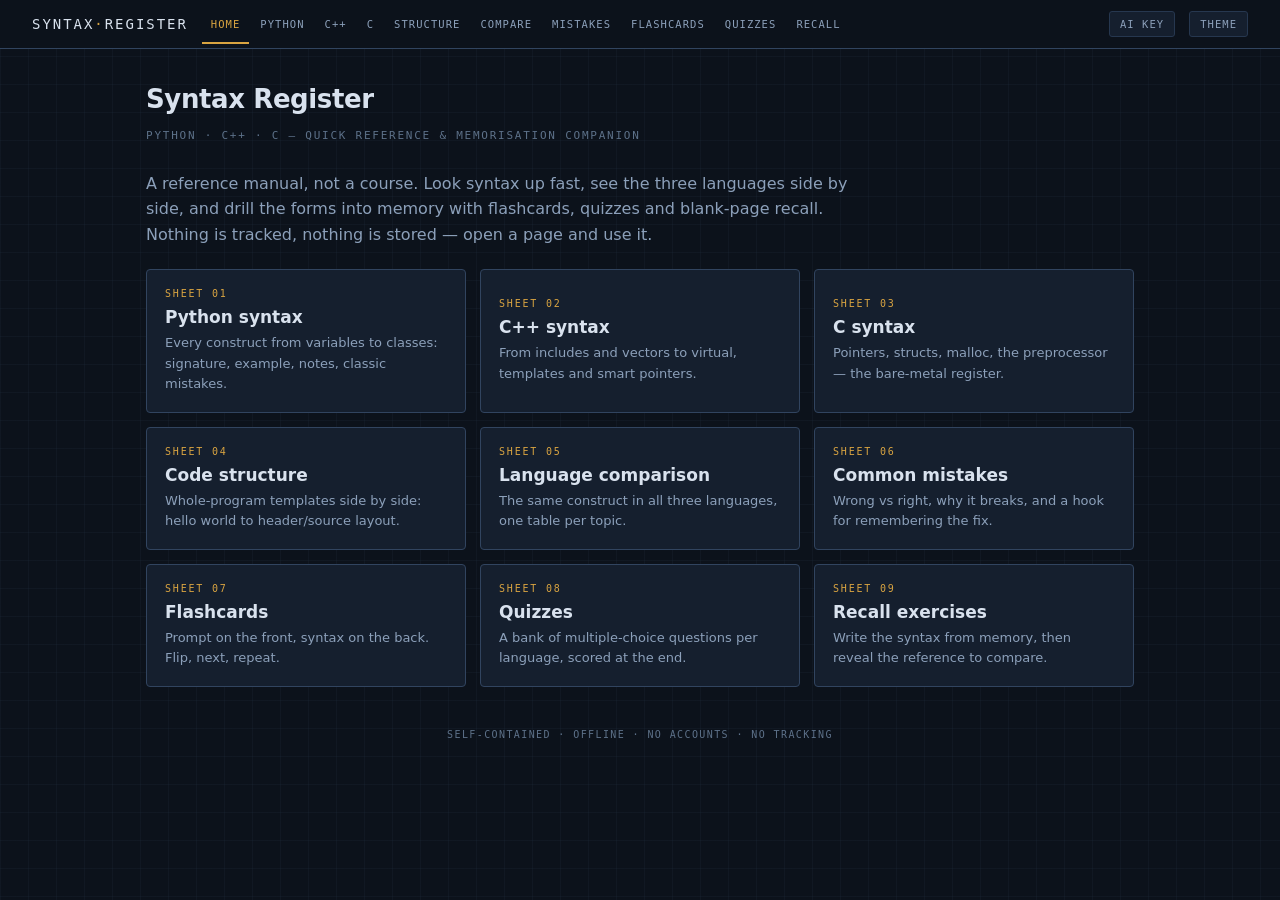
==== index.html @ 8aa9a9fd "Add files via upload" ====
<!DOCTYPE html>
<html lang="en" data-theme="dark">
<head>
<meta charset="UTF-8">
<meta name="viewport" content="width=device-width, initial-scale=1.0">
<title>SYNTAX REGISTER — Python · C++ · C Reference</title>
<style>
:root{
  --font-body: system-ui, -apple-system, "Segoe UI", Roboto, "Helvetica Neue", Arial, sans-serif;
  --font-mono: ui-monospace, "SF Mono", "Cascadia Code", "JetBrains Mono", Menlo, Consolas, monospace;
}
html[data-theme="dark"]{
  --bg:#0C121B; --panel:#151F2E; --panel2:#1A2536;
  --line:#26374F; --line2:#31445F;
  --ink:#D9E2EE; --muted:#8CA0BA; --faint:#5D7189;
  --blue:#7FB3E3; --blue-dim:#4A78A8; --ochre:#D9A441;
  --green:#7CC08A; --red:#E08A8A; --code-bg:#0A0F17;
  --kw:#7FB3E3; --str:#D9A441; --com:#5D7189; --num:#7CC08A; --fn:#C7A8E8;
  --grid: rgba(127,179,227,.04);
}
html[data-theme="light"]{
  --bg:#E9EDF1; --panel:#F5F7F9; --panel2:#EDF1F5;
  --line:#B9C7D6; --line2:#A6B7C9;
  --ink:#1D2A3B; --muted:#4E6076; --faint:#7C8DA1;
  --blue:#2E6398; --blue-dim:#5F87AD; --ochre:#A8730F;
  --green:#2F7A42; --red:#A83A3A; --code-bg:#F0F3F6;
  --kw:#2E6398; --str:#A8730F; --com:#7C8DA1; --num:#2F7A42; --fn:#6E3FA0;
  --grid: rgba(46,99,152,.055);
}
*{box-sizing:border-box; margin:0; padding:0}
body{
  font-family:var(--font-body); background:var(--bg); color:var(--ink);
  font-size:15px; line-height:1.6;
  background-image:linear-gradient(var(--grid) 1px, transparent 1px),
                   linear-gradient(90deg, var(--grid) 1px, transparent 1px);
  background-size:28px 28px;
}
@media (prefers-reduced-motion: reduce){*{animation:none!important; transition:none!important}}

/* ---- navbar ---- */
#topbar{
  position:sticky; top:0; z-index:40; background:var(--bg);
  border-bottom:1px solid var(--line2); padding:0 clamp(12px,3vw,32px);
  display:flex; align-items:center; gap:14px; flex-wrap:wrap;
}
#brand{font-family:var(--font-mono); font-size:14px; letter-spacing:.14em; padding:13px 0; color:var(--ink); white-space:nowrap}
#brand span{color:var(--ochre)}
#navlinks{display:flex; flex-wrap:wrap; gap:2px; flex:1}
#navlinks button{
  font-family:var(--font-mono); font-size:10.5px; letter-spacing:.1em;
  background:none; border:none; border-bottom:2px solid transparent;
  color:var(--muted); padding:14px 9px 12px; cursor:pointer;
}
#navlinks button:hover{color:var(--ink)}
#navlinks button.on{color:var(--ochre); border-bottom-color:var(--ochre)}
#theme-btn, #key-btn{
  font-family:var(--font-mono); font-size:10.5px; letter-spacing:.1em;
  background:var(--panel); border:1px solid var(--line); color:var(--muted);
  padding:6px 10px; border-radius:3px; cursor:pointer;
}
#theme-btn:hover, #key-btn:hover{color:var(--ink); border-color:var(--blue-dim)}
#key-btn.set{color:var(--green); border-color:var(--green)}
button:focus-visible, summary:focus-visible, textarea:focus-visible{outline:2px solid var(--ochre); outline-offset:2px}

#page{max-width:1060px; margin:0 auto; padding:30px clamp(14px,3vw,36px) 90px}

/* ---- typography ---- */
h1{font-size:26px; font-weight:750; letter-spacing:-.015em; margin-bottom:6px}
.sub{font-family:var(--font-mono); font-size:11px; letter-spacing:.16em; color:var(--faint); margin-bottom:26px}
h2.cat{font-size:13px; font-family:var(--font-mono); letter-spacing:.14em; color:var(--blue); margin:0}
p.lede{color:var(--muted); font-size:16px; max-width:70ch; margin-bottom:22px}

/* ---- collapsible category ---- */
details.cat{border:1px solid var(--line2); border-radius:4px; background:var(--panel); margin-bottom:10px}
details.cat > summary{
  list-style:none; cursor:pointer; padding:12px 16px; display:flex;
  align-items:center; gap:12px; user-select:none;
}
details.cat > summary::-webkit-details-marker{display:none}
details.cat > summary .tick{font-family:var(--font-mono); color:var(--ochre); font-size:11px; transition:transform .15s}
details.cat[open] > summary .tick{transform:rotate(90deg)}
details.cat > summary .cnt{margin-left:auto; font-family:var(--font-mono); font-size:10px; color:var(--faint); letter-spacing:.12em}
details.cat > .cat-body{border-top:1px solid var(--line2); padding:16px}

/* ---- syntax entry card ---- */
.entry{padding:14px 0}
.entry + .entry{border-top:1px dashed var(--line)}
.entry .e-name{font-weight:700; font-size:15px; margin-bottom:6px}
.entry .e-name .syn{font-family:var(--font-mono); font-size:12.5px; color:var(--ochre); font-weight:400; margin-left:10px}
.entry .e-what{color:var(--muted); font-size:13.5px; margin-bottom:10px; max-width:75ch}
.meta{font-size:12.5px; margin-top:8px; padding-left:10px; border-left:2px solid var(--line2)}
.meta b{font-family:var(--font-mono); font-size:9.5px; letter-spacing:.16em; color:var(--blue); display:inline-block; margin-right:6px}
.meta.warn b{color:var(--red)}
.meta{color:var(--muted)}

/* ---- code ---- */
.code{border:1px solid var(--line2); border-radius:4px; overflow:hidden; margin:6px 0}
.code .chead{display:flex; align-items:center; background:var(--panel2); border-bottom:1px solid var(--line2)}
.code .chead .lab{font-family:var(--font-mono); font-size:9.5px; letter-spacing:.16em; color:var(--faint); padding:6px 12px}
.code .chead .cp{margin-left:auto; background:none; border:none; color:var(--muted); font-family:var(--font-mono); font-size:10px; letter-spacing:.1em; padding:6px 10px; cursor:pointer}
.code .chead .cp:hover{color:var(--ochre)}
.code pre{background:var(--code-bg); padding:11px 14px; overflow-x:auto; font-family:var(--font-mono); font-size:12.5px; line-height:1.6; tab-size:4}
code{font-family:var(--font-mono); font-size:.9em; background:var(--code-bg); border:1px solid var(--line); padding:0 5px; border-radius:3px; color:var(--blue)}
.code pre code{background:none; border:none; padding:0; color:var(--ink)}
.tok-kw{color:var(--kw)} .tok-str{color:var(--str)} .tok-com{color:var(--com); font-style:italic}
.tok-num{color:var(--num)} .tok-fn{color:var(--fn)} .tok-pre{color:var(--ochre)}

/* ---- home cards ---- */
.homegrid{display:grid; grid-template-columns:repeat(auto-fill,minmax(240px,1fr)); gap:14px; margin-top:8px}
.homecard{
  border:1px solid var(--line2); border-radius:4px; background:var(--panel);
  padding:18px; text-align:left; cursor:pointer; font-family:var(--font-body);
  transition:border-color .15s, transform .15s;
}
.homecard:hover{border-color:var(--ochre); transform:translateY(-2px)}
.homecard .hc-k{font-family:var(--font-mono); font-size:10px; letter-spacing:.18em; color:var(--ochre); margin-bottom:8px}
.homecard .hc-t{font-size:17px; font-weight:700; color:var(--ink); margin-bottom:6px}
.homecard .hc-d{font-size:13px; color:var(--muted); line-height:1.55}

/* ---- tables ---- */
table.cmp{width:100%; border-collapse:collapse; margin-bottom:26px; font-size:13px}
table.cmp th{font-family:var(--font-mono); font-size:10px; letter-spacing:.14em; color:var(--muted); text-align:left; padding:8px 10px; border-bottom:1px solid var(--line2)}
table.cmp td{border-bottom:1px solid var(--line); padding:10px; vertical-align:top; width:33.33%}
table.cmp td pre{font-family:var(--font-mono); font-size:12px; line-height:1.55; white-space:pre-wrap; word-break:break-word}
.cmp-topic{font-family:var(--font-mono); font-size:11px; letter-spacing:.14em; color:var(--ochre); padding:14px 0 6px}

/* ---- mistakes ---- */
.mk{border:1px solid var(--line2); border-radius:4px; background:var(--panel); margin-bottom:12px; padding:14px 16px}
.mk .mk-t{font-weight:700; margin-bottom:8px}
.mk-grid{display:grid; grid-template-columns:1fr 1fr; gap:10px}
.mk .bad .lab{color:var(--red)} .mk .good .lab{color:var(--green)}
.mk .why{font-size:13px; color:var(--muted); margin-top:8px}
.mk .tip{font-size:12.5px; margin-top:6px; padding-left:10px; border-left:2px solid var(--ochre)}
.mk .tip b{font-family:var(--font-mono); font-size:9.5px; letter-spacing:.16em; color:var(--ochre)}
@media (max-width:720px){.mk-grid{grid-template-columns:1fr}}

/* ---- flashcards ---- */
.fc-wrap{max-width:640px; margin:0 auto; text-align:center}
.fc-filter{display:flex; flex-wrap:wrap; gap:6px; justify-content:center; margin-bottom:18px}
.fc-filter button{font-family:var(--font-mono); font-size:10px; letter-spacing:.1em; background:var(--panel); border:1px solid var(--line); color:var(--muted); padding:6px 10px; border-radius:99px; cursor:pointer}
.fc-filter button.on{border-color:var(--ochre); color:var(--ochre)}
.fcard{
  border:1px solid var(--line2); border-radius:6px; background:var(--panel);
  min-height:280px; padding:26px; cursor:pointer; display:flex; flex-direction:column;
  justify-content:center; align-items:center; gap:14px; position:relative;
}
.fcard .side-lab{position:absolute; top:12px; left:16px; font-family:var(--font-mono); font-size:9.5px; letter-spacing:.2em; color:var(--faint)}
.fcard .lang-lab{position:absolute; top:12px; right:16px; font-family:var(--font-mono); font-size:9.5px; letter-spacing:.2em; color:var(--ochre)}
.fcard .front-q{font-size:19px; font-weight:650; max-width:44ch}
.fcard .hint{font-family:var(--font-mono); font-size:10px; letter-spacing:.16em; color:var(--faint); position:absolute; bottom:14px}
.fcard .code{width:100%; text-align:left; cursor:auto}
.fc-nav{display:flex; gap:10px; justify-content:center; align-items:center; margin-top:16px}
.fc-nav .pos{font-family:var(--font-mono); font-size:11px; letter-spacing:.14em; color:var(--muted); min-width:80px}

/* ---- quiz / recall ---- */
.btn{font-family:var(--font-mono); font-size:11px; letter-spacing:.1em; background:var(--panel); color:var(--muted); border:1px solid var(--line); padding:8px 14px; border-radius:3px; cursor:pointer}
.btn:hover{border-color:var(--blue-dim); color:var(--ink)}
.btn.primary{background:var(--blue-dim); border-color:var(--blue-dim); color:#fff}
html[data-theme="light"] .btn.primary{background:var(--blue); border-color:var(--blue)}
.btn:disabled{opacity:.4; cursor:not-allowed}
.qz-tabs{display:flex; gap:6px; margin-bottom:20px; flex-wrap:wrap}
.qz{border:1px solid var(--line2); border-radius:4px; background:var(--panel); margin-bottom:12px; padding:14px 16px}
.qz .qz-q{font-weight:650; margin-bottom:10px}
.qz .qz-q .qn{font-family:var(--font-mono); font-size:9.5px; letter-spacing:.16em; color:var(--ochre); display:block; margin-bottom:4px}
.qz-opts{display:grid; gap:6px}
.qz-opt{text-align:left; font-family:var(--font-mono); font-size:12.5px; background:var(--panel2); border:1px solid var(--line); color:var(--muted); padding:8px 12px; border-radius:3px; cursor:pointer}
.qz-opt.sel{border-color:var(--blue); color:var(--ink)}
.qz-opt.right{border-color:var(--green); color:var(--green)}
.qz-opt.wrong{border-color:var(--red); color:var(--red)}
.qz-opt:disabled{cursor:default; opacity:1}
.qz .why{display:none; font-size:12.5px; color:var(--muted); margin-top:8px; padding-left:10px; border-left:2px solid var(--line2)}
.qz .why.show{display:block}
.score-stamp{font-family:var(--font-mono); font-size:12px; letter-spacing:.2em; border:2px solid var(--ochre); color:var(--ochre); padding:7px 14px; border-radius:2px; display:inline-block; transform:rotate(-3deg)}
.score-stamp.good{border-color:var(--green); color:var(--green)}
.rc{border:1px solid var(--line2); border-radius:4px; background:var(--panel); margin-bottom:14px; padding:16px}
.rc .rc-q{font-weight:650; margin-bottom:4px}
.rc .rc-q .qn{font-family:var(--font-mono); font-size:9.5px; letter-spacing:.16em; color:var(--ochre); margin-right:8px}
.rc textarea{
  width:100%; min-height:90px; resize:vertical; margin:10px 0;
  font-family:var(--font-mono); font-size:12.5px; line-height:1.6;
  background:var(--code-bg); color:var(--ink); border:1px solid var(--line2);
  border-radius:3px; padding:10px 12px;
}
.rc .answer{display:none; margin-top:10px}
.rc .answer.show{display:block}
.foot-note{font-family:var(--font-mono); font-size:10px; letter-spacing:.14em; color:var(--faint); margin-top:40px; text-align:center}
.ai-status{font-family:var(--font-mono); font-size:11px; letter-spacing:.08em; color:var(--ochre); border:1px dashed var(--line2); border-radius:3px; padding:8px 12px; margin:10px 0}
kbd{font-family:var(--font-mono); font-size:.85em; border:1px solid var(--line2); border-bottom-width:2px; border-radius:3px; padding:0 5px; background:var(--panel2)}
</style>
</head>
<body>
<header id="topbar">
  <div id="brand">SYNTAX<span>·</span>REGISTER</div>
  <nav id="navlinks" aria-label="Pages"></nav>
  <button id="key-btn" title="Set your Anthropic API key for the AI generate buttons">AI KEY</button>
  <button id="theme-btn">THEME</button>
</header>
<main id="page"></main>

<script>
"use strict";
const $ = (s, r=document) => r.querySelector(s);
const $$ = (s, r=document) => [...r.querySelectorAll(s)];
const esc = s => s.replace(/&/g,"&amp;").replace(/</g,"&lt;").replace(/>/g,"&gt;");

/* syntax highlighter */
const KW = {
  python:"def return if elif else for while in not and or is None True False import from as class try except finally with pass break continue lambda global nonlocal print input range len match case raise assert del yield self",
  c:"int char float double void long short unsigned signed if else for while do return break continue switch case default struct typedef sizeof const static enum union goto extern volatile register",
  cpp:"int char float double void long short unsigned signed bool if else for while do return break continue switch case default struct class public private protected new delete const static virtual override template typename namespace using try catch throw this nullptr true false auto enum union sizeof std string vector cout cin endl"
};
function hl(code, lang){
  /* Tokens are stashed in a bank and replaced by control-char
     placeholders (uppercase letters between \u0001..\u0002) that no
     later regex pass can match — fixes markup self-corruption. */
  const bank = [];
  const AZ = n => { let t=""; n++; while(n>0){ n--; t=String.fromCharCode(65+(n%26))+t; n=Math.floor(n/26); } return t; };
  const stash = (m, cls) => { bank.push('<span class="'+cls+'">'+m+'</span>'); return "\u0001"+AZ(bank.length-1)+"\u0002"; };
  let s = esc(code);
  /* protect strings, comments, preprocessor lines first */
  s = s.replace(/(&quot;|")(?:\\.|(?!\1)[^\\\n])*\1|'(?:\\.|[^'\\\n])*'/g, m => stash(m, "tok-str"));
  if(lang==="python"){
    s = s.replace(/#[^\n]*/g, m => stash(m, "tok-com"));
  } else {
    s = s.replace(/\/\/[^\n]*|\/\*[\s\S]*?\*\//g, m => stash(m, "tok-com"));
    s = s.replace(/^[ \t]*#\s*\w+[^\n]*/gm, m => stash(m, "tok-pre"));
  }
  /* mark keywords / calls / numbers with control chars only —
     no HTML exists in the string until the very end */
  const words = (KW[lang]||KW.c).split(" ").join("|");
  s = s.replace(new RegExp("\\b("+words+")\\b","g"), "\u0003$1\u0004");
  s = s.replace(/\b([a-zA-Z_]\w*)(\s*\()/g, "\u0005$1\u0004$2");
  s = s.replace(/\b(0[xX][0-9a-fA-F]+|\d+\.?\d*(?:[eE][+-]?\d+)?[fFuUlL]*)\b/g, "\u0006$1\u0004");
  s = s.replace(/\u0003/g,'<span class="tok-kw">')
       .replace(/\u0005/g,'<span class="tok-fn">')
       .replace(/\u0006/g,'<span class="tok-num">')
       .replace(/\u0004/g,'</span>');
  /* restore stashed tokens; loop handles nesting (a string inside a comment) */
  let prev;
  do {
    prev = s;
    s = s.replace(/\u0001([A-Z]+)\u0002/g, (m, az) => {
      let n = 0;
      for(const ch of az) n = n*26 + (ch.charCodeAt(0) - 64);
      return bank[n-1] !== undefined ? bank[n-1] : m;
    });
  } while(s !== prev);
  return s;
}
const LANG_NAME = {python:"PYTHON", cpp:"C++", c:"C", none:"TEXT"};
function codeBlk(lang, src, label){
  return '<div class="code"><div class="chead"><span class="lab">'+(label||LANG_NAME[lang]||"")+'</span>'+
    '<button class="cp" data-raw="'+encodeURIComponent(src)+'">COPY ⧉</button></div>'+
    '<pre><code>'+(lang==="none"?esc(src):hl(src,lang))+'</code></pre></div>';
}
</script>
<script>
"use strict";
/* ============================================================
   PYTHON SYNTAX REFERENCE
   entry: n name · s syntax signature · x explanation ·
          e example code · t note · m common mistake
   ============================================================ */
const REF = {};

REF.python = [
{cat:"Program Structure", items:[
{n:"Minimal program", s:"statements top to bottom", x:"A .py file is executed line by line — no required entry point.",
e:`print("hello")   # a complete program`,
t:"Run with: python3 file.py"},
{n:"Script entry guard", s:"if __name__ == \"__main__\":", x:"Code under the guard runs only when the file is executed directly, not when imported.",
e:`def main():
    print("run")

if __name__ == "__main__":
    main()`,
m:"Writing __name__ == \"main\" (missing underscores) — the block silently never runs."}
]},
{cat:"Comments", items:[
{n:"Line comment", s:"# text", x:"Everything after # to end of line is ignored.",
e:`total = 0  # running sum`},
{n:"Docstring", s:'"""text"""', x:"A string as the first statement of a module/function/class; used as documentation.",
e:`def area(w, h):
    """Return w x h rectangle area."""
    return w * h`,
t:"Not a comment technically — it is a real string, readable via help()."}
]},
{cat:"Variables", items:[
{n:"Assignment", s:"name = value", x:"Creates the name on first assignment; no declaration or type keyword.",
e:`count = 3
count = count + 1
price, qty = 4.5, 2     # multiple at once
a, b = b, a             # swap`,
m:"Using a name before assigning it: NameError."},
{n:"Augmented assignment", s:"x += 1", x:"Shorthand for x = x + 1. Also -= *= /= //= %= **=.",
e:`total += price * qty`,
t:"No ++ or -- in Python."}
]},
{cat:"Constants", items:[
{n:"Convention constant", s:"UPPER_SNAKE = value", x:"Python has no enforced constants; all-caps names signal 'do not reassign'.",
e:`MAX_RETRIES = 3
TAX_RATE = 0.20`,
m:"Assuming the language stops reassignment — it doesn't; only convention does."}
]},
{cat:"Data Types", items:[
{n:"Core types", s:"int float str bool None", x:"Types belong to values, not names (dynamic typing).",
e:`n = 42            # int (unlimited size)
pi = 3.14         # float
name = "Sefe"     # str
ok = True         # bool
missing = None    # absence of a value
print(type(n))    # <class 'int'>`},
{n:"Conversion", s:"int(x) float(x) str(x) bool(x)", x:"Explicit casts between types.",
e:`n = int("42")      # str -> int
s = str(3.14)      # -> "3.14"
i = int(9.99)      # 9 (truncates)`,
m:"int('3.5') raises ValueError — go via float() first."}
]},
{cat:"Strings", items:[
{n:"Literals & f-strings", s:'f"{expr}"', x:"Quotes make strings; f-strings interpolate expressions with format specs after a colon.",
e:`name = "Taff"
s = f"site {name}, depth {12.4:.1f}"
multi = """spans
lines"""`,
t:"Format specs: {x:.2f} {x:>8} {x:04d} {x:.1%}"},
{n:"Index & slice", s:"s[i]  s[a:b]  s[a:b:step]", x:"0-based indexing; slices include start, exclude stop; negatives count from the end.",
e:`s = "register"
s[0]      # 'r'
s[-1]     # 'r'
s[0:3]    # 'reg'
s[::-1]   # reversed`,
m:"s[len(s)] is IndexError — last char is s[-1]."},
{n:"Key methods", s:"s.method()", x:"Strings are immutable — every method returns a NEW string.",
e:`s.upper()  s.lower()  s.strip()
s.replace("a", "b")
s.split(",")          # -> list
",".join(items)       # list -> str
s.find("x")           # index or -1
s.startswith("re")    # bool
"eg" in s             # membership`,
m:"Calling s.upper() without capturing the result: s = s.upper()"}
]},
{cat:"Lists", items:[
{n:"Create & modify", s:"[a, b, c]", x:"Ordered, mutable sequence of anything.",
e:`xs = [3, 1, 2]
xs.append(4)        # add to end
xs.insert(0, 9)     # add at index
xs.remove(1)        # first matching VALUE
last = xs.pop()     # remove+return end
xs.sort()           # in place
xs[0] = 99          # replace
len(xs); 2 in xs`,
m:"ys = xs copies the reference, not the list — use ys = xs[:] or list(xs)."},
{n:"Comprehension", s:"[expr for x in seq if cond]", x:"Build a list from a loop in one expression.",
e:`squares = [n*n for n in range(6)]
evens = [n for n in nums if n % 2 == 0]`}
]},
{cat:"Tuples", items:[
{n:"Tuple", s:"(a, b)", x:"Ordered and immutable — a fixed record. Unpacks into names.",
e:`pt = (51.48, -3.18)
lat, lon = pt          # unpacking
one = (5,)             # 1-tuple NEEDS the comma`,
t:"Immutability makes tuples valid dict keys.",
m:"(5) is just the number 5 in brackets — (5,) is the tuple."}
]},
{cat:"Dictionaries", items:[
{n:"Dict", s:"{key: value}", x:"Key → value lookup; keys must be immutable; keeps insertion order.",
e:`d = {"PB": 12.4, "TC": 7.8}
d["SW"] = 5.5          # add / overwrite
d["PB"]                # lookup (KeyError if absent)
d.get("EL", 0.0)       # safe lookup with default
del d["TC"]
for k, v in d.items():
    print(k, v)
d.keys(); d.values(); "PB" in d`,
m:"d[key] on a missing key raises KeyError — use .get() when unsure."},
{n:"Counting idiom", s:"d[k] = d.get(k, 0) + 1", x:"The standard frequency-count pattern.",
e:`freq = {}
for w in words:
    freq[w] = freq.get(w, 0) + 1`}
]},
{cat:"Sets", items:[
{n:"Set", s:"{a, b, c}", x:"Unordered unique members; near-instant membership tests; set algebra.",
e:`s = {"PB", "TC"}
s.add("SW"); s.discard("TC")
a | b    # union
a & b    # intersection
a - b    # difference
unique = set(dupes_list)`,
m:"{} makes an empty DICT — an empty set is set()."}
]},
{cat:"Operators", items:[
{n:"Arithmetic", s:"+ - * / // % **", x:"/ is true division (float); // floors; % remainder; ** power.",
e:`17 / 5    # 3.4
17 // 5   # 3
17 % 5    # 2
2 ** 10   # 1024`},
{n:"Comparison & logic", s:"== != < <= > >=  and or not", x:"Comparisons chain; logic short-circuits.",
e:`18 <= age < 65        # chained
x == 1 or x == 2
not done
val = a if cond else b   # ternary`,
m:"if x == 1 or 2: is always true — the bare 2 is truthy."},
{n:"Identity & membership", s:"is, in", x:"is compares object identity; in tests membership.",
e:`x is None       # the idiomatic None test
"PB" in codes`,
m:"Using is for value equality — use == except with None."}
]},
{cat:"Input", items:[
{n:"input()", s:"input(prompt)", x:"Reads one line and ALWAYS returns a string.",
e:`name = input("Name: ")
age = int(input("Age: "))
h = float(input("Height: "))`,
m:"Arithmetic on raw input: '5' + 1 is TypeError; '5' * 2 is '55'."}
]},
{cat:"Output", items:[
{n:"print()", s:"print(a, b, sep=' ', end='\\n')", x:"Prints values separated by sep, ending with end.",
e:`print("x", 5)            # x 5
print("no newline", end="")
print(f"{pi:.2f}")        # formatted`}
]},
{cat:"If Statements", items:[
{n:"if / elif / else", s:"if cond:", x:"Colon then an indented block. Exactly one branch of a chain runs.",
e:`if score >= 90:
    grade = "A"
elif score >= 80:
    grade = "B"
else:
    grade = "C"`,
m:"Missing the colon, or inconsistent indentation (mixing tabs/spaces)."}
]},
{cat:"Match Statements", items:[
{n:"match / case", s:"match value: / case pattern:", x:"Structural pattern matching (3.10+); no fallthrough; _ is default.",
e:`match cmd:
    case "gym":
        open_log()
    case "sketch" | "draw":
        open_timer()
    case _:
        print("unknown")`}
]},
{cat:"Loops", items:[
{n:"for", s:"for x in iterable:", x:"Iterates items of any sequence; range() generates numbers.",
e:`for i in range(5):        # 0..4
    print(i)
for i in range(2, 11, 2): # 2,4,6,8,10
    print(i)
for i, v in enumerate(xs):
    print(i, v)`,
m:"range(1, n) stops at n-1 — the stop value is excluded."},
{n:"while / break / continue", s:"while cond:", x:"Repeats while true. break exits; continue skips to next iteration; else runs if no break.",
e:`while n > 1:
    n //= 2
for x in xs:
    if x < 0:
        continue
    if x == target:
        break
else:
    print("not found")   # no break happened`}
]},
{cat:"Functions", items:[
{n:"def / return", s:"def name(params):", x:"Defines a function; return hands back a value (None if omitted).",
e:`def area(w, h):
    return w * h

a = area(3, 4.5)`,
m:"Printing instead of returning — the caller receives None."},
{n:"Defaults & keywords", s:"def f(a, b=2)  ·  f(a, b=5)", x:"Defaults fill missing arguments; keyword args skip position.",
e:`def connect(host, port=8080, timeout=30):
    ...
connect("x.local", timeout=5)`,
m:"Mutable default (b=[]) is created ONCE and shared — use b=None."},
{n:"*args / **kwargs", s:"def f(*args, **kwargs):", x:"Collect extra positional args as a tuple, keyword args as a dict.",
e:`def total(*nums):
    return sum(nums)
total(1, 2, 3)`}
]},
{cat:"Lambda Functions", items:[
{n:"lambda", s:"lambda args: expression", x:"An unnamed single-expression function; at home as an argument.",
e:`xs.sort(key=lambda p: p[1])
sq = lambda x: x * x`,
t:"More than one expression? Write a def."}
]},
{cat:"Recursion", items:[
{n:"Self-call pattern", s:"base case + smaller call", x:"A function calling itself on a reduced input until a directly-answerable case.",
e:`def fact(n):
    if n <= 1:          # base case
        return 1
    return n * fact(n - 1)`,
m:"No base case (or no progress toward it): RecursionError."}
]},
{cat:"Classes & Objects", items:[
{n:"class / __init__ / self", s:"class Name:", x:"__init__ initialises a new object; self is the object a method was called on.",
e:`class Account:
    def __init__(self, owner, balance=0):
        self.owner = owner
        self.balance = balance

    def deposit(self, amount):
        self.balance += amount

a = Account("Sefe", 100)
a.deposit(50)
print(a.balance)`,
m:"Forgetting self in the method signature — 'takes 1 positional argument but 2 were given'."},
{n:"__repr__ / __str__", s:"def __repr__(self):", x:"Controls how the object prints — invaluable for debugging.",
e:`def __repr__(self):
    return f"Account({self.owner!r}, {self.balance})"`}
]},
{cat:"Inheritance", items:[
{n:"Subclass & super()", s:"class Sub(Base):", x:"Sub inherits everything; override methods to specialise; super() reaches the base version.",
e:`class Logged(Account):
    def __init__(self, owner):
        super().__init__(owner)
        self.history = []

    def deposit(self, amount):
        super().deposit(amount)   # extend, not replace
        self.history.append(amount)`,
m:"Skipping super().__init__() — base attributes never get created."}
]},
{cat:"Modules", items:[
{n:"import", s:"import m  ·  from m import name  ·  import m as x", x:"Bring another file's names into scope, namespaced by default.",
e:`import math
math.sqrt(2)
from math import pi, sqrt
import datetime as dt`,
m:"from m import * floods the namespace — avoid. Never name your file after a stdlib module."}
]},
{cat:"Exceptions", items:[
{n:"try / except / finally", s:"try: ... except Err:", x:"Catch specific runtime errors; else runs on success; finally always runs.",
e:`try:
    n = int(raw)
except ValueError:
    print("not a number")
else:
    use(n)
finally:
    cleanup()`,
m:"Bare except: swallows everything, including your own bugs — catch narrow."},
{n:"raise / assert", s:"raise ValueError(msg)", x:"raise signals an error to the caller; assert checks internal assumptions.",
e:`if depth <= 0:
    raise ValueError(f"bad depth: {depth}")
assert len(xs) > 0, "empty input"`}
]},
{cat:"File Handling", items:[
{n:"with open()", s:'with open(path, mode) as f:', x:"Modes: 'r' read, 'w' write (ERASES), 'a' append. with auto-closes on any exit.",
e:`with open("log.txt", "a") as f:
    f.write("entry\\n")

with open("log.txt") as f:
    for line in f:
        print(line.strip())`,
m:"Mode 'w' truncates the file the instant it opens."}
]},
{cat:"Useful Built-ins", items:[
{n:"The daily dozen", s:"len sum min max sorted range enumerate zip …", x:"Free functions that cover most everyday needs.",
e:`len(xs); sum(xs); min(xs); max(xs)
sorted(xs); sorted(xs, reverse=True)
list(zip(names, scores))
abs(-3); round(3.456, 2)
any(x > 9 for x in xs); all(...)
isinstance(x, int); type(x)`}
]},
{cat:"Keywords", items:[
{n:"Reserved words", s:"cannot be used as names", x:"Python 3 has 35 keywords.",
e:`False  None  True  and  as  assert  async  await
break  class  continue  def  del  elif  else  except
finally  for  from  global  if  import  in  is
lambda  nonlocal  not  or  pass  raise  return
try  while  with  yield`,
t:"match/case are 'soft' keywords — special only in match statements."}
]}
];
</script>
<script>
"use strict";
/* ============================================================
   C++ SYNTAX REFERENCE
   ============================================================ */
REF.cpp = [
{cat:"Program Structure", items:[
{n:"Minimal program", s:"#include → main() → return 0;", x:"Execution always starts at main; 0 reports success to the OS.",
e:`#include <iostream>

int main() {
    std::cout << "hello\\n";
    return 0;
}`,
t:"Build: g++ -Wall -Wextra -std=c++17 file.cpp -o app"}
]},
{cat:"Includes", items:[
{n:"#include", s:"#include <system>  ·  #include \"mine.h\"", x:"Pastes a header's declarations in. Angle brackets: system; quotes: your own files.",
e:`#include <iostream>   // cout, cin
#include <string>     // std::string
#include <vector>     // std::vector
#include "survey.h"   // your header`}
]},
{cat:"Namespaces", items:[
{n:"std:: and using", s:"std::name  ·  using namespace std;", x:"Standard library names live in namespace std.",
e:`std::cout << std::string("x");
using std::cout;        // import one name
using namespace std;    // import all (fine in
                        // small files, avoid in headers)`,
m:"using namespace std; inside a header pollutes every file that includes it."}
]},
{cat:"Main Function", items:[
{n:"main signatures", s:"int main()  ·  int main(int argc, char *argv[])", x:"The second form receives command-line arguments.",
e:`int main(int argc, char *argv[]) {
    if (argc > 1) std::cout << argv[1];
    return 0;
}`,
t:"argv[0] is the program name; argc counts entries."}
]},
{cat:"Variables & Constants", items:[
{n:"Declaration", s:"type name = value;", x:"Statically typed: the box's type is fixed for its lifetime. Always initialise.",
e:`int count = 0;
double price = 4.5;
auto n = 42;           // compiler deduces int`,
m:"Declared-but-uninitialised locals hold garbage."},
{n:"const / constexpr", s:"const T x = v;  ·  constexpr T x = v;", x:"const: read-only after init. constexpr: fixed at compile time.",
e:`const double TAX = 0.20;
constexpr int MAX_USERS = 100;`}
]},
{cat:"Data Types", items:[
{n:"Fundamental types", s:"int char float double bool", x:"Sized numeric types plus bool (true/false) and char (one character).",
e:`int i = -3;            // ~4 bytes
long long big = 1e18;
float f = 3.14f;       // note the f
double d = 3.141592;
char c = 'A';          // single quotes
bool ok = true;
unsigned int u = 40000;`,
m:"int/int division truncates: 7 / 2 == 3. Cast one side: (double)a / b."}
]},
{cat:"Arrays & Vectors", items:[
{n:"C-style array", s:"type name[N];", x:"Fixed size, contiguous, NO bounds checking. Indexes 0..N-1.",
e:`int a[5] = {1, 2, 3, 4, 5};
a[0] = 9;
int n = sizeof a / sizeof a[0];`,
m:"a[5] on a 5-element array is undefined behaviour — silently."},
{n:"std::vector", s:"std::vector<T> v;", x:"A growable array that manages its own memory. Prefer it.",
e:`#include <vector>
std::vector<int> v = {1, 2, 3};
v.push_back(4);        // grow
v.size(); v[0];        // unchecked
v.at(0);               // bounds-checked
for (int x : v) { }    // range-for`}
]},
{cat:"Strings", items:[
{n:"std::string", s:"std::string s = \"text\";", x:"A managed, growable text type — compare with ==, concatenate with +.",
e:`#include <string>
std::string s = "River";
s += " Taff";           // append
s.length(); s[0];
s.substr(0, 5);         // (start, LENGTH)
s.find("Taff");         // index or std::string::npos
if (s == "River Taff") { }`,
t:"substr's second argument is a length, not a stop index."}
]},
{cat:"Operators", items:[
{n:"The set", s:"+ - * / %  == != < >  && || !  ++ --  ?:", x:"C-family operators; && and || short-circuit.",
e:`n += 5;  n++;  ++n;
bool ok = (age >= 18) && hasId;
const char *v = (s >= 70) ? "pass" : "fail";
a & b; a | b; a ^ b; a << 1;   // bitwise`,
m:"= in a condition assigns: if (x = 5) is always true. -Wall warns."}
]},
{cat:"Input / Output", items:[
{n:"cout / cin / getline", s:"std::cout << x;  ·  std::cin >> x;", x:"Stream I/O. >> reads one whitespace-separated token; getline reads a full line.",
e:`#include <iostream>
#include <iomanip>
std::cout << "n=" << n << "\\n";
std::cout << std::fixed << std::setprecision(2) << pi;
std::cin >> age;
std::getline(std::cin, fullName);`,
m:"cin >> name stops at the first space — use getline for full names."}
]},
{cat:"Loops", items:[
{n:"for / range-for / while / do-while", s:"for (init; test; update)", x:"do-while tests AFTER the body — runs at least once.",
e:`for (int i = 0; i < 5; i++) { }
for (int x : v) { }          // each element
while (n > 1) { n /= 2; }
do {
    std::cin >> choice;
} while (choice != 1 && choice != 2);`,
m:"i <= n starting at 0 runs n+1 times — off by one."}
]},
{cat:"Switch Statements", items:[
{n:"switch / case / break", s:"switch (value) { case v: ... break; }", x:"Compares one integer/char/enum against exact values. Missing break falls through.",
e:`switch (grade) {
    case 'A': std::cout << "top";  break;
    case 'B': std::cout << "good"; break;
    default:  std::cout << "see tutor";
}`,
m:"Forgotten break: execution continues into the next case."}
]},
{cat:"Functions", items:[
{n:"Definition & prototypes", s:"ret name(params) { }", x:"Declare (prototype) before use, or define above the caller.",
e:`double area(double w, double h);   // prototype

int main() { area(3, 4); }

double area(double w, double h) {
    return w * h;
}`},
{n:"Defaults & overloading", s:"f(int a, int b = 2)  ·  same name, different params", x:"Defaults fill from the right; overloads are chosen by argument types.",
e:`int    biggest(int a, int b);
double biggest(double a, double b);  // overload
void connect(std::string h, int port = 8080);`,
m:"Overloads may not differ by return type alone."}
]},
{cat:"References", items:[
{n:"T& — an alias", s:"void f(T &x)  ·  void f(const T &x)", x:"A reference is another name for an existing variable. Pass by reference = the function touches the original; const& = read-only without copying.",
e:`void bump(int &n) { n++; }        // modifies caller's var
void show(const std::string &s);  // no copy, no changes

int x = 5;
bump(x);      // x == 6 — no & needed at the call`,
t:"Rule of thumb: pass big objects by const&, things to modify by &, small values by value."}
]},
{cat:"Pointers", items:[
{n:"* and &", s:"T *p = &x;  ·  *p", x:"& takes an address; * follows one. nullptr is the deliberate 'nowhere'.",
e:`int x = 42;
int *p = &x;       // p holds x's address
*p = 99;           // x is now 99
int *q = nullptr;
if (q != nullptr) { /* safe to use *q */ }`,
m:"Dereferencing nullptr or an uninitialised pointer: crash (segfault)."}
]},
{cat:"Classes & Objects", items:[
{n:"class / public / private", s:"class Name { private: ... public: ... };", x:"Members are private by default; public is the interface. Note the trailing semicolon.",
e:`class Account {
private:
    std::string owner;
    double balance;
public:
    Account(std::string o, double b = 0)
        : owner(o), balance(b) {}        // init list

    void deposit(double amt) { balance += amt; }
    double getBalance() const { return balance; }
};

Account a("Sefe", 100);
a.deposit(50);`,
m:"Forgetting the semicolon after the closing brace of a class."}
]},
{cat:"Constructors & Destructors", items:[
{n:"Ctor / dtor", s:"Name(...)  ·  ~Name()", x:"Constructor runs at creation; destructor runs automatically at scope exit (RAII).",
e:`class LogFile {
public:
    LogFile()  { /* open  */ }
    ~LogFile() { /* close — guaranteed */ }
};`,
t:"Any class meant as a base needs: virtual ~Name() {}"}
]},
{cat:"Inheritance", items:[
{n:"Derive / virtual / override", s:"class Sub : public Base", x:"virtual lets the object's REAL type choose the method; override catches signature typos.",
e:`class Shape {
public:
    virtual double area() const = 0;  // pure -> abstract
    virtual ~Shape() {}
};

class Rect : public Shape {
    double w, h;
public:
    Rect(double w_, double h_) : w(w_), h(h_) {}
    double area() const override { return w * h; }
};

Shape *s = new Rect(3, 4);
s->area();     // 12 — virtual dispatch
delete s;`,
m:"Omitting virtual: base-pointer calls run the BASE version regardless of the object."}
]},
{cat:"Templates", items:[
{n:"Function template", s:"template <typename T>", x:"Write once, works for any type that supports the operations used.",
e:`template <typename T>
T biggest(T a, T b) {
    return a > b ? a : b;
}
biggest(3, 7);        // T = int
biggest(2.5, 1.1);    // T = double`,
t:"std::vector<T> and the whole STL are templates — same machinery."}
]},
{cat:"Files", items:[
{n:"ofstream / ifstream", s:"std::ofstream out(path);", x:"File streams work exactly like cout/cin; the destructor closes them.",
e:`#include <fstream>
std::ofstream out("log.txt");        // write (truncates)
std::ofstream app("log.txt", std::ios::app);  // append
out << "entry\\n";

std::ifstream in("log.txt");
if (!in) { /* open failed */ }
std::string line;
while (std::getline(in, line)) { }`,
m:"Not checking if (!file) after opening."}
]},
{cat:"Exceptions", items:[
{n:"try / catch / throw", s:"throw std::runtime_error(msg);", x:"throw signals; catch by const reference; destructors run during unwinding.",
e:`#include <stdexcept>
double divide(double a, double b) {
    if (b == 0) throw std::runtime_error("div by 0");
    return a / b;
}
try {
    divide(1, 0);
} catch (const std::exception &e) {
    std::cout << e.what();
}`,
m:"Catching by value slices derived exception objects — catch by const&."}
]},
{cat:"Memory Management", items:[
{n:"new / delete", s:"T *p = new T;  delete p;", x:"Manual heap allocation. Every new needs exactly one delete; new[] needs delete[].",
e:`int *p = new int(42);
delete p;
int *arr = new int[100];
delete[] arr;`,
m:"Mismatch (new[] with delete) or forgetting delete: leak / undefined behaviour."},
{n:"Smart pointers", s:"std::unique_ptr / std::make_unique", x:"Owning pointer that deletes automatically at scope exit — the modern default.",
e:`#include <memory>
auto p = std::make_unique<int>(42);
auto s = std::make_unique<Rect>(3, 4);
// no delete, ever — leak impossible`,
t:"shared_ptr adds reference counting for shared ownership."}
]},
{cat:"STL Basics", items:[
{n:"Containers & algorithms", s:"vector map set + <algorithm>", x:"The standard toolbox: containers hold, algorithms operate via iterators.",
e:`#include <map>
#include <algorithm>
std::map<std::string, double> depth;
depth["PB"] = 12.4;
for (const auto &[k, v] : depth) { }

std::sort(v.begin(), v.end());
auto it = std::find(v.begin(), v.end(), 42);
if (it != v.end()) { /* found */ }
int mx = *std::max_element(v.begin(), v.end());`}
]},
{cat:"Keywords", items:[
{n:"Common reserved words", s:"cannot be used as names", x:"The everyday subset (C++ has ~90 total).",
e:`auto  bool  break  case  catch  char  class  const
constexpr  continue  default  delete  do  double  else
enum  false  float  for  if  int  long  namespace  new
nullptr  private  protected  public  return  short
sizeof  static  struct  switch  template  this  throw
true  try  typename  union  unsigned  using  virtual
void  while  override(contextual)`}
]}
];
</script>
<script>
"use strict";
/* ============================================================
   C SYNTAX REFERENCE
   ============================================================ */
REF.c = [
{cat:"Program Structure", items:[
{n:"Minimal program", s:"#include → int main(void) → return 0;", x:"Every C program starts at main and reports an exit status.",
e:`#include <stdio.h>

int main(void) {
    printf("hello\\n");
    return 0;
}`,
t:"Build: gcc -Wall -Wextra file.c -o app"}
]},
{cat:"Headers", items:[
{n:"#include", s:"#include <stdio.h>  ·  #include \"mine.h\"", x:"Angle brackets: system headers. Quotes: your project's headers.",
e:`#include <stdio.h>    // printf scanf fopen
#include <stdlib.h>   // malloc free rand
#include <string.h>   // strlen strcmp strcpy
#include <stdbool.h>  // bool true false
#include <math.h>     // sqrt pow (link: -lm)`}
]},
{cat:"Main Function", items:[
{n:"main signatures", s:"int main(void)  ·  int main(int argc, char *argv[])", x:"void = takes nothing; the long form receives command-line arguments.",
e:`int main(int argc, char *argv[]) {
    if (argc > 1) printf("%s\\n", argv[1]);
    return 0;
}`}
]},
{cat:"Variables & Constants", items:[
{n:"Declaration", s:"type name = value;", x:"Declare with a type; ALWAYS initialise — uninitialised locals hold garbage.",
e:`int count = 0;
double price = 4.5;
int a = 1, b = 2;      // several at once`,
m:"Reading an uninitialised variable is undefined behaviour."},
{n:"const / #define", s:"const int X = 5;  ·  #define X 5", x:"const is a typed read-only variable; #define is textual substitution by the preprocessor.",
e:`const int MAX_USERS = 100;
#define TAX_RATE 0.20
#define PI 3.14159`,
t:"Prefer const; #define has no type and no scope."}
]},
{cat:"Primitive Types", items:[
{n:"The set", s:"int char float double + modifiers", x:"Modifiers: short, long, unsigned, signed. bool needs <stdbool.h>.",
e:`int i = -3;
unsigned int u = 40000u;
long long big = 123456789012345LL;
float f = 3.14f;
double d = 3.141592653589793;
char c = 'A';            // really a small int (65)
bool ok = true;          // <stdbool.h>
sizeof(int)              // bytes, typically 4`,
m:"7 / 2 is 3 — int division truncates. (double)a / b fixes it."}
]},
{cat:"Arrays", items:[
{n:"Fixed arrays", s:"type name[N];", x:"Contiguous, fixed size, unchecked. Valid indexes 0..N-1.",
e:`int a[5] = {1, 2, 3, 4, 5};
int zeros[10] = {0};       // all zero
a[0] = 9;
int n = sizeof a / sizeof a[0];
int grid[3][4];            // 2-D: grid[row][col]`,
m:"a[5] on int a[5] is out of bounds — C will not stop you."}
]},
{cat:"Strings", items:[
{n:"char arrays + string.h", s:"char s[] = \"text\";", x:"A C string is a char array ending in a hidden '\\0'. Compare with strcmp, never ==.",
e:`char s[] = "Taff";        // 5 bytes incl \\0
char buf[32];
strlen(s)                  // 4
strcpy(buf, s);            // copy (must fit!)
strcat(buf, "!");          // append (must fit!)
strcmp(a, b) == 0          // equal contents
snprintf(buf, sizeof buf, "%s #%d", s, 1);  // safe build`,
m:"== compares addresses, not letters. And buffers don't grow — overflow is silent."}
]},
{cat:"Operators", items:[
{n:"The set", s:"+ - * / %  == !=  && || !  ++ --  ?:  & | ^ << >>", x:"Same family as C++; 0 is false, anything else true.",
e:`n += 5;  n++;  ++n;
if (age >= 18 && has_id) { }
int v = (s >= 70) ? 1 : 0;
x & y; x | y; x << 1;     // bitwise`,
m:"if (x = 5) assigns and is always true — compile with -Wall."}
]},
{cat:"Input / Output", items:[
{n:"printf", s:"printf(format, values...)", x:"%d int · %f double · %c char · %s string · %p pointer · %zu size_t · %% literal.",
e:`printf("%s is %d\\n", name, age);
printf("%.2f\\n", pi);       // 2 decimals
printf("|%5d|%-8s|\\n", n, s); // width / left-align`,
m:"Wrong specifier for the type prints garbage (%d with a double)."},
{n:"scanf / fgets", s:"scanf(\"%d\", &x)", x:"scanf needs the ADDRESS of the target. fgets is the safe way to read a line.",
e:`int age;
scanf("%d", &age);           // & is required!
char name[50];
scanf("%49s", name);         // one word, capped
fgets(line, sizeof line, stdin);  // whole line`,
m:"Forgetting & on numeric scanf targets: crash or corruption."}
]},
{cat:"Loops", items:[
{n:"for / while / do-while", s:"for (init; test; update)", x:"do-while runs the body before testing — at least once.",
e:`for (int i = 0; i < 5; i++) { }
while (n > 1) { n /= 2; }
do {
    scanf("%d", &choice);
} while (choice < 1 || choice > 3);
break;      // exit loop
continue;   // next iteration`}
]},
{cat:"Switch Statements", items:[
{n:"switch", s:"switch (v) { case x: ... break; }", x:"Integer/char equality dispatch; break stops fallthrough; default catches the rest.",
e:`switch (op) {
    case '+': r = a + b; break;
    case '-': r = a - b; break;
    default:  printf("unknown\\n");
}`,
m:"Missing break silently runs the next case too."}
]},
{cat:"Functions", items:[
{n:"Define & prototype", s:"ret name(typed params)", x:"Arguments are COPIED (pass by value). Prototype above, define anywhere.",
e:`double area(double w, double h);   // prototype

int main(void) {
    printf("%.1f\\n", area(3, 4));
    return 0;
}

double area(double w, double h) {
    return w * h;
}`,
m:"Expecting a function to modify its int argument — it got a copy. Pass a pointer."},
{n:"Output via pointer", s:"void f(T *out)", x:"C's way of 'returning' more than one value.",
e:`void min_max(const int *v, int n,
             int *lo, int *hi) {
    *lo = *hi = v[0];
    for (int i = 1; i < n; i++) {
        if (v[i] < *lo) *lo = v[i];
        if (v[i] > *hi) *hi = v[i];
    }
}
/* call: min_max(a, 6, &lo, &hi); */`}
]},
{cat:"Structures", items:[
{n:"struct / typedef", s:"typedef struct { ... } Name;", x:"Group related fields into one type; access with . (or -> through a pointer).",
e:`typedef struct {
    char code[8];
    double depth;
    int flagged;
} Point;

Point p = {"PB", 12.4, 1};
p.depth = 9.9;

void show(const Point *pt) {
    printf("%s %.1f\\n", pt->code, pt->depth);
}   /* -> is shorthand for (*pt).field */`,
m:"Using . through a pointer (or -> on a value) — match the accessor to what you hold."}
]},
{cat:"Enums", items:[
{n:"enum", s:"typedef enum { A, B, C } Name;", x:"Named integer constants — self-documenting states, perfect with switch.",
e:`typedef enum { OK, FLAGGED, RESOLVED } Status;
Status s = FLAGGED;      // FLAGGED == 1
switch (s) {
    case OK:       ...; break;
    case FLAGGED:  ...; break;
    case RESOLVED: ...; break;
}`}
]},
{cat:"Unions", items:[
{n:"union", s:"union { int i; float f; };", x:"All members share the SAME memory — one value at a time; reading the wrong member misinterprets bytes.",
e:`typedef union {
    int i;
    float f;
    char bytes[4];
} Value;

Value v;
v.i = 65;      // now only .i is meaningful`,
t:"Niche but appears in embedded and protocol code; usually paired with a 'which member' tag field."}
]},
{cat:"Pointers", items:[
{n:"& and *", s:"T *p = &x;  ·  *p", x:"& takes an address; * follows it. Initialise every pointer; check NULL before use.",
e:`int x = 42;
int *p = &x;
*p = 99;              // x is now 99
int *q = NULL;
if (q != NULL) { }    // guard before *q

int a[4] = {10,20,30,40};
int *pa = a;          // arrays decay to pointers
*(pa + 2)             // 30 — same as a[2]
pa++;                 // advances one INT, not one byte`,
m:"Returning &local from a function — the memory dies at return (dangling pointer)."}
]},
{cat:"Dynamic Memory", items:[
{n:"malloc / calloc / realloc / free", s:"T *p = malloc(n * sizeof(T));", x:"Heap allocation. Check for NULL; free exactly once; null the pointer after.",
e:`int *buf = malloc(n * sizeof(int));
if (buf == NULL) return 1;      // can fail!

int *z = calloc(n, sizeof(int)); // zeroed
buf = realloc(buf, 2*n*sizeof(int)); // grow

free(buf);
buf = NULL;    // habit: no dangling pointer`,
m:"The three sins: leak (never free), use-after-free, double free."}
]},
{cat:"File Handling", items:[
{n:"fopen / fprintf / fgets / fclose", s:"FILE *f = fopen(path, mode);", x:"Modes: \"r\" \"w\" (erases!) \"a\". fopen returns NULL on failure — check it.",
e:`FILE *f = fopen("log.txt", "a");
if (f == NULL) { return 1; }
fprintf(f, "entry %d\\n", 1);
fclose(f);

FILE *in = fopen("log.txt", "r");
char line[256];
while (fgets(line, sizeof line, in) != NULL) {
    printf("%s", line);
}
fclose(in);`,
m:"Forgetting fclose: buffered writes may never reach the disk."}
]},
{cat:"Preprocessor & Macros", items:[
{n:"Directives", s:"#include #define #ifdef #ifndef", x:"Text-level transforms that run before compilation. Include guards prevent double inclusion.",
e:`/* mine.h */
#ifndef MINE_H
#define MINE_H
int is_flagged(const char *code);
#endif

#ifdef DEBUG
    printf("dbg: %d\\n", x);
#endif`},
{n:"Function-like macros", s:"#define SQ(x) ((x) * (x))", x:"Textual substitution with parameters — parenthesise EVERYTHING.",
e:`#define SQ(x) ((x) * (x))
#define MAX(a,b) ((a) > (b) ? (a) : (b))
SQ(3 + 1)   // ((3+1)*(3+1)) = 16 — only
            // because of the parentheses`,
m:"#define SQ(x) x*x makes SQ(3+1) into 3+1*3+1 = 7. Also: no semicolon after a #define."}
]},
{cat:"Keywords", items:[
{n:"All 32 (C89) + notables", s:"cannot be used as names", x:"C's keyword list is famously small.",
e:`auto  break  case  char  const  continue  default  do
double  else  enum  extern  float  for  goto  if
int  long  register  return  short  signed  sizeof
static  struct  switch  typedef  union  unsigned
void  volatile  while
/* C99+: inline restrict _Bool  ·  <stdbool.h>: bool */`}
]}
];
</script>
<script>
"use strict";
/* ============================================================
   CODE STRUCTURE TEMPLATES  (side by side where possible)
   ============================================================ */
const STRUCTURES = [
{t:"Hello World", d:"The smallest complete program in each language.",
py:`print("Hello, world")`,
cpp:`#include <iostream>

int main() {
    std::cout << "Hello, world\\n";
    return 0;
}`,
c:`#include <stdio.h>

int main(void) {
    printf("Hello, world\\n");
    return 0;
}`},

{t:"Basic Program", d:"Input → compute → output. The skeleton of most small tools.",
py:`# input
qty = int(input("Qty: "))
price = float(input("Price: "))

# compute
total = qty * price

# output
print(f"Total: {total:.2f}")`,
cpp:`#include <iostream>

int main() {
    int qty;
    double price;
    std::cin >> qty >> price;

    double total = qty * price;

    std::cout << "Total: " << total << "\\n";
    return 0;
}`,
c:`#include <stdio.h>

int main(void) {
    int qty;
    double price;
    scanf("%d %lf", &qty, &price);

    double total = qty * price;

    printf("Total: %.2f\\n", total);
    return 0;
}`},

{t:"Program with Functions", d:"Logic in functions, a thin main that orchestrates.",
py:`def area(w, h):
    return w * h

def report(w, h):
    print(f"{w} x {h} = {area(w, h)}")

def main():
    report(3, 4)
    report(5, 2)

if __name__ == "__main__":
    main()`,
cpp:`#include <iostream>

double area(double w, double h) {
    return w * h;
}

void report(double w, double h) {
    std::cout << w << " x " << h
              << " = " << area(w, h) << "\\n";
}

int main() {
    report(3, 4);
    report(5, 2);
    return 0;
}`,
c:`#include <stdio.h>

double area(double w, double h);
void report(double w, double h);

int main(void) {
    report(3, 4);
    report(5, 2);
    return 0;
}

double area(double w, double h) {
    return w * h;
}

void report(double w, double h) {
    printf("%.0f x %.0f = %.0f\\n",
           w, h, area(w, h));
}`},

{t:"Menu Program", d:"The loop-until-quit menu — the shell of countless small tools.",
py:`def main():
    while True:
        print("1) add  2) list  q) quit")
        choice = input("> ").strip()
        if choice == "1":
            add()
        elif choice == "2":
            show()
        elif choice == "q":
            break
        else:
            print("unknown option")

if __name__ == "__main__":
    main()`,
cpp:`#include <iostream>
#include <string>

int main() {
    std::string choice;
    while (true) {
        std::cout << "1) add 2) list q) quit\\n> ";
        std::cin >> choice;
        if (choice == "1")      add();
        else if (choice == "2") show();
        else if (choice == "q") break;
        else std::cout << "unknown\\n";
    }
    return 0;
}`,
c:`#include <stdio.h>

int main(void) {
    char choice;
    do {
        printf("1) add 2) list q) quit\\n> ");
        scanf(" %c", &choice);   /* note the
                        leading space: skips
                        leftover newline */
        switch (choice) {
            case '1': add();  break;
            case '2': show(); break;
            case 'q': break;
            default: printf("unknown\\n");
        }
    } while (choice != 'q');
    return 0;
}`},

{t:"Class Structure (C++ vs Python)", d:"The canonical class shape: private state, constructor, methods.",
py:`class Account:
    def __init__(self, owner, balance=0.0):
        self.owner = owner
        self._balance = balance   # _ = internal

    def deposit(self, amount):
        if amount > 0:
            self._balance += amount

    @property
    def balance(self):
        return self._balance`,
cpp:`class Account {
private:
    std::string owner;
    double balance;

public:
    Account(std::string o, double b = 0.0)
        : owner(o), balance(b) {}

    void deposit(double amount) {
        if (amount > 0) balance += amount;
    }

    double getBalance() const {
        return balance;
    }
};   // <- semicolon!`,
c:`/* C: struct + functions */
typedef struct {
    char owner[32];
    double balance;
} Account;

void deposit(Account *a,
             double amount) {
    if (amount > 0)
        a->balance += amount;
}`},

{t:"Header File Layout (C/C++)", d:"The .h declares WHAT exists. Include guard mandatory.",
c:`/* survey.h */
#ifndef SURVEY_H
#define SURVEY_H

/* constants */
#define MAX_POINTS 500

/* types */
typedef struct {
    char code[8];
    double depth;
} Point;

/* function declarations only */
int  is_flagged(const char *code);
void print_point(const Point *p);

#endif /* SURVEY_H */`},

{t:"Source File Layout (C/C++)", d:"The .c/.cpp defines HOW. Includes its own header first.",
c:`/* survey.c */
#include "survey.h"
#include <stdio.h>
#include <string.h>

/* file-private helper: static = hidden */
static int match(const char *a, const char *b) {
    return strcmp(a, b) == 0;
}

int is_flagged(const char *code) {
    const char *flags[] = {"PB","CCWW","TC","SW"};
    for (int i = 0; i < 4; i++)
        if (match(code, flags[i])) return 1;
    return 0;
}

void print_point(const Point *p) {
    printf("%s %.1f\\n", p->code, p->depth);
}

/* build: gcc main.c survey.c -o app */`},

{t:"Basic Project Layout", d:"How small multi-file projects are conventionally arranged.",
py:`project/
  main.py          # entry point, thin
  survey_tools.py  # one module per concern
  stats.py
  data/
    survey.csv
  tests/
    test_stats.py`,
c:`project/
  Makefile
  include/
    survey.h       # public interface
  src/
    main.c
    survey.c       # implementation
  data/
    survey.csv

# Makefile core:
# app: src/main.c src/survey.c
#     gcc -Wall -Iinclude $^ -o $@`}
];

/* ============================================================
   LANGUAGE COMPARISON TABLES
   ============================================================ */
const COMPARE = [
{t:"Hello World",
py:`print("hello")`, cpp:`std::cout << "hello\\n";`, c:`printf("hello\\n");`},
{t:"Comments",
py:`# line comment
"""docstring"""`, cpp:`// line comment
/* block comment */`, c:`/* block comment */
// line (C99+)`},
{t:"Variables",
py:`x = 5          # dynamic
name = "Sefe"`, cpp:`int x = 5;     // static
std::string name = "Sefe";`, c:`int x = 5;
char name[] = "Sefe";`},
{t:"Constants",
py:`MAX_USERS = 100   # convention`, cpp:`const int MAX_USERS = 100;
constexpr double PI = 3.14159;`, c:`const int MAX_USERS = 100;
#define PI 3.14159`},
{t:"Input",
py:`n = int(input("n: "))`, cpp:`std::cin >> n;
std::getline(std::cin, line);`, c:`scanf("%d", &n);
fgets(line, sizeof line, stdin);`},
{t:"Output",
py:`print(f"n={n} pi={pi:.2f}")`, cpp:`std::cout << "n=" << n << "\\n";`, c:`printf("n=%d pi=%.2f\\n", n, pi);`},
{t:"If Statement",
py:`if x > 5:
    big()
elif x > 0:
    small()
else:
    none()`, cpp:`if (x > 5) {
    big();
} else if (x > 0) {
    small();
} else {
    none();
}`, c:`if (x > 5) {
    big();
} else if (x > 0) {
    small();
} else {
    none();
}`},
{t:"For Loop",
py:`for i in range(5):
    print(i)`, cpp:`for (int i = 0; i < 5; i++) {
    std::cout << i;
}`, c:`for (int i = 0; i < 5; i++) {
    printf("%d", i);
}`},
{t:"While Loop",
py:`while n > 1:
    n //= 2`, cpp:`while (n > 1) {
    n /= 2;
}`, c:`while (n > 1) {
    n /= 2;
}`},
{t:"Function",
py:`def area(w, h):
    return w * h`, cpp:`double area(double w, double h) {
    return w * h;
}`, c:`double area(double w, double h) {
    return w * h;
}`},
{t:"Array / List",
py:`xs = [1, 2, 3]
xs.append(4)
xs[0]`, cpp:`std::vector<int> xs = {1,2,3};
xs.push_back(4);
xs[0];`, c:`int xs[4] = {1, 2, 3};
xs[0];
/* fixed size — no append */`},
{t:"String Operations",
py:`s = "ab" + "cd"
len(s)
s == "abcd"`, cpp:`std::string s = "ab" + std::string("cd");
s.length();
s == "abcd";`, c:`strcat(buf, "cd");  /* must fit */
strlen(buf);
strcmp(a, b) == 0`},
{t:"Class",
py:`class A:
    def __init__(self, x):
        self.x = x`, cpp:`class A {
    int x;
public:
    A(int x_) : x(x_) {}
};`, c:`/* struct + functions */
typedef struct { int x; } A;`},
{t:"File: write",
py:`with open("f.txt", "w") as f:
    f.write("hi\\n")`, cpp:`std::ofstream f("f.txt");
f << "hi\\n";`, c:`FILE *f = fopen("f.txt", "w");
fprintf(f, "hi\\n");
fclose(f);`},
{t:"File: read lines",
py:`with open("f.txt") as f:
    for line in f:
        use(line)`, cpp:`std::ifstream f("f.txt");
std::string line;
while (std::getline(f, line)) { }`, c:`char line[256];
while (fgets(line, sizeof line, f))
    { }`},
{t:"Error Handling",
py:`try:
    risky()
except ValueError as e:
    handle(e)`, cpp:`try {
    risky();
} catch (const std::exception &e) {
    handle(e);
}`, c:`/* return codes */
if (do_thing() != 0) {
    handle();
}`}
];

/* ============================================================
   COMMON MISTAKES
   ============================================================ */
const MISTAKES = {
python:[
{t:"Assignment instead of comparison", wrong:`if x = 5:`, right:`if x == 5:`,
why:"= assigns, == compares. Python at least makes this a SyntaxError in conditions.",
tip:"Read == as 'is equal to'. One = gives, two == asks."},
{t:"Missing colon", wrong:`if x > 5
    print("big")`, right:`if x > 5:
    print("big")`,
why:"Every block opener (if, for, while, def, class, try) ends with a colon.",
tip:"Colon = 'a block follows'. If the next line indents, the line above needs :"},
{t:"Forgetting the string result", wrong:`s.upper()
print(s)      # still lowercase`, right:`s = s.upper()
print(s)`,
why:"Strings are immutable — methods return a NEW string.",
tip:"String methods are vending machines: nothing happens unless you take the item."},
{t:"input() arithmetic", wrong:`age = input("Age: ")
next_year = age + 1   # TypeError`, right:`age = int(input("Age: "))
next_year = age + 1`,
why:"input() always returns a string, even when the user types digits.",
tip:"Wrap every numeric input immediately: int(input(...)) or float(input(...))."},
{t:"Mutable default argument", wrong:`def add(item, box=[]):
    box.append(item)`, right:`def add(item, box=None):
    if box is None:
        box = []
    box.append(item)`,
why:"The default list is created once at definition time and shared across all calls.",
tip:"Defaults must be immutable: numbers, strings, None. See a [] or {} default? Alarm."},
{t:"x == 1 or 2", wrong:`if x == 1 or 2:`, right:`if x == 1 or x == 2:
# or:
if x in (1, 2):`,
why:"It parses as (x == 1) or (2), and the bare 2 is always truthy.",
tip:"Each side of or must be a complete question."},
{t:"Copying a list with =", wrong:`ys = xs
ys.append(9)   # xs changed too!`, right:`ys = xs[:]        # or list(xs)
ys.append(9)`,
why:"Assignment copies the reference; both names tag the same list object.",
tip:"= moves a name tag. [:] builds a new list."}
],
cpp:[
{t:"Missing semicolon after class", wrong:`class A {
    int x;
}     // error appears LATER`, right:`class A {
    int x;
};    // <- required`,
why:"A class definition is a declaration and needs a terminating semicolon.",
tip:"Brace closes the class, semicolon closes the statement. Always both."},
{t:"Integer division surprise", wrong:`double half = 7 / 2;   // 3.0`, right:`double half = 7.0 / 2;      // 3.5
double h2 = (double)a / b;`,
why:"int / int is computed as int BEFORE the assignment; the fraction is already gone.",
tip:"Division only keeps decimals if at least one side has them at divide time."},
{t:"Assignment in condition", wrong:`if (x = 5) { }   // always true`, right:`if (x == 5) { }`,
why:"= stores 5 into x; the expression's value 5 is truthy.",
tip:"Compile with -Wall — it flags this. Some write if (5 == x) so a typo won't compile."},
{t:"Forgetting virtual", wrong:`class Base {
    void area();     // not virtual
};
Base *p = new Rect;
p->area();  // runs Base::area!`, right:`class Base {
public:
    virtual void area();
    virtual ~Base() {}
};`,
why:"Without virtual, the pointer's type — not the object's — chooses the method.",
tip:"Designing for inheritance? virtual on overridables + a virtual destructor, always."},
{t:"new[] with delete", wrong:`int *a = new int[100];
delete a;      // undefined`, right:`int *a = new int[100];
delete[] a;
// better: std::vector<int> a(100);`,
why:"Array allocation and scalar deallocation don't match; behaviour is undefined.",
tip:"Brackets pair with brackets — or skip the issue entirely with vector/unique_ptr."},
{t:"cin >> for full names", wrong:`std::string name;
std::cin >> name;   // "Sefe Jones" -> "Sefe"`, right:`std::getline(std::cin, name);`,
why:">> stops at the first whitespace.",
tip:">> = one word. getline = one line."}
],
c:[
{t:"scanf without &", wrong:`int age;
scanf("%d", age);   // crash`, right:`int age;
scanf("%d", &age);`,
why:"scanf must know WHERE to store the value — it needs the address.",
tip:"scanf writes into your variable, so hand it the address: & for every number."},
{t:"Comparing strings with ==", wrong:`if (a == b) { }   // addresses!`, right:`if (strcmp(a, b) == 0) { }`,
why:"Array names decay to pointers; == asks 'same location?', not 'same letters?'.",
tip:"C strings get functions, not operators: strcmp, strcpy, strcat, strlen."},
{t:"Uninitialised variable", wrong:`int total;
total += 5;   // garbage + 5`, right:`int total = 0;
total += 5;`,
why:"Locals start with whatever bytes were already in that memory.",
tip:"Type name = value; — make = value part of the muscle memory."},
{t:"Missing break in switch", wrong:`switch (c) {
    case 'a': one();
    case 'b': two();   // runs for 'a' too!
}`, right:`switch (c) {
    case 'a': one(); break;
    case 'b': two(); break;
}`,
why:"Cases fall through by default; execution continues into the next case.",
tip:"Write case → code → break as one unbreakable unit."},
{t:"Buffer too small", wrong:`char s[4];
strcpy(s, "Taff");   // 5 bytes into 4!`, right:`char s[5];           // room for \\0
strcpy(s, "Taff");
// safer:
snprintf(s, sizeof s, "%s", "Taff");`,
why:"\"Taff\" is 5 bytes including the hidden terminator; the overflow corrupts a neighbour.",
tip:"Buffer size = longest string + 1. Prefer snprintf/size-capped calls everywhere."},
{t:"Freeing twice / using after free", wrong:`free(p);
printf("%d", *p);  // use-after-free
free(p);           // double free`, right:`free(p);
p = NULL;          // *NULL crashes loudly
                   // free(NULL) is a no-op`,
why:"Freed memory may be reused instantly; touching it corrupts whatever moved in.",
tip:"free then NULL, every time — it converts silent corruption into an honest crash."},
{t:"Macro without parentheses", wrong:`#define SQ(x) x * x
SQ(3 + 1)   // 3+1*3+1 = 7`, right:`#define SQ(x) ((x) * (x))
SQ(3 + 1)   // 16`,
why:"Macros are text substitution — precedence applies to the expanded text.",
tip:"Parenthesise every parameter AND the whole body. No exceptions."}
]
};
</script>
<script>
"use strict";
/* ============================================================
   FLASHCARDS  {g:group, l:lang, f:front, a:answer code}
   ============================================================ */
const CARDS = [
{g:"Variables", l:"python", f:"Assign 5 to x, then swap x and y in one line.", a:`x = 5
x, y = y, x`},
{g:"Variables", l:"cpp", f:"Declare an initialised int and a const double.", a:`int count = 0;
const double TAX = 0.20;`},
{g:"Variables", l:"c", f:"Declare and initialise an int, a double, and a char.", a:`int n = 0;
double d = 3.14;
char c = 'A';`},
{g:"Loops", l:"python", f:"Write a for loop printing 0 to 4.", a:`for i in range(5):
    print(i)`},
{g:"Loops", l:"python", f:"Write a while loop halving n until it reaches 1.", a:`while n > 1:
    n //= 2`},
{g:"Loops", l:"cpp", f:"Write a for loop printing 0 to 4.", a:`for (int i = 0; i < 5; i++) {
    std::cout << i << "\\n";
}`},
{g:"Loops", l:"cpp", f:"Write a range-based for over vector v.", a:`for (int x : v) {
    std::cout << x;
}`},
{g:"Loops", l:"c", f:"Write a do-while that re-prompts until choice is 1 or 2.", a:`do {
    scanf("%d", &choice);
} while (choice != 1 && choice != 2);`},
{g:"Functions", l:"python", f:"Define area(w, h) returning w × h.", a:`def area(w, h):
    return w * h`},
{g:"Functions", l:"cpp", f:"Define area(double, double) and its prototype.", a:`double area(double w, double h);   // prototype

double area(double w, double h) {
    return w * h;
}`},
{g:"Functions", l:"c", f:"Write a function that modifies the caller's int (via pointer).", a:`void bump(int *n) {
    (*n)++;
}
/* call: bump(&x); */`},
{g:"Functions", l:"python", f:"Define connect(host, port=8080) with a default.", a:`def connect(host, port=8080):
    ...`},
{g:"Classes", l:"python", f:"Write a class Point with an __init__ storing x and y.", a:`class Point:
    def __init__(self, x, y):
        self.x = x
        self.y = y`},
{g:"Classes", l:"cpp", f:"Write class Point: private x/y, constructor with init list.", a:`class Point {
    double x, y;
public:
    Point(double x_, double y_)
        : x(x_), y(y_) {}
};`},
{g:"Classes", l:"python", f:"Subclass Base and extend its greet() with super().", a:`class Sub(Base):
    def greet(self):
        base_msg = super().greet()
        return base_msg + "!"`},
{g:"Classes", l:"cpp", f:"Override a virtual method area() in class Rect : Shape.", a:`class Rect : public Shape {
public:
    double area() const override {
        return w * h;
    }
};`},
{g:"Arrays", l:"c", f:"Declare an int array of 5 elements, all zero.", a:`int a[5] = {0};`},
{g:"Arrays", l:"cpp", f:"Create a vector {1,2,3} and append 4.", a:`std::vector<int> v = {1, 2, 3};
v.push_back(4);`},
{g:"Arrays", l:"python", f:"Build the list of squares of 0–5 with a comprehension.", a:`squares = [n * n for n in range(6)]`},
{g:"Arrays", l:"python", f:"Write a dictionary mapping 'PB' to 12.4 and 'TC' to 7.8, then safe-lookup 'EL' with default 0.", a:`d = {"PB": 12.4, "TC": 7.8}
d.get("EL", 0)`},
{g:"Pointers", l:"c", f:"Declare a pointer to int x, then set x to 99 through it.", a:`int *p = &x;
*p = 99;`},
{g:"Pointers", l:"c", f:"Allocate an array of n ints on the heap, check, free.", a:`int *buf = malloc(n * sizeof(int));
if (buf == NULL) return 1;
/* ... */
free(buf);
buf = NULL;`},
{g:"Pointers", l:"cpp", f:"Create a self-freeing heap int with a smart pointer.", a:`auto p = std::make_unique<int>(42);`},
{g:"File Handling", l:"python", f:"Append one line to log.txt (auto-closing).", a:`with open("log.txt", "a") as f:
    f.write("entry\\n")`},
{g:"File Handling", l:"c", f:"Open data.txt for reading, check for failure, close.", a:`FILE *f = fopen("data.txt", "r");
if (f == NULL) return 1;
/* ... */
fclose(f);`},
{g:"File Handling", l:"cpp", f:"Read a file line by line with getline.", a:`std::ifstream in("data.txt");
std::string line;
while (std::getline(in, line)) {
    // use line
}`},
{g:"Operators", l:"python", f:"Integer division and remainder of 17 by 5.", a:`17 // 5    # 3
17 % 5     # 2`},
{g:"Operators", l:"cpp", f:"Write the ternary: verdict is \"pass\" if s >= 70 else \"fail\".", a:`const char *verdict =
    (s >= 70) ? "pass" : "fail";`},
{g:"Operators", l:"c", f:"Guard a division so it never divides by zero (short-circuit).", a:`if (count != 0 && total / count > 5) {
    /* safe: && skipped the division
       when count was 0 */
}`},
{g:"Input/Output", l:"python", f:"Read an int from the user and print it padded to width 5.", a:`n = int(input("n: "))
print(f"{n:>5}")`},
{g:"Input/Output", l:"c", f:"Read an int with scanf and print a double to 2 dp.", a:`scanf("%d", &n);
printf("%.2f\\n", d);`},
{g:"Input/Output", l:"cpp", f:"Print pi to 2 decimal places with iomanip.", a:`std::cout << std::fixed
          << std::setprecision(2)
          << pi << "\\n";`},
{g:"Keywords", l:"python", f:"Which keywords open these blocks: function, class, error-handler?", a:`def   class   try / except`},
{g:"Keywords", l:"c", f:"Which keyword: (1) groups fields, (2) names integer constants, (3) hides a function inside its file?", a:`struct    enum    static`},
{g:"Keywords", l:"cpp", f:"Which keywords: enable overriding, mark the override, and make a class abstract?", a:`virtual   override   = 0 (pure virtual)`}
];

/* ============================================================
   QUIZZES  — MCQs per language
   ============================================================ */
const QUIZZES = {
python:[
{q:"Which keyword creates a function?", a:["func","def","function","fn"], c:1, why:"def name(params): — followed by an indented block."},
{q:"Which symbol begins a comment?", a:["//","/*","#","--"], c:2, why:"# comments to end of line. // is C-family."},
{q:"Which loop repeats while a condition is true?", a:["for","while","loop","repeat"], c:1, why:"while cond: — for is for iterating sequences."},
{q:"range(3) produces…", a:["1,2,3","0,1,2","0,1,2,3","3"], c:1, why:"Starts at 0, excludes the stop value."},
{q:"input() returns…", a:["int if digits typed","Always a string","float","Depends"], c:1, why:"Everything arrives as text; convert with int()/float()."},
{q:"Which creates a class?", a:["class","struct","object","new"], c:0, why:"class Name: — instantiate with Name(args)."},
{q:"An empty set is written…", a:["{}","set()","[]","()"], c:1, why:"{} is an empty DICT; set() is the only empty-set literal."},
{q:"Which is the floor-division operator?", a:["/","//","%","div"], c:1, why:"17 // 5 == 3. Single / always gives a float."},
{q:"How do you catch a conversion error?", a:["catch ValueError:","except ValueError:","rescue:","on error:"], c:1, why:"try: ... except ValueError: — Python's keyword is except."},
{q:"s[1:4] of \"register\" is…", a:["egi","egis","reg","gis"], c:0, why:"Indexes 1,2,3 — start included, stop excluded."}
],
cpp:[
{q:"Which header provides std::cout?", a:["<stdio.h>","<iostream>","<output>","<console>"], c:1, why:"iostream declares cout/cin; stdio.h is C's printf."},
{q:"Which symbol begins a line comment?", a:["#","//","/*","--"], c:1, why:"// to end of line; /* */ for blocks; # is the preprocessor."},
{q:"A class's members are ______ by default.", a:["public","protected","private","global"], c:2, why:"class defaults private; struct defaults public."},
{q:"Which loop always runs at least once?", a:["for","while","do-while","range-for"], c:2, why:"do { } while (cond); tests after the body."},
{q:"7 / 2 evaluates to…", a:["3.5","3","4","error"], c:1, why:"int/int is integer division — the fraction is discarded."},
{q:"Which keyword enables runtime polymorphism?", a:["template","virtual","override","static"], c:1, why:"virtual makes the object's real type choose the method."},
{q:"The safe modern way to own heap memory is…", a:["new/delete","malloc/free","std::unique_ptr","globals"], c:2, why:"Smart pointers free automatically at scope exit."},
{q:"new int[100] must be released with…", a:["delete","delete[]","free","nothing"], c:1, why:"Array new pairs with array delete."},
{q:"Reading a full line of input uses…", a:["cin >> s","std::getline(std::cin, s)","scanf","cin.line()"], c:1, why:">> stops at whitespace; getline takes the whole line."},
{q:"What ends a class definition?", a:["}","};","end","; alone"], c:1, why:"Closing brace plus a semicolon — forgetting it causes confusing errors below."}
],
c:[
{q:"Which header declares printf?", a:["<stdlib.h>","<iostream>","<stdio.h>","<print.h>"], c:2, why:"stdio.h = standard input/output."},
{q:"scanf(\"%d\", ___) needs what for an int x?", a:["x","&x","*x","(int)x"], c:1, why:"scanf writes into your variable — it needs the address."},
{q:"Which loop tests its condition AFTER the body?", a:["for","while","do-while","switch"], c:2, why:"do-while: at least one execution guaranteed."},
{q:"Two C strings are equal when…", a:["a == b","strcmp(a,b) == 0","strcmp(a,b) == 1","a.equals(b)"], c:1, why:"== compares addresses; strcmp returns 0 on matching contents."},
{q:"What ends every C string in memory?", a:["\\n","EOF","'\\0'","a space"], c:2, why:"The null terminator marks the end; strlen counts up to it."},
{q:"malloc returns what on failure?", a:["0 the int","NULL","-1","it never fails"], c:1, why:"Always check: if (p == NULL) before using the memory."},
{q:"Which keyword groups named fields into one type?", a:["class","enum","struct","union"], c:2, why:"struct — C's record type; access fields with . or ->."},
{q:"p->depth is shorthand for…", a:["p.depth","(*p).depth","&p.depth","*p.depth"], c:1, why:"Arrow = dereference then access, for struct pointers."},
{q:"Opening a file with mode \"w\"…", a:["appends","erases existing contents","reads only","fails if it exists"], c:1, why:"Write mode truncates on open — use \"a\" to append."},
{q:"A missing break in a switch case…", a:["is a compile error","exits the switch","falls through to the next case","runs default"], c:2, why:"Fallthrough is legal and silent — the classic switch bug."}
]
};

/* ============================================================
   RECALL EXERCISES  {q prompt, l lang, a answer}
   ============================================================ */
const RECALL = [
{l:"python", q:"Write a Python function that returns the larger of a and b.", a:`def bigger(a, b):
    return a if a > b else b`},
{l:"cpp", q:"Write a C++ for loop that prints 1 to 10.", a:`for (int i = 1; i <= 10; i++) {
    std::cout << i << "\\n";
}`},
{l:"c", q:"Declare an integer array of 8 elements in C, initialised to zero.", a:`int a[8] = {0};`},
{l:"python", q:"Write a Python dictionary of two site codes and their depths, then print each pair.", a:`depths = {"PB": 12.4, "TC": 7.8}
for code, d in depths.items():
    print(code, d)`},
{l:"cpp", q:"Create a class Timer in C++ with a private int seconds and a constructor.", a:`class Timer {
private:
    int seconds;
public:
    Timer(int s) : seconds(s) {}
};`},
{l:"c", q:"Write the full skeleton of a C program (headers, main, return).", a:`#include <stdio.h>

int main(void) {
    /* code */
    return 0;
}`},
{l:"python", q:"Read an integer from the user safely: keep re-asking on invalid input.", a:`while True:
    try:
        n = int(input("n: "))
        break
    except ValueError:
        print("not a number")`},
{l:"c", q:"Define a struct Point with double x, y — typedef'd — and create one.", a:`typedef struct {
    double x, y;
} Point;

Point p = {3.0, 4.0};`},
{l:"cpp", q:"Declare a vector of ints, add three values, print them with a range-for.", a:`std::vector<int> v;
v.push_back(1);
v.push_back(2);
v.push_back(3);
for (int x : v) std::cout << x << "\\n";`},
{l:"python", q:"Write a class Dog with a constructor taking name, and a bark() method returning \"<name> says woof\".", a:`class Dog:
    def __init__(self, name):
        self.name = name

    def bark(self):
        return f"{self.name} says woof"`},
{l:"c", q:"Allocate space for 20 doubles on the heap, check the allocation, then free it.", a:`double *buf = malloc(20 * sizeof(double));
if (buf == NULL) return 1;
/* ... */
free(buf);
buf = NULL;`},
{l:"cpp", q:"Write a function template biggest(a, b) that works for any comparable type.", a:`template <typename T>
T biggest(T a, T b) {
    return a > b ? a : b;
}`},
{l:"python", q:"Open notes.txt and print each line without its trailing newline.", a:`with open("notes.txt") as f:
    for line in f:
        print(line.strip())`},
{l:"c", q:"Write a swap function for two ints using pointers, plus an example call.", a:`void swap(int *a, int *b) {
    int t = *a;
    *a = *b;
    *b = t;
}
/* swap(&x, &y); */`},
{l:"cpp", q:"Throw a runtime_error when b is zero in divide(a, b); show the catch.", a:`double divide(double a, double b) {
    if (b == 0)
        throw std::runtime_error("div by 0");
    return a / b;
}

try { divide(1, 0); }
catch (const std::exception &e) {
    std::cout << e.what();
}`},
{l:"python", q:"Build a list of the even numbers 0–20 with one comprehension.", a:`evens = [n for n in range(21) if n % 2 == 0]`},
{l:"c", q:"Write an include guard for header survey.h.", a:`#ifndef SURVEY_H
#define SURVEY_H

/* declarations */

#endif`},
{l:"cpp", q:"Derive Circle from abstract Shape and override double area() const.", a:`class Circle : public Shape {
    double r;
public:
    Circle(double r_) : r(r_) {}
    double area() const override {
        return 3.14159 * r * r;
    }
};`}
];
</script>
<script>
"use strict";
/* ============================================================
   EXPANSION PACK — extra compare rows, mistakes, flashcards,
   quiz questions and recall exercises. Pure data additions.
   ============================================================ */

/* ---- more comparison rows ---- */
COMPARE.push(
{t:"Ternary / conditional",
py:`label = "even" if n % 2 == 0 else "odd"`,
cpp:`const char *label =
    (n % 2 == 0) ? "even" : "odd";`,
c:`const char *label =
    (n % 2 == 0) ? "even" : "odd";`},
{t:"Switch / match",
py:`match cmd:
    case "add":  add()
    case "list": show()
    case _:      other()`,
cpp:`switch (cmd) {
    case 'a': add();  break;
    case 'l': show(); break;
    default:  other();
}`,
c:`switch (cmd) {
    case 'a': add();  break;
    case 'l': show(); break;
    default:  other();
}`},
{t:"Dictionary / map",
py:`d = {"PB": 12.4}
d["TC"] = 7.8
d.get("EL", 0.0)`,
cpp:`std::map<std::string, double> d;
d["PB"] = 12.4;
d.count("EL")   // 0 or 1`,
c:`/* none built in — build your
   own with structs + search,
   or use a library */`},
{t:"Set / uniqueness",
py:`s = {"PB", "TC"}
s.add("SW")
"PB" in s`,
cpp:`std::set<std::string> s;
s.insert("SW");
s.count("PB")`,
c:`/* none built in — typically a
   sorted array or hash table
   you write yourself */`},
{t:"Type conversion",
py:`n = int("42")
f = float(7)      # 7.0
i = int(9.99)     # 9`,
cpp:`int n = std::stoi("42");
double f = 7;             // implicit
int i = static_cast<int>(9.99);`,
c:`int n = atoi("42");
double f = 7;      /* implicit */
int i = (int)9.99; /* cast: 9  */`},
{t:"Dynamic memory",
py:`xs = [0] * n
# heap-managed automatically;
# freed by garbage collection`,
cpp:`auto p = std::make_unique<int[]>(n);
// or: std::vector<int> v(n);
// freed automatically (RAII)`,
c:`int *p = malloc(n * sizeof(int));
if (p == NULL) return 1;
/* ... */
free(p);`},
{t:"Boolean & truthiness",
py:`ok = True
if xs:        # non-empty = truthy
if n:         # non-zero = truthy
if s is None:`,
cpp:`bool ok = true;
if (!v.empty()) { }
if (n != 0) { }
if (p == nullptr) { }`,
c:`#include <stdbool.h>
bool ok = true;
if (n) { }      /* nonzero = true */
if (p == NULL) { }`},
{t:"String formatting",
py:`f"{name}: {pi:.2f} ({n:>4})"`,
cpp:`std::cout << std::fixed
  << std::setprecision(2) << pi;
// C++20: std::format("{:.2f}", pi)`,
c:`printf("%s: %.2f (%4d)\\n",
       name, pi, n);
snprintf(buf, sizeof buf, "%.2f", pi);`},
{t:"Iterating a collection",
py:`for x in xs:
    use(x)
for i, x in enumerate(xs):
    use(i, x)`,
cpp:`for (int x : v) use(x);
for (size_t i = 0; i < v.size(); i++)
    use(i, v[i]);`,
c:`for (int i = 0; i < n; i++)
    use(i, a[i]);`},
{t:"Swap two values",
py:`a, b = b, a`,
cpp:`std::swap(a, b);   // <utility>`,
c:`int t = a;
a = b;
b = t;`}
);

/* ---- more mistakes ---- */
MISTAKES.python.push(
{t:"Modifying a list while looping over it", wrong:`for x in xs:
    if x < 0:
        xs.remove(x)   # skips items!`, right:`for x in xs[:]:        # loop a copy
    if x < 0:
        xs.remove(x)
# better: xs = [x for x in xs if x >= 0]`,
why:"Removing shifts every later element left; the loop's index marches on and skips the neighbour of each removed item.",
tip:"Never change the length of the thing you're iterating. Copy it, or build a new list."},
{t:"is instead of ==", wrong:`if name is "Sefe":`, right:`if name == "Sefe":
# 'is' only for None:
if x is None:`,
why:"is compares object identity (same memory), not contents — it works by accident sometimes, then breaks.",
tip:"== asks 'equal value?'. is asks 'same object?'. The only everyday is: is None."},
{t:"Shadowing a built-in", wrong:`list = [1, 2, 3]
...
xs = list("abc")   # TypeError!`, right:`items = [1, 2, 3]
xs = list("abc")   # works`,
why:"Naming a variable list/str/dict/sum/max hides the built-in for the rest of the file.",
tip:"If your editor colours a name like a keyword/builtin, pick a different name."},
{t:"Forgetting () on a method call", wrong:`if s.isdigit:      # always True!
    n = int(s)`, right:`if s.isdigit():
    n = int(s)`,
why:"Without parentheses you test the method OBJECT itself, which is always truthy — the check never fails.",
tip:"A condition ending in a bare method name is a red flag: did you mean to call it?"}
);
MISTAKES.cpp.push(
{t:"Semicolon after if", wrong:`if (x > 5);        // <- empty body!
{
    big();          // ALWAYS runs
}`, right:`if (x > 5) {
    big();
}`,
why:"The semicolon IS the if's body (an empty statement); the brace block after is unconditional.",
tip:"if/for/while lines never end in ; — the body comes next."},
{t:"Returning a reference to a local", wrong:`const std::string& make() {
    std::string s = "hi";
    return s;      // s dies here
}`, right:`std::string make() {
    return "hi";   // return by VALUE
}`,
why:"The local is destroyed at return; the caller receives a reference to freed memory.",
tip:"References must outlive their users. Locals never outlive the function — return values instead."},
{t:"vector[] out of range", wrong:`std::vector<int> v = {1, 2, 3};
int x = v[10];   // undefined, no error`, right:`int x = v.at(10);   // throws
// or guard:
if (i < v.size()) x = v[i];`,
why:"operator[] does no bounds checking — like a raw array, it reads whatever lies past the end.",
tip:"While learning: .at() everywhere. Its exception points at the bug; [] hides it."},
{t:"Adding two string literals", wrong:`auto s = "River" + "Taff";  // error:
                // pointer + pointer`, right:`std::string s =
    std::string("River") + "Taff";
// or: std::string s = "River"; s += "Taff";`,
why:"Bare literals are const char* — C++ has no + for two pointers. One side must already be a std::string.",
tip:"Make the LEFT operand a std::string and the chain works from there."},
{t:"Forgetting std:: (or the header)", wrong:`cout << "hi";     // 'cout' not declared`, right:`#include <iostream>
std::cout << "hi";`,
why:"Standard names live in namespace std and appear only when their header is included.",
tip:"'not declared in this scope' for a standard name = missing include or missing std::."}
);
MISTAKES.c.push(
{t:"Semicolon after a loop", wrong:`while (n > 0);   // <- the loop body!
{
    n--;          // never reached
}`, right:`while (n > 0) {
    n--;
}`,
why:"The lone semicolon is an empty body — the loop spins forever doing nothing.",
tip:"Same rule as if: control lines never end in ; — open the brace instead."},
{t:"Modifying a string literal", wrong:`char *s = "Taff";
s[0] = 'B';       // crash (read-only)`, right:`char s[] = "Taff";   // YOUR copy,
s[0] = 'B';          // on the stack`,
why:"A pointer to a literal aims at read-only memory; char s[] copies the text into a writable array.",
tip:"Will I edit it? char s[] = ... . Just reading? const char *s = ... ."},
{t:"printf with user data as the format", wrong:`printf(user_input);   // format-string
                       // vulnerability`, right:`printf("%s", user_input);`,
why:"If the input contains %s or %n, printf interprets it — leaking or corrupting memory (a classic exploit).",
tip:"The first argument to printf is ALWAYS your own literal format string."},
{t:"scanf %s with no width", wrong:`char name[10];
scanf("%s", name);   // types 40 chars?
                     // buffer overflow`, right:`char name[10];
scanf("%9s", name);  // size-1 cap
// or: fgets(name, sizeof name, stdin);`,
why:"Unbounded %s writes however much the user types — straight past the end of the buffer.",
tip:"Every scanf %s gets a width = buffer size − 1. Or skip it: fgets."}
);

/* ---- more flashcards ---- */
CARDS.push(
{g:"Strings", l:"python", f:"Reverse a string s with a slice.", a:`s[::-1]`},
{g:"Strings", l:"python", f:"Split 'PB,TC,SW' into a list, then join it back with ' | '.", a:`codes = "PB,TC,SW".split(",")
line = " | ".join(codes)`},
{g:"Strings", l:"cpp", f:"Take the first 5 characters of std::string s, and find \"Taff\" in it.", a:`s.substr(0, 5)      // (start, LENGTH)
s.find("Taff")      // index or npos`},
{g:"Strings", l:"c", f:"Get the length of C string s and test it equals \"Taff\".", a:`strlen(s)
strcmp(s, "Taff") == 0`},
{g:"Strings", l:"c", f:"Build \"PB #3\" into buf safely (size-capped).", a:`snprintf(buf, sizeof buf,
         "%s #%d", "PB", 3);`},
{g:"Dicts & Sets", l:"python", f:"Loop over dict d printing every key and value.", a:`for k, v in d.items():
    print(k, v)`},
{g:"Dicts & Sets", l:"python", f:"Union, intersection and difference of sets a and b.", a:`a | b    # union
a & b    # intersection
a - b    # difference`},
{g:"Dicts & Sets", l:"cpp", f:"Declare a map from string to double and insert one pair.", a:`std::map<std::string, double> d;
d["PB"] = 12.4;`},
{g:"Memory", l:"c", f:"Grow heap buffer buf to hold 2n ints (safely).", a:`int *bigger =
    realloc(buf, 2 * n * sizeof(int));
if (bigger == NULL) { /* handle */ }
else buf = bigger;`},
{g:"Memory", l:"c", f:"Allocate n ints already zeroed.", a:`int *p = calloc(n, sizeof(int));`},
{g:"Memory", l:"cpp", f:"Heap-allocate an array of 100 ints and free it — raw form, then the better form.", a:`int *a = new int[100];
delete[] a;
// better:
std::vector<int> v(100);`},
{g:"Structs & Enums", l:"c", f:"Define a typedef'd struct Point (double x, y) and make one.", a:`typedef struct {
    double x, y;
} Point;

Point p = {3.0, 4.0};`},
{g:"Structs & Enums", l:"c", f:"Define enum Status with OK, FLAGGED, RESOLVED.", a:`typedef enum {
    OK, FLAGGED, RESOLVED
} Status;`},
{g:"Exceptions", l:"python", f:"Raise a ValueError when depth <= 0, with a message.", a:`if depth <= 0:
    raise ValueError(
        f"bad depth: {depth}")`},
{g:"Exceptions", l:"cpp", f:"Throw a runtime_error and catch it printing the message.", a:`throw std::runtime_error("boom");

try { risky(); }
catch (const std::exception &e) {
    std::cout << e.what();
}`},
{g:"Exceptions", l:"python", f:"Wrap int(raw) so junk input prints 'not a number' but valid input is used.", a:`try:
    n = int(raw)
except ValueError:
    print("not a number")
else:
    use(n)`},
{g:"Recursion", l:"python", f:"Write recursive factorial(n).", a:`def factorial(n):
    if n <= 1:
        return 1
    return n * factorial(n - 1)`},
{g:"Recursion", l:"c", f:"Write recursive int factorial(int n).", a:`int factorial(int n) {
    if (n <= 1) return 1;
    return n * factorial(n - 1);
}`},
{g:"STL", l:"cpp", f:"Sort vector v ascending, then find 42 in it.", a:`std::sort(v.begin(), v.end());
auto it = std::find(v.begin(),
                    v.end(), 42);
if (it != v.end()) { /* found */ }`},
{g:"STL", l:"cpp", f:"Loop over a map printing key and value (structured bindings).", a:`for (const auto &[k, v] : d) {
    std::cout << k << " " << v << "\\n";
}`},
{g:"Preprocessor", l:"c", f:"Write the include guard for header taff.h.", a:`#ifndef TAFF_H
#define TAFF_H

/* declarations */

#endif`},
{g:"Preprocessor", l:"c", f:"Write a safe MAX(a,b) macro.", a:`#define MAX(a, b) \\
    ((a) > (b) ? (a) : (b))`},
{g:"Classes", l:"python", f:"Call the base class constructor from subclass Sub(Base).", a:`class Sub(Base):
    def __init__(self, x):
        super().__init__(x)`},
{g:"Classes", l:"cpp", f:"Write the destructor a polymorphic base class must have.", a:`virtual ~Base() {}`},
{g:"Functions", l:"python", f:"Collect any number of positional args and sum them.", a:`def total(*nums):
    return sum(nums)`},
{g:"Loops", l:"python", f:"Loop over xs with both index and value.", a:`for i, x in enumerate(xs):
    print(i, x)`},
{g:"Loops", l:"c", f:"Count down from 10 to 1 with a for loop.", a:`for (int i = 10; i >= 1; i--) {
    printf("%d\\n", i);
}`},
{g:"File Handling", l:"c", f:"Write a formatted line into an already-open FILE *f.", a:`fprintf(f, "%s %.1f\\n", code, depth);`},
{g:"Input/Output", l:"python", f:"Print three values separated by ' | ' with no trailing newline.", a:`print(a, b, c, sep=" | ", end="")`},
{g:"Operators", l:"python", f:"Test whether n is divisible by both 3 and 5.", a:`if n % 15 == 0:
# or: if n % 3 == 0 and n % 5 == 0:`}
);

/* ---- more quiz questions ---- */
QUIZZES.python.push(
{q:"An empty dictionary is written…", a:["set()","{}","[]","dict[]"], c:1, why:"{} is a dict. (An empty SET is set() — the reverse trap of the earlier question.)"},
{q:"f\"{3.14159:.2f}\" produces…", a:["3.14159","3.14","3,14","0.03"], c:1, why:"The :.2f spec means fixed-point, two decimal places."},
{q:"Which keyword skips to the NEXT loop iteration?", a:["break","pass","continue","next"], c:2, why:"continue jumps to the loop's next test; break exits entirely; pass does nothing."},
{q:"xs[-1] is…", a:["An error","The last element","The first element","All but the first"], c:1, why:"Negative indexes count from the end: -1 last, -2 second-to-last."},
{q:"Which creates an anonymous function?", a:["def","func","lambda","anon"], c:2, why:"lambda args: expression — one expression, no name required."},
{q:"\"a,b\".split(\",\") returns…", a:["\"ab\"","('a','b')","['a', 'b']","{'a','b'}"], c:2, why:"split returns a LIST of the pieces."},
{q:"xs.append(4) returns…", a:["The new list","4","None — it modifies xs in place","The new length"], c:2, why:"Mutating list methods return None; ys = xs.append(4) is a classic trap."},
{q:"Which imports just sqrt from math?", a:["import math.sqrt","from math import sqrt","include math.sqrt","using math::sqrt"], c:1, why:"from module import name brings one name in directly."}
);
QUIZZES.cpp.push(
{q:"Which container grows automatically as you add items?", a:["int[]","std::array","std::vector","enum"], c:2, why:"vector manages its own heap buffer; push_back grows it on demand."},
{q:"Access a member through a POINTER to an object with…", a:[".","->","::","=>"], c:1, why:"p->x is shorthand for (*p).x; the dot is for objects, not pointers."},
{q:"Which keyword lets the compiler deduce a variable's type?", a:["var","let","auto","typename"], c:2, why:"auto n = 42; — the type comes from the initialiser."},
{q:"The best way to pass a large object read-only is…", a:["By value","By pointer","By const reference","As a global"], c:2, why:"const T& avoids the copy and forbids modification — the default for big parameters."},
{q:"std::vector lives in which header?", a:["<vector>","<containers>","<stl>","<array>"], c:0, why:"One header per container: <vector>, <map>, <set>…"},
{q:"nullptr is…", a:["The integer 0","A typed null-pointer constant","A macro","Only for C"], c:1, why:"Introduced in C++11 to replace 0/NULL with a real pointer type — safer overload resolution."},
{q:"Name(int x_) : x(x_) {} — the part after the colon is…", a:["Inheritance","The member initialiser list","A label","A default argument"], c:1, why:"The init list constructs members directly, before the constructor body runs."},
{q:"if (x > 5); { big(); } — what happens?", a:["big() runs only when x > 5","Compile error","big() ALWAYS runs — the ; was the if's body","Nothing runs"], c:2, why:"The stray semicolon is an empty statement owned by the if; the block after is unconditional."}
);
QUIZZES.c.push(
{q:"The safe standard way to read a whole line is…", a:["gets(buf)","scanf(\"%s\", buf)","fgets(buf, sizeof buf, stdin)","readline(buf)"], c:2, why:"fgets is size-capped. gets is so unsafe it was removed from the C standard."},
{q:"sizeof a / sizeof a[0] on an array gives…", a:["Total bytes","The element count","Always 8","The last index"], c:1, why:"Whole-array bytes divided by one element's bytes = number of elements."},
{q:"Which operator yields a variable's address?", a:["*","&","->","@"], c:1, why:"&x is the address; *p follows one. The two halves of every pointer sentence."},
{q:"Which call RESIZES an existing heap block?", a:["malloc","calloc","realloc","resize"], c:2, why:"realloc(ptr, new_size) — check its return before overwriting your pointer."},
{q:"printf prints a double with…", a:["%d","%f","%s","%lf only"], c:1, why:"%f (or %.2f etc.) in printf. (%lf matters for scanf, where the target's size counts.)"},
{q:"static on a file-level function means…", a:["It persists between calls","It is visible only inside its own .c file","It is faster","It cannot use locals"], c:1, why:"Internal linkage: the name is hidden from the linker — C's version of 'private'."},
{q:"char *s = \"Taff\"; s[0] = 'B'; is…", a:["Fine","Undefined — literals are read-only","A compile error","Slow but legal"], c:1, why:"The pointer aims at read-only memory. char s[] = \"Taff\" makes a writable copy."},
{q:"The #ifndef / #define / #endif pattern in a header is called…", a:["A macro trio","An include guard","A pragma","Conditional linking"], c:1, why:"It prevents the header's contents being pasted twice into one translation unit."}
);

/* ---- more recall exercises ---- */
RECALL.push(
{l:"python", q:"Sort a list of (name, weight) tuples by weight, heaviest first.", a:`lifts.sort(key=lambda t: t[1],
           reverse=True)`},
{l:"python", q:"Count word frequencies in a string 'text' into dict freq.", a:`freq = {}
for w in text.split():
    freq[w] = freq.get(w, 0) + 1`},
{l:"python", q:"Keep asking for an int until conversion succeeds (try/except in a loop).", a:`while True:
    try:
        n = int(input("n: "))
        break
    except ValueError:
        print("not a number")`},
{l:"python", q:"Subclass Lift(Exercise), call the base constructor, and override volume().", a:`class Lift(Exercise):
    def __init__(self, name, sets, reps, kg):
        super().__init__(name)
        self.sets, self.reps, self.kg = sets, reps, kg

    def volume(self):
        return self.sets * self.reps * self.kg`},
{l:"cpp", q:"Write a switch on char grade printing for 'A', 'B', and a default.", a:`switch (grade) {
    case 'A': std::cout << "top\\n";  break;
    case 'B': std::cout << "good\\n"; break;
    default:  std::cout << "other\\n";
}`},
{l:"cpp", q:"Create a Rect(3, 4) on the heap that frees itself (smart pointer).", a:`auto r = std::make_unique<Rect>(3, 4);`},
{l:"cpp", q:"Declare a map<string,double>, insert PB→12.4, loop printing pairs.", a:`std::map<std::string, double> d;
d["PB"] = 12.4;
for (const auto &[k, v] : d) {
    std::cout << k << " " << v << "\\n";
}`},
{l:"cpp", q:"Wrap risky() in try/catch and print the exception's message.", a:`try {
    risky();
} catch (const std::exception &e) {
    std::cout << e.what() << "\\n";
}`},
{l:"c", q:"Define enum Status (OK, FLAGGED, RESOLVED) and switch over a Status s.", a:`typedef enum { OK, FLAGGED, RESOLVED } Status;

switch (s) {
    case OK:       break;
    case FLAGGED:  break;
    case RESOLVED: break;
}`},
{l:"c", q:"Read a line with fgets and strip its trailing newline.", a:`char line[256];
fgets(line, sizeof line, stdin);
line[strcspn(line, "\\n")] = '\\0';`},
{l:"c", q:"Write a safe function-like macro MAX(a, b).", a:`#define MAX(a, b) \\
    ((a) > (b) ? (a) : (b))`},
{l:"c", q:"Declare a 3×4 int grid and print it with nested loops.", a:`int g[3][4] = {0};
for (int r = 0; r < 3; r++) {
    for (int c = 0; c < 4; c++) {
        printf("%3d", g[r][c]);
    }
    printf("\\n");
}`}
);
</script>

<script>
"use strict";
/* ============================================================
   AI EXPANSION — "generate new" buttons on Flashcards, Quizzes
   and Recall. Calls Claude to produce items not already in the
   banks. Additions are session-only (reload discards them),
   consistent with the no-storage design.
   NOTE: works when this page is open inside Claude (the keyless
   API is provided there). Opened as a plain offline file, the
   button fails gracefully with a message.
   ============================================================ */
let aiBusy = false;
const aiMsg = {cards:"", quiz:"", recall:""};

const aiNorm = s => String(s).toLowerCase().replace(/\s+/g, " ").trim();

function getApiKey(){
  try{ return localStorage.getItem("register.apikey") || ""; }catch(e){ return ""; }
}
async function callClaude(prompt){
  /* Inside Claude the API is keyless. Everywhere else (GitHub Pages,
     local file) a personal Anthropic API key set via the AI KEY
     button is sent with the browser-access headers. */
  const headers = {"Content-Type": "application/json"};
  const key = getApiKey();
  if(key){
    headers["x-api-key"] = key;
    headers["anthropic-version"] = "2023-06-01";
    headers["anthropic-dangerous-direct-browser-access"] = "true";
  }
  const res = await fetch("https://api.anthropic.com/v1/messages", {
    method: "POST",
    headers: headers,
    body: JSON.stringify({
      model: "claude-sonnet-4-6",
      max_tokens: 1000,
      messages: [{role: "user", content: prompt}]
    })
  });
  if(!res.ok) throw new Error("HTTP " + res.status);
  const data = await res.json();
  const text = (data.content || []).filter(b => b.type === "text").map(b => b.text).join("\n");
  const clean = text.replace(/```json|```/g, "").trim();
  const a = clean.indexOf("["), b = clean.lastIndexOf("]");
  if(a < 0 || b < 0) throw new Error("no JSON in reply");
  return JSON.parse(clean.slice(a, b + 1));
}

const LANG_OK = {python:1, cpp:1, c:1};

async function aiGenerate(kind, btn){
  if(aiBusy) return;
  aiBusy = true;
  btn.disabled = true;
  btn.textContent = "GENERATING…";
  try{
    let added = 0;

    if(kind === "cards"){
      const groups = [...new Set(CARDS.map(c => c.g))];
      const existing = CARDS.map(c => c.f);
      const items = await callClaude(
        "You are adding flashcards to a syntax-memorisation reference for Python, C++ and C.\n" +
        "Respond with ONLY a JSON array — no prose, no markdown fences.\n" +
        "Each item: {\"g\": group name, \"l\": \"python\" or \"cpp\" or \"c\", \"f\": a short 'write the syntax for X' style prompt, \"a\": the answer as plain code with \\n newlines}.\n" +
        "Choose groups from: " + JSON.stringify(groups) + "\n" +
        "Generate exactly 6 NEW cards about syntax constructs NOT covered by any of these existing prompts:\n" +
        JSON.stringify(existing));
      const seen = new Set(CARDS.map(c => aiNorm(c.f)));
      for(const it of items){
        if(!it || !it.g || !LANG_OK[it.l] || !it.f || !it.a) continue;
        if(seen.has(aiNorm(it.f))) continue;
        seen.add(aiNorm(it.f));
        CARDS.push({g:String(it.g), l:it.l, f:String(it.f), a:String(it.a), fresh:true});
        added++;
      }
      if(added){
        const deck = fcState.group === "All" ? CARDS : CARDS.filter(c => c.g === fcState.group);
        fcState.i = Math.max(0, deck.length - 1);
        fcState.back = false;
      }
      aiMsg.cards = added
        ? "✚ " + added + " new cards added and queued at the end of the deck — this session only (reload discards)"
        : "The model returned nothing usable — try again.";
    }

    if(kind === "quiz"){
      const lang = qzState.lang;
      const existing = QUIZZES[lang].map(q => q.q);
      const items = await callClaude(
        "You are adding multiple-choice questions to a " + LANG_NAME[lang] + " syntax quiz for beginners memorising syntax.\n" +
        "Respond with ONLY a JSON array — no prose, no markdown fences.\n" +
        "Each item: {\"q\": the question, \"a\": array of exactly 4 short answer options, \"c\": index 0-3 of the correct option, \"why\": one-sentence explanation of the correct answer}.\n" +
        "Questions must be about " + LANG_NAME[lang] + " syntax/behaviour only, factually correct, with exactly one right option.\n" +
        "Generate exactly 6 NEW questions covering ground NOT in this existing list:\n" +
        JSON.stringify(existing));
      const seen = new Set(QUIZZES[lang].map(q => aiNorm(q.q)));
      for(const it of items){
        if(!it || !it.q || !Array.isArray(it.a) || it.a.length !== 4) continue;
        const c = Number(it.c);
        if(!(c >= 0 && c <= 3) || !it.why) continue;
        if(seen.has(aiNorm(it.q))) continue;
        seen.add(aiNorm(it.q));
        QUIZZES[lang].push({q:String(it.q), a:it.a.map(String), c:c, why:String(it.why), fresh:true});
        added++;
      }
      if(added) qzState = {lang:lang, answers:{}, submitted:false};   // fresh sheet incl. new questions
      aiMsg.quiz = added
        ? "✚ " + added + " new " + LANG_NAME[lang] + " questions added (answers cleared to include them) — this session only"
        : "The model returned nothing usable — try again.";
    }

    if(kind === "recall"){
      const existing = RECALL.map(r => r.q);
      const items = await callClaude(
        "You are adding recall exercises to a syntax-memorisation site for Python, C++ and C.\n" +
        "Respond with ONLY a JSON array — no prose, no markdown fences.\n" +
        "Each item: {\"l\": \"python\" or \"cpp\" or \"c\", \"q\": a 'write this from memory' prompt for one small syntax construct, \"a\": the reference answer as plain code with \\n newlines}.\n" +
        "Generate exactly 4 NEW exercises about constructs NOT covered by any of these existing prompts:\n" +
        JSON.stringify(existing));
      const seen = new Set(RECALL.map(r => aiNorm(r.q)));
      for(const it of items){
        if(!it || !LANG_OK[it.l] || !it.q || !it.a) continue;
        if(seen.has(aiNorm(it.q))) continue;
        seen.add(aiNorm(it.q));
        RECALL.push({l:it.l, q:String(it.q), a:String(it.a), fresh:true});
        added++;
      }
      aiMsg.recall = added
        ? "✚ " + added + " new exercises appended at the bottom — this session only (reload discards)"
        : "The model returned nothing usable — try again.";
    }
  }catch(e){
    aiMsg[kind] = "GENERATION FAILED (" + e.message + ") — " +
      (getApiKey()
        ? "check your API key (AI KEY button, top right), your connection, and your Anthropic account credit."
        : "outside Claude this needs your own Anthropic API key: click AI KEY in the top bar to set one (stored only in this browser).");
  }finally{
    aiBusy = false;
    render();
  }
}

function aiStatusHTML(kind){
  return aiMsg[kind] ? '<div class="ai-status">' + esc(aiMsg[kind]) + '</div>' : "";
}
</script>

<script>
"use strict";
/* ============================================================
   PAGE ENGINE — simple hash router, no storage of any kind
   (theme preference is the single exception, cosmetic only)
   ============================================================ */
const PAGES = [
["home","HOME"],["python","PYTHON"],["cpp","C++"],["c","C"],
["structure","STRUCTURE"],["compare","COMPARE"],["mistakes","MISTAKES"],
["flashcards","FLASHCARDS"],["quizzes","QUIZZES"],["recall","RECALL"]
];

/* per-page session state (resets on reload — by design) */
let fcState = {i:0, back:false, group:"All"};
let qzState = {lang:"python", answers:{}, submitted:false};
let currentPage = "home";

/* ---------- shared renderers ---------- */
function entryHTML(it, lang){
  let h = '<div class="entry"><div class="e-name">' + it.n + (it.s ? '<span class="syn">' + esc(it.s) + '</span>' : '') + '</div>';
  h += '<div class="e-what">' + it.x + '</div>';
  if(it.e) h += codeBlk(lang, it.e, "EXAMPLE");
  if(it.t) h += '<div class="meta"><b>NOTE</b>' + it.t + '</div>';
  if(it.m) h += '<div class="meta warn"><b>COMMON MISTAKE</b>' + it.m + '</div>';
  h += '</div>';
  return h;
}

function refPage(lang, title){
  let h = '<h1>' + title + ' syntax</h1><div class="sub">REFERENCE REGISTER — ' + REF[lang].reduce((n,c)=>n+c.items.length,0) + ' ENTRIES · CLICK A CATEGORY TO OPEN</div>';
  h += '<p style="margin-bottom:14px"><button class="btn" id="open-all">OPEN ALL</button> <button class="btn" id="close-all">CLOSE ALL</button></p>';
  REF[lang].forEach(cat => {
    h += '<details class="cat"><summary><span class="tick">▸</span><h2 class="cat">' + cat.cat.toUpperCase() + '</h2><span class="cnt">' + cat.items.length + '</span></summary><div class="cat-body">';
    cat.items.forEach(it => { h += entryHTML(it, lang); });
    h += '</div></details>';
  });
  return h;
}

/* ---------- pages ---------- */
function pageHome(){
  const cards = [
    ["python","01","Python syntax","Every construct from variables to classes: signature, example, notes, classic mistakes."],
    ["cpp","02","C++ syntax","From includes and vectors to virtual, templates and smart pointers."],
    ["c","03","C syntax","Pointers, structs, malloc, the preprocessor — the bare-metal register."],
    ["structure","04","Code structure","Whole-program templates side by side: hello world to header/source layout."],
    ["compare","05","Language comparison","The same construct in all three languages, one table per topic."],
    ["mistakes","06","Common mistakes","Wrong vs right, why it breaks, and a hook for remembering the fix."],
    ["fc","07","Flashcards","Prompt on the front, syntax on the back. Flip, next, repeat."],
    ["quizzes","08","Quizzes","A bank of multiple-choice questions per language, scored at the end."],
    ["recall","09","Recall exercises","Write the syntax from memory, then reveal the reference to compare."]
  ];
  const target = {fc:"flashcards"};
  let h = '<h1>Syntax Register</h1><div class="sub">PYTHON · C++ · C — QUICK REFERENCE &amp; MEMORISATION COMPANION</div>';
  h += '<p class="lede">A reference manual, not a course. Look syntax up fast, see the three languages side by side, and drill the forms into memory with flashcards, quizzes and blank-page recall. Nothing is tracked, nothing is stored — open a page and use it.</p>';
  h += '<div class="homegrid">';
  cards.forEach(([id, k, t, d]) => {
    h += '<button class="homecard" data-goto="' + (target[id]||id) + '"><div class="hc-k">SHEET ' + k + '</div><div class="hc-t">' + t + '</div><div class="hc-d">' + d + '</div></button>';
  });
  h += '</div>';
  h += '<div class="foot-note">SELF-CONTAINED · OFFLINE · NO ACCOUNTS · NO TRACKING</div>';
  return h;
}

function pageStructure(){
  let h = '<h1>Code structure</h1><div class="sub">WHOLE-PROGRAM TEMPLATES — SIDE BY SIDE WHERE THE LANGUAGES ALLOW</div>';
  STRUCTURES.forEach(st => {
    h += '<details class="cat" open><summary><span class="tick">▸</span><h2 class="cat">' + st.t.toUpperCase() + '</h2></summary><div class="cat-body">';
    h += '<p class="e-what">' + st.d + '</p>';
    if(st.py) h += codeBlk("python", st.py);
    if(st.cpp) h += codeBlk("cpp", st.cpp);
    if(st.c) h += codeBlk("c", st.c, st.py||st.cpp ? "C" : "C / C++");
    h += '</div></details>';
  });
  return h;
}

function pageCompare(){
  let h = '<h1>Language comparison</h1><div class="sub">ONE CONSTRUCT PER ROW — PYTHON · C++ · C</div>';
  h += '<table class="cmp"><tr><th>PYTHON</th><th>C++</th><th>C</th></tr>';
  COMPARE.forEach(row => {
    h += '<tr><td colspan="3" class="cmp-topic">' + row.t.toUpperCase() + '</td></tr>';
    h += '<tr>';
    ["py","cpp","c"].forEach(k => {
      const lang = k === "py" ? "python" : k;
      h += '<td><pre>' + hl(row[k], lang) + '</pre></td>';
    });
    h += '</tr>';
  });
  h += '</table>';
  return h;
}

function pageMistakes(){
  let h = '<h1>Common mistakes</h1><div class="sub">WRONG → RIGHT → WHY → A HOOK TO REMEMBER IT BY</div>';
  [["python","PYTHON"],["cpp","C++"],["c","C"]].forEach(([lang, name]) => {
    h += '<details class="cat"' + (lang === "python" ? " open" : "") + '><summary><span class="tick">▸</span><h2 class="cat">' + name + '</h2><span class="cnt">' + MISTAKES[lang].length + '</span></summary><div class="cat-body">';
    MISTAKES[lang].forEach(mk => {
      h += '<div class="mk"><div class="mk-t">' + mk.t + '</div><div class="mk-grid">';
      h += '<div class="bad">' + codeBlk(lang, mk.wrong, "✗ WRONG").replace('class="lab"','class="lab" style="color:var(--red)"') + '</div>';
      h += '<div class="good">' + codeBlk(lang, mk.right, "✓ RIGHT").replace('class="lab"','class="lab" style="color:var(--green)"') + '</div>';
      h += '</div><div class="why">' + mk.why + '</div>';
      h += '<div class="tip"><b>REMEMBER</b> ' + mk.tip + '</div></div>';
    });
    h += '</div></details>';
  });
  return h;
}

function pageFlashcards(){
  const groups = ["All", ...new Set(CARDS.map(c => c.g))];
  const deck = fcState.group === "All" ? CARDS : CARDS.filter(c => c.g === fcState.group);
  if(fcState.i >= deck.length) fcState.i = 0;
  const card = deck[fcState.i];

  let h = '<h1>Flashcards</h1><div class="sub">FRONT: THE PROMPT · BACK: THE SYNTAX · CLICK THE CARD (OR <b>SPACE</b>) TO FLIP</div>';
  h += '<div class="fc-wrap"><div class="fc-filter">';
  groups.forEach(g => {
    h += '<button class="' + (fcState.group === g ? "on" : "") + '" data-fcgroup="' + g + '">' + g.toUpperCase() + '</button>';
  });
  h += '</div>';

  h += '<div class="fcard" id="fcard" tabindex="0" role="button" aria-label="Flip card">';
  h += '<span class="side-lab">' + (fcState.back ? "BACK — ANSWER" : "FRONT — PROMPT") + '</span>';
  h += '<span class="lang-lab">' + LANG_NAME[card.l] + ' · ' + card.g.toUpperCase() + (card.fresh ? ' · NEW' : '') + '</span>';
  if(fcState.back){
    h += codeBlk(card.l, card.a);
  } else {
    h += '<div class="front-q">' + card.f + '</div>';
  }
  h += '<span class="hint">CLICK TO ' + (fcState.back ? "SEE THE PROMPT" : "REVEAL") + '</span></div>';

  h += '<div class="fc-nav">';
  h += '<button class="btn" id="fc-prev">← PREV</button>';
  h += '<span class="pos">' + (fcState.i + 1) + ' / ' + deck.length + '</span>';
  h += '<button class="btn" id="fc-shuffle">SHUFFLE</button>';
  h += '<button class="btn primary" id="fc-next">NEXT →</button>';
  h += '</div>';
  h += '<div class="fc-nav"><button class="btn" id="ai-cards">✚ AI: GENERATE 6 NEW CARDS</button></div>';
  h += aiStatusHTML("cards");
  h += '</div>';
  return h;
}

function pageQuizzes(){
  const qs = QUIZZES[qzState.lang];
  let h = '<h1>Quizzes</h1><div class="sub">' + qs.length + ' QUESTIONS PER LANGUAGE — SCORE SHOWN AT THE END · NOTHING IS SAVED</div>';
  h += '<div class="qz-tabs">';
  [["python","PYTHON"],["cpp","C++"],["c","C"]].forEach(([l, name]) => {
    h += '<button class="btn' + (qzState.lang === l ? " primary" : "") + '" data-qzlang="' + l + '">' + name + '</button>';
  });
  h += '<button class="btn" id="ai-quiz" style="margin-left:auto">✚ AI: GENERATE 6 NEW QUESTIONS</button>';
  h += '</div>';
  h += aiStatusHTML("quiz");

  qs.forEach((q, qi) => {
    h += '<div class="qz"><div class="qz-q"><span class="qn">Q' + String(qi+1).padStart(2,"0") + (q.fresh ? " · NEW" : "") + '</span>' + esc(q.q) + '</div><div class="qz-opts">';
    q.a.forEach((opt, oi) => {
      let cls = "qz-opt";
      if(qzState.submitted){
        if(oi === q.c) cls += " right";
        else if(qzState.answers[qi] === oi) cls += " wrong";
      } else if(qzState.answers[qi] === oi) cls += " sel";
      h += '<button class="' + cls + '" data-q="' + qi + '" data-o="' + oi + '" ' + (qzState.submitted ? "disabled" : "") + '>' + esc(opt) + '</button>';
    });
    h += '</div><div class="why' + (qzState.submitted ? " show" : "") + '">' + q.why + '</div></div>';
  });

  h += '<div style="display:flex; gap:14px; align-items:center; margin-top:8px">';
  if(!qzState.submitted){
    h += '<button class="btn primary" id="qz-submit">SUBMIT — SHOW SCORE &amp; ANSWERS</button>';
  } else {
    const score = qs.reduce((n, q, i) => n + (qzState.answers[i] === q.c ? 1 : 0), 0);
    h += '<span class="score-stamp' + (score >= Math.ceil(qs.length * 0.8) ? " good" : "") + '">SCORE ' + score + ' / ' + qs.length + '</span>';
    h += '<button class="btn" id="qz-retry">TRY AGAIN</button>';
  }
  h += '</div>';
  return h;
}

function pageRecall(){
  let h = '<h1>Recall exercises</h1><div class="sub">WRITE IT FROM MEMORY FIRST — THEN REVEAL AND COMPARE LINE BY LINE</div>';
  h += '<p class="lede">The scratchpad is just for your attempt; it isn\u2019t checked or saved. The comparison is the exercise: where your version differs, that\u2019s the detail to drill.</p>';
  h += '<p style="margin-bottom:14px"><button class="btn" id="ai-recall">✚ AI: GENERATE 4 NEW EXERCISES</button></p>';
  h += aiStatusHTML("recall");
  RECALL.forEach((r, i) => {
    h += '<div class="rc"><div class="rc-q"><span class="qn">R' + String(i+1).padStart(2,"0") + ' · ' + LANG_NAME[r.l] + (r.fresh ? " · NEW" : "") + '</span>' + esc(r.q) + '</div>';
    h += '<textarea placeholder="Type your attempt here…" spellcheck="false"></textarea>';
    h += '<button class="btn" data-reveal="' + i + '">REVEAL REFERENCE</button>';
    h += '<div class="answer" id="ans-' + i + '">' + codeBlk(r.l, r.a, "REFERENCE") + '</div></div>';
  });
  return h;
}

/* ---------- router & events ---------- */
function renderNavbar(){
  $("#navlinks").innerHTML = PAGES.map(([id, name]) =>
    '<button class="' + (currentPage === id ? "on" : "") + '" data-page="' + id + '">' + name + '</button>'
  ).join("");
  $$("#navlinks button").forEach(b => b.addEventListener("click", () => nav(b.dataset.page)));
}

function nav(page){
  currentPage = page;
  if(location.hash !== "#" + page) location.hash = page;  // real history entry
  render();
  window.scrollTo({top:0});
}

function render(){
  renderNavbar();
  const pg = $("#page");
  const map = {
    home:pageHome,
    python:() => refPage("python","Python"),
    cpp:() => refPage("cpp","C++"),
    c:() => refPage("c","C"),
    structure:pageStructure, compare:pageCompare, mistakes:pageMistakes,
    flashcards:pageFlashcards, quizzes:pageQuizzes, recall:pageRecall
  };
  pg.innerHTML = (map[currentPage] || pageHome)();
  bind(pg);
}

function bind(pg){
  $$(".cp", pg).forEach(b => b.addEventListener("click", () => {
    const raw = decodeURIComponent(b.dataset.raw);
    const done = ok => { b.textContent = ok ? "COPIED ✓" : "COPY FAILED"; setTimeout(() => b.textContent = "COPY ⧉", 1400); };
    if(navigator.clipboard && navigator.clipboard.writeText){
      navigator.clipboard.writeText(raw).then(() => done(true), () => done(false));
    } else {
      const ta = document.createElement("textarea");
      ta.value = raw; document.body.appendChild(ta); ta.select();
      let ok = false; try{ ok = document.execCommand("copy"); }catch(e){}
      document.body.removeChild(ta); done(ok);
    }
  }));

  $$("[data-goto]", pg).forEach(b => b.addEventListener("click", () => nav(b.dataset.goto)));

  const oa = $("#open-all", pg), ca = $("#close-all", pg);
  if(oa) oa.addEventListener("click", () => $$("details.cat", pg).forEach(d => d.open = true));
  if(ca) ca.addEventListener("click", () => $$("details.cat", pg).forEach(d => d.open = false));

  /* flashcards */
  const fc = $("#fcard", pg);
  if(fc){
    const deckLen = (fcState.group === "All" ? CARDS : CARDS.filter(c => c.g === fcState.group)).length;
    const flip = () => { fcState.back = !fcState.back; render(); };
    fc.addEventListener("click", e => { if(!e.target.closest(".cp")) flip(); });
    fc.addEventListener("keydown", e => { if(e.key === " " || e.key === "Enter"){ e.preventDefault(); flip(); } });
    $("#fc-next", pg).addEventListener("click", () => { fcState.i = (fcState.i + 1) % deckLen; fcState.back = false; render(); });
    $("#fc-prev", pg).addEventListener("click", () => { fcState.i = (fcState.i - 1 + deckLen) % deckLen; fcState.back = false; render(); });
    $("#fc-shuffle", pg).addEventListener("click", () => { fcState.i = Math.floor(Math.random() * deckLen); fcState.back = false; render(); });
    $$("[data-fcgroup]", pg).forEach(b => b.addEventListener("click", () => {
      fcState = {i:0, back:false, group:b.dataset.fcgroup}; render();
    }));
  }

  /* quizzes */
  $$("[data-qzlang]", pg).forEach(b => b.addEventListener("click", () => {
    qzState = {lang:b.dataset.qzlang, answers:{}, submitted:false}; render();
  }));
  $$(".qz-opt", pg).forEach(b => b.addEventListener("click", () => {
    if(qzState.submitted) return;
    qzState.answers[+b.dataset.q] = +b.dataset.o; render();
  }));
  const sub = $("#qz-submit", pg);
  if(sub) sub.addEventListener("click", () => {
    const qs = QUIZZES[qzState.lang];
    if(Object.keys(qzState.answers).length < qs.length){
      sub.textContent = "ANSWER ALL " + qs.length + " FIRST";
      setTimeout(() => sub.textContent = "SUBMIT — SHOW SCORE & ANSWERS", 1600);
      return;
    }
    qzState.submitted = true; render();
  });
  const rty = $("#qz-retry", pg);
  if(rty) rty.addEventListener("click", () => { qzState = {lang:qzState.lang, answers:{}, submitted:false}; render(); });

  /* AI generation */
  [["#ai-cards","cards"],["#ai-quiz","quiz"],["#ai-recall","recall"]].forEach(([sel, kind]) => {
    const b = $(sel, pg);
    if(b) b.addEventListener("click", () => aiGenerate(kind, b));
  });

  /* recall */
  $$("[data-reveal]", pg).forEach(b => b.addEventListener("click", () => {
    const ans = $("#ans-" + b.dataset.reveal, pg);
    const showing = ans.classList.toggle("show");
    b.textContent = showing ? "HIDE REFERENCE" : "REVEAL REFERENCE";
  }));
}

/* ---------- theme + boot ---------- */
function refreshKeyBtn(){
  const b = $("#key-btn");
  b.classList.toggle("set", !!getApiKey());
  b.textContent = getApiKey() ? "AI KEY ✓" : "AI KEY";
}
$("#key-btn").addEventListener("click", () => {
  const cur = getApiKey();
  const v = prompt(
    "Anthropic API key for the AI generate buttons (sk-ant-...).\n" +
    "Stored ONLY in this browser's localStorage — never sent anywhere except api.anthropic.com.\n" +
    "Leave empty and press OK to clear." + (cur ? "\n\nA key is currently set." : ""),
    "");
  if(v === null) return;                      // cancelled
  try{
    if(v.trim() === "") localStorage.removeItem("register.apikey");
    else localStorage.setItem("register.apikey", v.trim());
  }catch(e){}
  refreshKeyBtn();
});
refreshKeyBtn();

$("#theme-btn").addEventListener("click", () => {
  const t = document.documentElement.dataset.theme === "dark" ? "light" : "dark";
  document.documentElement.dataset.theme = t;
  try{ localStorage.setItem("register.theme", t); }catch(e){}
});
try{
  const t = localStorage.getItem("register.theme");
  if(t) document.documentElement.dataset.theme = t;
}catch(e){}

const start = location.hash.replace("#","");
if(PAGES.some(([id]) => id === start)) currentPage = start;
window.addEventListener("hashchange", () => {
  const p = location.hash.replace("#","");
  if(p !== currentPage && PAGES.some(([id]) => id === p)){ currentPage = p; render(); window.scrollTo({top:0}); }
});
render();
</script>
</body>
</html>
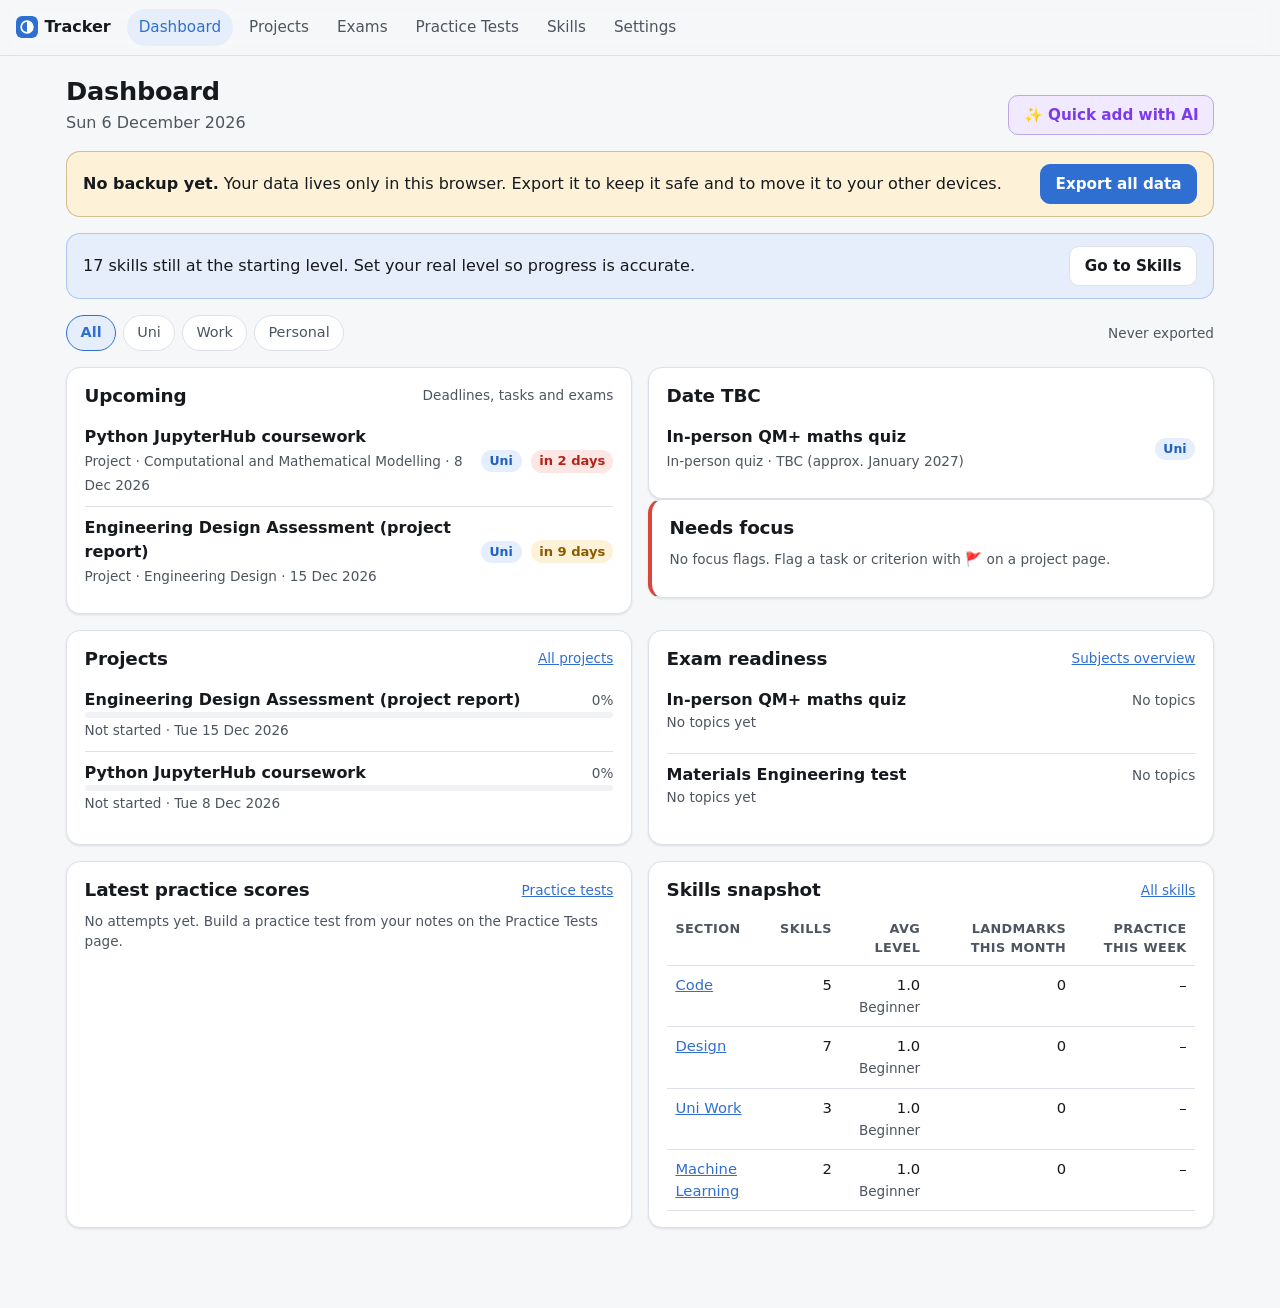
==== commit dbe79b25: "Add app shell, styles and hash router Static index.html with nav, light/dark design tokens, card com" ====
--- a/index.html
+++ b/index.html
@@ -1,2709 +1,45 @@
-<!DOCTYPE html>
-<html lang="en" data-theme="dark">
+<!doctype html>
+<html lang="en-GB">
 <head>
-<meta charset="UTF-8">
-<meta name="viewport" content="width=device-width, initial-scale=1.0">
-<title>SYNTAX REGISTER — Python · C++ · C Reference</title>
-<style>
-:root{
-  --font-body: system-ui, -apple-system, "Segoe UI", Roboto, "Helvetica Neue", Arial, sans-serif;
-  --font-mono: ui-monospace, "SF Mono", "Cascadia Code", "JetBrains Mono", Menlo, Consolas, monospace;
-}
-html[data-theme="dark"]{
-  --bg:#0C121B; --panel:#151F2E; --panel2:#1A2536;
-  --line:#26374F; --line2:#31445F;
-  --ink:#D9E2EE; --muted:#8CA0BA; --faint:#5D7189;
-  --blue:#7FB3E3; --blue-dim:#4A78A8; --ochre:#D9A441;
-  --green:#7CC08A; --red:#E08A8A; --code-bg:#0A0F17;
-  --kw:#7FB3E3; --str:#D9A441; --com:#5D7189; --num:#7CC08A; --fn:#C7A8E8;
-  --grid: rgba(127,179,227,.04);
-}
-html[data-theme="light"]{
-  --bg:#E9EDF1; --panel:#F5F7F9; --panel2:#EDF1F5;
-  --line:#B9C7D6; --line2:#A6B7C9;
-  --ink:#1D2A3B; --muted:#4E6076; --faint:#7C8DA1;
-  --blue:#2E6398; --blue-dim:#5F87AD; --ochre:#A8730F;
-  --green:#2F7A42; --red:#A83A3A; --code-bg:#F0F3F6;
-  --kw:#2E6398; --str:#A8730F; --com:#7C8DA1; --num:#2F7A42; --fn:#6E3FA0;
-  --grid: rgba(46,99,152,.055);
-}
-*{box-sizing:border-box; margin:0; padding:0}
-body{
-  font-family:var(--font-body); background:var(--bg); color:var(--ink);
-  font-size:15px; line-height:1.6;
-  background-image:linear-gradient(var(--grid) 1px, transparent 1px),
-                   linear-gradient(90deg, var(--grid) 1px, transparent 1px);
-  background-size:28px 28px;
-}
-@media (prefers-reduced-motion: reduce){*{animation:none!important; transition:none!important}}
-
-/* ---- navbar ---- */
-#topbar{
-  position:sticky; top:0; z-index:40; background:var(--bg);
-  border-bottom:1px solid var(--line2); padding:0 clamp(12px,3vw,32px);
-  display:flex; align-items:center; gap:14px; flex-wrap:wrap;
-}
-#brand{font-family:var(--font-mono); font-size:14px; letter-spacing:.14em; padding:13px 0; color:var(--ink); white-space:nowrap}
-#brand span{color:var(--ochre)}
-#navlinks{display:flex; flex-wrap:wrap; gap:2px; flex:1}
-#navlinks button{
-  font-family:var(--font-mono); font-size:10.5px; letter-spacing:.1em;
-  background:none; border:none; border-bottom:2px solid transparent;
-  color:var(--muted); padding:14px 9px 12px; cursor:pointer;
-}
-#navlinks button:hover{color:var(--ink)}
-#navlinks button.on{color:var(--ochre); border-bottom-color:var(--ochre)}
-#theme-btn, #key-btn{
-  font-family:var(--font-mono); font-size:10.5px; letter-spacing:.1em;
-  background:var(--panel); border:1px solid var(--line); color:var(--muted);
-  padding:6px 10px; border-radius:3px; cursor:pointer;
-}
-#theme-btn:hover, #key-btn:hover{color:var(--ink); border-color:var(--blue-dim)}
-#key-btn.set{color:var(--green); border-color:var(--green)}
-button:focus-visible, summary:focus-visible, textarea:focus-visible{outline:2px solid var(--ochre); outline-offset:2px}
-
-#page{max-width:1060px; margin:0 auto; padding:30px clamp(14px,3vw,36px) 90px}
-
-/* ---- typography ---- */
-h1{font-size:26px; font-weight:750; letter-spacing:-.015em; margin-bottom:6px}
-.sub{font-family:var(--font-mono); font-size:11px; letter-spacing:.16em; color:var(--faint); margin-bottom:26px}
-h2.cat{font-size:13px; font-family:var(--font-mono); letter-spacing:.14em; color:var(--blue); margin:0}
-p.lede{color:var(--muted); font-size:16px; max-width:70ch; margin-bottom:22px}
-
-/* ---- collapsible category ---- */
-details.cat{border:1px solid var(--line2); border-radius:4px; background:var(--panel); margin-bottom:10px}
-details.cat > summary{
-  list-style:none; cursor:pointer; padding:12px 16px; display:flex;
-  align-items:center; gap:12px; user-select:none;
-}
-details.cat > summary::-webkit-details-marker{display:none}
-details.cat > summary .tick{font-family:var(--font-mono); color:var(--ochre); font-size:11px; transition:transform .15s}
-details.cat[open] > summary .tick{transform:rotate(90deg)}
-details.cat > summary .cnt{margin-left:auto; font-family:var(--font-mono); font-size:10px; color:var(--faint); letter-spacing:.12em}
-details.cat > .cat-body{border-top:1px solid var(--line2); padding:16px}
-
-/* ---- syntax entry card ---- */
-.entry{padding:14px 0}
-.entry + .entry{border-top:1px dashed var(--line)}
-.entry .e-name{font-weight:700; font-size:15px; margin-bottom:6px}
-.entry .e-name .syn{font-family:var(--font-mono); font-size:12.5px; color:var(--ochre); font-weight:400; margin-left:10px}
-.entry .e-what{color:var(--muted); font-size:13.5px; margin-bottom:10px; max-width:75ch}
-.meta{font-size:12.5px; margin-top:8px; padding-left:10px; border-left:2px solid var(--line2)}
-.meta b{font-family:var(--font-mono); font-size:9.5px; letter-spacing:.16em; color:var(--blue); display:inline-block; margin-right:6px}
-.meta.warn b{color:var(--red)}
-.meta{color:var(--muted)}
-
-/* ---- code ---- */
-.code{border:1px solid var(--line2); border-radius:4px; overflow:hidden; margin:6px 0}
-.code .chead{display:flex; align-items:center; background:var(--panel2); border-bottom:1px solid var(--line2)}
-.code .chead .lab{font-family:var(--font-mono); font-size:9.5px; letter-spacing:.16em; color:var(--faint); padding:6px 12px}
-.code .chead .cp{margin-left:auto; background:none; border:none; color:var(--muted); font-family:var(--font-mono); font-size:10px; letter-spacing:.1em; padding:6px 10px; cursor:pointer}
-.code .chead .cp:hover{color:var(--ochre)}
-.code pre{background:var(--code-bg); padding:11px 14px; overflow-x:auto; font-family:var(--font-mono); font-size:12.5px; line-height:1.6; tab-size:4}
-code{font-family:var(--font-mono); font-size:.9em; background:var(--code-bg); border:1px solid var(--line); padding:0 5px; border-radius:3px; color:var(--blue)}
-.code pre code{background:none; border:none; padding:0; color:var(--ink)}
-.tok-kw{color:var(--kw)} .tok-str{color:var(--str)} .tok-com{color:var(--com); font-style:italic}
-.tok-num{color:var(--num)} .tok-fn{color:var(--fn)} .tok-pre{color:var(--ochre)}
-
-/* ---- home cards ---- */
-.homegrid{display:grid; grid-template-columns:repeat(auto-fill,minmax(240px,1fr)); gap:14px; margin-top:8px}
-.homecard{
-  border:1px solid var(--line2); border-radius:4px; background:var(--panel);
-  padding:18px; text-align:left; cursor:pointer; font-family:var(--font-body);
-  transition:border-color .15s, transform .15s;
-}
-.homecard:hover{border-color:var(--ochre); transform:translateY(-2px)}
-.homecard .hc-k{font-family:var(--font-mono); font-size:10px; letter-spacing:.18em; color:var(--ochre); margin-bottom:8px}
-.homecard .hc-t{font-size:17px; font-weight:700; color:var(--ink); margin-bottom:6px}
-.homecard .hc-d{font-size:13px; color:var(--muted); line-height:1.55}
-
-/* ---- tables ---- */
-table.cmp{width:100%; border-collapse:collapse; margin-bottom:26px; font-size:13px}
-table.cmp th{font-family:var(--font-mono); font-size:10px; letter-spacing:.14em; color:var(--muted); text-align:left; padding:8px 10px; border-bottom:1px solid var(--line2)}
-table.cmp td{border-bottom:1px solid var(--line); padding:10px; vertical-align:top; width:33.33%}
-table.cmp td pre{font-family:var(--font-mono); font-size:12px; line-height:1.55; white-space:pre-wrap; word-break:break-word}
-.cmp-topic{font-family:var(--font-mono); font-size:11px; letter-spacing:.14em; color:var(--ochre); padding:14px 0 6px}
-
-/* ---- mistakes ---- */
-.mk{border:1px solid var(--line2); border-radius:4px; background:var(--panel); margin-bottom:12px; padding:14px 16px}
-.mk .mk-t{font-weight:700; margin-bottom:8px}
-.mk-grid{display:grid; grid-template-columns:1fr 1fr; gap:10px}
-.mk .bad .lab{color:var(--red)} .mk .good .lab{color:var(--green)}
-.mk .why{font-size:13px; color:var(--muted); margin-top:8px}
-.mk .tip{font-size:12.5px; margin-top:6px; padding-left:10px; border-left:2px solid var(--ochre)}
-.mk .tip b{font-family:var(--font-mono); font-size:9.5px; letter-spacing:.16em; color:var(--ochre)}
-@media (max-width:720px){.mk-grid{grid-template-columns:1fr}}
-
-/* ---- flashcards ---- */
-.fc-wrap{max-width:640px; margin:0 auto; text-align:center}
-.fc-filter{display:flex; flex-wrap:wrap; gap:6px; justify-content:center; margin-bottom:18px}
-.fc-filter button{font-family:var(--font-mono); font-size:10px; letter-spacing:.1em; background:var(--panel); border:1px solid var(--line); color:var(--muted); padding:6px 10px; border-radius:99px; cursor:pointer}
-.fc-filter button.on{border-color:var(--ochre); color:var(--ochre)}
-.fcard{
-  border:1px solid var(--line2); border-radius:6px; background:var(--panel);
-  min-height:280px; padding:26px; cursor:pointer; display:flex; flex-direction:column;
-  justify-content:center; align-items:center; gap:14px; position:relative;
-}
-.fcard .side-lab{position:absolute; top:12px; left:16px; font-family:var(--font-mono); font-size:9.5px; letter-spacing:.2em; color:var(--faint)}
-.fcard .lang-lab{position:absolute; top:12px; right:16px; font-family:var(--font-mono); font-size:9.5px; letter-spacing:.2em; color:var(--ochre)}
-.fcard .front-q{font-size:19px; font-weight:650; max-width:44ch}
-.fcard .hint{font-family:var(--font-mono); font-size:10px; letter-spacing:.16em; color:var(--faint); position:absolute; bottom:14px}
-.fcard .code{width:100%; text-align:left; cursor:auto}
-.fc-nav{display:flex; gap:10px; justify-content:center; align-items:center; margin-top:16px}
-.fc-nav .pos{font-family:var(--font-mono); font-size:11px; letter-spacing:.14em; color:var(--muted); min-width:80px}
-
-/* ---- quiz / recall ---- */
-.btn{font-family:var(--font-mono); font-size:11px; letter-spacing:.1em; background:var(--panel); color:var(--muted); border:1px solid var(--line); padding:8px 14px; border-radius:3px; cursor:pointer}
-.btn:hover{border-color:var(--blue-dim); color:var(--ink)}
-.btn.primary{background:var(--blue-dim); border-color:var(--blue-dim); color:#fff}
-html[data-theme="light"] .btn.primary{background:var(--blue); border-color:var(--blue)}
-.btn:disabled{opacity:.4; cursor:not-allowed}
-.qz-tabs{display:flex; gap:6px; margin-bottom:20px; flex-wrap:wrap}
-.qz{border:1px solid var(--line2); border-radius:4px; background:var(--panel); margin-bottom:12px; padding:14px 16px}
-.qz .qz-q{font-weight:650; margin-bottom:10px}
-.qz .qz-q .qn{font-family:var(--font-mono); font-size:9.5px; letter-spacing:.16em; color:var(--ochre); display:block; margin-bottom:4px}
-.qz-opts{display:grid; gap:6px}
-.qz-opt{text-align:left; font-family:var(--font-mono); font-size:12.5px; background:var(--panel2); border:1px solid var(--line); color:var(--muted); padding:8px 12px; border-radius:3px; cursor:pointer}
-.qz-opt.sel{border-color:var(--blue); color:var(--ink)}
-.qz-opt.right{border-color:var(--green); color:var(--green)}
-.qz-opt.wrong{border-color:var(--red); color:var(--red)}
-.qz-opt:disabled{cursor:default; opacity:1}
-.qz .why{display:none; font-size:12.5px; color:var(--muted); margin-top:8px; padding-left:10px; border-left:2px solid var(--line2)}
-.qz .why.show{display:block}
-.score-stamp{font-family:var(--font-mono); font-size:12px; letter-spacing:.2em; border:2px solid var(--ochre); color:var(--ochre); padding:7px 14px; border-radius:2px; display:inline-block; transform:rotate(-3deg)}
-.score-stamp.good{border-color:var(--green); color:var(--green)}
-.rc{border:1px solid var(--line2); border-radius:4px; background:var(--panel); margin-bottom:14px; padding:16px}
-.rc .rc-q{font-weight:650; margin-bottom:4px}
-.rc .rc-q .qn{font-family:var(--font-mono); font-size:9.5px; letter-spacing:.16em; color:var(--ochre); margin-right:8px}
-.rc textarea{
-  width:100%; min-height:90px; resize:vertical; margin:10px 0;
-  font-family:var(--font-mono); font-size:12.5px; line-height:1.6;
-  background:var(--code-bg); color:var(--ink); border:1px solid var(--line2);
-  border-radius:3px; padding:10px 12px;
-}
-.rc .answer{display:none; margin-top:10px}
-.rc .answer.show{display:block}
-.foot-note{font-family:var(--font-mono); font-size:10px; letter-spacing:.14em; color:var(--faint); margin-top:40px; text-align:center}
-.ai-status{font-family:var(--font-mono); font-size:11px; letter-spacing:.08em; color:var(--ochre); border:1px dashed var(--line2); border-radius:3px; padding:8px 12px; margin:10px 0}
-kbd{font-family:var(--font-mono); font-size:.85em; border:1px solid var(--line2); border-bottom-width:2px; border-radius:3px; padding:0 5px; background:var(--panel2)}
-</style>
+  <meta charset="utf-8">
+  <meta name="viewport" content="width=device-width, initial-scale=1, viewport-fit=cover">
+  <title>Tracker</title>
+  <meta name="description" content="Personal tracker for projects, exams, practice tests and skills.">
+  <meta name="theme-color" content="#f6f7f9" media="(prefers-color-scheme: light)">
+  <meta name="theme-color" content="#14161a" media="(prefers-color-scheme: dark)">
+  <meta name="apple-mobile-web-app-capable" content="yes">
+  <meta name="apple-mobile-web-app-title" content="Tracker">
+  <link rel="icon" href="icon.svg" type="image/svg+xml">
+  <link rel="apple-touch-icon" href="icon.svg">
+  <link rel="manifest" href="manifest.webmanifest">
+  <link rel="stylesheet" href="css/base.css">
+  <link rel="stylesheet" href="css/components.css">
+  <script>
+    // Apply the saved theme before first paint to avoid a flash.
+    try {
+      const t = JSON.parse(localStorage.getItem('tracker-theme') || '"system"');
+      if (t === 'light' || t === 'dark') document.documentElement.dataset.theme = t;
+    } catch (e) {}
+  </script>
 </head>
 <body>
-<header id="topbar">
-  <div id="brand">SYNTAX<span>·</span>REGISTER</div>
-  <nav id="navlinks" aria-label="Pages"></nav>
-  <button id="key-btn" title="Set your Anthropic API key for the AI generate buttons">AI KEY</button>
-  <button id="theme-btn">THEME</button>
-</header>
-<main id="page"></main>
-
-<script>
-"use strict";
-const $ = (s, r=document) => r.querySelector(s);
-const $$ = (s, r=document) => [...r.querySelectorAll(s)];
-const esc = s => s.replace(/&/g,"&amp;").replace(/</g,"&lt;").replace(/>/g,"&gt;");
-
-/* syntax highlighter */
-const KW = {
-  python:"def return if elif else for while in not and or is None True False import from as class try except finally with pass break continue lambda global nonlocal print input range len match case raise assert del yield self",
-  c:"int char float double void long short unsigned signed if else for while do return break continue switch case default struct typedef sizeof const static enum union goto extern volatile register",
-  cpp:"int char float double void long short unsigned signed bool if else for while do return break continue switch case default struct class public private protected new delete const static virtual override template typename namespace using try catch throw this nullptr true false auto enum union sizeof std string vector cout cin endl"
-};
-function hl(code, lang){
-  /* Tokens are stashed in a bank and replaced by control-char
-     placeholders (uppercase letters between \u0001..\u0002) that no
-     later regex pass can match — fixes markup self-corruption. */
-  const bank = [];
-  const AZ = n => { let t=""; n++; while(n>0){ n--; t=String.fromCharCode(65+(n%26))+t; n=Math.floor(n/26); } return t; };
-  const stash = (m, cls) => { bank.push('<span class="'+cls+'">'+m+'</span>'); return "\u0001"+AZ(bank.length-1)+"\u0002"; };
-  let s = esc(code);
-  /* protect strings, comments, preprocessor lines first */
-  s = s.replace(/(&quot;|")(?:\\.|(?!\1)[^\\\n])*\1|'(?:\\.|[^'\\\n])*'/g, m => stash(m, "tok-str"));
-  if(lang==="python"){
-    s = s.replace(/#[^\n]*/g, m => stash(m, "tok-com"));
-  } else {
-    s = s.replace(/\/\/[^\n]*|\/\*[\s\S]*?\*\//g, m => stash(m, "tok-com"));
-    s = s.replace(/^[ \t]*#\s*\w+[^\n]*/gm, m => stash(m, "tok-pre"));
-  }
-  /* mark keywords / calls / numbers with control chars only —
-     no HTML exists in the string until the very end */
-  const words = (KW[lang]||KW.c).split(" ").join("|");
-  s = s.replace(new RegExp("\\b("+words+")\\b","g"), "\u0003$1\u0004");
-  s = s.replace(/\b([a-zA-Z_]\w*)(\s*\()/g, "\u0005$1\u0004$2");
-  s = s.replace(/\b(0[xX][0-9a-fA-F]+|\d+\.?\d*(?:[eE][+-]?\d+)?[fFuUlL]*)\b/g, "\u0006$1\u0004");
-  s = s.replace(/\u0003/g,'<span class="tok-kw">')
-       .replace(/\u0005/g,'<span class="tok-fn">')
-       .replace(/\u0006/g,'<span class="tok-num">')
-       .replace(/\u0004/g,'</span>');
-  /* restore stashed tokens; loop handles nesting (a string inside a comment) */
-  let prev;
-  do {
-    prev = s;
-    s = s.replace(/\u0001([A-Z]+)\u0002/g, (m, az) => {
-      let n = 0;
-      for(const ch of az) n = n*26 + (ch.charCodeAt(0) - 64);
-      return bank[n-1] !== undefined ? bank[n-1] : m;
-    });
-  } while(s !== prev);
-  return s;
-}
-const LANG_NAME = {python:"PYTHON", cpp:"C++", c:"C", none:"TEXT"};
-function codeBlk(lang, src, label){
-  return '<div class="code"><div class="chead"><span class="lab">'+(label||LANG_NAME[lang]||"")+'</span>'+
-    '<button class="cp" data-raw="'+encodeURIComponent(src)+'">COPY ⧉</button></div>'+
-    '<pre><code>'+(lang==="none"?esc(src):hl(src,lang))+'</code></pre></div>';
-}
-</script>
-<script>
-"use strict";
-/* ============================================================
-   PYTHON SYNTAX REFERENCE
-   entry: n name · s syntax signature · x explanation ·
-          e example code · t note · m common mistake
-   ============================================================ */
-const REF = {};
-
-REF.python = [
-{cat:"Program Structure", items:[
-{n:"Minimal program", s:"statements top to bottom", x:"A .py file is executed line by line — no required entry point.",
-e:`print("hello")   # a complete program`,
-t:"Run with: python3 file.py"},
-{n:"Script entry guard", s:"if __name__ == \"__main__\":", x:"Code under the guard runs only when the file is executed directly, not when imported.",
-e:`def main():
-    print("run")
-
-if __name__ == "__main__":
-    main()`,
-m:"Writing __name__ == \"main\" (missing underscores) — the block silently never runs."}
-]},
-{cat:"Comments", items:[
-{n:"Line comment", s:"# text", x:"Everything after # to end of line is ignored.",
-e:`total = 0  # running sum`},
-{n:"Docstring", s:'"""text"""', x:"A string as the first statement of a module/function/class; used as documentation.",
-e:`def area(w, h):
-    """Return w x h rectangle area."""
-    return w * h`,
-t:"Not a comment technically — it is a real string, readable via help()."}
-]},
-{cat:"Variables", items:[
-{n:"Assignment", s:"name = value", x:"Creates the name on first assignment; no declaration or type keyword.",
-e:`count = 3
-count = count + 1
-price, qty = 4.5, 2     # multiple at once
-a, b = b, a             # swap`,
-m:"Using a name before assigning it: NameError."},
-{n:"Augmented assignment", s:"x += 1", x:"Shorthand for x = x + 1. Also -= *= /= //= %= **=.",
-e:`total += price * qty`,
-t:"No ++ or -- in Python."}
-]},
-{cat:"Constants", items:[
-{n:"Convention constant", s:"UPPER_SNAKE = value", x:"Python has no enforced constants; all-caps names signal 'do not reassign'.",
-e:`MAX_RETRIES = 3
-TAX_RATE = 0.20`,
-m:"Assuming the language stops reassignment — it doesn't; only convention does."}
-]},
-{cat:"Data Types", items:[
-{n:"Core types", s:"int float str bool None", x:"Types belong to values, not names (dynamic typing).",
-e:`n = 42            # int (unlimited size)
-pi = 3.14         # float
-name = "Sefe"     # str
-ok = True         # bool
-missing = None    # absence of a value
-print(type(n))    # <class 'int'>`},
-{n:"Conversion", s:"int(x) float(x) str(x) bool(x)", x:"Explicit casts between types.",
-e:`n = int("42")      # str -> int
-s = str(3.14)      # -> "3.14"
-i = int(9.99)      # 9 (truncates)`,
-m:"int('3.5') raises ValueError — go via float() first."}
-]},
-{cat:"Strings", items:[
-{n:"Literals & f-strings", s:'f"{expr}"', x:"Quotes make strings; f-strings interpolate expressions with format specs after a colon.",
-e:`name = "Taff"
-s = f"site {name}, depth {12.4:.1f}"
-multi = """spans
-lines"""`,
-t:"Format specs: {x:.2f} {x:>8} {x:04d} {x:.1%}"},
-{n:"Index & slice", s:"s[i]  s[a:b]  s[a:b:step]", x:"0-based indexing; slices include start, exclude stop; negatives count from the end.",
-e:`s = "register"
-s[0]      # 'r'
-s[-1]     # 'r'
-s[0:3]    # 'reg'
-s[::-1]   # reversed`,
-m:"s[len(s)] is IndexError — last char is s[-1]."},
-{n:"Key methods", s:"s.method()", x:"Strings are immutable — every method returns a NEW string.",
-e:`s.upper()  s.lower()  s.strip()
-s.replace("a", "b")
-s.split(",")          # -> list
-",".join(items)       # list -> str
-s.find("x")           # index or -1
-s.startswith("re")    # bool
-"eg" in s             # membership`,
-m:"Calling s.upper() without capturing the result: s = s.upper()"}
-]},
-{cat:"Lists", items:[
-{n:"Create & modify", s:"[a, b, c]", x:"Ordered, mutable sequence of anything.",
-e:`xs = [3, 1, 2]
-xs.append(4)        # add to end
-xs.insert(0, 9)     # add at index
-xs.remove(1)        # first matching VALUE
-last = xs.pop()     # remove+return end
-xs.sort()           # in place
-xs[0] = 99          # replace
-len(xs); 2 in xs`,
-m:"ys = xs copies the reference, not the list — use ys = xs[:] or list(xs)."},
-{n:"Comprehension", s:"[expr for x in seq if cond]", x:"Build a list from a loop in one expression.",
-e:`squares = [n*n for n in range(6)]
-evens = [n for n in nums if n % 2 == 0]`}
-]},
-{cat:"Tuples", items:[
-{n:"Tuple", s:"(a, b)", x:"Ordered and immutable — a fixed record. Unpacks into names.",
-e:`pt = (51.48, -3.18)
-lat, lon = pt          # unpacking
-one = (5,)             # 1-tuple NEEDS the comma`,
-t:"Immutability makes tuples valid dict keys.",
-m:"(5) is just the number 5 in brackets — (5,) is the tuple."}
-]},
-{cat:"Dictionaries", items:[
-{n:"Dict", s:"{key: value}", x:"Key → value lookup; keys must be immutable; keeps insertion order.",
-e:`d = {"PB": 12.4, "TC": 7.8}
-d["SW"] = 5.5          # add / overwrite
-d["PB"]                # lookup (KeyError if absent)
-d.get("EL", 0.0)       # safe lookup with default
-del d["TC"]
-for k, v in d.items():
-    print(k, v)
-d.keys(); d.values(); "PB" in d`,
-m:"d[key] on a missing key raises KeyError — use .get() when unsure."},
-{n:"Counting idiom", s:"d[k] = d.get(k, 0) + 1", x:"The standard frequency-count pattern.",
-e:`freq = {}
-for w in words:
-    freq[w] = freq.get(w, 0) + 1`}
-]},
-{cat:"Sets", items:[
-{n:"Set", s:"{a, b, c}", x:"Unordered unique members; near-instant membership tests; set algebra.",
-e:`s = {"PB", "TC"}
-s.add("SW"); s.discard("TC")
-a | b    # union
-a & b    # intersection
-a - b    # difference
-unique = set(dupes_list)`,
-m:"{} makes an empty DICT — an empty set is set()."}
-]},
-{cat:"Operators", items:[
-{n:"Arithmetic", s:"+ - * / // % **", x:"/ is true division (float); // floors; % remainder; ** power.",
-e:`17 / 5    # 3.4
-17 // 5   # 3
-17 % 5    # 2
-2 ** 10   # 1024`},
-{n:"Comparison & logic", s:"== != < <= > >=  and or not", x:"Comparisons chain; logic short-circuits.",
-e:`18 <= age < 65        # chained
-x == 1 or x == 2
-not done
-val = a if cond else b   # ternary`,
-m:"if x == 1 or 2: is always true — the bare 2 is truthy."},
-{n:"Identity & membership", s:"is, in", x:"is compares object identity; in tests membership.",
-e:`x is None       # the idiomatic None test
-"PB" in codes`,
-m:"Using is for value equality — use == except with None."}
-]},
-{cat:"Input", items:[
-{n:"input()", s:"input(prompt)", x:"Reads one line and ALWAYS returns a string.",
-e:`name = input("Name: ")
-age = int(input("Age: "))
-h = float(input("Height: "))`,
-m:"Arithmetic on raw input: '5' + 1 is TypeError; '5' * 2 is '55'."}
-]},
-{cat:"Output", items:[
-{n:"print()", s:"print(a, b, sep=' ', end='\\n')", x:"Prints values separated by sep, ending with end.",
-e:`print("x", 5)            # x 5
-print("no newline", end="")
-print(f"{pi:.2f}")        # formatted`}
-]},
-{cat:"If Statements", items:[
-{n:"if / elif / else", s:"if cond:", x:"Colon then an indented block. Exactly one branch of a chain runs.",
-e:`if score >= 90:
-    grade = "A"
-elif score >= 80:
-    grade = "B"
-else:
-    grade = "C"`,
-m:"Missing the colon, or inconsistent indentation (mixing tabs/spaces)."}
-]},
-{cat:"Match Statements", items:[
-{n:"match / case", s:"match value: / case pattern:", x:"Structural pattern matching (3.10+); no fallthrough; _ is default.",
-e:`match cmd:
-    case "gym":
-        open_log()
-    case "sketch" | "draw":
-        open_timer()
-    case _:
-        print("unknown")`}
-]},
-{cat:"Loops", items:[
-{n:"for", s:"for x in iterable:", x:"Iterates items of any sequence; range() generates numbers.",
-e:`for i in range(5):        # 0..4
-    print(i)
-for i in range(2, 11, 2): # 2,4,6,8,10
-    print(i)
-for i, v in enumerate(xs):
-    print(i, v)`,
-m:"range(1, n) stops at n-1 — the stop value is excluded."},
-{n:"while / break / continue", s:"while cond:", x:"Repeats while true. break exits; continue skips to next iteration; else runs if no break.",
-e:`while n > 1:
-    n //= 2
-for x in xs:
-    if x < 0:
-        continue
-    if x == target:
-        break
-else:
-    print("not found")   # no break happened`}
-]},
-{cat:"Functions", items:[
-{n:"def / return", s:"def name(params):", x:"Defines a function; return hands back a value (None if omitted).",
-e:`def area(w, h):
-    return w * h
-
-a = area(3, 4.5)`,
-m:"Printing instead of returning — the caller receives None."},
-{n:"Defaults & keywords", s:"def f(a, b=2)  ·  f(a, b=5)", x:"Defaults fill missing arguments; keyword args skip position.",
-e:`def connect(host, port=8080, timeout=30):
-    ...
-connect("x.local", timeout=5)`,
-m:"Mutable default (b=[]) is created ONCE and shared — use b=None."},
-{n:"*args / **kwargs", s:"def f(*args, **kwargs):", x:"Collect extra positional args as a tuple, keyword args as a dict.",
-e:`def total(*nums):
-    return sum(nums)
-total(1, 2, 3)`}
-]},
-{cat:"Lambda Functions", items:[
-{n:"lambda", s:"lambda args: expression", x:"An unnamed single-expression function; at home as an argument.",
-e:`xs.sort(key=lambda p: p[1])
-sq = lambda x: x * x`,
-t:"More than one expression? Write a def."}
-]},
-{cat:"Recursion", items:[
-{n:"Self-call pattern", s:"base case + smaller call", x:"A function calling itself on a reduced input until a directly-answerable case.",
-e:`def fact(n):
-    if n <= 1:          # base case
-        return 1
-    return n * fact(n - 1)`,
-m:"No base case (or no progress toward it): RecursionError."}
-]},
-{cat:"Classes & Objects", items:[
-{n:"class / __init__ / self", s:"class Name:", x:"__init__ initialises a new object; self is the object a method was called on.",
-e:`class Account:
-    def __init__(self, owner, balance=0):
-        self.owner = owner
-        self.balance = balance
-
-    def deposit(self, amount):
-        self.balance += amount
-
-a = Account("Sefe", 100)
-a.deposit(50)
-print(a.balance)`,
-m:"Forgetting self in the method signature — 'takes 1 positional argument but 2 were given'."},
-{n:"__repr__ / __str__", s:"def __repr__(self):", x:"Controls how the object prints — invaluable for debugging.",
-e:`def __repr__(self):
-    return f"Account({self.owner!r}, {self.balance})"`}
-]},
-{cat:"Inheritance", items:[
-{n:"Subclass & super()", s:"class Sub(Base):", x:"Sub inherits everything; override methods to specialise; super() reaches the base version.",
-e:`class Logged(Account):
-    def __init__(self, owner):
-        super().__init__(owner)
-        self.history = []
-
-    def deposit(self, amount):
-        super().deposit(amount)   # extend, not replace
-        self.history.append(amount)`,
-m:"Skipping super().__init__() — base attributes never get created."}
-]},
-{cat:"Modules", items:[
-{n:"import", s:"import m  ·  from m import name  ·  import m as x", x:"Bring another file's names into scope, namespaced by default.",
-e:`import math
-math.sqrt(2)
-from math import pi, sqrt
-import datetime as dt`,
-m:"from m import * floods the namespace — avoid. Never name your file after a stdlib module."}
-]},
-{cat:"Exceptions", items:[
-{n:"try / except / finally", s:"try: ... except Err:", x:"Catch specific runtime errors; else runs on success; finally always runs.",
-e:`try:
-    n = int(raw)
-except ValueError:
-    print("not a number")
-else:
-    use(n)
-finally:
-    cleanup()`,
-m:"Bare except: swallows everything, including your own bugs — catch narrow."},
-{n:"raise / assert", s:"raise ValueError(msg)", x:"raise signals an error to the caller; assert checks internal assumptions.",
-e:`if depth <= 0:
-    raise ValueError(f"bad depth: {depth}")
-assert len(xs) > 0, "empty input"`}
-]},
-{cat:"File Handling", items:[
-{n:"with open()", s:'with open(path, mode) as f:', x:"Modes: 'r' read, 'w' write (ERASES), 'a' append. with auto-closes on any exit.",
-e:`with open("log.txt", "a") as f:
-    f.write("entry\\n")
-
-with open("log.txt") as f:
-    for line in f:
-        print(line.strip())`,
-m:"Mode 'w' truncates the file the instant it opens."}
-]},
-{cat:"Useful Built-ins", items:[
-{n:"The daily dozen", s:"len sum min max sorted range enumerate zip …", x:"Free functions that cover most everyday needs.",
-e:`len(xs); sum(xs); min(xs); max(xs)
-sorted(xs); sorted(xs, reverse=True)
-list(zip(names, scores))
-abs(-3); round(3.456, 2)
-any(x > 9 for x in xs); all(...)
-isinstance(x, int); type(x)`}
-]},
-{cat:"Keywords", items:[
-{n:"Reserved words", s:"cannot be used as names", x:"Python 3 has 35 keywords.",
-e:`False  None  True  and  as  assert  async  await
-break  class  continue  def  del  elif  else  except
-finally  for  from  global  if  import  in  is
-lambda  nonlocal  not  or  pass  raise  return
-try  while  with  yield`,
-t:"match/case are 'soft' keywords — special only in match statements."}
-]}
-];
-</script>
-<script>
-"use strict";
-/* ============================================================
-   C++ SYNTAX REFERENCE
-   ============================================================ */
-REF.cpp = [
-{cat:"Program Structure", items:[
-{n:"Minimal program", s:"#include → main() → return 0;", x:"Execution always starts at main; 0 reports success to the OS.",
-e:`#include <iostream>
-
-int main() {
-    std::cout << "hello\\n";
-    return 0;
-}`,
-t:"Build: g++ -Wall -Wextra -std=c++17 file.cpp -o app"}
-]},
-{cat:"Includes", items:[
-{n:"#include", s:"#include <system>  ·  #include \"mine.h\"", x:"Pastes a header's declarations in. Angle brackets: system; quotes: your own files.",
-e:`#include <iostream>   // cout, cin
-#include <string>     // std::string
-#include <vector>     // std::vector
-#include "survey.h"   // your header`}
-]},
-{cat:"Namespaces", items:[
-{n:"std:: and using", s:"std::name  ·  using namespace std;", x:"Standard library names live in namespace std.",
-e:`std::cout << std::string("x");
-using std::cout;        // import one name
-using namespace std;    // import all (fine in
-                        // small files, avoid in headers)`,
-m:"using namespace std; inside a header pollutes every file that includes it."}
-]},
-{cat:"Main Function", items:[
-{n:"main signatures", s:"int main()  ·  int main(int argc, char *argv[])", x:"The second form receives command-line arguments.",
-e:`int main(int argc, char *argv[]) {
-    if (argc > 1) std::cout << argv[1];
-    return 0;
-}`,
-t:"argv[0] is the program name; argc counts entries."}
-]},
-{cat:"Variables & Constants", items:[
-{n:"Declaration", s:"type name = value;", x:"Statically typed: the box's type is fixed for its lifetime. Always initialise.",
-e:`int count = 0;
-double price = 4.5;
-auto n = 42;           // compiler deduces int`,
-m:"Declared-but-uninitialised locals hold garbage."},
-{n:"const / constexpr", s:"const T x = v;  ·  constexpr T x = v;", x:"const: read-only after init. constexpr: fixed at compile time.",
-e:`const double TAX = 0.20;
-constexpr int MAX_USERS = 100;`}
-]},
-{cat:"Data Types", items:[
-{n:"Fundamental types", s:"int char float double bool", x:"Sized numeric types plus bool (true/false) and char (one character).",
-e:`int i = -3;            // ~4 bytes
-long long big = 1e18;
-float f = 3.14f;       // note the f
-double d = 3.141592;
-char c = 'A';          // single quotes
-bool ok = true;
-unsigned int u = 40000;`,
-m:"int/int division truncates: 7 / 2 == 3. Cast one side: (double)a / b."}
-]},
-{cat:"Arrays & Vectors", items:[
-{n:"C-style array", s:"type name[N];", x:"Fixed size, contiguous, NO bounds checking. Indexes 0..N-1.",
-e:`int a[5] = {1, 2, 3, 4, 5};
-a[0] = 9;
-int n = sizeof a / sizeof a[0];`,
-m:"a[5] on a 5-element array is undefined behaviour — silently."},
-{n:"std::vector", s:"std::vector<T> v;", x:"A growable array that manages its own memory. Prefer it.",
-e:`#include <vector>
-std::vector<int> v = {1, 2, 3};
-v.push_back(4);        // grow
-v.size(); v[0];        // unchecked
-v.at(0);               // bounds-checked
-for (int x : v) { }    // range-for`}
-]},
-{cat:"Strings", items:[
-{n:"std::string", s:"std::string s = \"text\";", x:"A managed, growable text type — compare with ==, concatenate with +.",
-e:`#include <string>
-std::string s = "River";
-s += " Taff";           // append
-s.length(); s[0];
-s.substr(0, 5);         // (start, LENGTH)
-s.find("Taff");         // index or std::string::npos
-if (s == "River Taff") { }`,
-t:"substr's second argument is a length, not a stop index."}
-]},
-{cat:"Operators", items:[
-{n:"The set", s:"+ - * / %  == != < >  && || !  ++ --  ?:", x:"C-family operators; && and || short-circuit.",
-e:`n += 5;  n++;  ++n;
-bool ok = (age >= 18) && hasId;
-const char *v = (s >= 70) ? "pass" : "fail";
-a & b; a | b; a ^ b; a << 1;   // bitwise`,
-m:"= in a condition assigns: if (x = 5) is always true. -Wall warns."}
-]},
-{cat:"Input / Output", items:[
-{n:"cout / cin / getline", s:"std::cout << x;  ·  std::cin >> x;", x:"Stream I/O. >> reads one whitespace-separated token; getline reads a full line.",
-e:`#include <iostream>
-#include <iomanip>
-std::cout << "n=" << n << "\\n";
-std::cout << std::fixed << std::setprecision(2) << pi;
-std::cin >> age;
-std::getline(std::cin, fullName);`,
-m:"cin >> name stops at the first space — use getline for full names."}
-]},
-{cat:"Loops", items:[
-{n:"for / range-for / while / do-while", s:"for (init; test; update)", x:"do-while tests AFTER the body — runs at least once.",
-e:`for (int i = 0; i < 5; i++) { }
-for (int x : v) { }          // each element
-while (n > 1) { n /= 2; }
-do {
-    std::cin >> choice;
-} while (choice != 1 && choice != 2);`,
-m:"i <= n starting at 0 runs n+1 times — off by one."}
-]},
-{cat:"Switch Statements", items:[
-{n:"switch / case / break", s:"switch (value) { case v: ... break; }", x:"Compares one integer/char/enum against exact values. Missing break falls through.",
-e:`switch (grade) {
-    case 'A': std::cout << "top";  break;
-    case 'B': std::cout << "good"; break;
-    default:  std::cout << "see tutor";
-}`,
-m:"Forgotten break: execution continues into the next case."}
-]},
-{cat:"Functions", items:[
-{n:"Definition & prototypes", s:"ret name(params) { }", x:"Declare (prototype) before use, or define above the caller.",
-e:`double area(double w, double h);   // prototype
-
-int main() { area(3, 4); }
-
-double area(double w, double h) {
-    return w * h;
-}`},
-{n:"Defaults & overloading", s:"f(int a, int b = 2)  ·  same name, different params", x:"Defaults fill from the right; overloads are chosen by argument types.",
-e:`int    biggest(int a, int b);
-double biggest(double a, double b);  // overload
-void connect(std::string h, int port = 8080);`,
-m:"Overloads may not differ by return type alone."}
-]},
-{cat:"References", items:[
-{n:"T& — an alias", s:"void f(T &x)  ·  void f(const T &x)", x:"A reference is another name for an existing variable. Pass by reference = the function touches the original; const& = read-only without copying.",
-e:`void bump(int &n) { n++; }        // modifies caller's var
-void show(const std::string &s);  // no copy, no changes
-
-int x = 5;
-bump(x);      // x == 6 — no & needed at the call`,
-t:"Rule of thumb: pass big objects by const&, things to modify by &, small values by value."}
-]},
-{cat:"Pointers", items:[
-{n:"* and &", s:"T *p = &x;  ·  *p", x:"& takes an address; * follows one. nullptr is the deliberate 'nowhere'.",
-e:`int x = 42;
-int *p = &x;       // p holds x's address
-*p = 99;           // x is now 99
-int *q = nullptr;
-if (q != nullptr) { /* safe to use *q */ }`,
-m:"Dereferencing nullptr or an uninitialised pointer: crash (segfault)."}
-]},
-{cat:"Classes & Objects", items:[
-{n:"class / public / private", s:"class Name { private: ... public: ... };", x:"Members are private by default; public is the interface. Note the trailing semicolon.",
-e:`class Account {
-private:
-    std::string owner;
-    double balance;
-public:
-    Account(std::string o, double b = 0)
-        : owner(o), balance(b) {}        // init list
-
-    void deposit(double amt) { balance += amt; }
-    double getBalance() const { return balance; }
-};
-
-Account a("Sefe", 100);
-a.deposit(50);`,
-m:"Forgetting the semicolon after the closing brace of a class."}
-]},
-{cat:"Constructors & Destructors", items:[
-{n:"Ctor / dtor", s:"Name(...)  ·  ~Name()", x:"Constructor runs at creation; destructor runs automatically at scope exit (RAII).",
-e:`class LogFile {
-public:
-    LogFile()  { /* open  */ }
-    ~LogFile() { /* close — guaranteed */ }
-};`,
-t:"Any class meant as a base needs: virtual ~Name() {}"}
-]},
-{cat:"Inheritance", items:[
-{n:"Derive / virtual / override", s:"class Sub : public Base", x:"virtual lets the object's REAL type choose the method; override catches signature typos.",
-e:`class Shape {
-public:
-    virtual double area() const = 0;  // pure -> abstract
-    virtual ~Shape() {}
-};
-
-class Rect : public Shape {
-    double w, h;
-public:
-    Rect(double w_, double h_) : w(w_), h(h_) {}
-    double area() const override { return w * h; }
-};
-
-Shape *s = new Rect(3, 4);
-s->area();     // 12 — virtual dispatch
-delete s;`,
-m:"Omitting virtual: base-pointer calls run the BASE version regardless of the object."}
-]},
-{cat:"Templates", items:[
-{n:"Function template", s:"template <typename T>", x:"Write once, works for any type that supports the operations used.",
-e:`template <typename T>
-T biggest(T a, T b) {
-    return a > b ? a : b;
-}
-biggest(3, 7);        // T = int
-biggest(2.5, 1.1);    // T = double`,
-t:"std::vector<T> and the whole STL are templates — same machinery."}
-]},
-{cat:"Files", items:[
-{n:"ofstream / ifstream", s:"std::ofstream out(path);", x:"File streams work exactly like cout/cin; the destructor closes them.",
-e:`#include <fstream>
-std::ofstream out("log.txt");        // write (truncates)
-std::ofstream app("log.txt", std::ios::app);  // append
-out << "entry\\n";
-
-std::ifstream in("log.txt");
-if (!in) { /* open failed */ }
-std::string line;
-while (std::getline(in, line)) { }`,
-m:"Not checking if (!file) after opening."}
-]},
-{cat:"Exceptions", items:[
-{n:"try / catch / throw", s:"throw std::runtime_error(msg);", x:"throw signals; catch by const reference; destructors run during unwinding.",
-e:`#include <stdexcept>
-double divide(double a, double b) {
-    if (b == 0) throw std::runtime_error("div by 0");
-    return a / b;
-}
-try {
-    divide(1, 0);
-} catch (const std::exception &e) {
-    std::cout << e.what();
-}`,
-m:"Catching by value slices derived exception objects — catch by const&."}
-]},
-{cat:"Memory Management", items:[
-{n:"new / delete", s:"T *p = new T;  delete p;", x:"Manual heap allocation. Every new needs exactly one delete; new[] needs delete[].",
-e:`int *p = new int(42);
-delete p;
-int *arr = new int[100];
-delete[] arr;`,
-m:"Mismatch (new[] with delete) or forgetting delete: leak / undefined behaviour."},
-{n:"Smart pointers", s:"std::unique_ptr / std::make_unique", x:"Owning pointer that deletes automatically at scope exit — the modern default.",
-e:`#include <memory>
-auto p = std::make_unique<int>(42);
-auto s = std::make_unique<Rect>(3, 4);
-// no delete, ever — leak impossible`,
-t:"shared_ptr adds reference counting for shared ownership."}
-]},
-{cat:"STL Basics", items:[
-{n:"Containers & algorithms", s:"vector map set + <algorithm>", x:"The standard toolbox: containers hold, algorithms operate via iterators.",
-e:`#include <map>
-#include <algorithm>
-std::map<std::string, double> depth;
-depth["PB"] = 12.4;
-for (const auto &[k, v] : depth) { }
-
-std::sort(v.begin(), v.end());
-auto it = std::find(v.begin(), v.end(), 42);
-if (it != v.end()) { /* found */ }
-int mx = *std::max_element(v.begin(), v.end());`}
-]},
-{cat:"Keywords", items:[
-{n:"Common reserved words", s:"cannot be used as names", x:"The everyday subset (C++ has ~90 total).",
-e:`auto  bool  break  case  catch  char  class  const
-constexpr  continue  default  delete  do  double  else
-enum  false  float  for  if  int  long  namespace  new
-nullptr  private  protected  public  return  short
-sizeof  static  struct  switch  template  this  throw
-true  try  typename  union  unsigned  using  virtual
-void  while  override(contextual)`}
-]}
-];
-</script>
-<script>
-"use strict";
-/* ============================================================
-   C SYNTAX REFERENCE
-   ============================================================ */
-REF.c = [
-{cat:"Program Structure", items:[
-{n:"Minimal program", s:"#include → int main(void) → return 0;", x:"Every C program starts at main and reports an exit status.",
-e:`#include <stdio.h>
-
-int main(void) {
-    printf("hello\\n");
-    return 0;
-}`,
-t:"Build: gcc -Wall -Wextra file.c -o app"}
-]},
-{cat:"Headers", items:[
-{n:"#include", s:"#include <stdio.h>  ·  #include \"mine.h\"", x:"Angle brackets: system headers. Quotes: your project's headers.",
-e:`#include <stdio.h>    // printf scanf fopen
-#include <stdlib.h>   // malloc free rand
-#include <string.h>   // strlen strcmp strcpy
-#include <stdbool.h>  // bool true false
-#include <math.h>     // sqrt pow (link: -lm)`}
-]},
-{cat:"Main Function", items:[
-{n:"main signatures", s:"int main(void)  ·  int main(int argc, char *argv[])", x:"void = takes nothing; the long form receives command-line arguments.",
-e:`int main(int argc, char *argv[]) {
-    if (argc > 1) printf("%s\\n", argv[1]);
-    return 0;
-}`}
-]},
-{cat:"Variables & Constants", items:[
-{n:"Declaration", s:"type name = value;", x:"Declare with a type; ALWAYS initialise — uninitialised locals hold garbage.",
-e:`int count = 0;
-double price = 4.5;
-int a = 1, b = 2;      // several at once`,
-m:"Reading an uninitialised variable is undefined behaviour."},
-{n:"const / #define", s:"const int X = 5;  ·  #define X 5", x:"const is a typed read-only variable; #define is textual substitution by the preprocessor.",
-e:`const int MAX_USERS = 100;
-#define TAX_RATE 0.20
-#define PI 3.14159`,
-t:"Prefer const; #define has no type and no scope."}
-]},
-{cat:"Primitive Types", items:[
-{n:"The set", s:"int char float double + modifiers", x:"Modifiers: short, long, unsigned, signed. bool needs <stdbool.h>.",
-e:`int i = -3;
-unsigned int u = 40000u;
-long long big = 123456789012345LL;
-float f = 3.14f;
-double d = 3.141592653589793;
-char c = 'A';            // really a small int (65)
-bool ok = true;          // <stdbool.h>
-sizeof(int)              // bytes, typically 4`,
-m:"7 / 2 is 3 — int division truncates. (double)a / b fixes it."}
-]},
-{cat:"Arrays", items:[
-{n:"Fixed arrays", s:"type name[N];", x:"Contiguous, fixed size, unchecked. Valid indexes 0..N-1.",
-e:`int a[5] = {1, 2, 3, 4, 5};
-int zeros[10] = {0};       // all zero
-a[0] = 9;
-int n = sizeof a / sizeof a[0];
-int grid[3][4];            // 2-D: grid[row][col]`,
-m:"a[5] on int a[5] is out of bounds — C will not stop you."}
-]},
-{cat:"Strings", items:[
-{n:"char arrays + string.h", s:"char s[] = \"text\";", x:"A C string is a char array ending in a hidden '\\0'. Compare with strcmp, never ==.",
-e:`char s[] = "Taff";        // 5 bytes incl \\0
-char buf[32];
-strlen(s)                  // 4
-strcpy(buf, s);            // copy (must fit!)
-strcat(buf, "!");          // append (must fit!)
-strcmp(a, b) == 0          // equal contents
-snprintf(buf, sizeof buf, "%s #%d", s, 1);  // safe build`,
-m:"== compares addresses, not letters. And buffers don't grow — overflow is silent."}
-]},
-{cat:"Operators", items:[
-{n:"The set", s:"+ - * / %  == !=  && || !  ++ --  ?:  & | ^ << >>", x:"Same family as C++; 0 is false, anything else true.",
-e:`n += 5;  n++;  ++n;
-if (age >= 18 && has_id) { }
-int v = (s >= 70) ? 1 : 0;
-x & y; x | y; x << 1;     // bitwise`,
-m:"if (x = 5) assigns and is always true — compile with -Wall."}
-]},
-{cat:"Input / Output", items:[
-{n:"printf", s:"printf(format, values...)", x:"%d int · %f double · %c char · %s string · %p pointer · %zu size_t · %% literal.",
-e:`printf("%s is %d\\n", name, age);
-printf("%.2f\\n", pi);       // 2 decimals
-printf("|%5d|%-8s|\\n", n, s); // width / left-align`,
-m:"Wrong specifier for the type prints garbage (%d with a double)."},
-{n:"scanf / fgets", s:"scanf(\"%d\", &x)", x:"scanf needs the ADDRESS of the target. fgets is the safe way to read a line.",
-e:`int age;
-scanf("%d", &age);           // & is required!
-char name[50];
-scanf("%49s", name);         // one word, capped
-fgets(line, sizeof line, stdin);  // whole line`,
-m:"Forgetting & on numeric scanf targets: crash or corruption."}
-]},
-{cat:"Loops", items:[
-{n:"for / while / do-while", s:"for (init; test; update)", x:"do-while runs the body before testing — at least once.",
-e:`for (int i = 0; i < 5; i++) { }
-while (n > 1) { n /= 2; }
-do {
-    scanf("%d", &choice);
-} while (choice < 1 || choice > 3);
-break;      // exit loop
-continue;   // next iteration`}
-]},
-{cat:"Switch Statements", items:[
-{n:"switch", s:"switch (v) { case x: ... break; }", x:"Integer/char equality dispatch; break stops fallthrough; default catches the rest.",
-e:`switch (op) {
-    case '+': r = a + b; break;
-    case '-': r = a - b; break;
-    default:  printf("unknown\\n");
-}`,
-m:"Missing break silently runs the next case too."}
-]},
-{cat:"Functions", items:[
-{n:"Define & prototype", s:"ret name(typed params)", x:"Arguments are COPIED (pass by value). Prototype above, define anywhere.",
-e:`double area(double w, double h);   // prototype
-
-int main(void) {
-    printf("%.1f\\n", area(3, 4));
-    return 0;
-}
-
-double area(double w, double h) {
-    return w * h;
-}`,
-m:"Expecting a function to modify its int argument — it got a copy. Pass a pointer."},
-{n:"Output via pointer", s:"void f(T *out)", x:"C's way of 'returning' more than one value.",
-e:`void min_max(const int *v, int n,
-             int *lo, int *hi) {
-    *lo = *hi = v[0];
-    for (int i = 1; i < n; i++) {
-        if (v[i] < *lo) *lo = v[i];
-        if (v[i] > *hi) *hi = v[i];
-    }
-}
-/* call: min_max(a, 6, &lo, &hi); */`}
-]},
-{cat:"Structures", items:[
-{n:"struct / typedef", s:"typedef struct { ... } Name;", x:"Group related fields into one type; access with . (or -> through a pointer).",
-e:`typedef struct {
-    char code[8];
-    double depth;
-    int flagged;
-} Point;
-
-Point p = {"PB", 12.4, 1};
-p.depth = 9.9;
-
-void show(const Point *pt) {
-    printf("%s %.1f\\n", pt->code, pt->depth);
-}   /* -> is shorthand for (*pt).field */`,
-m:"Using . through a pointer (or -> on a value) — match the accessor to what you hold."}
-]},
-{cat:"Enums", items:[
-{n:"enum", s:"typedef enum { A, B, C } Name;", x:"Named integer constants — self-documenting states, perfect with switch.",
-e:`typedef enum { OK, FLAGGED, RESOLVED } Status;
-Status s = FLAGGED;      // FLAGGED == 1
-switch (s) {
-    case OK:       ...; break;
-    case FLAGGED:  ...; break;
-    case RESOLVED: ...; break;
-}`}
-]},
-{cat:"Unions", items:[
-{n:"union", s:"union { int i; float f; };", x:"All members share the SAME memory — one value at a time; reading the wrong member misinterprets bytes.",
-e:`typedef union {
-    int i;
-    float f;
-    char bytes[4];
-} Value;
-
-Value v;
-v.i = 65;      // now only .i is meaningful`,
-t:"Niche but appears in embedded and protocol code; usually paired with a 'which member' tag field."}
-]},
-{cat:"Pointers", items:[
-{n:"& and *", s:"T *p = &x;  ·  *p", x:"& takes an address; * follows it. Initialise every pointer; check NULL before use.",
-e:`int x = 42;
-int *p = &x;
-*p = 99;              // x is now 99
-int *q = NULL;
-if (q != NULL) { }    // guard before *q
-
-int a[4] = {10,20,30,40};
-int *pa = a;          // arrays decay to pointers
-*(pa + 2)             // 30 — same as a[2]
-pa++;                 // advances one INT, not one byte`,
-m:"Returning &local from a function — the memory dies at return (dangling pointer)."}
-]},
-{cat:"Dynamic Memory", items:[
-{n:"malloc / calloc / realloc / free", s:"T *p = malloc(n * sizeof(T));", x:"Heap allocation. Check for NULL; free exactly once; null the pointer after.",
-e:`int *buf = malloc(n * sizeof(int));
-if (buf == NULL) return 1;      // can fail!
-
-int *z = calloc(n, sizeof(int)); // zeroed
-buf = realloc(buf, 2*n*sizeof(int)); // grow
-
-free(buf);
-buf = NULL;    // habit: no dangling pointer`,
-m:"The three sins: leak (never free), use-after-free, double free."}
-]},
-{cat:"File Handling", items:[
-{n:"fopen / fprintf / fgets / fclose", s:"FILE *f = fopen(path, mode);", x:"Modes: \"r\" \"w\" (erases!) \"a\". fopen returns NULL on failure — check it.",
-e:`FILE *f = fopen("log.txt", "a");
-if (f == NULL) { return 1; }
-fprintf(f, "entry %d\\n", 1);
-fclose(f);
-
-FILE *in = fopen("log.txt", "r");
-char line[256];
-while (fgets(line, sizeof line, in) != NULL) {
-    printf("%s", line);
-}
-fclose(in);`,
-m:"Forgetting fclose: buffered writes may never reach the disk."}
-]},
-{cat:"Preprocessor & Macros", items:[
-{n:"Directives", s:"#include #define #ifdef #ifndef", x:"Text-level transforms that run before compilation. Include guards prevent double inclusion.",
-e:`/* mine.h */
-#ifndef MINE_H
-#define MINE_H
-int is_flagged(const char *code);
-#endif
-
-#ifdef DEBUG
-    printf("dbg: %d\\n", x);
-#endif`},
-{n:"Function-like macros", s:"#define SQ(x) ((x) * (x))", x:"Textual substitution with parameters — parenthesise EVERYTHING.",
-e:`#define SQ(x) ((x) * (x))
-#define MAX(a,b) ((a) > (b) ? (a) : (b))
-SQ(3 + 1)   // ((3+1)*(3+1)) = 16 — only
-            // because of the parentheses`,
-m:"#define SQ(x) x*x makes SQ(3+1) into 3+1*3+1 = 7. Also: no semicolon after a #define."}
-]},
-{cat:"Keywords", items:[
-{n:"All 32 (C89) + notables", s:"cannot be used as names", x:"C's keyword list is famously small.",
-e:`auto  break  case  char  const  continue  default  do
-double  else  enum  extern  float  for  goto  if
-int  long  register  return  short  signed  sizeof
-static  struct  switch  typedef  union  unsigned
-void  volatile  while
-/* C99+: inline restrict _Bool  ·  <stdbool.h>: bool */`}
-]}
-];
-</script>
-<script>
-"use strict";
-/* ============================================================
-   CODE STRUCTURE TEMPLATES  (side by side where possible)
-   ============================================================ */
-const STRUCTURES = [
-{t:"Hello World", d:"The smallest complete program in each language.",
-py:`print("Hello, world")`,
-cpp:`#include <iostream>
-
-int main() {
-    std::cout << "Hello, world\\n";
-    return 0;
-}`,
-c:`#include <stdio.h>
-
-int main(void) {
-    printf("Hello, world\\n");
-    return 0;
-}`},
-
-{t:"Basic Program", d:"Input → compute → output. The skeleton of most small tools.",
-py:`# input
-qty = int(input("Qty: "))
-price = float(input("Price: "))
-
-# compute
-total = qty * price
-
-# output
-print(f"Total: {total:.2f}")`,
-cpp:`#include <iostream>
-
-int main() {
-    int qty;
-    double price;
-    std::cin >> qty >> price;
-
-    double total = qty * price;
-
-    std::cout << "Total: " << total << "\\n";
-    return 0;
-}`,
-c:`#include <stdio.h>
-
-int main(void) {
-    int qty;
-    double price;
-    scanf("%d %lf", &qty, &price);
-
-    double total = qty * price;
-
-    printf("Total: %.2f\\n", total);
-    return 0;
-}`},
-
-{t:"Program with Functions", d:"Logic in functions, a thin main that orchestrates.",
-py:`def area(w, h):
-    return w * h
-
-def report(w, h):
-    print(f"{w} x {h} = {area(w, h)}")
-
-def main():
-    report(3, 4)
-    report(5, 2)
-
-if __name__ == "__main__":
-    main()`,
-cpp:`#include <iostream>
-
-double area(double w, double h) {
-    return w * h;
-}
-
-void report(double w, double h) {
-    std::cout << w << " x " << h
-              << " = " << area(w, h) << "\\n";
-}
-
-int main() {
-    report(3, 4);
-    report(5, 2);
-    return 0;
-}`,
-c:`#include <stdio.h>
-
-double area(double w, double h);
-void report(double w, double h);
-
-int main(void) {
-    report(3, 4);
-    report(5, 2);
-    return 0;
-}
-
-double area(double w, double h) {
-    return w * h;
-}
-
-void report(double w, double h) {
-    printf("%.0f x %.0f = %.0f\\n",
-           w, h, area(w, h));
-}`},
-
-{t:"Menu Program", d:"The loop-until-quit menu — the shell of countless small tools.",
-py:`def main():
-    while True:
-        print("1) add  2) list  q) quit")
-        choice = input("> ").strip()
-        if choice == "1":
-            add()
-        elif choice == "2":
-            show()
-        elif choice == "q":
-            break
-        else:
-            print("unknown option")
-
-if __name__ == "__main__":
-    main()`,
-cpp:`#include <iostream>
-#include <string>
-
-int main() {
-    std::string choice;
-    while (true) {
-        std::cout << "1) add 2) list q) quit\\n> ";
-        std::cin >> choice;
-        if (choice == "1")      add();
-        else if (choice == "2") show();
-        else if (choice == "q") break;
-        else std::cout << "unknown\\n";
-    }
-    return 0;
-}`,
-c:`#include <stdio.h>
-
-int main(void) {
-    char choice;
-    do {
-        printf("1) add 2) list q) quit\\n> ");
-        scanf(" %c", &choice);   /* note the
-                        leading space: skips
-                        leftover newline */
-        switch (choice) {
-            case '1': add();  break;
-            case '2': show(); break;
-            case 'q': break;
-            default: printf("unknown\\n");
-        }
-    } while (choice != 'q');
-    return 0;
-}`},
-
-{t:"Class Structure (C++ vs Python)", d:"The canonical class shape: private state, constructor, methods.",
-py:`class Account:
-    def __init__(self, owner, balance=0.0):
-        self.owner = owner
-        self._balance = balance   # _ = internal
-
-    def deposit(self, amount):
-        if amount > 0:
-            self._balance += amount
-
-    @property
-    def balance(self):
-        return self._balance`,
-cpp:`class Account {
-private:
-    std::string owner;
-    double balance;
-
-public:
-    Account(std::string o, double b = 0.0)
-        : owner(o), balance(b) {}
-
-    void deposit(double amount) {
-        if (amount > 0) balance += amount;
-    }
-
-    double getBalance() const {
-        return balance;
-    }
-};   // <- semicolon!`,
-c:`/* C: struct + functions */
-typedef struct {
-    char owner[32];
-    double balance;
-} Account;
-
-void deposit(Account *a,
-             double amount) {
-    if (amount > 0)
-        a->balance += amount;
-}`},
-
-{t:"Header File Layout (C/C++)", d:"The .h declares WHAT exists. Include guard mandatory.",
-c:`/* survey.h */
-#ifndef SURVEY_H
-#define SURVEY_H
-
-/* constants */
-#define MAX_POINTS 500
-
-/* types */
-typedef struct {
-    char code[8];
-    double depth;
-} Point;
-
-/* function declarations only */
-int  is_flagged(const char *code);
-void print_point(const Point *p);
-
-#endif /* SURVEY_H */`},
-
-{t:"Source File Layout (C/C++)", d:"The .c/.cpp defines HOW. Includes its own header first.",
-c:`/* survey.c */
-#include "survey.h"
-#include <stdio.h>
-#include <string.h>
-
-/* file-private helper: static = hidden */
-static int match(const char *a, const char *b) {
-    return strcmp(a, b) == 0;
-}
-
-int is_flagged(const char *code) {
-    const char *flags[] = {"PB","CCWW","TC","SW"};
-    for (int i = 0; i < 4; i++)
-        if (match(code, flags[i])) return 1;
-    return 0;
-}
-
-void print_point(const Point *p) {
-    printf("%s %.1f\\n", p->code, p->depth);
-}
-
-/* build: gcc main.c survey.c -o app */`},
-
-{t:"Basic Project Layout", d:"How small multi-file projects are conventionally arranged.",
-py:`project/
-  main.py          # entry point, thin
-  survey_tools.py  # one module per concern
-  stats.py
-  data/
-    survey.csv
-  tests/
-    test_stats.py`,
-c:`project/
-  Makefile
-  include/
-    survey.h       # public interface
-  src/
-    main.c
-    survey.c       # implementation
-  data/
-    survey.csv
-
-# Makefile core:
-# app: src/main.c src/survey.c
-#     gcc -Wall -Iinclude $^ -o $@`}
-];
-
-/* ============================================================
-   LANGUAGE COMPARISON TABLES
-   ============================================================ */
-const COMPARE = [
-{t:"Hello World",
-py:`print("hello")`, cpp:`std::cout << "hello\\n";`, c:`printf("hello\\n");`},
-{t:"Comments",
-py:`# line comment
-"""docstring"""`, cpp:`// line comment
-/* block comment */`, c:`/* block comment */
-// line (C99+)`},
-{t:"Variables",
-py:`x = 5          # dynamic
-name = "Sefe"`, cpp:`int x = 5;     // static
-std::string name = "Sefe";`, c:`int x = 5;
-char name[] = "Sefe";`},
-{t:"Constants",
-py:`MAX_USERS = 100   # convention`, cpp:`const int MAX_USERS = 100;
-constexpr double PI = 3.14159;`, c:`const int MAX_USERS = 100;
-#define PI 3.14159`},
-{t:"Input",
-py:`n = int(input("n: "))`, cpp:`std::cin >> n;
-std::getline(std::cin, line);`, c:`scanf("%d", &n);
-fgets(line, sizeof line, stdin);`},
-{t:"Output",
-py:`print(f"n={n} pi={pi:.2f}")`, cpp:`std::cout << "n=" << n << "\\n";`, c:`printf("n=%d pi=%.2f\\n", n, pi);`},
-{t:"If Statement",
-py:`if x > 5:
-    big()
-elif x > 0:
-    small()
-else:
-    none()`, cpp:`if (x > 5) {
-    big();
-} else if (x > 0) {
-    small();
-} else {
-    none();
-}`, c:`if (x > 5) {
-    big();
-} else if (x > 0) {
-    small();
-} else {
-    none();
-}`},
-{t:"For Loop",
-py:`for i in range(5):
-    print(i)`, cpp:`for (int i = 0; i < 5; i++) {
-    std::cout << i;
-}`, c:`for (int i = 0; i < 5; i++) {
-    printf("%d", i);
-}`},
-{t:"While Loop",
-py:`while n > 1:
-    n //= 2`, cpp:`while (n > 1) {
-    n /= 2;
-}`, c:`while (n > 1) {
-    n /= 2;
-}`},
-{t:"Function",
-py:`def area(w, h):
-    return w * h`, cpp:`double area(double w, double h) {
-    return w * h;
-}`, c:`double area(double w, double h) {
-    return w * h;
-}`},
-{t:"Array / List",
-py:`xs = [1, 2, 3]
-xs.append(4)
-xs[0]`, cpp:`std::vector<int> xs = {1,2,3};
-xs.push_back(4);
-xs[0];`, c:`int xs[4] = {1, 2, 3};
-xs[0];
-/* fixed size — no append */`},
-{t:"String Operations",
-py:`s = "ab" + "cd"
-len(s)
-s == "abcd"`, cpp:`std::string s = "ab" + std::string("cd");
-s.length();
-s == "abcd";`, c:`strcat(buf, "cd");  /* must fit */
-strlen(buf);
-strcmp(a, b) == 0`},
-{t:"Class",
-py:`class A:
-    def __init__(self, x):
-        self.x = x`, cpp:`class A {
-    int x;
-public:
-    A(int x_) : x(x_) {}
-};`, c:`/* struct + functions */
-typedef struct { int x; } A;`},
-{t:"File: write",
-py:`with open("f.txt", "w") as f:
-    f.write("hi\\n")`, cpp:`std::ofstream f("f.txt");
-f << "hi\\n";`, c:`FILE *f = fopen("f.txt", "w");
-fprintf(f, "hi\\n");
-fclose(f);`},
-{t:"File: read lines",
-py:`with open("f.txt") as f:
-    for line in f:
-        use(line)`, cpp:`std::ifstream f("f.txt");
-std::string line;
-while (std::getline(f, line)) { }`, c:`char line[256];
-while (fgets(line, sizeof line, f))
-    { }`},
-{t:"Error Handling",
-py:`try:
-    risky()
-except ValueError as e:
-    handle(e)`, cpp:`try {
-    risky();
-} catch (const std::exception &e) {
-    handle(e);
-}`, c:`/* return codes */
-if (do_thing() != 0) {
-    handle();
-}`}
-];
-
-/* ============================================================
-   COMMON MISTAKES
-   ============================================================ */
-const MISTAKES = {
-python:[
-{t:"Assignment instead of comparison", wrong:`if x = 5:`, right:`if x == 5:`,
-why:"= assigns, == compares. Python at least makes this a SyntaxError in conditions.",
-tip:"Read == as 'is equal to'. One = gives, two == asks."},
-{t:"Missing colon", wrong:`if x > 5
-    print("big")`, right:`if x > 5:
-    print("big")`,
-why:"Every block opener (if, for, while, def, class, try) ends with a colon.",
-tip:"Colon = 'a block follows'. If the next line indents, the line above needs :"},
-{t:"Forgetting the string result", wrong:`s.upper()
-print(s)      # still lowercase`, right:`s = s.upper()
-print(s)`,
-why:"Strings are immutable — methods return a NEW string.",
-tip:"String methods are vending machines: nothing happens unless you take the item."},
-{t:"input() arithmetic", wrong:`age = input("Age: ")
-next_year = age + 1   # TypeError`, right:`age = int(input("Age: "))
-next_year = age + 1`,
-why:"input() always returns a string, even when the user types digits.",
-tip:"Wrap every numeric input immediately: int(input(...)) or float(input(...))."},
-{t:"Mutable default argument", wrong:`def add(item, box=[]):
-    box.append(item)`, right:`def add(item, box=None):
-    if box is None:
-        box = []
-    box.append(item)`,
-why:"The default list is created once at definition time and shared across all calls.",
-tip:"Defaults must be immutable: numbers, strings, None. See a [] or {} default? Alarm."},
-{t:"x == 1 or 2", wrong:`if x == 1 or 2:`, right:`if x == 1 or x == 2:
-# or:
-if x in (1, 2):`,
-why:"It parses as (x == 1) or (2), and the bare 2 is always truthy.",
-tip:"Each side of or must be a complete question."},
-{t:"Copying a list with =", wrong:`ys = xs
-ys.append(9)   # xs changed too!`, right:`ys = xs[:]        # or list(xs)
-ys.append(9)`,
-why:"Assignment copies the reference; both names tag the same list object.",
-tip:"= moves a name tag. [:] builds a new list."}
-],
-cpp:[
-{t:"Missing semicolon after class", wrong:`class A {
-    int x;
-}     // error appears LATER`, right:`class A {
-    int x;
-};    // <- required`,
-why:"A class definition is a declaration and needs a terminating semicolon.",
-tip:"Brace closes the class, semicolon closes the statement. Always both."},
-{t:"Integer division surprise", wrong:`double half = 7 / 2;   // 3.0`, right:`double half = 7.0 / 2;      // 3.5
-double h2 = (double)a / b;`,
-why:"int / int is computed as int BEFORE the assignment; the fraction is already gone.",
-tip:"Division only keeps decimals if at least one side has them at divide time."},
-{t:"Assignment in condition", wrong:`if (x = 5) { }   // always true`, right:`if (x == 5) { }`,
-why:"= stores 5 into x; the expression's value 5 is truthy.",
-tip:"Compile with -Wall — it flags this. Some write if (5 == x) so a typo won't compile."},
-{t:"Forgetting virtual", wrong:`class Base {
-    void area();     // not virtual
-};
-Base *p = new Rect;
-p->area();  // runs Base::area!`, right:`class Base {
-public:
-    virtual void area();
-    virtual ~Base() {}
-};`,
-why:"Without virtual, the pointer's type — not the object's — chooses the method.",
-tip:"Designing for inheritance? virtual on overridables + a virtual destructor, always."},
-{t:"new[] with delete", wrong:`int *a = new int[100];
-delete a;      // undefined`, right:`int *a = new int[100];
-delete[] a;
-// better: std::vector<int> a(100);`,
-why:"Array allocation and scalar deallocation don't match; behaviour is undefined.",
-tip:"Brackets pair with brackets — or skip the issue entirely with vector/unique_ptr."},
-{t:"cin >> for full names", wrong:`std::string name;
-std::cin >> name;   // "Sefe Jones" -> "Sefe"`, right:`std::getline(std::cin, name);`,
-why:">> stops at the first whitespace.",
-tip:">> = one word. getline = one line."}
-],
-c:[
-{t:"scanf without &", wrong:`int age;
-scanf("%d", age);   // crash`, right:`int age;
-scanf("%d", &age);`,
-why:"scanf must know WHERE to store the value — it needs the address.",
-tip:"scanf writes into your variable, so hand it the address: & for every number."},
-{t:"Comparing strings with ==", wrong:`if (a == b) { }   // addresses!`, right:`if (strcmp(a, b) == 0) { }`,
-why:"Array names decay to pointers; == asks 'same location?', not 'same letters?'.",
-tip:"C strings get functions, not operators: strcmp, strcpy, strcat, strlen."},
-{t:"Uninitialised variable", wrong:`int total;
-total += 5;   // garbage + 5`, right:`int total = 0;
-total += 5;`,
-why:"Locals start with whatever bytes were already in that memory.",
-tip:"Type name = value; — make = value part of the muscle memory."},
-{t:"Missing break in switch", wrong:`switch (c) {
-    case 'a': one();
-    case 'b': two();   // runs for 'a' too!
-}`, right:`switch (c) {
-    case 'a': one(); break;
-    case 'b': two(); break;
-}`,
-why:"Cases fall through by default; execution continues into the next case.",
-tip:"Write case → code → break as one unbreakable unit."},
-{t:"Buffer too small", wrong:`char s[4];
-strcpy(s, "Taff");   // 5 bytes into 4!`, right:`char s[5];           // room for \\0
-strcpy(s, "Taff");
-// safer:
-snprintf(s, sizeof s, "%s", "Taff");`,
-why:"\"Taff\" is 5 bytes including the hidden terminator; the overflow corrupts a neighbour.",
-tip:"Buffer size = longest string + 1. Prefer snprintf/size-capped calls everywhere."},
-{t:"Freeing twice / using after free", wrong:`free(p);
-printf("%d", *p);  // use-after-free
-free(p);           // double free`, right:`free(p);
-p = NULL;          // *NULL crashes loudly
-                   // free(NULL) is a no-op`,
-why:"Freed memory may be reused instantly; touching it corrupts whatever moved in.",
-tip:"free then NULL, every time — it converts silent corruption into an honest crash."},
-{t:"Macro without parentheses", wrong:`#define SQ(x) x * x
-SQ(3 + 1)   // 3+1*3+1 = 7`, right:`#define SQ(x) ((x) * (x))
-SQ(3 + 1)   // 16`,
-why:"Macros are text substitution — precedence applies to the expanded text.",
-tip:"Parenthesise every parameter AND the whole body. No exceptions."}
-]
-};
-</script>
-<script>
-"use strict";
-/* ============================================================
-   FLASHCARDS  {g:group, l:lang, f:front, a:answer code}
-   ============================================================ */
-const CARDS = [
-{g:"Variables", l:"python", f:"Assign 5 to x, then swap x and y in one line.", a:`x = 5
-x, y = y, x`},
-{g:"Variables", l:"cpp", f:"Declare an initialised int and a const double.", a:`int count = 0;
-const double TAX = 0.20;`},
-{g:"Variables", l:"c", f:"Declare and initialise an int, a double, and a char.", a:`int n = 0;
-double d = 3.14;
-char c = 'A';`},
-{g:"Loops", l:"python", f:"Write a for loop printing 0 to 4.", a:`for i in range(5):
-    print(i)`},
-{g:"Loops", l:"python", f:"Write a while loop halving n until it reaches 1.", a:`while n > 1:
-    n //= 2`},
-{g:"Loops", l:"cpp", f:"Write a for loop printing 0 to 4.", a:`for (int i = 0; i < 5; i++) {
-    std::cout << i << "\\n";
-}`},
-{g:"Loops", l:"cpp", f:"Write a range-based for over vector v.", a:`for (int x : v) {
-    std::cout << x;
-}`},
-{g:"Loops", l:"c", f:"Write a do-while that re-prompts until choice is 1 or 2.", a:`do {
-    scanf("%d", &choice);
-} while (choice != 1 && choice != 2);`},
-{g:"Functions", l:"python", f:"Define area(w, h) returning w × h.", a:`def area(w, h):
-    return w * h`},
-{g:"Functions", l:"cpp", f:"Define area(double, double) and its prototype.", a:`double area(double w, double h);   // prototype
-
-double area(double w, double h) {
-    return w * h;
-}`},
-{g:"Functions", l:"c", f:"Write a function that modifies the caller's int (via pointer).", a:`void bump(int *n) {
-    (*n)++;
-}
-/* call: bump(&x); */`},
-{g:"Functions", l:"python", f:"Define connect(host, port=8080) with a default.", a:`def connect(host, port=8080):
-    ...`},
-{g:"Classes", l:"python", f:"Write a class Point with an __init__ storing x and y.", a:`class Point:
-    def __init__(self, x, y):
-        self.x = x
-        self.y = y`},
-{g:"Classes", l:"cpp", f:"Write class Point: private x/y, constructor with init list.", a:`class Point {
-    double x, y;
-public:
-    Point(double x_, double y_)
-        : x(x_), y(y_) {}
-};`},
-{g:"Classes", l:"python", f:"Subclass Base and extend its greet() with super().", a:`class Sub(Base):
-    def greet(self):
-        base_msg = super().greet()
-        return base_msg + "!"`},
-{g:"Classes", l:"cpp", f:"Override a virtual method area() in class Rect : Shape.", a:`class Rect : public Shape {
-public:
-    double area() const override {
-        return w * h;
-    }
-};`},
-{g:"Arrays", l:"c", f:"Declare an int array of 5 elements, all zero.", a:`int a[5] = {0};`},
-{g:"Arrays", l:"cpp", f:"Create a vector {1,2,3} and append 4.", a:`std::vector<int> v = {1, 2, 3};
-v.push_back(4);`},
-{g:"Arrays", l:"python", f:"Build the list of squares of 0–5 with a comprehension.", a:`squares = [n * n for n in range(6)]`},
-{g:"Arrays", l:"python", f:"Write a dictionary mapping 'PB' to 12.4 and 'TC' to 7.8, then safe-lookup 'EL' with default 0.", a:`d = {"PB": 12.4, "TC": 7.8}
-d.get("EL", 0)`},
-{g:"Pointers", l:"c", f:"Declare a pointer to int x, then set x to 99 through it.", a:`int *p = &x;
-*p = 99;`},
-{g:"Pointers", l:"c", f:"Allocate an array of n ints on the heap, check, free.", a:`int *buf = malloc(n * sizeof(int));
-if (buf == NULL) return 1;
-/* ... */
-free(buf);
-buf = NULL;`},
-{g:"Pointers", l:"cpp", f:"Create a self-freeing heap int with a smart pointer.", a:`auto p = std::make_unique<int>(42);`},
-{g:"File Handling", l:"python", f:"Append one line to log.txt (auto-closing).", a:`with open("log.txt", "a") as f:
-    f.write("entry\\n")`},
-{g:"File Handling", l:"c", f:"Open data.txt for reading, check for failure, close.", a:`FILE *f = fopen("data.txt", "r");
-if (f == NULL) return 1;
-/* ... */
-fclose(f);`},
-{g:"File Handling", l:"cpp", f:"Read a file line by line with getline.", a:`std::ifstream in("data.txt");
-std::string line;
-while (std::getline(in, line)) {
-    // use line
-}`},
-{g:"Operators", l:"python", f:"Integer division and remainder of 17 by 5.", a:`17 // 5    # 3
-17 % 5     # 2`},
-{g:"Operators", l:"cpp", f:"Write the ternary: verdict is \"pass\" if s >= 70 else \"fail\".", a:`const char *verdict =
-    (s >= 70) ? "pass" : "fail";`},
-{g:"Operators", l:"c", f:"Guard a division so it never divides by zero (short-circuit).", a:`if (count != 0 && total / count > 5) {
-    /* safe: && skipped the division
-       when count was 0 */
-}`},
-{g:"Input/Output", l:"python", f:"Read an int from the user and print it padded to width 5.", a:`n = int(input("n: "))
-print(f"{n:>5}")`},
-{g:"Input/Output", l:"c", f:"Read an int with scanf and print a double to 2 dp.", a:`scanf("%d", &n);
-printf("%.2f\\n", d);`},
-{g:"Input/Output", l:"cpp", f:"Print pi to 2 decimal places with iomanip.", a:`std::cout << std::fixed
-          << std::setprecision(2)
-          << pi << "\\n";`},
-{g:"Keywords", l:"python", f:"Which keywords open these blocks: function, class, error-handler?", a:`def   class   try / except`},
-{g:"Keywords", l:"c", f:"Which keyword: (1) groups fields, (2) names integer constants, (3) hides a function inside its file?", a:`struct    enum    static`},
-{g:"Keywords", l:"cpp", f:"Which keywords: enable overriding, mark the override, and make a class abstract?", a:`virtual   override   = 0 (pure virtual)`}
-];
-
-/* ============================================================
-   QUIZZES  — MCQs per language
-   ============================================================ */
-const QUIZZES = {
-python:[
-{q:"Which keyword creates a function?", a:["func","def","function","fn"], c:1, why:"def name(params): — followed by an indented block."},
-{q:"Which symbol begins a comment?", a:["//","/*","#","--"], c:2, why:"# comments to end of line. // is C-family."},
-{q:"Which loop repeats while a condition is true?", a:["for","while","loop","repeat"], c:1, why:"while cond: — for is for iterating sequences."},
-{q:"range(3) produces…", a:["1,2,3","0,1,2","0,1,2,3","3"], c:1, why:"Starts at 0, excludes the stop value."},
-{q:"input() returns…", a:["int if digits typed","Always a string","float","Depends"], c:1, why:"Everything arrives as text; convert with int()/float()."},
-{q:"Which creates a class?", a:["class","struct","object","new"], c:0, why:"class Name: — instantiate with Name(args)."},
-{q:"An empty set is written…", a:["{}","set()","[]","()"], c:1, why:"{} is an empty DICT; set() is the only empty-set literal."},
-{q:"Which is the floor-division operator?", a:["/","//","%","div"], c:1, why:"17 // 5 == 3. Single / always gives a float."},
-{q:"How do you catch a conversion error?", a:["catch ValueError:","except ValueError:","rescue:","on error:"], c:1, why:"try: ... except ValueError: — Python's keyword is except."},
-{q:"s[1:4] of \"register\" is…", a:["egi","egis","reg","gis"], c:0, why:"Indexes 1,2,3 — start included, stop excluded."}
-],
-cpp:[
-{q:"Which header provides std::cout?", a:["<stdio.h>","<iostream>","<output>","<console>"], c:1, why:"iostream declares cout/cin; stdio.h is C's printf."},
-{q:"Which symbol begins a line comment?", a:["#","//","/*","--"], c:1, why:"// to end of line; /* */ for blocks; # is the preprocessor."},
-{q:"A class's members are ______ by default.", a:["public","protected","private","global"], c:2, why:"class defaults private; struct defaults public."},
-{q:"Which loop always runs at least once?", a:["for","while","do-while","range-for"], c:2, why:"do { } while (cond); tests after the body."},
-{q:"7 / 2 evaluates to…", a:["3.5","3","4","error"], c:1, why:"int/int is integer division — the fraction is discarded."},
-{q:"Which keyword enables runtime polymorphism?", a:["template","virtual","override","static"], c:1, why:"virtual makes the object's real type choose the method."},
-{q:"The safe modern way to own heap memory is…", a:["new/delete","malloc/free","std::unique_ptr","globals"], c:2, why:"Smart pointers free automatically at scope exit."},
-{q:"new int[100] must be released with…", a:["delete","delete[]","free","nothing"], c:1, why:"Array new pairs with array delete."},
-{q:"Reading a full line of input uses…", a:["cin >> s","std::getline(std::cin, s)","scanf","cin.line()"], c:1, why:">> stops at whitespace; getline takes the whole line."},
-{q:"What ends a class definition?", a:["}","};","end","; alone"], c:1, why:"Closing brace plus a semicolon — forgetting it causes confusing errors below."}
-],
-c:[
-{q:"Which header declares printf?", a:["<stdlib.h>","<iostream>","<stdio.h>","<print.h>"], c:2, why:"stdio.h = standard input/output."},
-{q:"scanf(\"%d\", ___) needs what for an int x?", a:["x","&x","*x","(int)x"], c:1, why:"scanf writes into your variable — it needs the address."},
-{q:"Which loop tests its condition AFTER the body?", a:["for","while","do-while","switch"], c:2, why:"do-while: at least one execution guaranteed."},
-{q:"Two C strings are equal when…", a:["a == b","strcmp(a,b) == 0","strcmp(a,b) == 1","a.equals(b)"], c:1, why:"== compares addresses; strcmp returns 0 on matching contents."},
-{q:"What ends every C string in memory?", a:["\\n","EOF","'\\0'","a space"], c:2, why:"The null terminator marks the end; strlen counts up to it."},
-{q:"malloc returns what on failure?", a:["0 the int","NULL","-1","it never fails"], c:1, why:"Always check: if (p == NULL) before using the memory."},
-{q:"Which keyword groups named fields into one type?", a:["class","enum","struct","union"], c:2, why:"struct — C's record type; access fields with . or ->."},
-{q:"p->depth is shorthand for…", a:["p.depth","(*p).depth","&p.depth","*p.depth"], c:1, why:"Arrow = dereference then access, for struct pointers."},
-{q:"Opening a file with mode \"w\"…", a:["appends","erases existing contents","reads only","fails if it exists"], c:1, why:"Write mode truncates on open — use \"a\" to append."},
-{q:"A missing break in a switch case…", a:["is a compile error","exits the switch","falls through to the next case","runs default"], c:2, why:"Fallthrough is legal and silent — the classic switch bug."}
-]
-};
-
-/* ============================================================
-   RECALL EXERCISES  {q prompt, l lang, a answer}
-   ============================================================ */
-const RECALL = [
-{l:"python", q:"Write a Python function that returns the larger of a and b.", a:`def bigger(a, b):
-    return a if a > b else b`},
-{l:"cpp", q:"Write a C++ for loop that prints 1 to 10.", a:`for (int i = 1; i <= 10; i++) {
-    std::cout << i << "\\n";
-}`},
-{l:"c", q:"Declare an integer array of 8 elements in C, initialised to zero.", a:`int a[8] = {0};`},
-{l:"python", q:"Write a Python dictionary of two site codes and their depths, then print each pair.", a:`depths = {"PB": 12.4, "TC": 7.8}
-for code, d in depths.items():
-    print(code, d)`},
-{l:"cpp", q:"Create a class Timer in C++ with a private int seconds and a constructor.", a:`class Timer {
-private:
-    int seconds;
-public:
-    Timer(int s) : seconds(s) {}
-};`},
-{l:"c", q:"Write the full skeleton of a C program (headers, main, return).", a:`#include <stdio.h>
-
-int main(void) {
-    /* code */
-    return 0;
-}`},
-{l:"python", q:"Read an integer from the user safely: keep re-asking on invalid input.", a:`while True:
-    try:
-        n = int(input("n: "))
-        break
-    except ValueError:
-        print("not a number")`},
-{l:"c", q:"Define a struct Point with double x, y — typedef'd — and create one.", a:`typedef struct {
-    double x, y;
-} Point;
-
-Point p = {3.0, 4.0};`},
-{l:"cpp", q:"Declare a vector of ints, add three values, print them with a range-for.", a:`std::vector<int> v;
-v.push_back(1);
-v.push_back(2);
-v.push_back(3);
-for (int x : v) std::cout << x << "\\n";`},
-{l:"python", q:"Write a class Dog with a constructor taking name, and a bark() method returning \"<name> says woof\".", a:`class Dog:
-    def __init__(self, name):
-        self.name = name
-
-    def bark(self):
-        return f"{self.name} says woof"`},
-{l:"c", q:"Allocate space for 20 doubles on the heap, check the allocation, then free it.", a:`double *buf = malloc(20 * sizeof(double));
-if (buf == NULL) return 1;
-/* ... */
-free(buf);
-buf = NULL;`},
-{l:"cpp", q:"Write a function template biggest(a, b) that works for any comparable type.", a:`template <typename T>
-T biggest(T a, T b) {
-    return a > b ? a : b;
-}`},
-{l:"python", q:"Open notes.txt and print each line without its trailing newline.", a:`with open("notes.txt") as f:
-    for line in f:
-        print(line.strip())`},
-{l:"c", q:"Write a swap function for two ints using pointers, plus an example call.", a:`void swap(int *a, int *b) {
-    int t = *a;
-    *a = *b;
-    *b = t;
-}
-/* swap(&x, &y); */`},
-{l:"cpp", q:"Throw a runtime_error when b is zero in divide(a, b); show the catch.", a:`double divide(double a, double b) {
-    if (b == 0)
-        throw std::runtime_error("div by 0");
-    return a / b;
-}
-
-try { divide(1, 0); }
-catch (const std::exception &e) {
-    std::cout << e.what();
-}`},
-{l:"python", q:"Build a list of the even numbers 0–20 with one comprehension.", a:`evens = [n for n in range(21) if n % 2 == 0]`},
-{l:"c", q:"Write an include guard for header survey.h.", a:`#ifndef SURVEY_H
-#define SURVEY_H
-
-/* declarations */
-
-#endif`},
-{l:"cpp", q:"Derive Circle from abstract Shape and override double area() const.", a:`class Circle : public Shape {
-    double r;
-public:
-    Circle(double r_) : r(r_) {}
-    double area() const override {
-        return 3.14159 * r * r;
-    }
-};`}
-];
-</script>
-<script>
-"use strict";
-/* ============================================================
-   EXPANSION PACK — extra compare rows, mistakes, flashcards,
-   quiz questions and recall exercises. Pure data additions.
-   ============================================================ */
-
-/* ---- more comparison rows ---- */
-COMPARE.push(
-{t:"Ternary / conditional",
-py:`label = "even" if n % 2 == 0 else "odd"`,
-cpp:`const char *label =
-    (n % 2 == 0) ? "even" : "odd";`,
-c:`const char *label =
-    (n % 2 == 0) ? "even" : "odd";`},
-{t:"Switch / match",
-py:`match cmd:
-    case "add":  add()
-    case "list": show()
-    case _:      other()`,
-cpp:`switch (cmd) {
-    case 'a': add();  break;
-    case 'l': show(); break;
-    default:  other();
-}`,
-c:`switch (cmd) {
-    case 'a': add();  break;
-    case 'l': show(); break;
-    default:  other();
-}`},
-{t:"Dictionary / map",
-py:`d = {"PB": 12.4}
-d["TC"] = 7.8
-d.get("EL", 0.0)`,
-cpp:`std::map<std::string, double> d;
-d["PB"] = 12.4;
-d.count("EL")   // 0 or 1`,
-c:`/* none built in — build your
-   own with structs + search,
-   or use a library */`},
-{t:"Set / uniqueness",
-py:`s = {"PB", "TC"}
-s.add("SW")
-"PB" in s`,
-cpp:`std::set<std::string> s;
-s.insert("SW");
-s.count("PB")`,
-c:`/* none built in — typically a
-   sorted array or hash table
-   you write yourself */`},
-{t:"Type conversion",
-py:`n = int("42")
-f = float(7)      # 7.0
-i = int(9.99)     # 9`,
-cpp:`int n = std::stoi("42");
-double f = 7;             // implicit
-int i = static_cast<int>(9.99);`,
-c:`int n = atoi("42");
-double f = 7;      /* implicit */
-int i = (int)9.99; /* cast: 9  */`},
-{t:"Dynamic memory",
-py:`xs = [0] * n
-# heap-managed automatically;
-# freed by garbage collection`,
-cpp:`auto p = std::make_unique<int[]>(n);
-// or: std::vector<int> v(n);
-// freed automatically (RAII)`,
-c:`int *p = malloc(n * sizeof(int));
-if (p == NULL) return 1;
-/* ... */
-free(p);`},
-{t:"Boolean & truthiness",
-py:`ok = True
-if xs:        # non-empty = truthy
-if n:         # non-zero = truthy
-if s is None:`,
-cpp:`bool ok = true;
-if (!v.empty()) { }
-if (n != 0) { }
-if (p == nullptr) { }`,
-c:`#include <stdbool.h>
-bool ok = true;
-if (n) { }      /* nonzero = true */
-if (p == NULL) { }`},
-{t:"String formatting",
-py:`f"{name}: {pi:.2f} ({n:>4})"`,
-cpp:`std::cout << std::fixed
-  << std::setprecision(2) << pi;
-// C++20: std::format("{:.2f}", pi)`,
-c:`printf("%s: %.2f (%4d)\\n",
-       name, pi, n);
-snprintf(buf, sizeof buf, "%.2f", pi);`},
-{t:"Iterating a collection",
-py:`for x in xs:
-    use(x)
-for i, x in enumerate(xs):
-    use(i, x)`,
-cpp:`for (int x : v) use(x);
-for (size_t i = 0; i < v.size(); i++)
-    use(i, v[i]);`,
-c:`for (int i = 0; i < n; i++)
-    use(i, a[i]);`},
-{t:"Swap two values",
-py:`a, b = b, a`,
-cpp:`std::swap(a, b);   // <utility>`,
-c:`int t = a;
-a = b;
-b = t;`}
-);
-
-/* ---- more mistakes ---- */
-MISTAKES.python.push(
-{t:"Modifying a list while looping over it", wrong:`for x in xs:
-    if x < 0:
-        xs.remove(x)   # skips items!`, right:`for x in xs[:]:        # loop a copy
-    if x < 0:
-        xs.remove(x)
-# better: xs = [x for x in xs if x >= 0]`,
-why:"Removing shifts every later element left; the loop's index marches on and skips the neighbour of each removed item.",
-tip:"Never change the length of the thing you're iterating. Copy it, or build a new list."},
-{t:"is instead of ==", wrong:`if name is "Sefe":`, right:`if name == "Sefe":
-# 'is' only for None:
-if x is None:`,
-why:"is compares object identity (same memory), not contents — it works by accident sometimes, then breaks.",
-tip:"== asks 'equal value?'. is asks 'same object?'. The only everyday is: is None."},
-{t:"Shadowing a built-in", wrong:`list = [1, 2, 3]
-...
-xs = list("abc")   # TypeError!`, right:`items = [1, 2, 3]
-xs = list("abc")   # works`,
-why:"Naming a variable list/str/dict/sum/max hides the built-in for the rest of the file.",
-tip:"If your editor colours a name like a keyword/builtin, pick a different name."},
-{t:"Forgetting () on a method call", wrong:`if s.isdigit:      # always True!
-    n = int(s)`, right:`if s.isdigit():
-    n = int(s)`,
-why:"Without parentheses you test the method OBJECT itself, which is always truthy — the check never fails.",
-tip:"A condition ending in a bare method name is a red flag: did you mean to call it?"}
-);
-MISTAKES.cpp.push(
-{t:"Semicolon after if", wrong:`if (x > 5);        // <- empty body!
-{
-    big();          // ALWAYS runs
-}`, right:`if (x > 5) {
-    big();
-}`,
-why:"The semicolon IS the if's body (an empty statement); the brace block after is unconditional.",
-tip:"if/for/while lines never end in ; — the body comes next."},
-{t:"Returning a reference to a local", wrong:`const std::string& make() {
-    std::string s = "hi";
-    return s;      // s dies here
-}`, right:`std::string make() {
-    return "hi";   // return by VALUE
-}`,
-why:"The local is destroyed at return; the caller receives a reference to freed memory.",
-tip:"References must outlive their users. Locals never outlive the function — return values instead."},
-{t:"vector[] out of range", wrong:`std::vector<int> v = {1, 2, 3};
-int x = v[10];   // undefined, no error`, right:`int x = v.at(10);   // throws
-// or guard:
-if (i < v.size()) x = v[i];`,
-why:"operator[] does no bounds checking — like a raw array, it reads whatever lies past the end.",
-tip:"While learning: .at() everywhere. Its exception points at the bug; [] hides it."},
-{t:"Adding two string literals", wrong:`auto s = "River" + "Taff";  // error:
-                // pointer + pointer`, right:`std::string s =
-    std::string("River") + "Taff";
-// or: std::string s = "River"; s += "Taff";`,
-why:"Bare literals are const char* — C++ has no + for two pointers. One side must already be a std::string.",
-tip:"Make the LEFT operand a std::string and the chain works from there."},
-{t:"Forgetting std:: (or the header)", wrong:`cout << "hi";     // 'cout' not declared`, right:`#include <iostream>
-std::cout << "hi";`,
-why:"Standard names live in namespace std and appear only when their header is included.",
-tip:"'not declared in this scope' for a standard name = missing include or missing std::."}
-);
-MISTAKES.c.push(
-{t:"Semicolon after a loop", wrong:`while (n > 0);   // <- the loop body!
-{
-    n--;          // never reached
-}`, right:`while (n > 0) {
-    n--;
-}`,
-why:"The lone semicolon is an empty body — the loop spins forever doing nothing.",
-tip:"Same rule as if: control lines never end in ; — open the brace instead."},
-{t:"Modifying a string literal", wrong:`char *s = "Taff";
-s[0] = 'B';       // crash (read-only)`, right:`char s[] = "Taff";   // YOUR copy,
-s[0] = 'B';          // on the stack`,
-why:"A pointer to a literal aims at read-only memory; char s[] copies the text into a writable array.",
-tip:"Will I edit it? char s[] = ... . Just reading? const char *s = ... ."},
-{t:"printf with user data as the format", wrong:`printf(user_input);   // format-string
-                       // vulnerability`, right:`printf("%s", user_input);`,
-why:"If the input contains %s or %n, printf interprets it — leaking or corrupting memory (a classic exploit).",
-tip:"The first argument to printf is ALWAYS your own literal format string."},
-{t:"scanf %s with no width", wrong:`char name[10];
-scanf("%s", name);   // types 40 chars?
-                     // buffer overflow`, right:`char name[10];
-scanf("%9s", name);  // size-1 cap
-// or: fgets(name, sizeof name, stdin);`,
-why:"Unbounded %s writes however much the user types — straight past the end of the buffer.",
-tip:"Every scanf %s gets a width = buffer size − 1. Or skip it: fgets."}
-);
-
-/* ---- more flashcards ---- */
-CARDS.push(
-{g:"Strings", l:"python", f:"Reverse a string s with a slice.", a:`s[::-1]`},
-{g:"Strings", l:"python", f:"Split 'PB,TC,SW' into a list, then join it back with ' | '.", a:`codes = "PB,TC,SW".split(",")
-line = " | ".join(codes)`},
-{g:"Strings", l:"cpp", f:"Take the first 5 characters of std::string s, and find \"Taff\" in it.", a:`s.substr(0, 5)      // (start, LENGTH)
-s.find("Taff")      // index or npos`},
-{g:"Strings", l:"c", f:"Get the length of C string s and test it equals \"Taff\".", a:`strlen(s)
-strcmp(s, "Taff") == 0`},
-{g:"Strings", l:"c", f:"Build \"PB #3\" into buf safely (size-capped).", a:`snprintf(buf, sizeof buf,
-         "%s #%d", "PB", 3);`},
-{g:"Dicts & Sets", l:"python", f:"Loop over dict d printing every key and value.", a:`for k, v in d.items():
-    print(k, v)`},
-{g:"Dicts & Sets", l:"python", f:"Union, intersection and difference of sets a and b.", a:`a | b    # union
-a & b    # intersection
-a - b    # difference`},
-{g:"Dicts & Sets", l:"cpp", f:"Declare a map from string to double and insert one pair.", a:`std::map<std::string, double> d;
-d["PB"] = 12.4;`},
-{g:"Memory", l:"c", f:"Grow heap buffer buf to hold 2n ints (safely).", a:`int *bigger =
-    realloc(buf, 2 * n * sizeof(int));
-if (bigger == NULL) { /* handle */ }
-else buf = bigger;`},
-{g:"Memory", l:"c", f:"Allocate n ints already zeroed.", a:`int *p = calloc(n, sizeof(int));`},
-{g:"Memory", l:"cpp", f:"Heap-allocate an array of 100 ints and free it — raw form, then the better form.", a:`int *a = new int[100];
-delete[] a;
-// better:
-std::vector<int> v(100);`},
-{g:"Structs & Enums", l:"c", f:"Define a typedef'd struct Point (double x, y) and make one.", a:`typedef struct {
-    double x, y;
-} Point;
-
-Point p = {3.0, 4.0};`},
-{g:"Structs & Enums", l:"c", f:"Define enum Status with OK, FLAGGED, RESOLVED.", a:`typedef enum {
-    OK, FLAGGED, RESOLVED
-} Status;`},
-{g:"Exceptions", l:"python", f:"Raise a ValueError when depth <= 0, with a message.", a:`if depth <= 0:
-    raise ValueError(
-        f"bad depth: {depth}")`},
-{g:"Exceptions", l:"cpp", f:"Throw a runtime_error and catch it printing the message.", a:`throw std::runtime_error("boom");
-
-try { risky(); }
-catch (const std::exception &e) {
-    std::cout << e.what();
-}`},
-{g:"Exceptions", l:"python", f:"Wrap int(raw) so junk input prints 'not a number' but valid input is used.", a:`try:
-    n = int(raw)
-except ValueError:
-    print("not a number")
-else:
-    use(n)`},
-{g:"Recursion", l:"python", f:"Write recursive factorial(n).", a:`def factorial(n):
-    if n <= 1:
-        return 1
-    return n * factorial(n - 1)`},
-{g:"Recursion", l:"c", f:"Write recursive int factorial(int n).", a:`int factorial(int n) {
-    if (n <= 1) return 1;
-    return n * factorial(n - 1);
-}`},
-{g:"STL", l:"cpp", f:"Sort vector v ascending, then find 42 in it.", a:`std::sort(v.begin(), v.end());
-auto it = std::find(v.begin(),
-                    v.end(), 42);
-if (it != v.end()) { /* found */ }`},
-{g:"STL", l:"cpp", f:"Loop over a map printing key and value (structured bindings).", a:`for (const auto &[k, v] : d) {
-    std::cout << k << " " << v << "\\n";
-}`},
-{g:"Preprocessor", l:"c", f:"Write the include guard for header taff.h.", a:`#ifndef TAFF_H
-#define TAFF_H
-
-/* declarations */
-
-#endif`},
-{g:"Preprocessor", l:"c", f:"Write a safe MAX(a,b) macro.", a:`#define MAX(a, b) \\
-    ((a) > (b) ? (a) : (b))`},
-{g:"Classes", l:"python", f:"Call the base class constructor from subclass Sub(Base).", a:`class Sub(Base):
-    def __init__(self, x):
-        super().__init__(x)`},
-{g:"Classes", l:"cpp", f:"Write the destructor a polymorphic base class must have.", a:`virtual ~Base() {}`},
-{g:"Functions", l:"python", f:"Collect any number of positional args and sum them.", a:`def total(*nums):
-    return sum(nums)`},
-{g:"Loops", l:"python", f:"Loop over xs with both index and value.", a:`for i, x in enumerate(xs):
-    print(i, x)`},
-{g:"Loops", l:"c", f:"Count down from 10 to 1 with a for loop.", a:`for (int i = 10; i >= 1; i--) {
-    printf("%d\\n", i);
-}`},
-{g:"File Handling", l:"c", f:"Write a formatted line into an already-open FILE *f.", a:`fprintf(f, "%s %.1f\\n", code, depth);`},
-{g:"Input/Output", l:"python", f:"Print three values separated by ' | ' with no trailing newline.", a:`print(a, b, c, sep=" | ", end="")`},
-{g:"Operators", l:"python", f:"Test whether n is divisible by both 3 and 5.", a:`if n % 15 == 0:
-# or: if n % 3 == 0 and n % 5 == 0:`}
-);
-
-/* ---- more quiz questions ---- */
-QUIZZES.python.push(
-{q:"An empty dictionary is written…", a:["set()","{}","[]","dict[]"], c:1, why:"{} is a dict. (An empty SET is set() — the reverse trap of the earlier question.)"},
-{q:"f\"{3.14159:.2f}\" produces…", a:["3.14159","3.14","3,14","0.03"], c:1, why:"The :.2f spec means fixed-point, two decimal places."},
-{q:"Which keyword skips to the NEXT loop iteration?", a:["break","pass","continue","next"], c:2, why:"continue jumps to the loop's next test; break exits entirely; pass does nothing."},
-{q:"xs[-1] is…", a:["An error","The last element","The first element","All but the first"], c:1, why:"Negative indexes count from the end: -1 last, -2 second-to-last."},
-{q:"Which creates an anonymous function?", a:["def","func","lambda","anon"], c:2, why:"lambda args: expression — one expression, no name required."},
-{q:"\"a,b\".split(\",\") returns…", a:["\"ab\"","('a','b')","['a', 'b']","{'a','b'}"], c:2, why:"split returns a LIST of the pieces."},
-{q:"xs.append(4) returns…", a:["The new list","4","None — it modifies xs in place","The new length"], c:2, why:"Mutating list methods return None; ys = xs.append(4) is a classic trap."},
-{q:"Which imports just sqrt from math?", a:["import math.sqrt","from math import sqrt","include math.sqrt","using math::sqrt"], c:1, why:"from module import name brings one name in directly."}
-);
-QUIZZES.cpp.push(
-{q:"Which container grows automatically as you add items?", a:["int[]","std::array","std::vector","enum"], c:2, why:"vector manages its own heap buffer; push_back grows it on demand."},
-{q:"Access a member through a POINTER to an object with…", a:[".","->","::","=>"], c:1, why:"p->x is shorthand for (*p).x; the dot is for objects, not pointers."},
-{q:"Which keyword lets the compiler deduce a variable's type?", a:["var","let","auto","typename"], c:2, why:"auto n = 42; — the type comes from the initialiser."},
-{q:"The best way to pass a large object read-only is…", a:["By value","By pointer","By const reference","As a global"], c:2, why:"const T& avoids the copy and forbids modification — the default for big parameters."},
-{q:"std::vector lives in which header?", a:["<vector>","<containers>","<stl>","<array>"], c:0, why:"One header per container: <vector>, <map>, <set>…"},
-{q:"nullptr is…", a:["The integer 0","A typed null-pointer constant","A macro","Only for C"], c:1, why:"Introduced in C++11 to replace 0/NULL with a real pointer type — safer overload resolution."},
-{q:"Name(int x_) : x(x_) {} — the part after the colon is…", a:["Inheritance","The member initialiser list","A label","A default argument"], c:1, why:"The init list constructs members directly, before the constructor body runs."},
-{q:"if (x > 5); { big(); } — what happens?", a:["big() runs only when x > 5","Compile error","big() ALWAYS runs — the ; was the if's body","Nothing runs"], c:2, why:"The stray semicolon is an empty statement owned by the if; the block after is unconditional."}
-);
-QUIZZES.c.push(
-{q:"The safe standard way to read a whole line is…", a:["gets(buf)","scanf(\"%s\", buf)","fgets(buf, sizeof buf, stdin)","readline(buf)"], c:2, why:"fgets is size-capped. gets is so unsafe it was removed from the C standard."},
-{q:"sizeof a / sizeof a[0] on an array gives…", a:["Total bytes","The element count","Always 8","The last index"], c:1, why:"Whole-array bytes divided by one element's bytes = number of elements."},
-{q:"Which operator yields a variable's address?", a:["*","&","->","@"], c:1, why:"&x is the address; *p follows one. The two halves of every pointer sentence."},
-{q:"Which call RESIZES an existing heap block?", a:["malloc","calloc","realloc","resize"], c:2, why:"realloc(ptr, new_size) — check its return before overwriting your pointer."},
-{q:"printf prints a double with…", a:["%d","%f","%s","%lf only"], c:1, why:"%f (or %.2f etc.) in printf. (%lf matters for scanf, where the target's size counts.)"},
-{q:"static on a file-level function means…", a:["It persists between calls","It is visible only inside its own .c file","It is faster","It cannot use locals"], c:1, why:"Internal linkage: the name is hidden from the linker — C's version of 'private'."},
-{q:"char *s = \"Taff\"; s[0] = 'B'; is…", a:["Fine","Undefined — literals are read-only","A compile error","Slow but legal"], c:1, why:"The pointer aims at read-only memory. char s[] = \"Taff\" makes a writable copy."},
-{q:"The #ifndef / #define / #endif pattern in a header is called…", a:["A macro trio","An include guard","A pragma","Conditional linking"], c:1, why:"It prevents the header's contents being pasted twice into one translation unit."}
-);
-
-/* ---- more recall exercises ---- */
-RECALL.push(
-{l:"python", q:"Sort a list of (name, weight) tuples by weight, heaviest first.", a:`lifts.sort(key=lambda t: t[1],
-           reverse=True)`},
-{l:"python", q:"Count word frequencies in a string 'text' into dict freq.", a:`freq = {}
-for w in text.split():
-    freq[w] = freq.get(w, 0) + 1`},
-{l:"python", q:"Keep asking for an int until conversion succeeds (try/except in a loop).", a:`while True:
-    try:
-        n = int(input("n: "))
-        break
-    except ValueError:
-        print("not a number")`},
-{l:"python", q:"Subclass Lift(Exercise), call the base constructor, and override volume().", a:`class Lift(Exercise):
-    def __init__(self, name, sets, reps, kg):
-        super().__init__(name)
-        self.sets, self.reps, self.kg = sets, reps, kg
-
-    def volume(self):
-        return self.sets * self.reps * self.kg`},
-{l:"cpp", q:"Write a switch on char grade printing for 'A', 'B', and a default.", a:`switch (grade) {
-    case 'A': std::cout << "top\\n";  break;
-    case 'B': std::cout << "good\\n"; break;
-    default:  std::cout << "other\\n";
-}`},
-{l:"cpp", q:"Create a Rect(3, 4) on the heap that frees itself (smart pointer).", a:`auto r = std::make_unique<Rect>(3, 4);`},
-{l:"cpp", q:"Declare a map<string,double>, insert PB→12.4, loop printing pairs.", a:`std::map<std::string, double> d;
-d["PB"] = 12.4;
-for (const auto &[k, v] : d) {
-    std::cout << k << " " << v << "\\n";
-}`},
-{l:"cpp", q:"Wrap risky() in try/catch and print the exception's message.", a:`try {
-    risky();
-} catch (const std::exception &e) {
-    std::cout << e.what() << "\\n";
-}`},
-{l:"c", q:"Define enum Status (OK, FLAGGED, RESOLVED) and switch over a Status s.", a:`typedef enum { OK, FLAGGED, RESOLVED } Status;
-
-switch (s) {
-    case OK:       break;
-    case FLAGGED:  break;
-    case RESOLVED: break;
-}`},
-{l:"c", q:"Read a line with fgets and strip its trailing newline.", a:`char line[256];
-fgets(line, sizeof line, stdin);
-line[strcspn(line, "\\n")] = '\\0';`},
-{l:"c", q:"Write a safe function-like macro MAX(a, b).", a:`#define MAX(a, b) \\
-    ((a) > (b) ? (a) : (b))`},
-{l:"c", q:"Declare a 3×4 int grid and print it with nested loops.", a:`int g[3][4] = {0};
-for (int r = 0; r < 3; r++) {
-    for (int c = 0; c < 4; c++) {
-        printf("%3d", g[r][c]);
-    }
-    printf("\\n");
-}`}
-);
-</script>
-
-<script>
-"use strict";
-/* ============================================================
-   AI EXPANSION — "generate new" buttons on Flashcards, Quizzes
-   and Recall. Calls Claude to produce items not already in the
-   banks. Additions are session-only (reload discards them),
-   consistent with the no-storage design.
-   NOTE: works when this page is open inside Claude (the keyless
-   API is provided there). Opened as a plain offline file, the
-   button fails gracefully with a message.
-   ============================================================ */
-let aiBusy = false;
-const aiMsg = {cards:"", quiz:"", recall:""};
-
-const aiNorm = s => String(s).toLowerCase().replace(/\s+/g, " ").trim();
-
-function getApiKey(){
-  try{ return localStorage.getItem("register.apikey") || ""; }catch(e){ return ""; }
-}
-async function callClaude(prompt){
-  /* Inside Claude the API is keyless. Everywhere else (GitHub Pages,
-     local file) a personal Anthropic API key set via the AI KEY
-     button is sent with the browser-access headers. */
-  const headers = {"Content-Type": "application/json"};
-  const key = getApiKey();
-  if(key){
-    headers["x-api-key"] = key;
-    headers["anthropic-version"] = "2023-06-01";
-    headers["anthropic-dangerous-direct-browser-access"] = "true";
-  }
-  const res = await fetch("https://api.anthropic.com/v1/messages", {
-    method: "POST",
-    headers: headers,
-    body: JSON.stringify({
-      model: "claude-sonnet-4-6",
-      max_tokens: 1000,
-      messages: [{role: "user", content: prompt}]
-    })
-  });
-  if(!res.ok) throw new Error("HTTP " + res.status);
-  const data = await res.json();
-  const text = (data.content || []).filter(b => b.type === "text").map(b => b.text).join("\n");
-  const clean = text.replace(/```json|```/g, "").trim();
-  const a = clean.indexOf("["), b = clean.lastIndexOf("]");
-  if(a < 0 || b < 0) throw new Error("no JSON in reply");
-  return JSON.parse(clean.slice(a, b + 1));
-}
-
-const LANG_OK = {python:1, cpp:1, c:1};
-
-async function aiGenerate(kind, btn){
-  if(aiBusy) return;
-  aiBusy = true;
-  btn.disabled = true;
-  btn.textContent = "GENERATING…";
-  try{
-    let added = 0;
-
-    if(kind === "cards"){
-      const groups = [...new Set(CARDS.map(c => c.g))];
-      const existing = CARDS.map(c => c.f);
-      const items = await callClaude(
-        "You are adding flashcards to a syntax-memorisation reference for Python, C++ and C.\n" +
-        "Respond with ONLY a JSON array — no prose, no markdown fences.\n" +
-        "Each item: {\"g\": group name, \"l\": \"python\" or \"cpp\" or \"c\", \"f\": a short 'write the syntax for X' style prompt, \"a\": the answer as plain code with \\n newlines}.\n" +
-        "Choose groups from: " + JSON.stringify(groups) + "\n" +
-        "Generate exactly 6 NEW cards about syntax constructs NOT covered by any of these existing prompts:\n" +
-        JSON.stringify(existing));
-      const seen = new Set(CARDS.map(c => aiNorm(c.f)));
-      for(const it of items){
-        if(!it || !it.g || !LANG_OK[it.l] || !it.f || !it.a) continue;
-        if(seen.has(aiNorm(it.f))) continue;
-        seen.add(aiNorm(it.f));
-        CARDS.push({g:String(it.g), l:it.l, f:String(it.f), a:String(it.a), fresh:true});
-        added++;
-      }
-      if(added){
-        const deck = fcState.group === "All" ? CARDS : CARDS.filter(c => c.g === fcState.group);
-        fcState.i = Math.max(0, deck.length - 1);
-        fcState.back = false;
-      }
-      aiMsg.cards = added
-        ? "✚ " + added + " new cards added and queued at the end of the deck — this session only (reload discards)"
-        : "The model returned nothing usable — try again.";
-    }
-
-    if(kind === "quiz"){
-      const lang = qzState.lang;
-      const existing = QUIZZES[lang].map(q => q.q);
-      const items = await callClaude(
-        "You are adding multiple-choice questions to a " + LANG_NAME[lang] + " syntax quiz for beginners memorising syntax.\n" +
-        "Respond with ONLY a JSON array — no prose, no markdown fences.\n" +
-        "Each item: {\"q\": the question, \"a\": array of exactly 4 short answer options, \"c\": index 0-3 of the correct option, \"why\": one-sentence explanation of the correct answer}.\n" +
-        "Questions must be about " + LANG_NAME[lang] + " syntax/behaviour only, factually correct, with exactly one right option.\n" +
-        "Generate exactly 6 NEW questions covering ground NOT in this existing list:\n" +
-        JSON.stringify(existing));
-      const seen = new Set(QUIZZES[lang].map(q => aiNorm(q.q)));
-      for(const it of items){
-        if(!it || !it.q || !Array.isArray(it.a) || it.a.length !== 4) continue;
-        const c = Number(it.c);
-        if(!(c >= 0 && c <= 3) || !it.why) continue;
-        if(seen.has(aiNorm(it.q))) continue;
-        seen.add(aiNorm(it.q));
-        QUIZZES[lang].push({q:String(it.q), a:it.a.map(String), c:c, why:String(it.why), fresh:true});
-        added++;
-      }
-      if(added) qzState = {lang:lang, answers:{}, submitted:false};   // fresh sheet incl. new questions
-      aiMsg.quiz = added
-        ? "✚ " + added + " new " + LANG_NAME[lang] + " questions added (answers cleared to include them) — this session only"
-        : "The model returned nothing usable — try again.";
-    }
-
-    if(kind === "recall"){
-      const existing = RECALL.map(r => r.q);
-      const items = await callClaude(
-        "You are adding recall exercises to a syntax-memorisation site for Python, C++ and C.\n" +
-        "Respond with ONLY a JSON array — no prose, no markdown fences.\n" +
-        "Each item: {\"l\": \"python\" or \"cpp\" or \"c\", \"q\": a 'write this from memory' prompt for one small syntax construct, \"a\": the reference answer as plain code with \\n newlines}.\n" +
-        "Generate exactly 4 NEW exercises about constructs NOT covered by any of these existing prompts:\n" +
-        JSON.stringify(existing));
-      const seen = new Set(RECALL.map(r => aiNorm(r.q)));
-      for(const it of items){
-        if(!it || !LANG_OK[it.l] || !it.q || !it.a) continue;
-        if(seen.has(aiNorm(it.q))) continue;
-        seen.add(aiNorm(it.q));
-        RECALL.push({l:it.l, q:String(it.q), a:String(it.a), fresh:true});
-        added++;
-      }
-      aiMsg.recall = added
-        ? "✚ " + added + " new exercises appended at the bottom — this session only (reload discards)"
-        : "The model returned nothing usable — try again.";
-    }
-  }catch(e){
-    aiMsg[kind] = "GENERATION FAILED (" + e.message + ") — " +
-      (getApiKey()
-        ? "check your API key (AI KEY button, top right), your connection, and your Anthropic account credit."
-        : "outside Claude this needs your own Anthropic API key: click AI KEY in the top bar to set one (stored only in this browser).");
-  }finally{
-    aiBusy = false;
-    render();
-  }
-}
-
-function aiStatusHTML(kind){
-  return aiMsg[kind] ? '<div class="ai-status">' + esc(aiMsg[kind]) + '</div>' : "";
-}
-</script>
-
-<script>
-"use strict";
-/* ============================================================
-   PAGE ENGINE — simple hash router, no storage of any kind
-   (theme preference is the single exception, cosmetic only)
-   ============================================================ */
-const PAGES = [
-["home","HOME"],["python","PYTHON"],["cpp","C++"],["c","C"],
-["structure","STRUCTURE"],["compare","COMPARE"],["mistakes","MISTAKES"],
-["flashcards","FLASHCARDS"],["quizzes","QUIZZES"],["recall","RECALL"]
-];
-
-/* per-page session state (resets on reload — by design) */
-let fcState = {i:0, back:false, group:"All"};
-let qzState = {lang:"python", answers:{}, submitted:false};
-let currentPage = "home";
-
-/* ---------- shared renderers ---------- */
-function entryHTML(it, lang){
-  let h = '<div class="entry"><div class="e-name">' + it.n + (it.s ? '<span class="syn">' + esc(it.s) + '</span>' : '') + '</div>';
-  h += '<div class="e-what">' + it.x + '</div>';
-  if(it.e) h += codeBlk(lang, it.e, "EXAMPLE");
-  if(it.t) h += '<div class="meta"><b>NOTE</b>' + it.t + '</div>';
-  if(it.m) h += '<div class="meta warn"><b>COMMON MISTAKE</b>' + it.m + '</div>';
-  h += '</div>';
-  return h;
-}
-
-function refPage(lang, title){
-  let h = '<h1>' + title + ' syntax</h1><div class="sub">REFERENCE REGISTER — ' + REF[lang].reduce((n,c)=>n+c.items.length,0) + ' ENTRIES · CLICK A CATEGORY TO OPEN</div>';
-  h += '<p style="margin-bottom:14px"><button class="btn" id="open-all">OPEN ALL</button> <button class="btn" id="close-all">CLOSE ALL</button></p>';
-  REF[lang].forEach(cat => {
-    h += '<details class="cat"><summary><span class="tick">▸</span><h2 class="cat">' + cat.cat.toUpperCase() + '</h2><span class="cnt">' + cat.items.length + '</span></summary><div class="cat-body">';
-    cat.items.forEach(it => { h += entryHTML(it, lang); });
-    h += '</div></details>';
-  });
-  return h;
-}
-
-/* ---------- pages ---------- */
-function pageHome(){
-  const cards = [
-    ["python","01","Python syntax","Every construct from variables to classes: signature, example, notes, classic mistakes."],
-    ["cpp","02","C++ syntax","From includes and vectors to virtual, templates and smart pointers."],
-    ["c","03","C syntax","Pointers, structs, malloc, the preprocessor — the bare-metal register."],
-    ["structure","04","Code structure","Whole-program templates side by side: hello world to header/source layout."],
-    ["compare","05","Language comparison","The same construct in all three languages, one table per topic."],
-    ["mistakes","06","Common mistakes","Wrong vs right, why it breaks, and a hook for remembering the fix."],
-    ["fc","07","Flashcards","Prompt on the front, syntax on the back. Flip, next, repeat."],
-    ["quizzes","08","Quizzes","A bank of multiple-choice questions per language, scored at the end."],
-    ["recall","09","Recall exercises","Write the syntax from memory, then reveal the reference to compare."]
-  ];
-  const target = {fc:"flashcards"};
-  let h = '<h1>Syntax Register</h1><div class="sub">PYTHON · C++ · C — QUICK REFERENCE &amp; MEMORISATION COMPANION</div>';
-  h += '<p class="lede">A reference manual, not a course. Look syntax up fast, see the three languages side by side, and drill the forms into memory with flashcards, quizzes and blank-page recall. Nothing is tracked, nothing is stored — open a page and use it.</p>';
-  h += '<div class="homegrid">';
-  cards.forEach(([id, k, t, d]) => {
-    h += '<button class="homecard" data-goto="' + (target[id]||id) + '"><div class="hc-k">SHEET ' + k + '</div><div class="hc-t">' + t + '</div><div class="hc-d">' + d + '</div></button>';
-  });
-  h += '</div>';
-  h += '<div class="foot-note">SELF-CONTAINED · OFFLINE · NO ACCOUNTS · NO TRACKING</div>';
-  return h;
-}
-
-function pageStructure(){
-  let h = '<h1>Code structure</h1><div class="sub">WHOLE-PROGRAM TEMPLATES — SIDE BY SIDE WHERE THE LANGUAGES ALLOW</div>';
-  STRUCTURES.forEach(st => {
-    h += '<details class="cat" open><summary><span class="tick">▸</span><h2 class="cat">' + st.t.toUpperCase() + '</h2></summary><div class="cat-body">';
-    h += '<p class="e-what">' + st.d + '</p>';
-    if(st.py) h += codeBlk("python", st.py);
-    if(st.cpp) h += codeBlk("cpp", st.cpp);
-    if(st.c) h += codeBlk("c", st.c, st.py||st.cpp ? "C" : "C / C++");
-    h += '</div></details>';
-  });
-  return h;
-}
-
-function pageCompare(){
-  let h = '<h1>Language comparison</h1><div class="sub">ONE CONSTRUCT PER ROW — PYTHON · C++ · C</div>';
-  h += '<table class="cmp"><tr><th>PYTHON</th><th>C++</th><th>C</th></tr>';
-  COMPARE.forEach(row => {
-    h += '<tr><td colspan="3" class="cmp-topic">' + row.t.toUpperCase() + '</td></tr>';
-    h += '<tr>';
-    ["py","cpp","c"].forEach(k => {
-      const lang = k === "py" ? "python" : k;
-      h += '<td><pre>' + hl(row[k], lang) + '</pre></td>';
-    });
-    h += '</tr>';
-  });
-  h += '</table>';
-  return h;
-}
-
-function pageMistakes(){
-  let h = '<h1>Common mistakes</h1><div class="sub">WRONG → RIGHT → WHY → A HOOK TO REMEMBER IT BY</div>';
-  [["python","PYTHON"],["cpp","C++"],["c","C"]].forEach(([lang, name]) => {
-    h += '<details class="cat"' + (lang === "python" ? " open" : "") + '><summary><span class="tick">▸</span><h2 class="cat">' + name + '</h2><span class="cnt">' + MISTAKES[lang].length + '</span></summary><div class="cat-body">';
-    MISTAKES[lang].forEach(mk => {
-      h += '<div class="mk"><div class="mk-t">' + mk.t + '</div><div class="mk-grid">';
-      h += '<div class="bad">' + codeBlk(lang, mk.wrong, "✗ WRONG").replace('class="lab"','class="lab" style="color:var(--red)"') + '</div>';
-      h += '<div class="good">' + codeBlk(lang, mk.right, "✓ RIGHT").replace('class="lab"','class="lab" style="color:var(--green)"') + '</div>';
-      h += '</div><div class="why">' + mk.why + '</div>';
-      h += '<div class="tip"><b>REMEMBER</b> ' + mk.tip + '</div></div>';
-    });
-    h += '</div></details>';
-  });
-  return h;
-}
-
-function pageFlashcards(){
-  const groups = ["All", ...new Set(CARDS.map(c => c.g))];
-  const deck = fcState.group === "All" ? CARDS : CARDS.filter(c => c.g === fcState.group);
-  if(fcState.i >= deck.length) fcState.i = 0;
-  const card = deck[fcState.i];
-
-  let h = '<h1>Flashcards</h1><div class="sub">FRONT: THE PROMPT · BACK: THE SYNTAX · CLICK THE CARD (OR <b>SPACE</b>) TO FLIP</div>';
-  h += '<div class="fc-wrap"><div class="fc-filter">';
-  groups.forEach(g => {
-    h += '<button class="' + (fcState.group === g ? "on" : "") + '" data-fcgroup="' + g + '">' + g.toUpperCase() + '</button>';
-  });
-  h += '</div>';
-
-  h += '<div class="fcard" id="fcard" tabindex="0" role="button" aria-label="Flip card">';
-  h += '<span class="side-lab">' + (fcState.back ? "BACK — ANSWER" : "FRONT — PROMPT") + '</span>';
-  h += '<span class="lang-lab">' + LANG_NAME[card.l] + ' · ' + card.g.toUpperCase() + (card.fresh ? ' · NEW' : '') + '</span>';
-  if(fcState.back){
-    h += codeBlk(card.l, card.a);
-  } else {
-    h += '<div class="front-q">' + card.f + '</div>';
-  }
-  h += '<span class="hint">CLICK TO ' + (fcState.back ? "SEE THE PROMPT" : "REVEAL") + '</span></div>';
-
-  h += '<div class="fc-nav">';
-  h += '<button class="btn" id="fc-prev">← PREV</button>';
-  h += '<span class="pos">' + (fcState.i + 1) + ' / ' + deck.length + '</span>';
-  h += '<button class="btn" id="fc-shuffle">SHUFFLE</button>';
-  h += '<button class="btn primary" id="fc-next">NEXT →</button>';
-  h += '</div>';
-  h += '<div class="fc-nav"><button class="btn" id="ai-cards">✚ AI: GENERATE 6 NEW CARDS</button></div>';
-  h += aiStatusHTML("cards");
-  h += '</div>';
-  return h;
-}
-
-function pageQuizzes(){
-  const qs = QUIZZES[qzState.lang];
-  let h = '<h1>Quizzes</h1><div class="sub">' + qs.length + ' QUESTIONS PER LANGUAGE — SCORE SHOWN AT THE END · NOTHING IS SAVED</div>';
-  h += '<div class="qz-tabs">';
-  [["python","PYTHON"],["cpp","C++"],["c","C"]].forEach(([l, name]) => {
-    h += '<button class="btn' + (qzState.lang === l ? " primary" : "") + '" data-qzlang="' + l + '">' + name + '</button>';
-  });
-  h += '<button class="btn" id="ai-quiz" style="margin-left:auto">✚ AI: GENERATE 6 NEW QUESTIONS</button>';
-  h += '</div>';
-  h += aiStatusHTML("quiz");
-
-  qs.forEach((q, qi) => {
-    h += '<div class="qz"><div class="qz-q"><span class="qn">Q' + String(qi+1).padStart(2,"0") + (q.fresh ? " · NEW" : "") + '</span>' + esc(q.q) + '</div><div class="qz-opts">';
-    q.a.forEach((opt, oi) => {
-      let cls = "qz-opt";
-      if(qzState.submitted){
-        if(oi === q.c) cls += " right";
-        else if(qzState.answers[qi] === oi) cls += " wrong";
-      } else if(qzState.answers[qi] === oi) cls += " sel";
-      h += '<button class="' + cls + '" data-q="' + qi + '" data-o="' + oi + '" ' + (qzState.submitted ? "disabled" : "") + '>' + esc(opt) + '</button>';
-    });
-    h += '</div><div class="why' + (qzState.submitted ? " show" : "") + '">' + q.why + '</div></div>';
-  });
-
-  h += '<div style="display:flex; gap:14px; align-items:center; margin-top:8px">';
-  if(!qzState.submitted){
-    h += '<button class="btn primary" id="qz-submit">SUBMIT — SHOW SCORE &amp; ANSWERS</button>';
-  } else {
-    const score = qs.reduce((n, q, i) => n + (qzState.answers[i] === q.c ? 1 : 0), 0);
-    h += '<span class="score-stamp' + (score >= Math.ceil(qs.length * 0.8) ? " good" : "") + '">SCORE ' + score + ' / ' + qs.length + '</span>';
-    h += '<button class="btn" id="qz-retry">TRY AGAIN</button>';
-  }
-  h += '</div>';
-  return h;
-}
-
-function pageRecall(){
-  let h = '<h1>Recall exercises</h1><div class="sub">WRITE IT FROM MEMORY FIRST — THEN REVEAL AND COMPARE LINE BY LINE</div>';
-  h += '<p class="lede">The scratchpad is just for your attempt; it isn\u2019t checked or saved. The comparison is the exercise: where your version differs, that\u2019s the detail to drill.</p>';
-  h += '<p style="margin-bottom:14px"><button class="btn" id="ai-recall">✚ AI: GENERATE 4 NEW EXERCISES</button></p>';
-  h += aiStatusHTML("recall");
-  RECALL.forEach((r, i) => {
-    h += '<div class="rc"><div class="rc-q"><span class="qn">R' + String(i+1).padStart(2,"0") + ' · ' + LANG_NAME[r.l] + (r.fresh ? " · NEW" : "") + '</span>' + esc(r.q) + '</div>';
-    h += '<textarea placeholder="Type your attempt here…" spellcheck="false"></textarea>';
-    h += '<button class="btn" data-reveal="' + i + '">REVEAL REFERENCE</button>';
-    h += '<div class="answer" id="ans-' + i + '">' + codeBlk(r.l, r.a, "REFERENCE") + '</div></div>';
-  });
-  return h;
-}
-
-/* ---------- router & events ---------- */
-function renderNavbar(){
-  $("#navlinks").innerHTML = PAGES.map(([id, name]) =>
-    '<button class="' + (currentPage === id ? "on" : "") + '" data-page="' + id + '">' + name + '</button>'
-  ).join("");
-  $$("#navlinks button").forEach(b => b.addEventListener("click", () => nav(b.dataset.page)));
-}
-
-function nav(page){
-  currentPage = page;
-  if(location.hash !== "#" + page) location.hash = page;  // real history entry
-  render();
-  window.scrollTo({top:0});
-}
-
-function render(){
-  renderNavbar();
-  const pg = $("#page");
-  const map = {
-    home:pageHome,
-    python:() => refPage("python","Python"),
-    cpp:() => refPage("cpp","C++"),
-    c:() => refPage("c","C"),
-    structure:pageStructure, compare:pageCompare, mistakes:pageMistakes,
-    flashcards:pageFlashcards, quizzes:pageQuizzes, recall:pageRecall
-  };
-  pg.innerHTML = (map[currentPage] || pageHome)();
-  bind(pg);
-}
-
-function bind(pg){
-  $$(".cp", pg).forEach(b => b.addEventListener("click", () => {
-    const raw = decodeURIComponent(b.dataset.raw);
-    const done = ok => { b.textContent = ok ? "COPIED ✓" : "COPY FAILED"; setTimeout(() => b.textContent = "COPY ⧉", 1400); };
-    if(navigator.clipboard && navigator.clipboard.writeText){
-      navigator.clipboard.writeText(raw).then(() => done(true), () => done(false));
-    } else {
-      const ta = document.createElement("textarea");
-      ta.value = raw; document.body.appendChild(ta); ta.select();
-      let ok = false; try{ ok = document.execCommand("copy"); }catch(e){}
-      document.body.removeChild(ta); done(ok);
-    }
-  }));
-
-  $$("[data-goto]", pg).forEach(b => b.addEventListener("click", () => nav(b.dataset.goto)));
-
-  const oa = $("#open-all", pg), ca = $("#close-all", pg);
-  if(oa) oa.addEventListener("click", () => $$("details.cat", pg).forEach(d => d.open = true));
-  if(ca) ca.addEventListener("click", () => $$("details.cat", pg).forEach(d => d.open = false));
-
-  /* flashcards */
-  const fc = $("#fcard", pg);
-  if(fc){
-    const deckLen = (fcState.group === "All" ? CARDS : CARDS.filter(c => c.g === fcState.group)).length;
-    const flip = () => { fcState.back = !fcState.back; render(); };
-    fc.addEventListener("click", e => { if(!e.target.closest(".cp")) flip(); });
-    fc.addEventListener("keydown", e => { if(e.key === " " || e.key === "Enter"){ e.preventDefault(); flip(); } });
-    $("#fc-next", pg).addEventListener("click", () => { fcState.i = (fcState.i + 1) % deckLen; fcState.back = false; render(); });
-    $("#fc-prev", pg).addEventListener("click", () => { fcState.i = (fcState.i - 1 + deckLen) % deckLen; fcState.back = false; render(); });
-    $("#fc-shuffle", pg).addEventListener("click", () => { fcState.i = Math.floor(Math.random() * deckLen); fcState.back = false; render(); });
-    $$("[data-fcgroup]", pg).forEach(b => b.addEventListener("click", () => {
-      fcState = {i:0, back:false, group:b.dataset.fcgroup}; render();
-    }));
-  }
-
-  /* quizzes */
-  $$("[data-qzlang]", pg).forEach(b => b.addEventListener("click", () => {
-    qzState = {lang:b.dataset.qzlang, answers:{}, submitted:false}; render();
-  }));
-  $$(".qz-opt", pg).forEach(b => b.addEventListener("click", () => {
-    if(qzState.submitted) return;
-    qzState.answers[+b.dataset.q] = +b.dataset.o; render();
-  }));
-  const sub = $("#qz-submit", pg);
-  if(sub) sub.addEventListener("click", () => {
-    const qs = QUIZZES[qzState.lang];
-    if(Object.keys(qzState.answers).length < qs.length){
-      sub.textContent = "ANSWER ALL " + qs.length + " FIRST";
-      setTimeout(() => sub.textContent = "SUBMIT — SHOW SCORE & ANSWERS", 1600);
-      return;
-    }
-    qzState.submitted = true; render();
-  });
-  const rty = $("#qz-retry", pg);
-  if(rty) rty.addEventListener("click", () => { qzState = {lang:qzState.lang, answers:{}, submitted:false}; render(); });
-
-  /* AI generation */
-  [["#ai-cards","cards"],["#ai-quiz","quiz"],["#ai-recall","recall"]].forEach(([sel, kind]) => {
-    const b = $(sel, pg);
-    if(b) b.addEventListener("click", () => aiGenerate(kind, b));
-  });
-
-  /* recall */
-  $$("[data-reveal]", pg).forEach(b => b.addEventListener("click", () => {
-    const ans = $("#ans-" + b.dataset.reveal, pg);
-    const showing = ans.classList.toggle("show");
-    b.textContent = showing ? "HIDE REFERENCE" : "REVEAL REFERENCE";
-  }));
-}
-
-/* ---------- theme + boot ---------- */
-function refreshKeyBtn(){
-  const b = $("#key-btn");
-  b.classList.toggle("set", !!getApiKey());
-  b.textContent = getApiKey() ? "AI KEY ✓" : "AI KEY";
-}
-$("#key-btn").addEventListener("click", () => {
-  const cur = getApiKey();
-  const v = prompt(
-    "Anthropic API key for the AI generate buttons (sk-ant-...).\n" +
-    "Stored ONLY in this browser's localStorage — never sent anywhere except api.anthropic.com.\n" +
-    "Leave empty and press OK to clear." + (cur ? "\n\nA key is currently set." : ""),
-    "");
-  if(v === null) return;                      // cancelled
-  try{
-    if(v.trim() === "") localStorage.removeItem("register.apikey");
-    else localStorage.setItem("register.apikey", v.trim());
-  }catch(e){}
-  refreshKeyBtn();
-});
-refreshKeyBtn();
-
-$("#theme-btn").addEventListener("click", () => {
-  const t = document.documentElement.dataset.theme === "dark" ? "light" : "dark";
-  document.documentElement.dataset.theme = t;
-  try{ localStorage.setItem("register.theme", t); }catch(e){}
-});
-try{
-  const t = localStorage.getItem("register.theme");
-  if(t) document.documentElement.dataset.theme = t;
-}catch(e){}
-
-const start = location.hash.replace("#","");
-if(PAGES.some(([id]) => id === start)) currentPage = start;
-window.addEventListener("hashchange", () => {
-  const p = location.hash.replace("#","");
-  if(p !== currentPage && PAGES.some(([id]) => id === p)){ currentPage = p; render(); window.scrollTo({top:0}); }
-});
-render();
-</script>
+  <a class="skip" href="#app">Skip to content</a>
+  <header class="topbar no-print">
+    <a class="brand" href="#/" aria-label="Tracker home"><img class="brand-mark" src="icon.svg" alt="" width="22" height="22"> Tracker</a>
+    <nav aria-label="Main">
+      <ul class="nav">
+        <li><a data-nav href="#/">Dashboard</a></li>
+        <li><a data-nav href="#/projects">Projects</a></li>
+        <li><a data-nav href="#/exams" data-also="/subjects">Exams</a></li>
+        <li><a data-nav href="#/tests" data-also="/attempts">Practice Tests</a></li>
+        <li><a data-nav href="#/skills">Skills</a></li>
+        <li><a data-nav href="#/settings">Settings</a></li>
+      </ul>
+    </nav>
+  </header>
+  <main id="app" tabindex="-1"><p class="loading">Loading…</p></main>
+  <div id="toasts" class="toasts no-print" aria-live="polite"></div>
+  <noscript><p class="card">This tracker needs JavaScript turned on.</p></noscript>
+  <script type="module" src="js/app.js"></script>
 </body>
 </html>
--- a/css/base.css
+++ b/css/base.css
@@ -0,0 +1,133 @@
+/* Design tokens, light/dark themes, typography and page layout. */
+
+:root {
+  color-scheme: light;
+  --font: system-ui, -apple-system, "Segoe UI", Roboto, "Helvetica Neue", Arial, sans-serif;
+  --mono: ui-monospace, SFMono-Regular, Menlo, Consolas, monospace;
+
+  --bg: #f6f7f9;
+  --surface: #ffffff;
+  --surface-2: #f0f2f5;
+  --line: #dde1e7;
+  --grid: #eceef2;
+  --text: #16191d;
+  --text-2: #4d5560;
+  --text-3: #6b7380;
+  --accent: #2f6fd1;
+  --accent-ink: #ffffff;
+  --accent-soft: #e6eefb;
+  --focus: #1b5fc7;
+
+  /* status: green / amber / red (always paired with a label) */
+  --green: #1d7a46;  --green-bg: #e3f4ea;  --green-fill: #2e9b5c;
+  --amber: #8a5a00;  --amber-bg: #fdf1d8;  --amber-fill: #e0a21a;
+  --red:   #b42318;  --red-bg:   #fde7e5;  --red-fill:   #d9473b;
+
+  /* category tags */
+  --uni: #1f5fbf;      --uni-bg: #e5eefc;
+  --work: #6a3fc0;     --work-bg: #efe8fb;
+  --personal: #0c7a6b; --personal-bg: #def3ef;
+
+  --ai: #7c3aed; --ai-bg: #f1eafe;
+
+  /* chart categorical series */
+  --series-1: #2a78d6; --series-2: #eb6834; --series-3: #1baf7a; --series-4: #eda100;
+  --series-5: #e87ba4; --series-6: #008300; --series-7: #6250d6; --series-8: #e34948;
+
+  --radius: 14px;
+  --radius-sm: 9px;
+  --shadow: 0 1px 2px rgba(16, 24, 40, .05), 0 1px 3px rgba(16, 24, 40, .06);
+}
+
+@media (prefers-color-scheme: dark) {
+  :root:not([data-theme="light"]) {
+    color-scheme: dark;
+    --bg: #14161a; --surface: #1c1f24; --surface-2: #252930; --line: #343a43; --grid: #2a2f37;
+    --text: #eef0f3; --text-2: #b9c0ca; --text-3: #8e96a2;
+    --accent: #5b95ea; --accent-ink: #0b1220; --accent-soft: #1f2d45; --focus: #8ab4ff;
+    --green: #6fd39b; --green-bg: #173326; --green-fill: #3fb874;
+    --amber: #f2c25c; --amber-bg: #3a2e12; --amber-fill: #d9a22e;
+    --red: #ff8f85;   --red-bg: #42201d;   --red-fill: #e2645a;
+    --uni: #8fb6f5; --uni-bg: #1d2b44; --work: #c3a8f5; --work-bg: #2c2242; --personal: #6fd6c4; --personal-bg: #163632;
+    --ai: #c4a5ff; --ai-bg: #2c2145;
+    --series-1: #3987e5; --series-2: #d95926; --series-3: #199e70; --series-4: #c98500;
+    --series-5: #d55181; --series-6: #008300; --series-7: #9085e9; --series-8: #e66767;
+    --shadow: 0 1px 2px rgba(0, 0, 0, .4);
+  }
+}
+:root[data-theme="dark"] {
+  color-scheme: dark;
+  --bg: #14161a; --surface: #1c1f24; --surface-2: #252930; --line: #343a43; --grid: #2a2f37;
+  --text: #eef0f3; --text-2: #b9c0ca; --text-3: #8e96a2;
+  --accent: #5b95ea; --accent-ink: #0b1220; --accent-soft: #1f2d45; --focus: #8ab4ff;
+  --green: #6fd39b; --green-bg: #173326; --green-fill: #3fb874;
+  --amber: #f2c25c; --amber-bg: #3a2e12; --amber-fill: #d9a22e;
+  --red: #ff8f85;   --red-bg: #42201d;   --red-fill: #e2645a;
+  --uni: #8fb6f5; --uni-bg: #1d2b44; --work: #c3a8f5; --work-bg: #2c2242; --personal: #6fd6c4; --personal-bg: #163632;
+  --ai: #c4a5ff; --ai-bg: #2c2145;
+  --series-1: #3987e5; --series-2: #d95926; --series-3: #199e70; --series-4: #c98500;
+  --series-5: #d55181; --series-6: #008300; --series-7: #9085e9; --series-8: #e66767;
+  --shadow: 0 1px 2px rgba(0, 0, 0, .4);
+}
+
+*, *::before, *::after { box-sizing: border-box; }
+html { -webkit-text-size-adjust: 100%; }
+body {
+  margin: 0;
+  background: var(--bg);
+  color: var(--text);
+  font: 16px/1.5 var(--font);
+  -webkit-font-smoothing: antialiased;
+  overflow-x: hidden;
+}
+h1, h2, h3 { line-height: 1.25; margin: 0 0 .5rem; letter-spacing: -.01em; }
+h1 { font-size: 1.6rem; }
+h2 { font-size: 1.15rem; }
+h3 { font-size: 1rem; }
+p { margin: 0 0 .75rem; }
+a { color: var(--accent); }
+a:hover { text-decoration-thickness: 2px; }
+small, .small { font-size: .85rem; }
+.muted { color: var(--text-2); }
+.faint { color: var(--text-3); }
+.mono { font-family: var(--mono); font-size: .85rem; }
+.pre { white-space: pre-wrap; }
+[hidden] { display: none !important; }
+:focus-visible { outline: 3px solid var(--focus); outline-offset: 2px; border-radius: 4px; }
+h1:focus { outline: none; }
+
+.skip { position: absolute; left: -999px; top: 0; background: var(--surface); padding: .5rem 1rem; z-index: 100; }
+.skip:focus { left: .5rem; top: .5rem; }
+
+/* ---------- top bar ---------- */
+.topbar {
+  position: sticky; top: 0; z-index: 20;
+  display: flex; align-items: center; gap: 1rem;
+  padding: .55rem max(1rem, env(safe-area-inset-left));
+  padding-top: max(.55rem, env(safe-area-inset-top));
+  background: color-mix(in srgb, var(--bg) 88%, transparent);
+  backdrop-filter: saturate(1.4) blur(10px);
+  -webkit-backdrop-filter: saturate(1.4) blur(10px);
+  border-bottom: 1px solid var(--line);
+}
+.brand { font-weight: 700; color: var(--text); text-decoration: none; display: flex; align-items: center; gap: .4rem; white-space: nowrap; }
+.brand-mark { display: block; border-radius: 6px; }
+.nav { display: flex; gap: .25rem; list-style: none; margin: 0; padding: 0; overflow-x: auto; scrollbar-width: none; }
+.nav::-webkit-scrollbar { display: none; }
+.nav a {
+  display: block; padding: .45rem .75rem; border-radius: 999px;
+  color: var(--text-2); text-decoration: none; font-weight: 500; white-space: nowrap; font-size: .95rem;
+}
+.nav a:hover { background: var(--surface-2); color: var(--text); }
+.nav a[aria-current="page"] { background: var(--accent-soft); color: var(--accent); }
+
+main { max-width: 1180px; margin: 0 auto; padding: 1.25rem 1rem 5rem; outline: none; }
+.loading { color: var(--text-2); }
+
+@media (max-width: 760px) {
+  .topbar { flex-direction: column; align-items: stretch; gap: .35rem; padding-bottom: .4rem; }
+  .brand { font-size: .95rem; }
+  .nav a { padding: .4rem .65rem; font-size: .9rem; }
+  main { padding: 1rem 1rem 5rem; }
+  h1 { font-size: 1.35rem; }
+}
--- a/css/components.css
+++ b/css/components.css
@@ -0,0 +1,239 @@
+/* Cards, buttons, forms, tags, progress, modals, tables, print. */
+
+.page-head { display: flex; justify-content: space-between; align-items: flex-end; gap: 1rem; flex-wrap: wrap; margin-bottom: 1rem; }
+.page-head h1 { margin: 0; }
+.page-head p { margin: .2rem 0 0; }
+.page-actions { display: flex; gap: .5rem; flex-wrap: wrap; }
+.crumbs { font-size: .9rem; margin-bottom: .35rem; }
+.crumbs a { color: var(--text-2); text-decoration: none; }
+.crumbs a:hover { color: var(--accent); }
+
+.card { background: var(--surface); border: 1px solid var(--line); border-radius: var(--radius); padding: 1rem 1.1rem; box-shadow: var(--shadow); min-width: 0; }
+.card + .card { margin-top: 1rem; }
+.card-head { display: flex; justify-content: space-between; align-items: center; gap: .5rem; flex-wrap: wrap; margin-bottom: .6rem; }
+.card-head h2 { margin: 0; }
+.grid { display: grid; gap: 1rem; grid-template-columns: repeat(auto-fill, minmax(min(100%, 300px), 1fr)); }
+.grid-2 { display: grid; gap: 1rem; grid-template-columns: repeat(2, minmax(0, 1fr)); }
+.grid-3 { display: grid; gap: 1rem; grid-template-columns: repeat(3, minmax(0, 1fr)); }
+.stack > * + * { margin-top: 1rem; }
+.grid .card + .card, .grid-2 .card + .card, .grid-3 .card + .card { margin-top: 0; }
+@media (max-width: 860px) { .grid-2, .grid-3 { grid-template-columns: minmax(0, 1fr); } }
+
+.row { display: flex; align-items: center; gap: .5rem; }
+.row-wrap { display: flex; align-items: center; gap: .5rem .9rem; flex-wrap: wrap; }
+.spread { display: flex; justify-content: space-between; align-items: center; gap: .5rem; }
+.grow { flex: 1; min-width: 0; }
+.mt { margin-top: 1rem; }
+
+/* ---------- buttons ---------- */
+.btn {
+  display: inline-flex; align-items: center; justify-content: center; gap: .35rem;
+  min-height: 40px; padding: .45rem .9rem;
+  border: 1px solid var(--line); border-radius: 10px;
+  background: var(--surface); color: var(--text);
+  font: inherit; font-weight: 550; font-size: .95rem; line-height: 1.2;
+  cursor: pointer; text-decoration: none; white-space: nowrap;
+}
+.btn:hover { background: var(--surface-2); }
+.btn:disabled { opacity: .55; cursor: not-allowed; }
+.btn-primary { background: var(--accent); border-color: var(--accent); color: var(--accent-ink); }
+.btn-primary:hover { background: color-mix(in srgb, var(--accent) 88%, black); }
+.btn-danger { color: var(--red); border-color: color-mix(in srgb, var(--red) 40%, var(--line)); }
+.btn-danger:hover { background: var(--red-bg); }
+.btn-ai { color: var(--ai); border-color: color-mix(in srgb, var(--ai) 35%, var(--line)); background: var(--ai-bg); }
+.btn-ai:hover { background: color-mix(in srgb, var(--ai-bg) 70%, var(--ai)); }
+.btn-small { min-height: 32px; padding: .25rem .6rem; font-size: .85rem; border-radius: 8px; }
+.btn-link { border-color: transparent; background: transparent; color: var(--accent); }
+.icon-btn {
+  display: inline-grid; place-items: center; width: 36px; height: 36px; flex: none;
+  border: 1px solid transparent; border-radius: 8px; background: transparent; color: var(--text-2); cursor: pointer; font-size: 1rem;
+}
+.icon-btn:hover { background: var(--surface-2); color: var(--text); }
+.icon-btn[aria-pressed="true"] { color: var(--red); background: var(--red-bg); }
+.icon-btn.danger:hover { color: var(--red); background: var(--red-bg); }
+
+/* ---------- chips / tags ---------- */
+.chips { display: flex; gap: .4rem; flex-wrap: wrap; }
+.chip { border: 1px solid var(--line); background: var(--surface); color: var(--text-2); border-radius: 999px; padding: .35rem .85rem; font: inherit; font-size: .9rem; cursor: pointer; min-height: 36px; }
+.chip[aria-pressed="true"] { background: var(--accent-soft); color: var(--accent); border-color: var(--accent); font-weight: 600; }
+.chip-uni[aria-pressed="true"] { background: var(--uni-bg); color: var(--uni); border-color: var(--uni); }
+.chip-work[aria-pressed="true"] { background: var(--work-bg); color: var(--work); border-color: var(--work); }
+.chip-personal[aria-pressed="true"] { background: var(--personal-bg); color: var(--personal); border-color: var(--personal); }
+.tag { display: inline-block; padding: .1rem .55rem; border-radius: 999px; font-size: .78rem; font-weight: 600; background: var(--surface-2); color: var(--text-2); white-space: nowrap; vertical-align: middle; }
+.tag-uni { background: var(--uni-bg); color: var(--uni); }
+.tag-work { background: var(--work-bg); color: var(--work); }
+.tag-personal { background: var(--personal-bg); color: var(--personal); }
+.tag-green { background: var(--green-bg); color: var(--green); }
+.tag-amber { background: var(--amber-bg); color: var(--amber); }
+.tag-red { background: var(--red-bg); color: var(--red); }
+.tag-none { background: var(--surface-2); color: var(--text-2); }
+.tags { display: flex; gap: .35rem; flex-wrap: wrap; align-items: center; }
+
+.dot { display: inline-block; width: .65rem; height: .65rem; border-radius: 50%; margin-right: .3rem; vertical-align: baseline; }
+.dot-green { background: var(--green-fill); } .dot-amber { background: var(--amber-fill); } .dot-red { background: var(--red-fill); }
+
+/* ---------- progress & meters ---------- */
+.progress { height: 10px; background: var(--surface-2); border-radius: 999px; overflow: hidden; }
+.progress-small { height: 6px; }
+.progress-fill { height: 100%; background: var(--accent); border-radius: 999px; transition: width .3s; }
+.meter { display: flex; gap: 2px; height: 12px; border-radius: 999px; overflow: hidden; background: var(--surface-2); }
+.meter-seg { min-width: 4px; }
+.meter-green { background: var(--green-fill); } .meter-amber { background: var(--amber-fill); } .meter-red { background: var(--red-fill); }
+.meter-legend { display: flex; gap: .9rem; flex-wrap: wrap; margin-top: .35rem; color: var(--text-2); }
+.big-num { font-size: 1.9rem; font-weight: 700; line-height: 1.1; letter-spacing: -.02em; }
+.stat-row { display: grid; grid-template-columns: repeat(auto-fit, minmax(110px, 1fr)); gap: .75rem; }
+.stat { background: var(--surface-2); border-radius: var(--radius-sm); padding: .6rem .75rem; }
+.stat .label { font-size: .8rem; color: var(--text-2); }
+.stat .value { font-size: 1.3rem; font-weight: 700; }
+
+/* ---------- lists ---------- */
+.list { list-style: none; margin: 0; padding: 0; }
+.list > li { display: flex; align-items: center; gap: .6rem; padding: .55rem 0; border-top: 1px solid var(--line); min-width: 0; }
+.list > li:first-child { border-top: 0; }
+.list .title { font-weight: 550; overflow-wrap: anywhere; }
+.list .done .title { text-decoration: line-through; color: var(--text-3); }
+.list .actions { display: flex; gap: .1rem; margin-left: auto; flex: none; }
+.list-link { color: inherit; text-decoration: none; display: block; }
+.list-link:hover .title { color: var(--accent); }
+.when { white-space: nowrap; font-size: .85rem; }
+.urg { font-weight: 600; font-size: .82rem; padding: .1rem .5rem; border-radius: 999px; white-space: nowrap; }
+.urg-red { background: var(--red-bg); color: var(--red); }
+.urg-amber { background: var(--amber-bg); color: var(--amber); }
+.urg-green { background: var(--green-bg); color: var(--green); }
+.check { width: 22px; height: 22px; accent-color: var(--accent); flex: none; cursor: pointer; }
+
+.item-card { display: block; color: inherit; text-decoration: none; }
+.item-card:hover { border-color: color-mix(in srgb, var(--accent) 50%, var(--line)); }
+.item-card h3 { margin: .35rem 0 .2rem; }
+
+.empty { text-align: center; padding: 1.5rem 1rem; color: var(--text-2); border: 1.5px dashed var(--line); border-radius: var(--radius); }
+.empty p { margin-bottom: .75rem; }
+
+.banner { display: flex; align-items: center; gap: .75rem; flex-wrap: wrap; border-radius: var(--radius); padding: .75rem 1rem; margin-bottom: 1rem; border: 1px solid; }
+.banner p { margin: 0; flex: 1; min-width: 200px; }
+.banner-warn { background: var(--amber-bg); border-color: color-mix(in srgb, var(--amber) 35%, transparent); color: var(--text); }
+.banner-info { background: var(--accent-soft); border-color: color-mix(in srgb, var(--accent) 30%, transparent); }
+.banner-danger { background: var(--red-bg); border-color: color-mix(in srgb, var(--red) 35%, transparent); }
+
+.focus-box { border-left: 4px solid var(--red-fill); }
+
+/* ---------- segmented rating ---------- */
+.seg { display: inline-flex; border: 1px solid var(--line); border-radius: 10px; overflow: hidden; flex: none; }
+.seg button { border: 0; border-left: 1px solid var(--line); background: var(--surface); color: var(--text-2); font: inherit; font-size: .82rem; padding: .35rem .6rem; min-height: 36px; cursor: pointer; }
+.seg button:first-child { border-left: 0; }
+.seg button:hover { background: var(--surface-2); }
+.seg button[aria-pressed="true"].r-green { background: var(--green-bg); color: var(--green); font-weight: 650; }
+.seg button[aria-pressed="true"].r-amber { background: var(--amber-bg); color: var(--amber); font-weight: 650; }
+.seg button[aria-pressed="true"].r-red { background: var(--red-bg); color: var(--red); font-weight: 650; }
+.seg button[aria-pressed="true"].r-accent { background: var(--accent-soft); color: var(--accent); font-weight: 650; }
+.topic-row { flex-wrap: wrap; }
+@media (max-width: 560px) { .seg button { padding: .35rem .45rem; font-size: .78rem; } }
+
+/* ---------- tabs ---------- */
+.tabs { display: flex; gap: .25rem; border-bottom: 1px solid var(--line); margin-bottom: 1rem; overflow-x: auto; scrollbar-width: none; }
+.tabs::-webkit-scrollbar { display: none; }
+.tab { border: 0; background: none; font: inherit; font-weight: 550; color: var(--text-2); padding: .6rem .9rem; border-bottom: 3px solid transparent; cursor: pointer; white-space: nowrap; text-decoration: none; }
+.tab[aria-selected="true"] { color: var(--accent); border-bottom-color: var(--accent); }
+.tab:hover { color: var(--text); }
+
+/* ---------- forms ---------- */
+.field { margin-bottom: .85rem; border: 0; padding: 0; min-width: 0; }
+.field > label, .field legend { display: block; font-weight: 600; font-size: .9rem; margin-bottom: .3rem; }
+.field-check { display: flex; align-items: center; gap: .5rem; flex-wrap: wrap; }
+.field-check label { font-weight: 550; }
+.field-check input { width: 20px; height: 20px; accent-color: var(--accent); }
+.help { display: block; color: var(--text-2); margin-top: .25rem; flex-basis: 100%; }
+input[type=text], input[type=number], input[type=date], input[type=month], input[type=url], input[type=password], input[type=search], input:not([type]), select, textarea {
+  width: 100%; font: inherit; font-size: 16px; color: var(--text);
+  background: var(--surface); border: 1px solid var(--line); border-radius: 10px; padding: .55rem .7rem; min-height: 42px;
+}
+textarea { resize: vertical; }
+input:focus, select:focus, textarea:focus { outline: 2px solid var(--focus); outline-offset: 0; border-color: var(--focus); }
+.inline { display: inline-flex; align-items: center; gap: .4rem; font-weight: 500; font-size: .9rem; }
+.inline input[type=date], .inline input[type=month] { width: auto; }
+.inline input[type=checkbox] { width: 20px; height: 20px; accent-color: var(--accent); }
+.ai-filled { background: var(--ai-bg) !important; }
+.form-error { color: var(--red); font-weight: 600; }
+.inline-form { display: flex; gap: .5rem; flex-wrap: wrap; }
+.inline-form input { flex: 1; min-width: 160px; }
+
+/* ---------- modal ---------- */
+dialog.modal {
+  border: 1px solid var(--line); border-radius: 16px; padding: 0;
+  width: min(560px, calc(100vw - 1.5rem)); max-height: calc(100dvh - 2rem);
+  background: var(--surface); color: var(--text); box-shadow: 0 20px 50px rgba(0,0,0,.25);
+}
+dialog.modal-wide { width: min(780px, calc(100vw - 1.5rem)); }
+dialog::backdrop { background: rgba(10, 14, 20, .45); }
+.modal-body { padding: 1.1rem 1.2rem; }
+.modal-head { display: flex; justify-content: space-between; align-items: center; gap: .75rem; flex-wrap: wrap; margin-bottom: .75rem; }
+.modal-title { margin: 0; }
+.modal-actions { display: flex; justify-content: flex-end; gap: .5rem; flex-wrap: wrap; margin-top: 1rem; position: sticky; bottom: -1.1rem; background: var(--surface); padding: .6rem 0 .1rem; }
+.ai-steps { padding-left: 1.2rem; }
+.ai-steps li { margin-bottom: .8rem; }
+.ai-steps li > label { display: block; font-weight: 600; margin-bottom: .3rem; }
+.ai-steps details { margin-top: .4rem; }
+.ai-box { display: flex; align-items: center; gap: .75rem; flex-wrap: wrap; padding: .75rem; border-radius: 10px; background: var(--ai-bg); margin-bottom: .5rem; }
+.suggest-list { list-style: none; padding: 0; margin: 0; }
+.suggest-list li { padding: .5rem 0; border-top: 1px solid var(--line); }
+.suggest-list label { display: flex; gap: .5rem; align-items: flex-start; }
+.suggest-list input { width: 20px; height: 20px; margin-top: .15rem; flex: none; accent-color: var(--accent); }
+
+/* ---------- tables ---------- */
+.table-wrap { overflow-x: auto; -webkit-overflow-scrolling: touch; }
+table { width: 100%; border-collapse: collapse; font-size: .92rem; }
+th, td { text-align: left; padding: .5rem .55rem; border-bottom: 1px solid var(--line); vertical-align: top; }
+th { font-size: .8rem; color: var(--text-2); font-weight: 650; text-transform: uppercase; letter-spacing: .03em; }
+td.num, th.num { text-align: right; font-variant-numeric: tabular-nums; }
+
+/* ---------- charts ---------- */
+.chart-fig { margin: 0; }
+.chart-fig figcaption { font-weight: 600; margin-bottom: .4rem; }
+.chart-wrap { position: relative; height: 240px; }
+.chart-fig details { margin-top: .4rem; }
+
+/* ---------- drop zone ---------- */
+.drop { border: 2px dashed var(--line); border-radius: var(--radius); padding: 1.25rem; text-align: center; color: var(--text-2); }
+.drop.drag { border-color: var(--accent); background: var(--accent-soft); }
+
+/* ---------- toasts ---------- */
+.toasts { position: fixed; bottom: max(1rem, env(safe-area-inset-bottom)); left: 50%; transform: translateX(-50%); display: grid; gap: .5rem; z-index: 1000; width: min(440px, calc(100vw - 2rem)); }
+.toast { display: flex; justify-content: space-between; align-items: center; gap: .75rem; background: var(--text); color: var(--bg); border-radius: 12px; padding: .7rem 1rem; box-shadow: 0 8px 24px rgba(0,0,0,.25); font-size: .92rem; }
+.toast .btn { background: transparent; color: var(--bg); border-color: color-mix(in srgb, var(--bg) 50%, transparent); }
+
+/* ---------- test taking ---------- */
+.q { padding: 1rem 0; border-top: 1px solid var(--line); }
+.q:first-of-type { border-top: 0; }
+.q-head { display: flex; justify-content: space-between; gap: .5rem; align-items: baseline; margin-bottom: .4rem; }
+.q-prompt { white-space: pre-wrap; font-weight: 550; margin-bottom: .6rem; }
+.opt { display: flex; gap: .55rem; align-items: flex-start; padding: .5rem .6rem; border: 1px solid var(--line); border-radius: 10px; margin-bottom: .4rem; cursor: pointer; }
+.opt input { width: 20px; height: 20px; margin-top: .1rem; accent-color: var(--accent); flex: none; }
+.opt.correct { border-color: var(--green-fill); background: var(--green-bg); }
+.opt.wrong { border-color: var(--red-fill); background: var(--red-bg); }
+.model { background: var(--surface-2); border-radius: 10px; padding: .6rem .75rem; white-space: pre-wrap; margin: .4rem 0; }
+.timer { position: sticky; top: 56px; z-index: 5; display: flex; justify-content: space-between; align-items: center; gap: .5rem; flex-wrap: wrap; background: var(--surface); border: 1px solid var(--line); border-radius: 12px; padding: .5rem .8rem; margin-bottom: 1rem; box-shadow: var(--shadow); }
+.timer .t { font-variant-numeric: tabular-nums; font-weight: 700; font-size: 1.1rem; }
+.timer.low .t { color: var(--red); }
+@media (max-width: 760px) { .timer { top: 92px; } }
+
+.level-pick button { min-width: 2.4rem; }
+.level-desc li { padding: .35rem .5rem; border-radius: 8px; }
+.level-desc li.current { background: var(--accent-soft); }
+.subgroup-title { font-size: .85rem; text-transform: uppercase; letter-spacing: .05em; color: var(--text-2); margin: 1.25rem 0 .5rem; }
+
+/* ---------- print ---------- */
+.print-doc { background: #fff; color: #000; }
+@media print {
+  @page { margin: 16mm; }
+  :root { color-scheme: light; }
+  body { background: #fff !important; color: #000 !important; font-size: 11pt; }
+  .no-print, .topbar, .toasts { display: none !important; }
+  main { padding: 0; max-width: none; }
+  .card { box-shadow: none; border: 0; padding: 0; }
+  .q { break-inside: avoid; }
+  a { color: #000; text-decoration: none; }
+}
+.sr-only { position: absolute; width: 1px; height: 1px; padding: 0; margin: -1px; overflow: hidden; clip: rect(0,0,0,0); white-space: nowrap; border: 0; }
+.level-pick { display: flex; width: 100%; max-width: 520px; }
+.level-pick button { flex: 1 1 0; min-width: 0; padding: .35rem .2rem; }
+@media (max-width: 560px) { .lvl-name { display: none; } .level-pick button { font-size: .95rem; } }
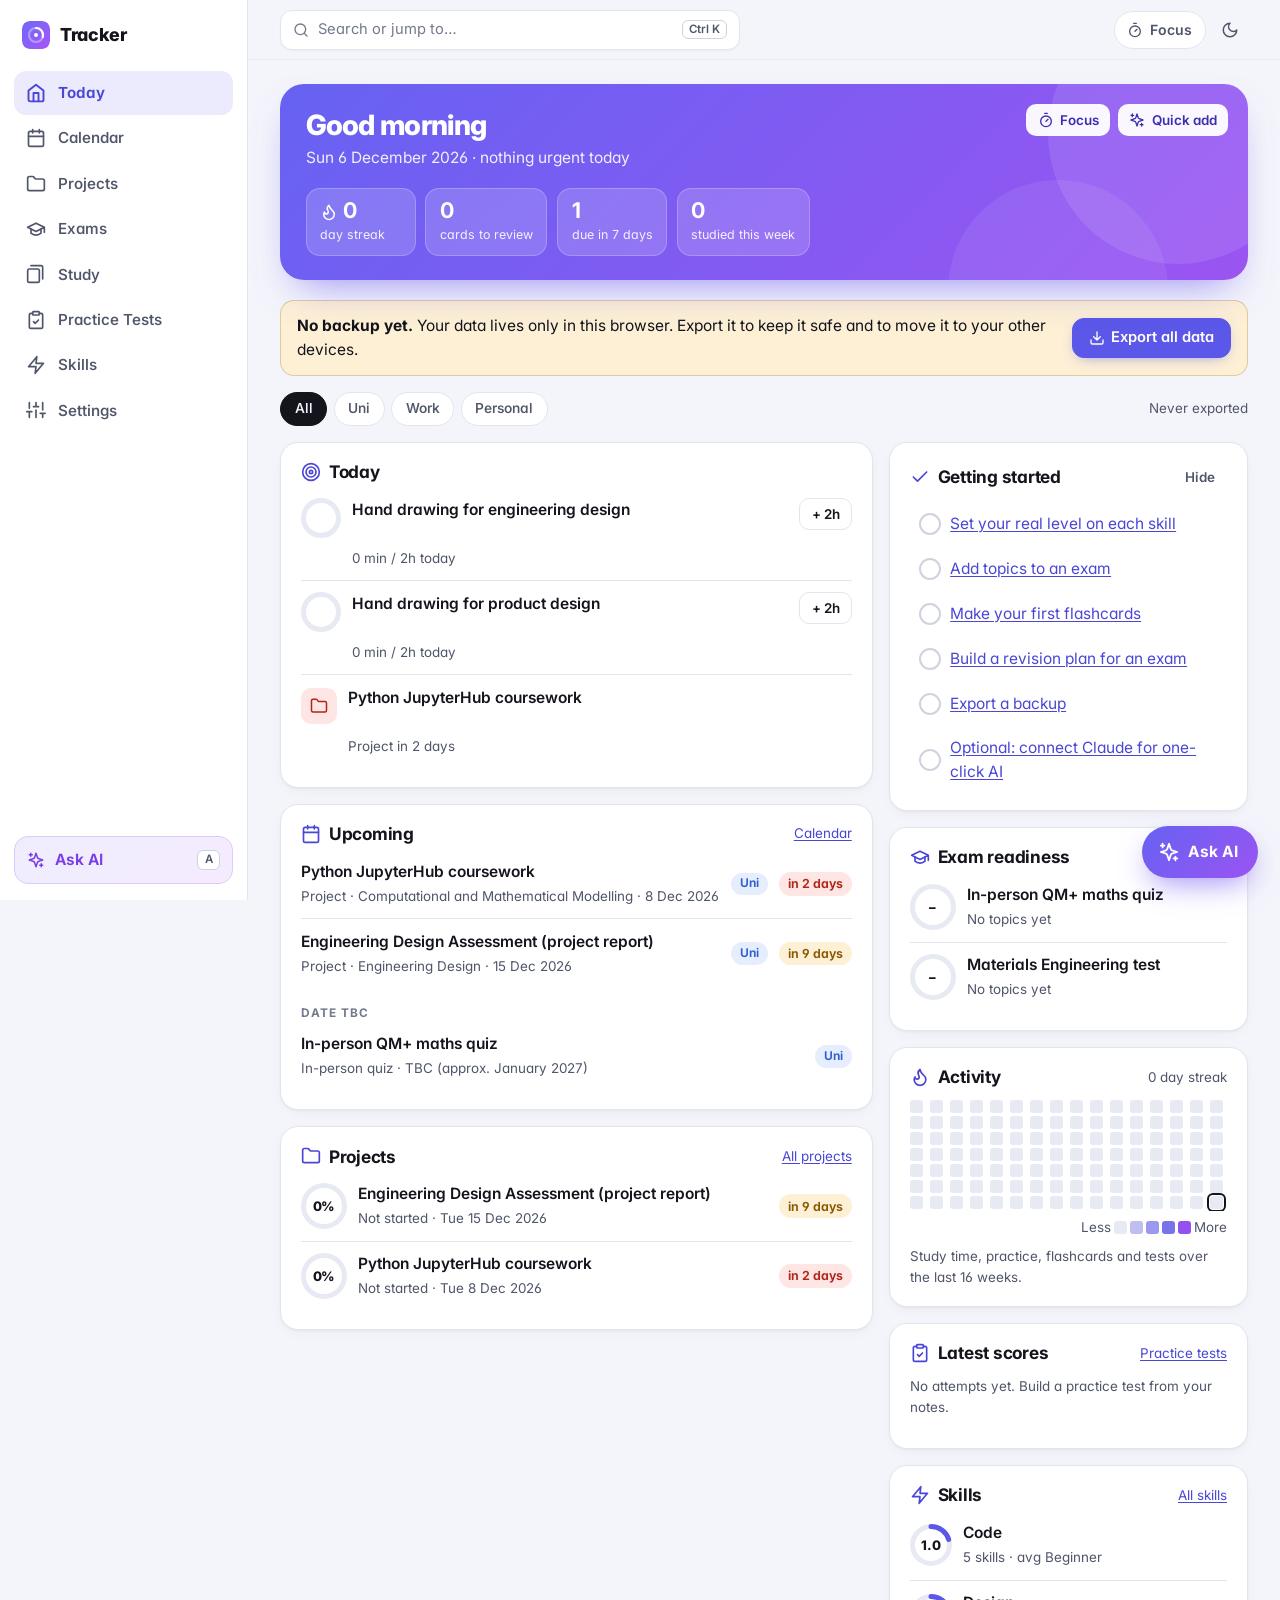
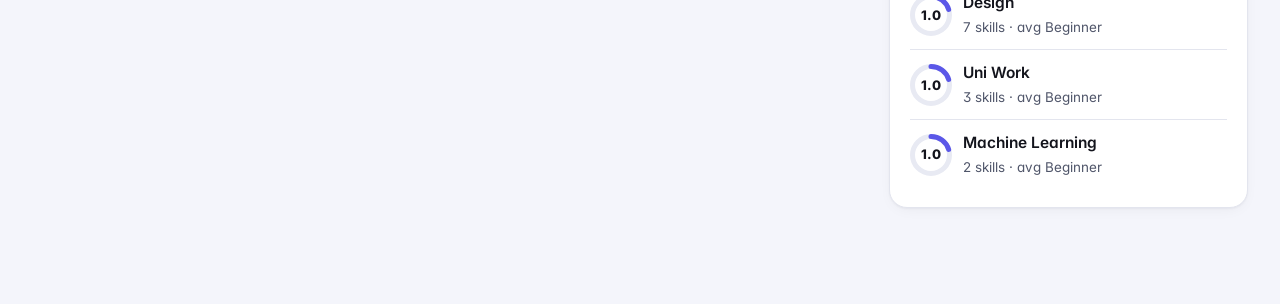
==== commit 1f768bb8: "WIP: redesign shell, study modules and simpler AI flow Not yet complete: study, review, topic and ca" ====
--- a/index.html
+++ b/index.html
@@ -4,16 +4,21 @@
   <meta charset="utf-8">
   <meta name="viewport" content="width=device-width, initial-scale=1, viewport-fit=cover">
   <title>Tracker</title>
-  <meta name="description" content="Personal tracker for projects, exams, practice tests and skills.">
-  <meta name="theme-color" content="#f6f7f9" media="(prefers-color-scheme: light)">
-  <meta name="theme-color" content="#14161a" media="(prefers-color-scheme: dark)">
+  <meta name="description" content="Personal tracker and study hub for projects, exams, practice tests and skills.">
+  <meta name="theme-color" content="#f4f5fb" media="(prefers-color-scheme: light)">
+  <meta name="theme-color" content="#0e1016" media="(prefers-color-scheme: dark)">
   <meta name="apple-mobile-web-app-capable" content="yes">
+  <meta name="apple-mobile-web-app-status-bar-style" content="default">
   <meta name="apple-mobile-web-app-title" content="Tracker">
   <link rel="icon" href="icon.svg" type="image/svg+xml">
   <link rel="apple-touch-icon" href="icon.svg">
   <link rel="manifest" href="manifest.webmanifest">
+  <link rel="preconnect" href="https://fonts.googleapis.com">
+  <link rel="preconnect" href="https://fonts.gstatic.com" crossorigin>
+  <link rel="stylesheet" href="https://fonts.googleapis.com/css2?family=Inter:wght@400;500;600;700;800&display=swap">
   <link rel="stylesheet" href="css/base.css">
   <link rel="stylesheet" href="css/components.css">
+  <link rel="stylesheet" href="css/study.css">
   <script>
     // Apply the saved theme before first paint to avoid a flash.
     try {
@@ -24,20 +29,28 @@
 </head>
 <body>
   <a class="skip" href="#app">Skip to content</a>
-  <header class="topbar no-print">
-    <a class="brand" href="#/" aria-label="Tracker home"><img class="brand-mark" src="icon.svg" alt="" width="22" height="22"> Tracker</a>
-    <nav aria-label="Main">
-      <ul class="nav">
-        <li><a data-nav href="#/">Dashboard</a></li>
-        <li><a data-nav href="#/projects">Projects</a></li>
-        <li><a data-nav href="#/exams" data-also="/subjects">Exams</a></li>
-        <li><a data-nav href="#/tests" data-also="/attempts">Practice Tests</a></li>
-        <li><a data-nav href="#/skills">Skills</a></li>
-        <li><a data-nav href="#/settings">Settings</a></li>
-      </ul>
-    </nav>
-  </header>
-  <main id="app" tabindex="-1"><p class="loading">Loading…</p></main>
+  <div class="shell">
+    <aside class="sidebar no-print" aria-label="Sidebar">
+      <a class="brand" href="#/" aria-label="Tracker home"><img class="brand-mark" src="icon.svg" alt="" width="28" height="28"><span>Tracker</span></a>
+      <nav aria-label="Main">
+        <ul class="side-nav" id="side-nav"></ul>
+      </nav>
+      <div class="side-foot" id="side-foot"></div>
+    </aside>
+    <div class="main-col">
+      <header class="topbar no-print">
+        <a class="brand brand-mobile" href="#/" aria-label="Tracker home"><img class="brand-mark" src="icon.svg" alt="" width="26" height="26"><span>Tracker</span></a>
+        <button class="search-btn" id="search-btn" type="button" aria-label="Search and commands (Ctrl+K)"></button>
+        <div class="top-actions">
+          <button class="timer-chip" id="timer-chip" type="button"></button>
+          <button class="icon-btn" id="theme-btn" type="button" aria-label="Toggle dark mode"></button>
+        </div>
+      </header>
+      <main id="app" tabindex="-1"><p class="loading">Loading…</p></main>
+    </div>
+  </div>
+  <nav class="bottombar no-print" aria-label="Main (mobile)" id="bottombar"></nav>
+  <button class="fab-ai no-print" id="fab-ai" type="button" aria-label="Ask AI"></button>
   <div id="toasts" class="toasts no-print" aria-live="polite"></div>
   <noscript><p class="card">This tracker needs JavaScript turned on.</p></noscript>
   <script type="module" src="js/app.js"></script>
--- a/css/base.css
+++ b/css/base.css
@@ -1,133 +1,223 @@
-/* Design tokens, light/dark themes, typography and page layout. */
+/* Design tokens, light/dark themes, typography and app layout (sidebar, top bar, bottom bar). */
 
 :root {
   color-scheme: light;
-  --font: system-ui, -apple-system, "Segoe UI", Roboto, "Helvetica Neue", Arial, sans-serif;
+  --font: "Inter", system-ui, -apple-system, "Segoe UI", Roboto, "Helvetica Neue", Arial, sans-serif;
   --mono: ui-monospace, SFMono-Regular, Menlo, Consolas, monospace;
 
-  --bg: #f6f7f9;
+  --bg: #f4f5fb;
   --surface: #ffffff;
-  --surface-2: #f0f2f5;
-  --line: #dde1e7;
-  --grid: #eceef2;
-  --text: #16191d;
-  --text-2: #4d5560;
-  --text-3: #6b7380;
-  --accent: #2f6fd1;
+  --surface-2: #f2f3f9;
+  --surface-3: #e8eaf3;
+  --line: #e3e5ee;
+  --line-strong: #cfd3e0;
+  --grid: #eef0f6;
+  --text: #13141c;
+  --text-2: #50566a;
+  --text-3: #737a8d;
+  --accent: #5b57e8;
+  --accent-2: #9550f0;
   --accent-ink: #ffffff;
-  --accent-soft: #e6eefb;
-  --focus: #1b5fc7;
+  --accent-soft: #ecebfd;
+  --accent-text: #4a46d6;
+  --grad: linear-gradient(135deg, #6662f2 0%, #9b54f2 100%);
+  --grad-soft: linear-gradient(135deg, #eeedfe 0%, #f5ecfe 100%);
+  --focus: #5b57e8;
 
   /* status: green / amber / red (always paired with a label) */
-  --green: #1d7a46;  --green-bg: #e3f4ea;  --green-fill: #2e9b5c;
-  --amber: #8a5a00;  --amber-bg: #fdf1d8;  --amber-fill: #e0a21a;
-  --red:   #b42318;  --red-bg:   #fde7e5;  --red-fill:   #d9473b;
+  --green: #16794a;  --green-bg: #e2f5ea;  --green-fill: #22a565;
+  --amber: #8a5800;  --amber-bg: #fdf0d5;  --amber-fill: #e7a417;
+  --red:   #b4231a;  --red-bg:   #fde6e3;  --red-fill:   #e24c3f;
 
   /* category tags */
-  --uni: #1f5fbf;      --uni-bg: #e5eefc;
-  --work: #6a3fc0;     --work-bg: #efe8fb;
-  --personal: #0c7a6b; --personal-bg: #def3ef;
-
-  --ai: #7c3aed; --ai-bg: #f1eafe;
+  --uni: #2f5fd0;      --uni-bg: #e6edfd;
+  --work: #7a3fd0;     --work-bg: #f1e8fd;
+  --personal: #0b7d6d; --personal-bg: #dcf4ef;
+
+  --ai: #7a3fe4; --ai-bg: #f3ecfe; --ai-line: #dccbfb;
 
   /* chart categorical series */
   --series-1: #2a78d6; --series-2: #eb6834; --series-3: #1baf7a; --series-4: #eda100;
   --series-5: #e87ba4; --series-6: #008300; --series-7: #6250d6; --series-8: #e34948;
 
-  --radius: 14px;
-  --radius-sm: 9px;
-  --shadow: 0 1px 2px rgba(16, 24, 40, .05), 0 1px 3px rgba(16, 24, 40, .06);
+  --radius: 18px;
+  --radius-md: 14px;
+  --radius-sm: 10px;
+  --shadow-sm: 0 1px 2px rgba(20, 22, 40, .04);
+  --shadow: 0 1px 2px rgba(20, 22, 40, .04), 0 4px 16px -6px rgba(20, 22, 40, .08);
+  --shadow-lg: 0 24px 60px -12px rgba(20, 22, 40, .28);
+  --sidebar: 248px;
+  --topbar: 60px;
+  --bottombar: 64px;
 }
 
 @media (prefers-color-scheme: dark) {
   :root:not([data-theme="light"]) {
     color-scheme: dark;
-    --bg: #14161a; --surface: #1c1f24; --surface-2: #252930; --line: #343a43; --grid: #2a2f37;
-    --text: #eef0f3; --text-2: #b9c0ca; --text-3: #8e96a2;
-    --accent: #5b95ea; --accent-ink: #0b1220; --accent-soft: #1f2d45; --focus: #8ab4ff;
-    --green: #6fd39b; --green-bg: #173326; --green-fill: #3fb874;
-    --amber: #f2c25c; --amber-bg: #3a2e12; --amber-fill: #d9a22e;
-    --red: #ff8f85;   --red-bg: #42201d;   --red-fill: #e2645a;
-    --uni: #8fb6f5; --uni-bg: #1d2b44; --work: #c3a8f5; --work-bg: #2c2242; --personal: #6fd6c4; --personal-bg: #163632;
-    --ai: #c4a5ff; --ai-bg: #2c2145;
+    --bg: #0d0f15; --surface: #151821; --surface-2: #1b1f2a; --surface-3: #242938; --line: #262b38; --line-strong: #353b4b; --grid: #20242f;
+    --text: #eceef5; --text-2: #aab0c0; --text-3: #81889a;
+    --accent: #8683ff; --accent-2: #b07cff; --accent-ink: #0d0f15; --accent-soft: #23234a; --accent-text: #a9a7ff;
+    --grad: linear-gradient(135deg, #5f5bea 0%, #8f4ee6 100%); --grad-soft: linear-gradient(135deg, #1d1e3d 0%, #261c3d 100%); --focus: #a9a7ff;
+    --green: #6fd8a0; --green-bg: #12301f; --green-fill: #36b874;
+    --amber: #f3c45f; --amber-bg: #372a0f; --amber-fill: #dba22c;
+    --red: #ff958a;   --red-bg: #3d1c19;   --red-fill: #e8645a;
+    --uni: #93b4ff; --uni-bg: #1b2846; --work: #c9a9ff; --work-bg: #2b2045; --personal: #6fd9c7; --personal-bg: #12332f;
+    --ai: #c7a8ff; --ai-bg: #261d40; --ai-line: #3d2d66;
     --series-1: #3987e5; --series-2: #d95926; --series-3: #199e70; --series-4: #c98500;
     --series-5: #d55181; --series-6: #008300; --series-7: #9085e9; --series-8: #e66767;
-    --shadow: 0 1px 2px rgba(0, 0, 0, .4);
+    --shadow-sm: none; --shadow: 0 1px 2px rgba(0,0,0,.35); --shadow-lg: 0 24px 60px -12px rgba(0,0,0,.6);
   }
 }
 :root[data-theme="dark"] {
   color-scheme: dark;
-  --bg: #14161a; --surface: #1c1f24; --surface-2: #252930; --line: #343a43; --grid: #2a2f37;
-  --text: #eef0f3; --text-2: #b9c0ca; --text-3: #8e96a2;
-  --accent: #5b95ea; --accent-ink: #0b1220; --accent-soft: #1f2d45; --focus: #8ab4ff;
-  --green: #6fd39b; --green-bg: #173326; --green-fill: #3fb874;
-  --amber: #f2c25c; --amber-bg: #3a2e12; --amber-fill: #d9a22e;
-  --red: #ff8f85;   --red-bg: #42201d;   --red-fill: #e2645a;
-  --uni: #8fb6f5; --uni-bg: #1d2b44; --work: #c3a8f5; --work-bg: #2c2242; --personal: #6fd6c4; --personal-bg: #163632;
-  --ai: #c4a5ff; --ai-bg: #2c2145;
+  --bg: #0d0f15; --surface: #151821; --surface-2: #1b1f2a; --surface-3: #242938; --line: #262b38; --line-strong: #353b4b; --grid: #20242f;
+  --text: #eceef5; --text-2: #aab0c0; --text-3: #81889a;
+  --accent: #8683ff; --accent-2: #b07cff; --accent-ink: #0d0f15; --accent-soft: #23234a; --accent-text: #a9a7ff;
+  --grad: linear-gradient(135deg, #5f5bea 0%, #8f4ee6 100%); --grad-soft: linear-gradient(135deg, #1d1e3d 0%, #261c3d 100%); --focus: #a9a7ff;
+  --green: #6fd8a0; --green-bg: #12301f; --green-fill: #36b874;
+  --amber: #f3c45f; --amber-bg: #372a0f; --amber-fill: #dba22c;
+  --red: #ff958a;   --red-bg: #3d1c19;   --red-fill: #e8645a;
+  --uni: #93b4ff; --uni-bg: #1b2846; --work: #c9a9ff; --work-bg: #2b2045; --personal: #6fd9c7; --personal-bg: #12332f;
+  --ai: #c7a8ff; --ai-bg: #261d40; --ai-line: #3d2d66;
   --series-1: #3987e5; --series-2: #d95926; --series-3: #199e70; --series-4: #c98500;
   --series-5: #d55181; --series-6: #008300; --series-7: #9085e9; --series-8: #e66767;
-  --shadow: 0 1px 2px rgba(0, 0, 0, .4);
+  --shadow-sm: none; --shadow: 0 1px 2px rgba(0,0,0,.35); --shadow-lg: 0 24px 60px -12px rgba(0,0,0,.6);
 }
 
 *, *::before, *::after { box-sizing: border-box; }
-html { -webkit-text-size-adjust: 100%; }
+html { -webkit-text-size-adjust: 100%; scroll-padding-top: calc(var(--topbar) + 12px); }
 body {
   margin: 0;
   background: var(--bg);
   color: var(--text);
-  font: 16px/1.5 var(--font);
+  font: 15.5px/1.55 var(--font);
+  font-feature-settings: "cv11", "ss01";
   -webkit-font-smoothing: antialiased;
   overflow-x: hidden;
 }
-h1, h2, h3 { line-height: 1.25; margin: 0 0 .5rem; letter-spacing: -.01em; }
-h1 { font-size: 1.6rem; }
-h2 { font-size: 1.15rem; }
-h3 { font-size: 1rem; }
+h1, h2, h3, h4 { line-height: 1.25; margin: 0 0 .5rem; letter-spacing: -.015em; font-weight: 700; }
+h1 { font-size: 1.75rem; letter-spacing: -.025em; font-weight: 800; }
+h2 { font-size: 1.08rem; }
+h3 { font-size: .98rem; }
 p { margin: 0 0 .75rem; }
-a { color: var(--accent); }
+a { color: var(--accent-text); text-underline-offset: 2px; }
 a:hover { text-decoration-thickness: 2px; }
-small, .small { font-size: .85rem; }
+small, .small { font-size: .84rem; }
 .muted { color: var(--text-2); }
 .faint { color: var(--text-3); }
 .mono { font-family: var(--mono); font-size: .85rem; }
 .pre { white-space: pre-wrap; }
+.center { text-align: center; }
 [hidden] { display: none !important; }
-:focus-visible { outline: 3px solid var(--focus); outline-offset: 2px; border-radius: 4px; }
+:focus-visible { outline: 3px solid var(--focus); outline-offset: 2px; border-radius: 6px; }
 h1:focus { outline: none; }
+kbd { font: 600 .72rem/1 var(--font); padding: .2rem .38rem; border-radius: 6px; border: 1px solid var(--line-strong); background: var(--surface); color: var(--text-2); }
+.ico { flex: none; vertical-align: -.18em; }
 
 .skip { position: absolute; left: -999px; top: 0; background: var(--surface); padding: .5rem 1rem; z-index: 100; }
 .skip:focus { left: .5rem; top: .5rem; }
 
-/* ---------- top bar ---------- */
+/* ---------- shell ---------- */
+.shell { display: grid; grid-template-columns: var(--sidebar) minmax(0, 1fr); min-height: 100vh; }
+.sidebar {
+  position: sticky; top: 0; height: 100vh; overflow-y: auto;
+  display: flex; flex-direction: column; gap: .5rem;
+  padding: 1.1rem .85rem 1rem;
+  background: var(--surface); border-right: 1px solid var(--line);
+}
+.brand { display: flex; align-items: center; gap: .6rem; font-weight: 800; font-size: 1.12rem; letter-spacing: -.02em; color: var(--text); text-decoration: none; padding: .2rem .55rem .9rem; }
+.brand-mark { display: block; border-radius: 8px; }
+.side-nav { list-style: none; margin: 0; padding: 0; display: grid; gap: 2px; }
+.side-nav a {
+  display: flex; align-items: center; gap: .75rem; padding: .62rem .75rem; border-radius: 12px;
+  color: var(--text-2); text-decoration: none; font-weight: 550; font-size: .95rem; transition: background .15s, color .15s;
+}
+.side-nav a:hover { background: var(--surface-2); color: var(--text); }
+.side-nav a[aria-current="page"] { background: var(--accent-soft); color: var(--accent-text); font-weight: 650; }
+.side-nav a[aria-current="page"] .ico { stroke-width: 2.3; }
+.side-foot { margin-top: auto; padding-top: .75rem; }
+.side-ai {
+  width: 100%; display: flex; align-items: center; gap: .6rem; padding: .7rem .8rem; border-radius: 14px; cursor: pointer;
+  border: 1px solid var(--ai-line); background: var(--grad-soft); color: var(--ai); font: inherit; font-weight: 650;
+}
+.side-ai span { flex: 1; text-align: left; }
+.side-ai:hover { filter: brightness(.98); box-shadow: var(--shadow); }
+
+.main-col { min-width: 0; display: flex; flex-direction: column; }
 .topbar {
-  position: sticky; top: 0; z-index: 20;
-  display: flex; align-items: center; gap: 1rem;
-  padding: .55rem max(1rem, env(safe-area-inset-left));
-  padding-top: max(.55rem, env(safe-area-inset-top));
-  background: color-mix(in srgb, var(--bg) 88%, transparent);
-  backdrop-filter: saturate(1.4) blur(10px);
-  -webkit-backdrop-filter: saturate(1.4) blur(10px);
-  border-bottom: 1px solid var(--line);
-}
-.brand { font-weight: 700; color: var(--text); text-decoration: none; display: flex; align-items: center; gap: .4rem; white-space: nowrap; }
-.brand-mark { display: block; border-radius: 6px; }
-.nav { display: flex; gap: .25rem; list-style: none; margin: 0; padding: 0; overflow-x: auto; scrollbar-width: none; }
-.nav::-webkit-scrollbar { display: none; }
-.nav a {
-  display: block; padding: .45rem .75rem; border-radius: 999px;
-  color: var(--text-2); text-decoration: none; font-weight: 500; white-space: nowrap; font-size: .95rem;
-}
-.nav a:hover { background: var(--surface-2); color: var(--text); }
-.nav a[aria-current="page"] { background: var(--accent-soft); color: var(--accent); }
-
-main { max-width: 1180px; margin: 0 auto; padding: 1.25rem 1rem 5rem; outline: none; }
+  position: sticky; top: 0; z-index: 30; height: var(--topbar);
+  display: flex; align-items: center; gap: .75rem;
+  padding: 0 clamp(1rem, 3vw, 2rem);
+  padding-top: env(safe-area-inset-top);
+  background: color-mix(in srgb, var(--bg) 82%, transparent);
+  backdrop-filter: saturate(1.6) blur(14px); -webkit-backdrop-filter: saturate(1.6) blur(14px);
+  border-bottom: 1px solid color-mix(in srgb, var(--line) 70%, transparent);
+}
+.brand-mobile { display: none; padding: 0; font-size: 1.05rem; }
+.search-btn {
+  flex: 1; max-width: 460px; display: flex; align-items: center; gap: .55rem; height: 40px; padding: 0 .75rem;
+  border: 1px solid var(--line); border-radius: 12px; background: var(--surface); color: var(--text-3);
+  font: inherit; font-size: .92rem; cursor: pointer; text-align: left; box-shadow: var(--shadow-sm);
+}
+.search-btn span { flex: 1; }
+.search-btn:hover { border-color: var(--line-strong); color: var(--text-2); }
+.top-actions { display: flex; align-items: center; gap: .4rem; margin-left: auto; }
+.timer-chip {
+  display: inline-flex; align-items: center; gap: .4rem; height: 38px; padding: 0 .8rem; border-radius: 999px;
+  border: 1px solid var(--line); background: var(--surface); color: var(--text-2); font: inherit; font-weight: 600; font-size: .88rem; cursor: pointer;
+}
+.timer-chip:hover { border-color: var(--line-strong); color: var(--text); }
+.timer-chip.running { background: var(--grad); color: #fff; border-color: transparent; box-shadow: 0 6px 18px -6px rgba(91, 87, 232, .6); }
+.timer-chip.running.is-break { background: var(--green-fill); box-shadow: none; }
+.chip-time { font-variant-numeric: tabular-nums; }
+
+main { width: 100%; max-width: 1240px; margin: 0 auto; padding: 1.5rem clamp(1rem, 3vw, 2rem) 6rem; outline: none; }
 .loading { color: var(--text-2); }
 
-@media (max-width: 760px) {
-  .topbar { flex-direction: column; align-items: stretch; gap: .35rem; padding-bottom: .4rem; }
-  .brand { font-size: .95rem; }
-  .nav a { padding: .4rem .65rem; font-size: .9rem; }
-  main { padding: 1rem 1rem 5rem; }
-  h1 { font-size: 1.35rem; }
-}
+.bottombar { display: none; }
+.fab-ai {
+  position: fixed; right: 1.4rem; bottom: 1.4rem; z-index: 40;
+  display: inline-flex; align-items: center; gap: .5rem; height: 52px; padding: 0 1.2rem 0 1rem; border-radius: 999px;
+  border: 0; background: var(--grad); color: #fff; font: inherit; font-weight: 700; cursor: pointer;
+  box-shadow: 0 12px 30px -8px rgba(110, 80, 240, .65); transition: transform .15s;
+}
+.fab-ai:hover { transform: translateY(-2px); }
+
+@media (max-width: 900px) {
+  .shell { grid-template-columns: minmax(0, 1fr); }
+  .sidebar { display: none; }
+  .brand-mobile { display: flex; }
+  .search-btn span, .search-btn kbd { display: none; }
+  .search-btn { flex: none; width: 40px; padding: 0; justify-content: center; margin-left: auto; }
+  .top-actions { margin-left: 0; }
+  .timer-chip .chip-label { display: none; }
+  .timer-chip { padding: 0 .65rem; }
+  main { padding: 1.1rem 1rem calc(var(--bottombar) + 6rem + env(safe-area-inset-bottom)); }
+  h1 { font-size: 1.45rem; }
+  .bottombar {
+    position: fixed; left: 0; right: 0; bottom: 0; z-index: 35;
+    display: grid; grid-template-columns: repeat(6, 1fr);
+    padding: .3rem .25rem calc(.3rem + env(safe-area-inset-bottom));
+    background: color-mix(in srgb, var(--surface) 90%, transparent);
+    backdrop-filter: saturate(1.6) blur(14px); -webkit-backdrop-filter: saturate(1.6) blur(14px);
+    border-top: 1px solid var(--line);
+  }
+  .bottombar > a, .bottombar > .more-btn {
+    display: flex; flex-direction: column; align-items: center; gap: 2px; padding: .35rem 0; border-radius: 12px;
+    color: var(--text-3); text-decoration: none; font: inherit; font-size: .68rem; font-weight: 600; background: none; border: 0; cursor: pointer;
+  }
+  .bottombar > [aria-current="page"] { color: var(--accent-text); }
+  .bottombar > [aria-current="page"] .ico { stroke-width: 2.4; }
+  .more-menu {
+    position: absolute; right: .5rem; bottom: calc(100% + .5rem); min-width: 210px; padding: .4rem;
+    background: var(--surface); border: 1px solid var(--line); border-radius: 16px; box-shadow: var(--shadow-lg);
+  }
+  .more-menu a, .more-menu button {
+    display: flex; align-items: center; gap: .65rem; width: 100%; padding: .7rem .8rem; border-radius: 10px;
+    color: var(--text); text-decoration: none; font: inherit; font-weight: 550; background: none; border: 0; cursor: pointer; text-align: left;
+  }
+  .more-menu a:hover, .more-menu button:hover { background: var(--surface-2); }
+  .fab-ai { bottom: calc(var(--bottombar) + 1rem + env(safe-area-inset-bottom)); right: 1rem; height: 50px; width: 50px; padding: 0; justify-content: center; }
+  .fab-ai span { display: none; }
+}
+@media (min-width: 901px) { .more-menu { display: none !important; } }
--- a/css/components.css
+++ b/css/components.css
@@ -1,239 +1,294 @@
-/* Cards, buttons, forms, tags, progress, modals, tables, print. */
-
-.page-head { display: flex; justify-content: space-between; align-items: flex-end; gap: 1rem; flex-wrap: wrap; margin-bottom: 1rem; }
+/* Cards, buttons, forms, tags, progress, rings, modals, tables, print. */
+
+.page-head { display: flex; justify-content: space-between; align-items: flex-end; gap: 1rem; flex-wrap: wrap; margin-bottom: 1.25rem; }
 .page-head h1 { margin: 0; }
-.page-head p { margin: .2rem 0 0; }
-.page-actions { display: flex; gap: .5rem; flex-wrap: wrap; }
-.crumbs { font-size: .9rem; margin-bottom: .35rem; }
-.crumbs a { color: var(--text-2); text-decoration: none; }
-.crumbs a:hover { color: var(--accent); }
-
-.card { background: var(--surface); border: 1px solid var(--line); border-radius: var(--radius); padding: 1rem 1.1rem; box-shadow: var(--shadow); min-width: 0; }
+.page-head p { margin: .25rem 0 0; }
+.page-actions { display: flex; gap: .5rem; flex-wrap: wrap; align-items: center; }
+.crumbs { font-size: .88rem; margin-bottom: .5rem; }
+.crumbs a { color: var(--text-2); text-decoration: none; display: inline-flex; align-items: center; gap: .25rem; }
+.crumbs a:hover { color: var(--accent-text); }
+.eyebrow { font-size: .74rem; font-weight: 700; letter-spacing: .08em; text-transform: uppercase; color: var(--text-3); margin: 1.1rem 0 .55rem; }
+
+.card { background: var(--surface); border: 1px solid var(--line); border-radius: var(--radius); padding: 1.15rem 1.25rem; box-shadow: var(--shadow); min-width: 0; }
 .card + .card { margin-top: 1rem; }
-.card-head { display: flex; justify-content: space-between; align-items: center; gap: .5rem; flex-wrap: wrap; margin-bottom: .6rem; }
-.card-head h2 { margin: 0; }
+.card-head { display: flex; justify-content: space-between; align-items: center; gap: .6rem; flex-wrap: wrap; margin-bottom: .75rem; }
+.card-head h2 { margin: 0; display: flex; align-items: center; gap: .5rem; }
+.card-head h2 .ico { color: var(--accent-text); }
 .grid { display: grid; gap: 1rem; grid-template-columns: repeat(auto-fill, minmax(min(100%, 300px), 1fr)); }
 .grid-2 { display: grid; gap: 1rem; grid-template-columns: repeat(2, minmax(0, 1fr)); }
 .grid-3 { display: grid; gap: 1rem; grid-template-columns: repeat(3, minmax(0, 1fr)); }
+.grid-main { display: grid; gap: 1rem; grid-template-columns: minmax(0, 1.65fr) minmax(0, 1fr); align-items: start; }
 .stack > * + * { margin-top: 1rem; }
-.grid .card + .card, .grid-2 .card + .card, .grid-3 .card + .card { margin-top: 0; }
+.grid .card + .card, .grid-2 .card + .card, .grid-3 .card + .card, .grid-main .card + .card { margin-top: 0; }
+.grid-main > .stack > .card + .card { margin-top: 1rem; }
+@media (max-width: 1000px) { .grid-main { grid-template-columns: minmax(0, 1fr); } }
 @media (max-width: 860px) { .grid-2, .grid-3 { grid-template-columns: minmax(0, 1fr); } }
 
 .row { display: flex; align-items: center; gap: .5rem; }
-.row-wrap { display: flex; align-items: center; gap: .5rem .9rem; flex-wrap: wrap; }
+.row-wrap { display: flex; align-items: center; gap: .5rem .75rem; flex-wrap: wrap; }
+.center-row { justify-content: center; }
 .spread { display: flex; justify-content: space-between; align-items: center; gap: .5rem; }
 .grow { flex: 1; min-width: 0; }
 .mt { margin-top: 1rem; }
 
 /* ---------- buttons ---------- */
 .btn {
-  display: inline-flex; align-items: center; justify-content: center; gap: .35rem;
-  min-height: 40px; padding: .45rem .9rem;
-  border: 1px solid var(--line); border-radius: 10px;
+  display: inline-flex; align-items: center; justify-content: center; gap: .4rem;
+  min-height: 40px; padding: .5rem 1rem;
+  border: 1px solid var(--line); border-radius: 12px;
   background: var(--surface); color: var(--text);
-  font: inherit; font-weight: 550; font-size: .95rem; line-height: 1.2;
+  font: inherit; font-weight: 600; font-size: .92rem; line-height: 1.2;
   cursor: pointer; text-decoration: none; white-space: nowrap;
-}
-.btn:hover { background: var(--surface-2); }
-.btn:disabled { opacity: .55; cursor: not-allowed; }
-.btn-primary { background: var(--accent); border-color: var(--accent); color: var(--accent-ink); }
-.btn-primary:hover { background: color-mix(in srgb, var(--accent) 88%, black); }
-.btn-danger { color: var(--red); border-color: color-mix(in srgb, var(--red) 40%, var(--line)); }
+  transition: background .15s, border-color .15s, box-shadow .15s, transform .1s;
+}
+.btn:hover { background: var(--surface-2); border-color: var(--line-strong); }
+.btn:active { transform: translateY(1px); }
+.btn:disabled, .btn[aria-disabled="true"] { opacity: .55; cursor: not-allowed; pointer-events: none; }
+.btn-primary { background: var(--accent); border-color: var(--accent); color: var(--accent-ink); box-shadow: 0 4px 14px -6px color-mix(in srgb, var(--accent) 70%, transparent); }
+.btn-primary:hover { background: color-mix(in srgb, var(--accent) 88%, black); border-color: transparent; }
+.btn-danger { color: var(--red); border-color: color-mix(in srgb, var(--red) 30%, var(--line)); }
 .btn-danger:hover { background: var(--red-bg); }
-.btn-ai { color: var(--ai); border-color: color-mix(in srgb, var(--ai) 35%, var(--line)); background: var(--ai-bg); }
-.btn-ai:hover { background: color-mix(in srgb, var(--ai-bg) 70%, var(--ai)); }
-.btn-small { min-height: 32px; padding: .25rem .6rem; font-size: .85rem; border-radius: 8px; }
-.btn-link { border-color: transparent; background: transparent; color: var(--accent); }
+.btn-ai { color: #fff; border: 0; background: var(--grad); box-shadow: 0 6px 18px -8px rgba(120, 80, 240, .7); }
+.btn-ai:hover { background: var(--grad); filter: brightness(1.06); }
+.btn-ghost { border-color: transparent; background: transparent; color: var(--text-2); }
+.btn-ghost:hover { background: var(--surface-2); color: var(--text); border-color: transparent; }
+.btn-small { min-height: 32px; padding: .3rem .7rem; font-size: .84rem; border-radius: 10px; }
+.btn-lg { min-height: 50px; font-size: 1rem; border-radius: 14px; }
+.btn-block { width: 100%; }
+.btn-link { border-color: transparent; background: transparent; color: var(--accent-text); box-shadow: none; }
+.btn.loading { position: relative; color: transparent !important; }
+.btn.loading::after { content: ""; position: absolute; width: 18px; height: 18px; border-radius: 50%; border: 2.5px solid rgba(255,255,255,.4); border-top-color: #fff; animation: spin .8s linear infinite; }
+@keyframes spin { to { transform: rotate(360deg); } }
 .icon-btn {
   display: inline-grid; place-items: center; width: 36px; height: 36px; flex: none;
-  border: 1px solid transparent; border-radius: 8px; background: transparent; color: var(--text-2); cursor: pointer; font-size: 1rem;
+  border: 1px solid transparent; border-radius: 10px; background: transparent; color: var(--text-2); cursor: pointer; font-size: .95rem;
 }
 .icon-btn:hover { background: var(--surface-2); color: var(--text); }
+.icon-btn:disabled { opacity: .35; cursor: default; }
 .icon-btn[aria-pressed="true"] { color: var(--red); background: var(--red-bg); }
 .icon-btn.danger:hover { color: var(--red); background: var(--red-bg); }
 
 /* ---------- chips / tags ---------- */
-.chips { display: flex; gap: .4rem; flex-wrap: wrap; }
-.chip { border: 1px solid var(--line); background: var(--surface); color: var(--text-2); border-radius: 999px; padding: .35rem .85rem; font: inherit; font-size: .9rem; cursor: pointer; min-height: 36px; }
-.chip[aria-pressed="true"] { background: var(--accent-soft); color: var(--accent); border-color: var(--accent); font-weight: 600; }
+.chips { display: flex; gap: .4rem; flex-wrap: wrap; align-items: center; }
+.chip { border: 1px solid var(--line); background: var(--surface); color: var(--text-2); border-radius: 999px; padding: .32rem .85rem; font: inherit; font-size: .86rem; font-weight: 550; cursor: pointer; min-height: 34px; }
+.chip:hover { border-color: var(--line-strong); color: var(--text); }
+.chip[aria-pressed="true"] { background: var(--text); color: var(--bg); border-color: var(--text); }
 .chip-uni[aria-pressed="true"] { background: var(--uni-bg); color: var(--uni); border-color: var(--uni); }
 .chip-work[aria-pressed="true"] { background: var(--work-bg); color: var(--work); border-color: var(--work); }
 .chip-personal[aria-pressed="true"] { background: var(--personal-bg); color: var(--personal); border-color: var(--personal); }
-.tag { display: inline-block; padding: .1rem .55rem; border-radius: 999px; font-size: .78rem; font-weight: 600; background: var(--surface-2); color: var(--text-2); white-space: nowrap; vertical-align: middle; }
+.chip-radio { position: relative; }
+.chip-radio input { position: absolute; opacity: 0; inset: 0; cursor: pointer; }
+.chip-radio span { display: inline-flex; align-items: center; min-height: 36px; padding: .3rem .85rem; border: 1px solid var(--line); border-radius: 999px; font-size: .88rem; font-weight: 550; color: var(--text-2); }
+.chip-radio input:checked + span { background: var(--accent-soft); border-color: var(--accent); color: var(--accent-text); }
+.chip-radio input:focus-visible + span { outline: 3px solid var(--focus); outline-offset: 2px; }
+.quick-chips { margin-top: .5rem; }
+.quick-chips .chip { font-size: .8rem; min-height: 30px; padding: .25rem .7rem; background: var(--surface-2); border-color: transparent; }
+.quick-chips .chip:hover { background: var(--ai-bg); color: var(--ai); }
+.tag { display: inline-flex; align-items: center; gap: .25rem; padding: .12rem .55rem; border-radius: 999px; font-size: .75rem; font-weight: 650; background: var(--surface-2); color: var(--text-2); white-space: nowrap; vertical-align: middle; }
 .tag-uni { background: var(--uni-bg); color: var(--uni); }
 .tag-work { background: var(--work-bg); color: var(--work); }
 .tag-personal { background: var(--personal-bg); color: var(--personal); }
 .tag-green { background: var(--green-bg); color: var(--green); }
 .tag-amber { background: var(--amber-bg); color: var(--amber); }
 .tag-red { background: var(--red-bg); color: var(--red); }
+.tag-accent { background: var(--accent-soft); color: var(--accent-text); }
 .tag-none { background: var(--surface-2); color: var(--text-2); }
 .tags { display: flex; gap: .35rem; flex-wrap: wrap; align-items: center; }
 
-.dot { display: inline-block; width: .65rem; height: .65rem; border-radius: 50%; margin-right: .3rem; vertical-align: baseline; }
-.dot-green { background: var(--green-fill); } .dot-amber { background: var(--amber-fill); } .dot-red { background: var(--red-fill); }
-
-/* ---------- progress & meters ---------- */
-.progress { height: 10px; background: var(--surface-2); border-radius: 999px; overflow: hidden; }
+.dot { display: inline-block; width: .62rem; height: .62rem; border-radius: 50%; margin-right: .35rem; vertical-align: baseline; }
+.dot-green { background: var(--green-fill); } .dot-amber { background: var(--amber-fill); } .dot-red { background: var(--red-fill); } .dot-accent { background: var(--accent); }
+
+/* ---------- progress, meters, rings ---------- */
+.progress { height: 8px; background: var(--surface-3); border-radius: 999px; overflow: hidden; }
 .progress-small { height: 6px; }
-.progress-fill { height: 100%; background: var(--accent); border-radius: 999px; transition: width .3s; }
-.meter { display: flex; gap: 2px; height: 12px; border-radius: 999px; overflow: hidden; background: var(--surface-2); }
+.progress-fill { height: 100%; background: var(--grad); border-radius: 999px; transition: width .4s; }
+.meter { display: flex; gap: 2px; height: 10px; border-radius: 999px; overflow: hidden; background: var(--surface-3); }
 .meter-seg { min-width: 4px; }
 .meter-green { background: var(--green-fill); } .meter-amber { background: var(--amber-fill); } .meter-red { background: var(--red-fill); }
-.meter-legend { display: flex; gap: .9rem; flex-wrap: wrap; margin-top: .35rem; color: var(--text-2); }
-.big-num { font-size: 1.9rem; font-weight: 700; line-height: 1.1; letter-spacing: -.02em; }
-.stat-row { display: grid; grid-template-columns: repeat(auto-fit, minmax(110px, 1fr)); gap: .75rem; }
-.stat { background: var(--surface-2); border-radius: var(--radius-sm); padding: .6rem .75rem; }
-.stat .label { font-size: .8rem; color: var(--text-2); }
-.stat .value { font-size: 1.3rem; font-weight: 700; }
+.meter-legend { display: flex; gap: .9rem; flex-wrap: wrap; margin-top: .4rem; color: var(--text-2); }
+.big-num { font-size: 2rem; font-weight: 800; line-height: 1.05; letter-spacing: -.03em; }
+.stat-row { display: grid; grid-template-columns: repeat(auto-fit, minmax(130px, 1fr)); gap: .75rem; }
+.stat { background: var(--surface); border: 1px solid var(--line); border-radius: var(--radius-md); padding: .8rem .95rem; box-shadow: var(--shadow-sm); }
+.stat .label { font-size: .78rem; color: var(--text-2); font-weight: 600; display: flex; align-items: center; gap: .35rem; }
+.stat .value { font-size: 1.45rem; font-weight: 800; letter-spacing: -.02em; }
+.ring { position: relative; display: inline-grid; place-items: center; flex: none; }
+.ring svg { position: absolute; inset: 0; }
+.ring-track { stroke: var(--surface-3); }
+.ring-fill { stroke: var(--accent); transition: stroke-dashoffset .6s ease; }
+.ring-green .ring-fill { stroke: var(--green-fill); } .ring-amber .ring-fill { stroke: var(--amber-fill); } .ring-red .ring-fill { stroke: var(--red-fill); }
+.ring-text { position: relative; font-weight: 800; font-size: .82rem; letter-spacing: -.02em; }
 
 /* ---------- lists ---------- */
 .list { list-style: none; margin: 0; padding: 0; }
-.list > li { display: flex; align-items: center; gap: .6rem; padding: .55rem 0; border-top: 1px solid var(--line); min-width: 0; }
-.list > li:first-child { border-top: 0; }
-.list .title { font-weight: 550; overflow-wrap: anywhere; }
-.list .done .title { text-decoration: line-through; color: var(--text-3); }
+.list > li { display: flex; align-items: center; gap: .7rem; padding: .65rem 0; border-top: 1px solid var(--line); min-width: 0; }
+.list > li:first-child { border-top: 0; padding-top: .2rem; }
+.list .title { font-weight: 600; overflow-wrap: anywhere; }
+.list .done .title, .list li.done .title { text-decoration: line-through; color: var(--text-3); }
 .list .actions { display: flex; gap: .1rem; margin-left: auto; flex: none; }
 .list-link { color: inherit; text-decoration: none; display: block; }
-.list-link:hover .title { color: var(--accent); }
+.list-link:hover .title { color: var(--accent-text); }
 .when { white-space: nowrap; font-size: .85rem; }
-.urg { font-weight: 600; font-size: .82rem; padding: .1rem .5rem; border-radius: 999px; white-space: nowrap; }
+.urg { font-weight: 650; font-size: .78rem; padding: .14rem .55rem; border-radius: 999px; white-space: nowrap; }
 .urg-red { background: var(--red-bg); color: var(--red); }
 .urg-amber { background: var(--amber-bg); color: var(--amber); }
 .urg-green { background: var(--green-bg); color: var(--green); }
 .check { width: 22px; height: 22px; accent-color: var(--accent); flex: none; cursor: pointer; }
-
-.item-card { display: block; color: inherit; text-decoration: none; }
-.item-card:hover { border-color: color-mix(in srgb, var(--accent) 50%, var(--line)); }
-.item-card h3 { margin: .35rem 0 .2rem; }
-
-.empty { text-align: center; padding: 1.5rem 1rem; color: var(--text-2); border: 1.5px dashed var(--line); border-radius: var(--radius); }
+.list-icon { width: 36px; height: 36px; border-radius: 10px; display: grid; place-items: center; flex: none; background: var(--accent-soft); color: var(--accent-text); }
+.list-icon.red { background: var(--red-bg); color: var(--red); } .list-icon.amber { background: var(--amber-bg); color: var(--amber); } .list-icon.green { background: var(--green-bg); color: var(--green); }
+
+.item-card { display: block; color: inherit; text-decoration: none; transition: transform .15s, box-shadow .15s, border-color .15s; }
+.item-card:hover { transform: translateY(-2px); box-shadow: 0 10px 30px -12px rgba(20, 22, 40, .25); border-color: var(--line-strong); }
+.item-card h3 { margin: .45rem 0 .2rem; font-size: 1.05rem; }
+
+.empty { text-align: center; padding: 1.75rem 1rem; color: var(--text-2); border: 1.5px dashed var(--line-strong); border-radius: var(--radius-md); background: color-mix(in srgb, var(--surface-2) 50%, transparent); }
 .empty p { margin-bottom: .75rem; }
 
-.banner { display: flex; align-items: center; gap: .75rem; flex-wrap: wrap; border-radius: var(--radius); padding: .75rem 1rem; margin-bottom: 1rem; border: 1px solid; }
+.banner { display: flex; align-items: center; gap: .75rem; flex-wrap: wrap; border-radius: var(--radius-md); padding: .8rem 1rem; margin-bottom: 1rem; border: 1px solid; }
 .banner p { margin: 0; flex: 1; min-width: 200px; }
-.banner-warn { background: var(--amber-bg); border-color: color-mix(in srgb, var(--amber) 35%, transparent); color: var(--text); }
-.banner-info { background: var(--accent-soft); border-color: color-mix(in srgb, var(--accent) 30%, transparent); }
-.banner-danger { background: var(--red-bg); border-color: color-mix(in srgb, var(--red) 35%, transparent); }
-
+.banner-warn { background: var(--amber-bg); border-color: color-mix(in srgb, var(--amber) 25%, transparent); color: var(--text); }
+.banner-info { background: var(--accent-soft); border-color: color-mix(in srgb, var(--accent) 25%, transparent); }
+.banner-danger { background: var(--red-bg); border-color: color-mix(in srgb, var(--red) 25%, transparent); }
+.banner-ai { background: var(--grad-soft); border-color: var(--ai-line); }
 .focus-box { border-left: 4px solid var(--red-fill); }
 
-/* ---------- segmented rating ---------- */
-.seg { display: inline-flex; border: 1px solid var(--line); border-radius: 10px; overflow: hidden; flex: none; }
-.seg button { border: 0; border-left: 1px solid var(--line); background: var(--surface); color: var(--text-2); font: inherit; font-size: .82rem; padding: .35rem .6rem; min-height: 36px; cursor: pointer; }
-.seg button:first-child { border-left: 0; }
-.seg button:hover { background: var(--surface-2); }
-.seg button[aria-pressed="true"].r-green { background: var(--green-bg); color: var(--green); font-weight: 650; }
-.seg button[aria-pressed="true"].r-amber { background: var(--amber-bg); color: var(--amber); font-weight: 650; }
-.seg button[aria-pressed="true"].r-red { background: var(--red-bg); color: var(--red); font-weight: 650; }
-.seg button[aria-pressed="true"].r-accent { background: var(--accent-soft); color: var(--accent); font-weight: 650; }
+/* ---------- segmented controls ---------- */
+.seg { display: inline-flex; border: 1px solid var(--line); border-radius: 12px; overflow: hidden; flex: none; background: var(--surface-2); padding: 2px; gap: 2px; }
+.seg button { border: 0; border-radius: 9px; background: transparent; color: var(--text-2); font: inherit; font-size: .8rem; font-weight: 600; padding: .35rem .6rem; min-height: 34px; cursor: pointer; }
+.seg button:hover { background: var(--surface); color: var(--text); }
+.seg button[aria-pressed="true"] { background: var(--surface); box-shadow: var(--shadow-sm), 0 0 0 1px var(--line); color: var(--text); }
+.seg button[aria-pressed="true"].r-green { background: var(--green-bg); color: var(--green); box-shadow: none; }
+.seg button[aria-pressed="true"].r-amber { background: var(--amber-bg); color: var(--amber); box-shadow: none; }
+.seg button[aria-pressed="true"].r-red { background: var(--red-bg); color: var(--red); box-shadow: none; }
+.seg button[aria-pressed="true"].r-accent { background: var(--accent); color: var(--accent-ink); box-shadow: none; }
 .topic-row { flex-wrap: wrap; }
-@media (max-width: 560px) { .seg button { padding: .35rem .45rem; font-size: .78rem; } }
+@media (max-width: 560px) { .seg button { padding: .35rem .45rem; font-size: .76rem; } }
 
 /* ---------- tabs ---------- */
-.tabs { display: flex; gap: .25rem; border-bottom: 1px solid var(--line); margin-bottom: 1rem; overflow-x: auto; scrollbar-width: none; }
+.tabs { display: flex; gap: .25rem; margin-bottom: 1.1rem; overflow-x: auto; scrollbar-width: none; padding: 3px; background: var(--surface-2); border: 1px solid var(--line); border-radius: 14px; width: fit-content; max-width: 100%; }
 .tabs::-webkit-scrollbar { display: none; }
-.tab { border: 0; background: none; font: inherit; font-weight: 550; color: var(--text-2); padding: .6rem .9rem; border-bottom: 3px solid transparent; cursor: pointer; white-space: nowrap; text-decoration: none; }
-.tab[aria-selected="true"] { color: var(--accent); border-bottom-color: var(--accent); }
+.tab { border: 0; background: none; font: inherit; font-weight: 600; font-size: .9rem; color: var(--text-2); padding: .45rem .9rem; border-radius: 11px; cursor: pointer; white-space: nowrap; text-decoration: none; }
+.tab[aria-selected="true"] { color: var(--text); background: var(--surface); box-shadow: var(--shadow-sm), 0 0 0 1px var(--line); }
 .tab:hover { color: var(--text); }
 
 /* ---------- forms ---------- */
-.field { margin-bottom: .85rem; border: 0; padding: 0; min-width: 0; }
-.field > label, .field legend { display: block; font-weight: 600; font-size: .9rem; margin-bottom: .3rem; }
+.field { margin-bottom: .9rem; border: 0; padding: 0; min-width: 0; }
+.field > label, .field legend { display: block; font-weight: 600; font-size: .88rem; margin-bottom: .35rem; }
 .field-check { display: flex; align-items: center; gap: .5rem; flex-wrap: wrap; }
 .field-check label { font-weight: 550; }
 .field-check input { width: 20px; height: 20px; accent-color: var(--accent); }
-.help { display: block; color: var(--text-2); margin-top: .25rem; flex-basis: 100%; }
+.help { display: block; color: var(--text-2); margin-top: .3rem; flex-basis: 100%; }
 input[type=text], input[type=number], input[type=date], input[type=month], input[type=url], input[type=password], input[type=search], input:not([type]), select, textarea {
   width: 100%; font: inherit; font-size: 16px; color: var(--text);
-  background: var(--surface); border: 1px solid var(--line); border-radius: 10px; padding: .55rem .7rem; min-height: 42px;
-}
-textarea { resize: vertical; }
-input:focus, select:focus, textarea:focus { outline: 2px solid var(--focus); outline-offset: 0; border-color: var(--focus); }
-.inline { display: inline-flex; align-items: center; gap: .4rem; font-weight: 500; font-size: .9rem; }
+  background: var(--surface); border: 1px solid var(--line-strong); border-radius: 12px; padding: .55rem .75rem; min-height: 44px;
+  transition: border-color .15s, box-shadow .15s;
+}
+textarea { resize: vertical; line-height: 1.5; }
+input:focus, select:focus, textarea:focus { outline: none; border-color: var(--accent); box-shadow: 0 0 0 4px color-mix(in srgb, var(--accent) 18%, transparent); }
+.inline { display: inline-flex; align-items: center; gap: .45rem; font-weight: 550; font-size: .9rem; }
 .inline input[type=date], .inline input[type=month] { width: auto; }
-.inline input[type=checkbox] { width: 20px; height: 20px; accent-color: var(--accent); }
-.ai-filled { background: var(--ai-bg) !important; }
-.form-error { color: var(--red); font-weight: 600; }
+.inline input[type=checkbox], .inline input[type=radio] { width: 20px; height: 20px; accent-color: var(--accent); }
+.ai-filled { background: var(--ai-bg) !important; border-color: var(--ai-line) !important; }
+.form-error { color: var(--red); font-weight: 600; white-space: pre-wrap; }
 .inline-form { display: flex; gap: .5rem; flex-wrap: wrap; }
 .inline-form input { flex: 1; min-width: 160px; }
 
 /* ---------- modal ---------- */
 dialog.modal {
-  border: 1px solid var(--line); border-radius: 16px; padding: 0;
-  width: min(560px, calc(100vw - 1.5rem)); max-height: calc(100dvh - 2rem);
-  background: var(--surface); color: var(--text); box-shadow: 0 20px 50px rgba(0,0,0,.25);
-}
-dialog.modal-wide { width: min(780px, calc(100vw - 1.5rem)); }
-dialog::backdrop { background: rgba(10, 14, 20, .45); }
-.modal-body { padding: 1.1rem 1.2rem; }
-.modal-head { display: flex; justify-content: space-between; align-items: center; gap: .75rem; flex-wrap: wrap; margin-bottom: .75rem; }
-.modal-title { margin: 0; }
-.modal-actions { display: flex; justify-content: flex-end; gap: .5rem; flex-wrap: wrap; margin-top: 1rem; position: sticky; bottom: -1.1rem; background: var(--surface); padding: .6rem 0 .1rem; }
-.ai-steps { padding-left: 1.2rem; }
-.ai-steps li { margin-bottom: .8rem; }
-.ai-steps li > label { display: block; font-weight: 600; margin-bottom: .3rem; }
-.ai-steps details { margin-top: .4rem; }
-.ai-box { display: flex; align-items: center; gap: .75rem; flex-wrap: wrap; padding: .75rem; border-radius: 10px; background: var(--ai-bg); margin-bottom: .5rem; }
-.suggest-list { list-style: none; padding: 0; margin: 0; }
-.suggest-list li { padding: .5rem 0; border-top: 1px solid var(--line); }
-.suggest-list label { display: flex; gap: .5rem; align-items: flex-start; }
+  border: 1px solid var(--line); border-radius: 22px; padding: 0;
+  width: min(580px, calc(100vw - 1.5rem)); max-height: calc(100dvh - 2rem);
+  background: var(--surface); color: var(--text); box-shadow: var(--shadow-lg);
+}
+dialog.modal[open] { animation: pop .18s ease-out; }
+@keyframes pop { from { opacity: 0; transform: translateY(8px) scale(.98); } }
+dialog.modal-wide { width: min(800px, calc(100vw - 1.5rem)); }
+dialog::backdrop { background: rgba(12, 14, 24, .45); backdrop-filter: blur(3px); -webkit-backdrop-filter: blur(3px); }
+.modal-body { padding: 1.25rem 1.35rem; }
+.modal-head { display: flex; justify-content: space-between; align-items: center; gap: .75rem; flex-wrap: wrap; margin-bottom: .9rem; }
+.modal-title { margin: 0; display: flex; align-items: center; gap: .55rem; font-size: 1.15rem; }
+.modal-actions { display: flex; justify-content: flex-end; gap: .5rem; flex-wrap: wrap; margin-top: 1.1rem; position: sticky; bottom: -1.25rem; background: var(--surface); padding: .7rem 0 .15rem; }
+.ai-badge { display: inline-grid; place-items: center; width: 32px; height: 32px; border-radius: 10px; background: var(--grad); color: #fff; }
+.ai-steps2 { display: grid; gap: .75rem; }
+.ai-step { display: flex; gap: .75rem; align-items: flex-start; }
+.ai-step textarea { margin-top: .5rem; }
+.ai-step p { margin: .4rem 0 0; }
+.step-n { flex: none; width: 28px; height: 28px; border-radius: 50%; display: grid; place-items: center; background: var(--accent-soft); color: var(--accent-text); font-weight: 800; font-size: .85rem; margin-top: 6px; }
+.ai-manual { margin-top: .5rem; }
+.ai-manual > summary { cursor: pointer; color: var(--text-2); margin-bottom: .75rem; }
+.ai-tip { display: flex; align-items: center; gap: .4rem; }
+.suggest-list { list-style: none; padding: 0; margin: .5rem 0 0; }
+.suggest-list li { padding: .6rem 0; border-top: 1px solid var(--line); }
+.suggest-list label { display: flex; gap: .6rem; align-items: flex-start; cursor: pointer; }
 .suggest-list input { width: 20px; height: 20px; margin-top: .15rem; flex: none; accent-color: var(--accent); }
+details > summary { cursor: pointer; }
+
+/* sheet (assistant): slides from the right on desktop, bottom on mobile */
+dialog.modal-sheet { margin: 0 0 0 auto; height: 100dvh; max-height: 100dvh; width: min(480px, 100vw); border-radius: 22px 0 0 22px; border-right: 0; }
+dialog.modal-sheet[open] { animation: slide-in .22s ease-out; }
+@keyframes slide-in { from { transform: translateX(30px); opacity: 0; } }
+@media (max-width: 600px) {
+  dialog.modal-sheet { margin: auto 0 0 0; height: auto; max-height: 92dvh; width: 100vw; max-width: 100vw; border-radius: 22px 22px 0 0; border-bottom: 0; }
+  dialog.modal-sheet[open] { animation: slide-up .22s ease-out; }
+  dialog.modal { max-width: 100vw; }
+}
+@keyframes slide-up { from { transform: translateY(30px); opacity: 0; } }
 
 /* ---------- tables ---------- */
 .table-wrap { overflow-x: auto; -webkit-overflow-scrolling: touch; }
-table { width: 100%; border-collapse: collapse; font-size: .92rem; }
-th, td { text-align: left; padding: .5rem .55rem; border-bottom: 1px solid var(--line); vertical-align: top; }
-th { font-size: .8rem; color: var(--text-2); font-weight: 650; text-transform: uppercase; letter-spacing: .03em; }
+table { width: 100%; border-collapse: collapse; font-size: .9rem; }
+th, td { text-align: left; padding: .55rem .6rem; border-bottom: 1px solid var(--line); vertical-align: top; }
+th { font-size: .74rem; color: var(--text-3); font-weight: 700; text-transform: uppercase; letter-spacing: .05em; }
 td.num, th.num { text-align: right; font-variant-numeric: tabular-nums; }
+tbody tr:hover td { background: color-mix(in srgb, var(--surface-2) 60%, transparent); }
 
 /* ---------- charts ---------- */
 .chart-fig { margin: 0; }
-.chart-fig figcaption { font-weight: 600; margin-bottom: .4rem; }
+.chart-fig figcaption { font-weight: 700; margin-bottom: .5rem; }
 .chart-wrap { position: relative; height: 240px; }
-.chart-fig details { margin-top: .4rem; }
+.chart-fig details { margin-top: .5rem; }
 
 /* ---------- drop zone ---------- */
-.drop { border: 2px dashed var(--line); border-radius: var(--radius); padding: 1.25rem; text-align: center; color: var(--text-2); }
+.drop { border: 2px dashed var(--line-strong); border-radius: var(--radius); padding: 1.5rem; text-align: center; color: var(--text-2); background: var(--surface); transition: background .15s, border-color .15s; }
 .drop.drag { border-color: var(--accent); background: var(--accent-soft); }
 
 /* ---------- toasts ---------- */
-.toasts { position: fixed; bottom: max(1rem, env(safe-area-inset-bottom)); left: 50%; transform: translateX(-50%); display: grid; gap: .5rem; z-index: 1000; width: min(440px, calc(100vw - 2rem)); }
-.toast { display: flex; justify-content: space-between; align-items: center; gap: .75rem; background: var(--text); color: var(--bg); border-radius: 12px; padding: .7rem 1rem; box-shadow: 0 8px 24px rgba(0,0,0,.25); font-size: .92rem; }
-.toast .btn { background: transparent; color: var(--bg); border-color: color-mix(in srgb, var(--bg) 50%, transparent); }
+.toasts { position: fixed; bottom: max(1.25rem, env(safe-area-inset-bottom)); left: 50%; transform: translateX(-50%); display: grid; gap: .5rem; z-index: 1000; width: min(460px, calc(100vw - 2rem)); }
+@media (max-width: 900px) { .toasts { bottom: calc(var(--bottombar) + 1rem + env(safe-area-inset-bottom)); } }
+.toast { display: flex; justify-content: space-between; align-items: center; gap: .75rem; background: #17182a; color: #fff; border-radius: 14px; padding: .75rem 1rem; box-shadow: var(--shadow-lg); font-size: .92rem; animation: pop .2s ease-out; }
+.toast .btn { background: rgba(255,255,255,.12); color: #fff; border-color: transparent; min-height: 32px; }
 
 /* ---------- test taking ---------- */
-.q { padding: 1rem 0; border-top: 1px solid var(--line); }
+.q { padding: 1.1rem 0; border-top: 1px solid var(--line); }
 .q:first-of-type { border-top: 0; }
-.q-head { display: flex; justify-content: space-between; gap: .5rem; align-items: baseline; margin-bottom: .4rem; }
-.q-prompt { white-space: pre-wrap; font-weight: 550; margin-bottom: .6rem; }
-.opt { display: flex; gap: .55rem; align-items: flex-start; padding: .5rem .6rem; border: 1px solid var(--line); border-radius: 10px; margin-bottom: .4rem; cursor: pointer; }
+.q-head { display: flex; justify-content: space-between; gap: .5rem; align-items: baseline; margin-bottom: .45rem; }
+.q-prompt { white-space: pre-wrap; font-weight: 600; margin-bottom: .65rem; }
+.opt { display: flex; gap: .6rem; align-items: flex-start; padding: .6rem .75rem; border: 1px solid var(--line); border-radius: 12px; margin-bottom: .45rem; cursor: pointer; }
+.opt:hover { border-color: var(--line-strong); }
 .opt input { width: 20px; height: 20px; margin-top: .1rem; accent-color: var(--accent); flex: none; }
 .opt.correct { border-color: var(--green-fill); background: var(--green-bg); }
 .opt.wrong { border-color: var(--red-fill); background: var(--red-bg); }
-.model { background: var(--surface-2); border-radius: 10px; padding: .6rem .75rem; white-space: pre-wrap; margin: .4rem 0; }
-.timer { position: sticky; top: 56px; z-index: 5; display: flex; justify-content: space-between; align-items: center; gap: .5rem; flex-wrap: wrap; background: var(--surface); border: 1px solid var(--line); border-radius: 12px; padding: .5rem .8rem; margin-bottom: 1rem; box-shadow: var(--shadow); }
-.timer .t { font-variant-numeric: tabular-nums; font-weight: 700; font-size: 1.1rem; }
+.model { background: var(--surface-2); border-radius: 12px; padding: .65rem .8rem; white-space: pre-wrap; margin: .45rem 0; }
+.timer { position: sticky; top: calc(var(--topbar) + 8px); z-index: 5; display: flex; justify-content: space-between; align-items: center; gap: .5rem; flex-wrap: wrap; background: var(--surface); border: 1px solid var(--line); border-radius: 14px; padding: .55rem .9rem; margin-bottom: 1rem; box-shadow: var(--shadow); }
+.timer .t { font-variant-numeric: tabular-nums; font-weight: 800; font-size: 1.15rem; }
 .timer.low .t { color: var(--red); }
-@media (max-width: 760px) { .timer { top: 92px; } }
-
-.level-pick button { min-width: 2.4rem; }
-.level-desc li { padding: .35rem .5rem; border-radius: 8px; }
+.timer-big { font-size: 3.4rem; font-weight: 800; letter-spacing: -.04em; font-variant-numeric: tabular-nums; margin: .5rem 0 1rem; }
+
+.level-pick { display: flex; width: 100%; max-width: 560px; }
+.level-pick button { flex: 1 1 0; min-width: 0; padding: .35rem .2rem; }
+@media (max-width: 560px) { .lvl-name { display: none; } .level-pick button { font-size: .95rem; } }
+.level-desc li { padding: .45rem .6rem; border-radius: 10px; }
 .level-desc li.current { background: var(--accent-soft); }
-.subgroup-title { font-size: .85rem; text-transform: uppercase; letter-spacing: .05em; color: var(--text-2); margin: 1.25rem 0 .5rem; }
+.subgroup-title { font-size: .76rem; text-transform: uppercase; letter-spacing: .08em; color: var(--text-3); margin: 1.5rem 0 .6rem; font-weight: 700; }
+.sr-only { position: absolute; width: 1px; height: 1px; padding: 0; margin: -1px; overflow: hidden; clip: rect(0,0,0,0); white-space: nowrap; border: 0; }
 
 /* ---------- print ---------- */
-.print-doc { background: #fff; color: #000; }
 @media print {
   @page { margin: 16mm; }
   :root { color-scheme: light; }
   body { background: #fff !important; color: #000 !important; font-size: 11pt; }
-  .no-print, .topbar, .toasts { display: none !important; }
+  .no-print, .topbar, .sidebar, .bottombar, .fab-ai, .toasts { display: none !important; }
+  .shell { display: block; }
   main { padding: 0; max-width: none; }
   .card { box-shadow: none; border: 0; padding: 0; }
   .q { break-inside: avoid; }
   a { color: #000; text-decoration: none; }
 }
-.sr-only { position: absolute; width: 1px; height: 1px; padding: 0; margin: -1px; overflow: hidden; clip: rect(0,0,0,0); white-space: nowrap; border: 0; }
-.level-pick { display: flex; width: 100%; max-width: 520px; }
-.level-pick button { flex: 1 1 0; min-width: 0; padding: .35rem .2rem; }
-@media (max-width: 560px) { .lvl-name { display: none; } .level-pick button { font-size: .95rem; } }
--- a/css/study.css
+++ b/css/study.css
@@ -0,0 +1,171 @@
+/* Home hero, study hub, flashcards, calendar, notes (prose), assistant chat, command palette. */
+
+/* ---------- hero ---------- */
+.hero {
+  position: relative; overflow: hidden; border-radius: 24px; padding: 1.5rem 1.6rem; margin-bottom: 1.25rem;
+  background: var(--grad); color: #fff; box-shadow: 0 18px 40px -18px rgba(100, 80, 240, .7);
+}
+.hero::after { content: ""; position: absolute; right: -60px; top: -80px; width: 260px; height: 260px; border-radius: 50%; background: rgba(255,255,255,.1); }
+.hero::before { content: ""; position: absolute; right: 80px; bottom: -120px; width: 220px; height: 220px; border-radius: 50%; background: rgba(255,255,255,.07); }
+.hero h1 { color: #fff; margin: 0 0 .2rem; position: relative; z-index: 1; }
+.hero p { margin: 0; opacity: .9; position: relative; z-index: 1; }
+.hero-stats { display: flex; gap: .6rem; flex-wrap: wrap; margin-top: 1.1rem; position: relative; z-index: 1; }
+.hero-stat { background: rgba(255,255,255,.16); border: 1px solid rgba(255,255,255,.22); border-radius: 14px; padding: .55rem .85rem; min-width: 110px; color: #fff; text-decoration: none; }
+.hero-stat:hover { background: rgba(255,255,255,.24); }
+.hero-stat b { display: block; font-size: 1.35rem; letter-spacing: -.02em; line-height: 1.15; }
+.hero-stat span { font-size: .78rem; opacity: .9; }
+.hero-actions { position: absolute; right: 1.25rem; top: 1.25rem; z-index: 1; display: flex; gap: .5rem; }
+.hero-actions .btn { background: rgba(255,255,255,.95); color: #3b2fb0; border: 0; }
+@media (max-width: 700px) { .hero-actions { position: static; margin-top: 1rem; } .hero { padding: 1.25rem; } }
+
+/* ---------- today agenda ---------- */
+.agenda > li { align-items: flex-start; }
+.agenda .list-icon { margin-top: 2px; }
+.agenda-time { font-size: .78rem; color: var(--text-3); font-weight: 650; }
+
+/* ---------- checklist (getting started) ---------- */
+.steps-list { list-style: none; margin: 0; padding: 0; display: grid; gap: .4rem; }
+.steps-list li { display: flex; align-items: center; gap: .6rem; padding: .45rem .55rem; border-radius: 10px; }
+.steps-list li.ok { color: var(--text-3); text-decoration: line-through; }
+.steps-list .tick { width: 22px; height: 22px; border-radius: 50%; display: grid; place-items: center; border: 2px solid var(--line-strong); flex: none; }
+.steps-list li.ok .tick { background: var(--green-fill); border-color: var(--green-fill); color: #fff; }
+
+/* ---------- heatmap ---------- */
+.heatmap { display: grid; grid-auto-flow: column; grid-template-rows: repeat(7, 1fr); gap: 3px; overflow-x: auto; padding-bottom: 2px; }
+.heat { width: 13px; height: 13px; border-radius: 3px; background: var(--surface-3); }
+.heat.l1 { background: color-mix(in srgb, var(--accent) 30%, var(--surface-3)); }
+.heat.l2 { background: color-mix(in srgb, var(--accent) 55%, var(--surface-3)); }
+.heat.l3 { background: color-mix(in srgb, var(--accent) 80%, var(--surface-3)); }
+.heat.l4 { background: var(--accent-2); }
+.heat.today { outline: 2px solid var(--text); outline-offset: 1px; }
+.heat-legend { display: flex; align-items: center; gap: 3px; justify-content: flex-end; margin-top: .4rem; }
+
+/* ---------- decks ---------- */
+.deck { display: flex; align-items: center; gap: .75rem; padding: .7rem .8rem; border: 1px solid var(--line); border-radius: 14px; background: var(--surface); }
+.deck + .deck { margin-top: .5rem; }
+.deck .count { font-weight: 800; font-size: 1.1rem; }
+.deck-due { color: var(--accent-text); font-weight: 700; font-size: .85rem; }
+
+/* ---------- flashcard review ---------- */
+.review-wrap { max-width: 720px; margin: 0 auto; }
+.flashcard { perspective: 1400px; cursor: pointer; margin: 1rem 0; }
+.flashcard-inner { position: relative; min-height: 300px; transition: transform .45s cubic-bezier(.2,.7,.2,1); transform-style: preserve-3d; }
+.flashcard.flipped .flashcard-inner { transform: rotateY(180deg); }
+.face {
+  position: absolute; inset: 0; backface-visibility: hidden; -webkit-backface-visibility: hidden;
+  display: flex; flex-direction: column; justify-content: center; align-items: center; text-align: center; gap: .75rem;
+  padding: 2rem 1.5rem; border-radius: 24px; background: var(--surface); border: 1px solid var(--line); box-shadow: var(--shadow);
+  font-size: 1.2rem; font-weight: 600; white-space: pre-wrap; overflow-y: auto;
+}
+.face.back { transform: rotateY(180deg); background: var(--grad-soft); border-color: var(--ai-line); font-weight: 500; }
+.face .face-label { position: absolute; top: .9rem; left: 1rem; font-size: .72rem; font-weight: 700; letter-spacing: .08em; text-transform: uppercase; color: var(--text-3); }
+.face .face-q { font-size: .9rem; color: var(--text-2); font-weight: 500; }
+@media (prefers-reduced-motion: reduce) { .flashcard-inner { transition: none; } }
+.grade-row { display: grid; grid-template-columns: repeat(4, 1fr); gap: .5rem; }
+.grade-btn { display: flex; flex-direction: column; align-items: center; gap: .1rem; padding: .65rem .4rem; border-radius: 14px; border: 1px solid var(--line); background: var(--surface); font: inherit; font-weight: 700; cursor: pointer; color: var(--text); }
+.grade-btn small { font-weight: 500; color: var(--text-2); }
+.grade-btn.red:hover { background: var(--red-bg); border-color: var(--red-fill); }
+.grade-btn.amber:hover { background: var(--amber-bg); border-color: var(--amber-fill); }
+.grade-btn.green:hover { background: var(--green-bg); border-color: var(--green-fill); }
+.grade-btn.accent:hover { background: var(--accent-soft); border-color: var(--accent); }
+.grade-btn kbd { margin-top: .2rem; }
+@media (max-width: 560px) { .grade-btn kbd { display: none; } .face { font-size: 1.05rem; } }
+
+/* ---------- plan timeline ---------- */
+.plan-day { display: grid; grid-template-columns: 92px minmax(0, 1fr); gap: .75rem; padding: .6rem 0; border-top: 1px solid var(--line); }
+.plan-day:first-child { border-top: 0; }
+.plan-date { font-weight: 700; font-size: .85rem; }
+.plan-date small { display: block; color: var(--text-3); font-weight: 600; }
+.plan-day.is-today .plan-date { color: var(--accent-text); }
+.plan-items { display: grid; gap: .35rem; }
+.plan-item { display: flex; align-items: center; gap: .55rem; padding: .4rem .55rem; border-radius: 10px; background: var(--surface-2); }
+.plan-item.done { opacity: .6; }
+.plan-item.done .title { text-decoration: line-through; }
+.kind { font-size: .7rem; font-weight: 800; letter-spacing: .05em; text-transform: uppercase; padding: .1rem .45rem; border-radius: 6px; }
+.kind-learn { background: var(--uni-bg); color: var(--uni); }
+.kind-review { background: var(--accent-soft); color: var(--accent-text); }
+.kind-mock { background: var(--red-bg); color: var(--red); }
+
+/* ---------- calendar ---------- */
+.cal-head { display: flex; align-items: center; gap: .5rem; margin-bottom: .75rem; }
+.cal-head h2 { margin: 0; min-width: 11rem; }
+.cal { display: grid; grid-template-columns: repeat(7, minmax(0, 1fr)); gap: 4px; }
+.cal-dow { font-size: .72rem; font-weight: 700; color: var(--text-3); text-transform: uppercase; letter-spacing: .05em; padding: .25rem .35rem; }
+.cal-day { min-height: 96px; border: 1px solid var(--line); border-radius: 12px; padding: .35rem .4rem; background: var(--surface); text-align: left; font: inherit; color: inherit; cursor: pointer; display: flex; flex-direction: column; gap: 3px; overflow: hidden; }
+.cal-day:hover { border-color: var(--line-strong); }
+.cal-day.other { opacity: .45; }
+.cal-day.today { border-color: var(--accent); box-shadow: inset 0 0 0 1px var(--accent); }
+.cal-day[aria-pressed="true"] { background: var(--accent-soft); }
+.cal-num { font-size: .8rem; font-weight: 700; }
+.cal-ev { font-size: .7rem; font-weight: 600; padding: 1px 5px; border-radius: 5px; white-space: nowrap; overflow: hidden; text-overflow: ellipsis; }
+.ev-project { background: var(--uni-bg); color: var(--uni); }
+.ev-exam { background: var(--red-bg); color: var(--red); }
+.ev-task { background: var(--surface-2); color: var(--text-2); }
+.ev-plan { background: var(--accent-soft); color: var(--accent-text); }
+.cal-dots { display: none; gap: 3px; flex-wrap: wrap; }
+.cal-dot { width: 6px; height: 6px; border-radius: 50%; }
+@media (max-width: 700px) {
+  .cal-day { min-height: 54px; padding: .3rem; }
+  .cal-ev { display: none; }
+  .cal-dots { display: flex; }
+}
+.dot-project { background: var(--uni); } .dot-exam { background: var(--red-fill); } .dot-task { background: var(--text-3); } .dot-plan { background: var(--accent); }
+
+/* ---------- prose (notes, AI answers) ---------- */
+.prose { line-height: 1.65; overflow-wrap: anywhere; }
+.prose h2, .prose h3, .prose h4 { margin: 1.1rem 0 .45rem; }
+.prose h2 { font-size: 1.12rem; } .prose h3 { font-size: 1rem; } .prose h4 { font-size: .95rem; }
+.prose > :first-child { margin-top: 0; }
+.prose ul, .prose ol { padding-left: 1.3rem; margin: 0 0 .75rem; }
+.prose li { margin: .2rem 0; }
+.prose code { font-family: var(--mono); font-size: .85em; background: var(--surface-2); padding: .1rem .35rem; border-radius: 6px; }
+.prose pre { background: var(--surface-2); padding: .8rem 1rem; border-radius: 12px; overflow-x: auto; }
+.prose pre code { background: none; padding: 0; }
+.prose blockquote { margin: .5rem 0; padding: .4rem .9rem; border-left: 3px solid var(--accent); background: var(--accent-soft); border-radius: 0 10px 10px 0; }
+.prose hr { border: 0; border-top: 1px solid var(--line); margin: 1rem 0; }
+.wikilink { color: var(--accent-text); font-weight: 600; }
+
+/* ---------- assistant ---------- */
+.action-grid { display: grid; grid-template-columns: repeat(auto-fill, minmax(150px, 1fr)); gap: .5rem; }
+.action-tile {
+  display: flex; align-items: center; gap: .55rem; padding: .7rem .8rem; border-radius: 14px; text-align: left;
+  border: 1px solid var(--line); background: var(--surface); color: var(--text); font: inherit; font-size: .88rem; font-weight: 600; cursor: pointer;
+}
+.action-tile .ico { color: var(--ai); }
+.action-tile:hover { border-color: var(--ai-line); background: var(--ai-bg); }
+.chat { display: grid; gap: .6rem; margin-bottom: .6rem; }
+.bubble { padding: .7rem .9rem; border-radius: 16px; max-width: 92%; font-size: .93rem; }
+.bubble.me { justify-self: end; background: var(--accent); color: var(--accent-ink); border-bottom-right-radius: 6px; white-space: pre-wrap; }
+.bubble.bot { justify-self: start; background: var(--surface-2); border-bottom-left-radius: 6px; }
+.bubble-actions { display: flex; gap: .25rem; margin-top: .4rem; }
+.typing { display: flex; gap: 4px; }
+.typing span { width: 7px; height: 7px; border-radius: 50%; background: var(--text-3); animation: blink 1.2s infinite; }
+.typing span:nth-child(2) { animation-delay: .2s; } .typing span:nth-child(3) { animation-delay: .4s; }
+@keyframes blink { 0%, 80%, 100% { opacity: .25; } 40% { opacity: 1; } }
+.chat-form { display: flex; gap: .5rem; align-items: flex-end; margin-top: .6rem; }
+.chat-form textarea { min-height: 48px; }
+.chat-form .btn { height: 48px; width: 48px; padding: 0; flex: none; }
+
+/* ---------- command palette ---------- */
+dialog.modal-palette { margin-top: 12vh; width: min(640px, calc(100vw - 1.5rem)); }
+.palette-input { display: flex; align-items: center; gap: .6rem; padding: .6rem 1rem; border-bottom: 1px solid var(--line); color: var(--text-3); }
+.palette-input input { border: 0 !important; box-shadow: none !important; padding: .5rem 0; font-size: 1.05rem; background: transparent; }
+.palette-list { list-style: none; margin: 0; padding: .4rem; max-height: 55vh; overflow-y: auto; }
+.pal-group { font-size: .7rem; font-weight: 800; letter-spacing: .08em; text-transform: uppercase; color: var(--text-3); padding: .6rem .7rem .3rem; }
+.pal-item { display: flex; align-items: center; gap: .65rem; padding: .6rem .7rem; border-radius: 10px; cursor: pointer; }
+.pal-item[aria-selected="true"] { background: var(--accent-soft); color: var(--accent-text); }
+.pal-empty { padding: 1.25rem; text-align: center; color: var(--text-2); }
+
+/* ---------- topic page ---------- */
+.topic-hero { display: flex; gap: 1.25rem; align-items: center; flex-wrap: wrap; }
+.notes-editor textarea { min-height: 320px; font-family: var(--mono); font-size: .9rem; }
+.mini-stats { display: flex; gap: 1.25rem; flex-wrap: wrap; }
+.mini-stats div b { display: block; font-size: 1.25rem; letter-spacing: -.02em; }
+.mini-stats div span { font-size: .78rem; color: var(--text-2); }
+.card-list li { align-items: flex-start; }
+.card-list .front { font-weight: 600; }
+.card-list .back { color: var(--text-2); font-size: .88rem; white-space: pre-wrap; }
+
+/* habit ring on skill cards */
+.habit { display: flex; align-items: center; gap: .65rem; padding: .55rem .65rem; border-radius: 12px; background: var(--surface-2); margin: .6rem 0; }
+.streak { display: inline-flex; align-items: center; gap: .25rem; font-weight: 700; color: #e8590c; }
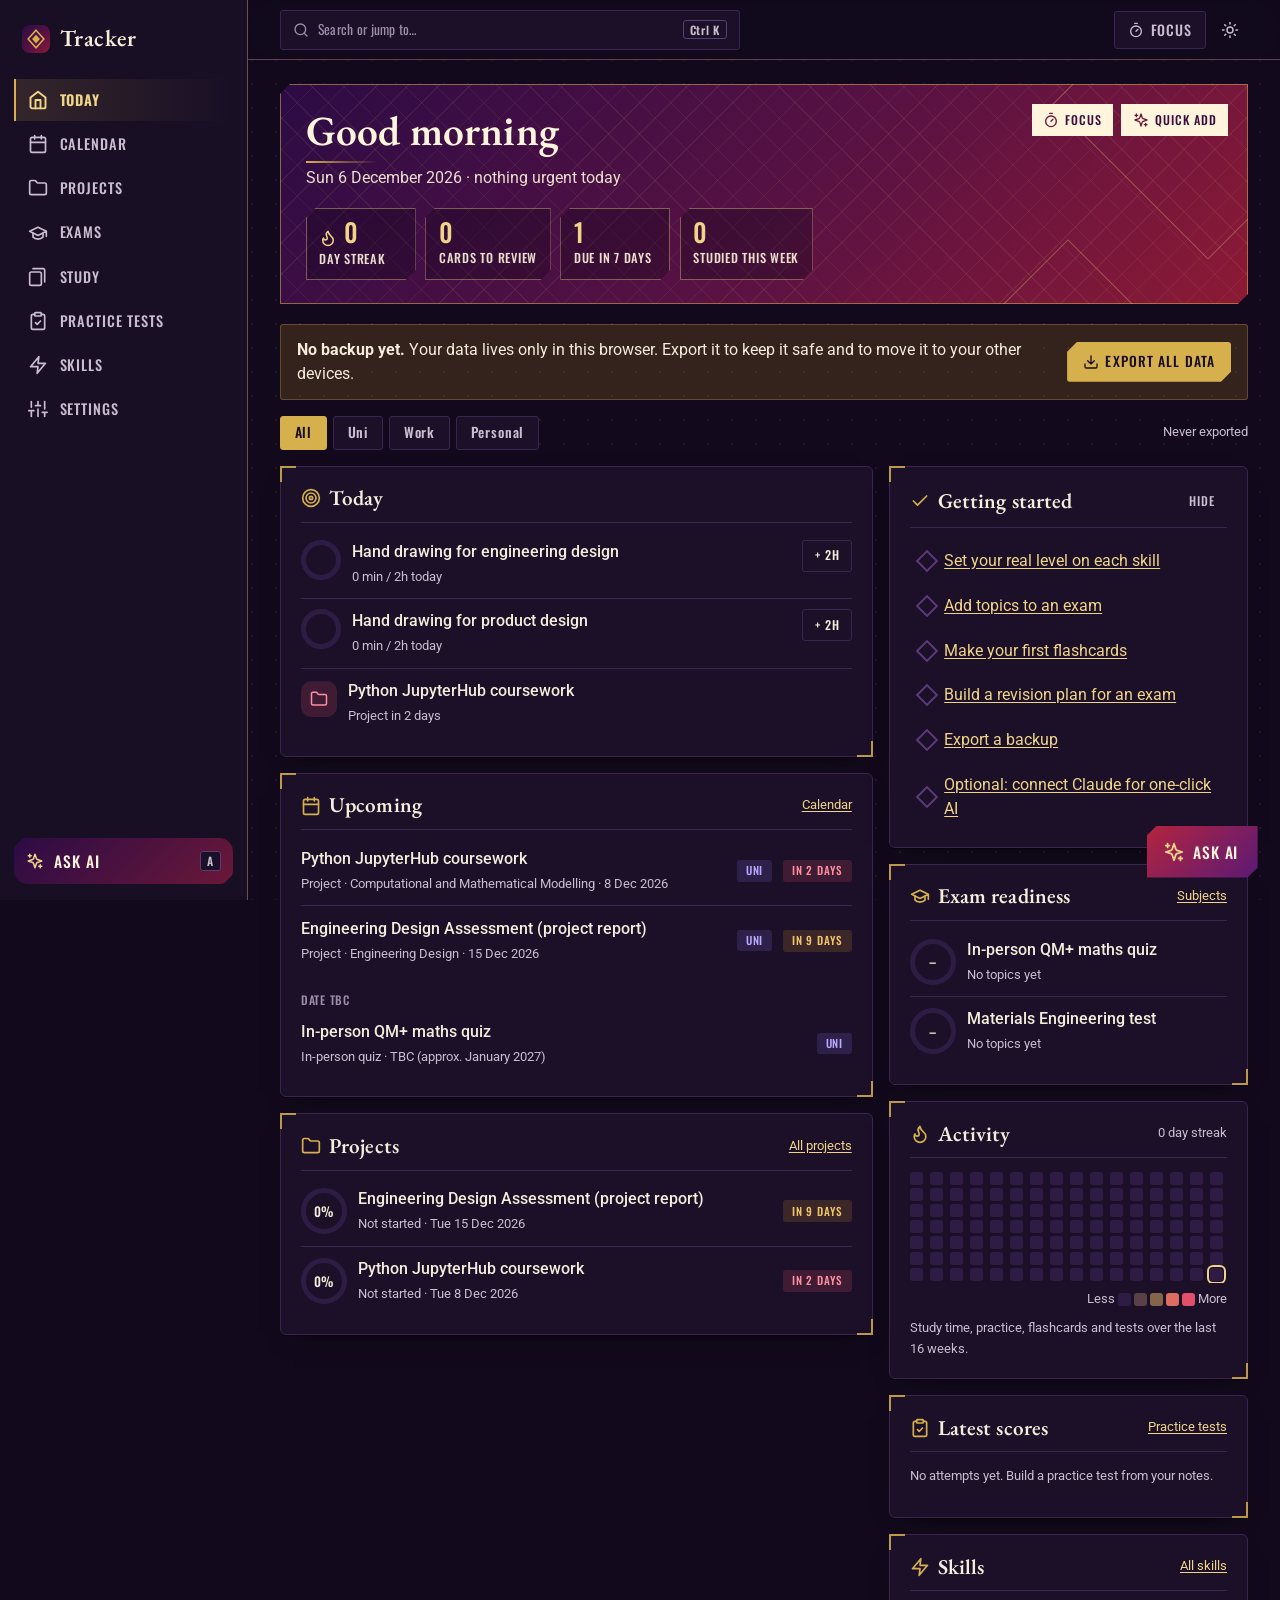
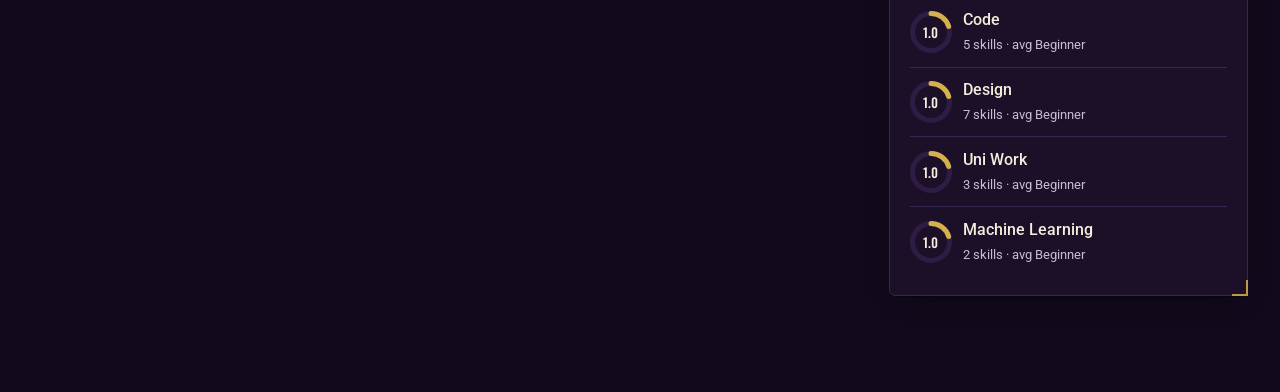
==== commit 545a1dad: "Royal geometric redesign: purple, crimson and gold Dark aubergine/crimson/gold theme by default with" ====
--- a/index.html
+++ b/index.html
@@ -5,24 +5,24 @@
   <meta name="viewport" content="width=device-width, initial-scale=1, viewport-fit=cover">
   <title>Tracker</title>
   <meta name="description" content="Personal tracker and study hub for projects, exams, practice tests and skills.">
-  <meta name="theme-color" content="#f4f5fb" media="(prefers-color-scheme: light)">
-  <meta name="theme-color" content="#0e1016" media="(prefers-color-scheme: dark)">
+  <meta name="theme-color" content="#120a1c">
   <meta name="apple-mobile-web-app-capable" content="yes">
-  <meta name="apple-mobile-web-app-status-bar-style" content="default">
+  <meta name="apple-mobile-web-app-status-bar-style" content="black-translucent">
   <meta name="apple-mobile-web-app-title" content="Tracker">
   <link rel="icon" href="icon.svg" type="image/svg+xml">
   <link rel="apple-touch-icon" href="icon.svg">
   <link rel="manifest" href="manifest.webmanifest">
   <link rel="preconnect" href="https://fonts.googleapis.com">
   <link rel="preconnect" href="https://fonts.gstatic.com" crossorigin>
-  <link rel="stylesheet" href="https://fonts.googleapis.com/css2?family=Inter:wght@400;500;600;700;800&display=swap">
+  <link rel="stylesheet" href="https://fonts.googleapis.com/css2?family=EB+Garamond:ital,wght@0,400;0,500;0,600;0,700;1,400&family=Oswald:wght@400;500;600&family=Roboto:ital,wght@0,400;0,500;0,700;1,400&display=swap">
   <link rel="stylesheet" href="css/base.css">
   <link rel="stylesheet" href="css/components.css">
   <link rel="stylesheet" href="css/study.css">
+  <link rel="stylesheet" href="css/theme.css">
   <script>
     // Apply the saved theme before first paint to avoid a flash.
     try {
-      const t = JSON.parse(localStorage.getItem('tracker-theme') || '"system"');
+      const t = JSON.parse(localStorage.getItem('tracker-theme') || '"dark"');
       if (t === 'light' || t === 'dark') document.documentElement.dataset.theme = t;
     } catch (e) {}
   </script>
--- a/css/base.css
+++ b/css/base.css
@@ -1,87 +1,77 @@
 /* Design tokens, light/dark themes, typography and app layout (sidebar, top bar, bottom bar). */
 
 :root {
-  color-scheme: light;
-  --font: "Inter", system-ui, -apple-system, "Segoe UI", Roboto, "Helvetica Neue", Arial, sans-serif;
+  color-scheme: dark;
+  /* EB Garamond: headings · Oswald: labels, buttons, numbers · Roboto: body */
+  --font: "Roboto", system-ui, -apple-system, "Segoe UI", Arial, sans-serif;
+  --font-display: "EB Garamond", Garamond, "Times New Roman", serif;
+  --font-label: "Oswald", "Arial Narrow", "Roboto Condensed", sans-serif;
   --mono: ui-monospace, SFMono-Regular, Menlo, Consolas, monospace;
 
-  --bg: #f4f5fb;
-  --surface: #ffffff;
-  --surface-2: #f2f3f9;
-  --surface-3: #e8eaf3;
-  --line: #e3e5ee;
-  --line-strong: #cfd3e0;
-  --grid: #eef0f6;
-  --text: #13141c;
-  --text-2: #50566a;
-  --text-3: #737a8d;
-  --accent: #5b57e8;
-  --accent-2: #9550f0;
-  --accent-ink: #ffffff;
-  --accent-soft: #ecebfd;
-  --accent-text: #4a46d6;
-  --grad: linear-gradient(135deg, #6662f2 0%, #9b54f2 100%);
-  --grad-soft: linear-gradient(135deg, #eeedfe 0%, #f5ecfe 100%);
-  --focus: #5b57e8;
-
-  /* status: green / amber / red (always paired with a label) */
-  --green: #16794a;  --green-bg: #e2f5ea;  --green-fill: #22a565;
-  --amber: #8a5800;  --amber-bg: #fdf0d5;  --amber-fill: #e7a417;
-  --red:   #b4231a;  --red-bg:   #fde6e3;  --red-fill:   #e24c3f;
-
-  /* category tags */
-  --uni: #2f5fd0;      --uni-bg: #e6edfd;
-  --work: #7a3fd0;     --work-bg: #f1e8fd;
-  --personal: #0b7d6d; --personal-bg: #dcf4ef;
-
-  --ai: #7a3fe4; --ai-bg: #f3ecfe; --ai-line: #dccbfb;
-
-  /* chart categorical series */
-  --series-1: #2a78d6; --series-2: #eb6834; --series-3: #1baf7a; --series-4: #eda100;
-  --series-5: #e87ba4; --series-6: #008300; --series-7: #6250d6; --series-8: #e34948;
-
-  --radius: 18px;
-  --radius-md: 14px;
-  --radius-sm: 10px;
-  --shadow-sm: 0 1px 2px rgba(20, 22, 40, .04);
-  --shadow: 0 1px 2px rgba(20, 22, 40, .04), 0 4px 16px -6px rgba(20, 22, 40, .08);
-  --shadow-lg: 0 24px 60px -12px rgba(20, 22, 40, .28);
+  --bg: #120a1c; --surface: #1b1028; --surface-2: #241536; --surface-3: #2f1c45; --line: #3a2552; --line-strong: #5a3a78; --grid: #2a1a3d;
+  --text: #f5ecdc; --text-2: #cbbccf; --text-3: #a08cab;
+  --gold: #d6b04c; --gold-2: #f0d488; --gold-soft: rgba(214, 176, 76, .14);
+  --crimson: #b3243f; --crimson-2: #e0506a;
+  --accent: #d6b04c; --accent-2: #e0506a; --accent-ink: #1a0e24; --accent-soft: rgba(214, 176, 76, .14); --accent-text: #f0d488;
+  --grad: linear-gradient(135deg, #2c0b45 0%, #5a1243 55%, #8c1a35 100%);
+  --grad-soft: linear-gradient(135deg, #241536 0%, #2e1530 100%);
+  --focus: #f0d488;
+  --green: #7fd8a6; --green-bg: rgba(60, 170, 110, .16); --green-fill: #3faf72;
+  --amber: #f2c46a; --amber-bg: rgba(230, 160, 40, .16); --amber-fill: #e0a030;
+  --red: #ff8f9f; --red-bg: rgba(224, 80, 106, .18); --red-fill: #e0506a;
+  --uni: #b9aaff; --uni-bg: rgba(140, 120, 255, .16); --work: #ff9fb1; --work-bg: rgba(224, 80, 106, .16); --personal: #7fdcc4; --personal-bg: rgba(80, 200, 170, .15);
+  --ai: #f0d488; --ai-bg: rgba(214, 176, 76, .12); --ai-line: rgba(214, 176, 76, .45);
+  --series-1: #3987e5; --series-2: #d95926; --series-3: #199e70; --series-4: #c98500;
+  --series-5: #d55181; --series-6: #008300; --series-7: #9085e9; --series-8: #e66767;
+  --shadow-sm: none; --shadow: 0 1px 0 rgba(0,0,0,.4), 0 10px 24px -14px rgba(0,0,0,.8); --shadow-lg: 0 30px 70px -20px rgba(0,0,0,.85);
+  --radius: 6px;
+  --radius-md: 5px;
+  --radius-sm: 3px;
   --sidebar: 248px;
   --topbar: 60px;
   --bottombar: 64px;
 }
 
-@media (prefers-color-scheme: dark) {
-  :root:not([data-theme="light"]) {
-    color-scheme: dark;
-    --bg: #0d0f15; --surface: #151821; --surface-2: #1b1f2a; --surface-3: #242938; --line: #262b38; --line-strong: #353b4b; --grid: #20242f;
-    --text: #eceef5; --text-2: #aab0c0; --text-3: #81889a;
-    --accent: #8683ff; --accent-2: #b07cff; --accent-ink: #0d0f15; --accent-soft: #23234a; --accent-text: #a9a7ff;
-    --grad: linear-gradient(135deg, #5f5bea 0%, #8f4ee6 100%); --grad-soft: linear-gradient(135deg, #1d1e3d 0%, #261c3d 100%); --focus: #a9a7ff;
-    --green: #6fd8a0; --green-bg: #12301f; --green-fill: #36b874;
-    --amber: #f3c45f; --amber-bg: #372a0f; --amber-fill: #dba22c;
-    --red: #ff958a;   --red-bg: #3d1c19;   --red-fill: #e8645a;
-    --uni: #93b4ff; --uni-bg: #1b2846; --work: #c9a9ff; --work-bg: #2b2045; --personal: #6fd9c7; --personal-bg: #12332f;
-    --ai: #c7a8ff; --ai-bg: #261d40; --ai-line: #3d2d66;
-    --series-1: #3987e5; --series-2: #d95926; --series-3: #199e70; --series-4: #c98500;
-    --series-5: #d55181; --series-6: #008300; --series-7: #9085e9; --series-8: #e66767;
-    --shadow-sm: none; --shadow: 0 1px 2px rgba(0,0,0,.35); --shadow-lg: 0 24px 60px -12px rgba(0,0,0,.6);
-  }
-}
-:root[data-theme="dark"] {
-  color-scheme: dark;
-  --bg: #0d0f15; --surface: #151821; --surface-2: #1b1f2a; --surface-3: #242938; --line: #262b38; --line-strong: #353b4b; --grid: #20242f;
-  --text: #eceef5; --text-2: #aab0c0; --text-3: #81889a;
-  --accent: #8683ff; --accent-2: #b07cff; --accent-ink: #0d0f15; --accent-soft: #23234a; --accent-text: #a9a7ff;
-  --grad: linear-gradient(135deg, #5f5bea 0%, #8f4ee6 100%); --grad-soft: linear-gradient(135deg, #1d1e3d 0%, #261c3d 100%); --focus: #a9a7ff;
-  --green: #6fd8a0; --green-bg: #12301f; --green-fill: #36b874;
-  --amber: #f3c45f; --amber-bg: #372a0f; --amber-fill: #dba22c;
-  --red: #ff958a;   --red-bg: #3d1c19;   --red-fill: #e8645a;
-  --uni: #93b4ff; --uni-bg: #1b2846; --work: #c9a9ff; --work-bg: #2b2045; --personal: #6fd9c7; --personal-bg: #12332f;
-  --ai: #c7a8ff; --ai-bg: #261d40; --ai-line: #3d2d66;
-  --series-1: #3987e5; --series-2: #d95926; --series-3: #199e70; --series-4: #c98500;
-  --series-5: #d55181; --series-6: #008300; --series-7: #9085e9; --series-8: #e66767;
-  --shadow-sm: none; --shadow: 0 1px 2px rgba(0,0,0,.35); --shadow-lg: 0 24px 60px -12px rgba(0,0,0,.6);
+/* Parchment & gold light theme: when chosen, or "Match my device" on a light device. */
+@media (prefers-color-scheme: light) {
+  :root:not([data-theme="dark"]) {
+    color-scheme: light;
+  --bg: #f4ede0; --surface: #fffaf1; --surface-2: #f3eadb; --surface-3: #e8dcc6; --line: #ddcdb2; --line-strong: #c2aa82; --grid: #ece2cf;
+  --text: #22102e; --text-2: #4f3b58; --text-3: #6f5a77;
+  --gold: #a47b16; --gold-2: #7f5e0c; --gold-soft: rgba(164, 123, 22, .12);
+  --crimson: #8f1d33; --crimson-2: #a3243f;
+  --accent: #4a1a6b; --accent-2: #8f1d33; --accent-ink: #fff8ea; --accent-soft: rgba(74, 26, 107, .09); --accent-text: #5a1f80;
+  --grad: linear-gradient(135deg, #2c0b45 0%, #5a1243 55%, #8c1a35 100%);
+  --grad-soft: linear-gradient(135deg, #f7efe0 0%, #f3e6e2 100%);
+  --focus: #8f1d33;
+  --green: #17693f; --green-bg: #e0f0e4; --green-fill: #2c9a5c;
+  --amber: #7d5300; --amber-bg: #f8ebcc; --amber-fill: #d4961f;
+  --red: #9e1f35; --red-bg: #f7dde0; --red-fill: #c23a52;
+  --uni: #3f2f9e; --uni-bg: #e7e2f7; --work: #8f1d33; --work-bg: #f5e0e3; --personal: #0d6e5d; --personal-bg: #dcefe8;
+  --ai: #8f1d33; --ai-bg: #f6e6e6; --ai-line: #dcb7bc;
+  --series-1: #2a78d6; --series-2: #eb6834; --series-3: #1baf7a; --series-4: #eda100;
+  --series-5: #e87ba4; --series-6: #008300; --series-7: #6250d6; --series-8: #e34948;
+  --shadow-sm: 0 1px 0 rgba(60, 30, 20, .05); --shadow: 0 1px 0 rgba(60, 30, 20, .06), 0 8px 20px -14px rgba(60, 30, 20, .3); --shadow-lg: 0 30px 70px -20px rgba(40, 10, 30, .45);
+  }
+}
+:root[data-theme="light"] {
+  color-scheme: light;
+  --bg: #f4ede0; --surface: #fffaf1; --surface-2: #f3eadb; --surface-3: #e8dcc6; --line: #ddcdb2; --line-strong: #c2aa82; --grid: #ece2cf;
+  --text: #22102e; --text-2: #4f3b58; --text-3: #6f5a77;
+  --gold: #a47b16; --gold-2: #7f5e0c; --gold-soft: rgba(164, 123, 22, .12);
+  --crimson: #8f1d33; --crimson-2: #a3243f;
+  --accent: #4a1a6b; --accent-2: #8f1d33; --accent-ink: #fff8ea; --accent-soft: rgba(74, 26, 107, .09); --accent-text: #5a1f80;
+  --grad: linear-gradient(135deg, #2c0b45 0%, #5a1243 55%, #8c1a35 100%);
+  --grad-soft: linear-gradient(135deg, #f7efe0 0%, #f3e6e2 100%);
+  --focus: #8f1d33;
+  --green: #17693f; --green-bg: #e0f0e4; --green-fill: #2c9a5c;
+  --amber: #7d5300; --amber-bg: #f8ebcc; --amber-fill: #d4961f;
+  --red: #9e1f35; --red-bg: #f7dde0; --red-fill: #c23a52;
+  --uni: #3f2f9e; --uni-bg: #e7e2f7; --work: #8f1d33; --work-bg: #f5e0e3; --personal: #0d6e5d; --personal-bg: #dcefe8;
+  --ai: #8f1d33; --ai-bg: #f6e6e6; --ai-line: #dcb7bc;
+  --series-1: #2a78d6; --series-2: #eb6834; --series-3: #1baf7a; --series-4: #eda100;
+  --series-5: #e87ba4; --series-6: #008300; --series-7: #6250d6; --series-8: #e34948;
+  --shadow-sm: 0 1px 0 rgba(60, 30, 20, .05); --shadow: 0 1px 0 rgba(60, 30, 20, .06), 0 8px 20px -14px rgba(60, 30, 20, .3); --shadow-lg: 0 30px 70px -20px rgba(40, 10, 30, .45);
 }
 
 *, *::before, *::after { box-sizing: border-box; }
@@ -91,7 +81,6 @@
   background: var(--bg);
   color: var(--text);
   font: 15.5px/1.55 var(--font);
-  font-feature-settings: "cv11", "ss01";
   -webkit-font-smoothing: antialiased;
   overflow-x: hidden;
 }
--- a/css/components.css
+++ b/css/components.css
@@ -292,3 +292,4 @@
   .q { break-inside: avoid; }
   a { color: #000; text-decoration: none; }
 }
+.list-link.title + br, a.list-link + br { display: none; }
--- a/css/theme.css
+++ b/css/theme.css
@@ -0,0 +1,192 @@
+/* Royal geometric skin: aubergine, crimson and gold; EB Garamond / Oswald / Roboto;
+   square modules, chamfered corners and gold corner brackets. Loaded last. */
+
+/* ---------- canvas ---------- */
+body {
+  background-color: var(--bg);
+  background-image:
+    radial-gradient(color-mix(in srgb, var(--gold) 9%, transparent) 1px, transparent 1.2px);
+  background-size: 24px 24px;
+  background-attachment: fixed;
+}
+
+/* ---------- typography ---------- */
+h1, h2, h3, h4, .modal-title, .brand, .cal-head h2, .prose h2, .prose h3 {
+  font-family: var(--font-display);
+  font-weight: 600;
+  letter-spacing: .005em;
+}
+h1 { font-size: 2.25rem; font-weight: 600; line-height: 1.1; }
+h2 { font-size: 1.32rem; }
+h3 { font-size: 1.12rem; }
+.brand { font-size: 1.45rem; letter-spacing: .02em; }
+@media (max-width: 900px) { h1 { font-size: 1.85rem; } .brand-mobile { font-size: 1.3rem; } }
+
+.eyebrow, th, .tab, .side-nav a, .bottombar > a, .bottombar > .more-btn, .btn, .chip, .chip-radio span, .tag, .urg, .kind,
+.stat .label, .field > label, .field legend, .cal-dow, .pal-group, .subgroup-title, kbd, .timer-chip, .search-btn, .hero-stat span,
+.face .face-label, .grade-btn, .action-tile, .side-ai, .fab-ai, .more-menu a, .more-menu button, .deck-due, .agenda-time, .plan-date, .step-n {
+  font-family: var(--font-label);
+  letter-spacing: .06em;
+}
+.eyebrow, th, .tab, .side-nav a, .bottombar > a, .bottombar > .more-btn, .btn, .tag, .urg, .kind, .stat .label, .cal-dow, .pal-group,
+.subgroup-title, .hero-stat span, .face .face-label, .side-ai, .fab-ai, .grade-btn, .field > label, .field legend, .timer-chip, .more-menu a, .more-menu button {
+  text-transform: uppercase;
+  font-weight: 500;
+}
+.btn { font-size: .86rem; letter-spacing: .08em; }
+.btn-small { font-size: .76rem; }
+.tag, .urg { font-size: .7rem; letter-spacing: .07em; }
+.field > label, .field legend { font-size: .78rem; color: var(--text-2); }
+.stat .label { font-size: .72rem; }
+.search-btn { font-size: .85rem; text-transform: none; letter-spacing: .02em; }
+.big-num, .stat .value, .hero-stat b, .timer-big, .ring-text, .cal-num, .chip-time, .deck .count, .timer .t, .mini-stats b {
+  font-family: var(--font-label);
+  font-weight: 500;
+  letter-spacing: .02em;
+}
+.big-num { font-size: 2.3rem; color: var(--gold-2); }
+.stat .value { font-size: 1.6rem; }
+.list .title, .q-prompt { font-weight: 500; }
+.face { font-family: var(--font-display); font-size: 1.45rem; font-weight: 500; }
+.face.back { font-weight: 400; }
+.prose { font-size: 1rem; }
+.prose strong { color: var(--gold-2); }
+:root[data-theme="light"] .prose strong { color: var(--crimson); }
+
+/* ---------- geometry ---------- */
+:root { --chamfer: 10px; }
+.chamfer, .btn-primary, .btn-ai, .hero, .hero-stat, .ai-badge, .fab-ai, .side-ai, .list-icon, .action-tile, .grade-btn, .stat {
+  clip-path: polygon(var(--chamfer) 0, 100% 0, 100% calc(100% - var(--chamfer)), calc(100% - var(--chamfer)) 100%, 0 100%, 0 var(--chamfer));
+}
+.btn-small.btn-primary, .btn-small.btn-ai, .list-icon, .ai-badge { --chamfer: 6px; }
+.btn, .chip, .tag, .urg, .seg, .seg button, .tabs, .tab, input, select, textarea, .search-btn, .timer-chip, .icon-btn, .kind,
+.deck, .plan-item, .opt, .model, .cal-day, .heat, .bubble, .toast, .empty, .banner, .drop, .chip-radio span, kbd {
+  border-radius: 3px !important;
+}
+.progress, .progress-fill, .meter { border-radius: 0; }
+.progress { height: 6px; }
+.progress-fill { background: linear-gradient(90deg, var(--crimson), var(--gold)); }
+.ring-fill { stroke: var(--gold); }
+.ring-track { stroke: var(--surface-3); }
+
+/* cards: square modules with gold corner brackets */
+.card { position: relative; border-radius: var(--radius); }
+.card::before {
+  content: ""; position: absolute; inset: -1px; pointer-events: none;
+  background:
+    linear-gradient(var(--gold), var(--gold)) top left / 16px 2px no-repeat,
+    linear-gradient(var(--gold), var(--gold)) top left / 2px 16px no-repeat,
+    linear-gradient(var(--gold), var(--gold)) bottom right / 16px 2px no-repeat,
+    linear-gradient(var(--gold), var(--gold)) bottom right / 2px 16px no-repeat;
+  opacity: .85;
+}
+.card-head { border-bottom: 1px solid var(--line); padding-bottom: .65rem; margin-bottom: .85rem; }
+.card-head h2 .ico { color: var(--gold); }
+.item-card:hover { border-color: color-mix(in srgb, var(--gold) 55%, var(--line)); transform: translateY(-2px); }
+.empty { border-style: dashed; border-color: color-mix(in srgb, var(--gold) 35%, var(--line)); }
+
+/* ---------- buttons ---------- */
+.btn-primary { background: var(--gold); color: var(--accent-ink); border: 0; box-shadow: none; }
+.btn-primary:hover { background: var(--gold-2); }
+:root[data-theme="light"] .btn-primary { background: var(--accent); color: var(--accent-ink); }
+:root[data-theme="light"] .btn-primary:hover { background: color-mix(in srgb, var(--accent) 85%, black); }
+.btn-ai { background: linear-gradient(135deg, var(--crimson) 0%, #6a1b6e 100%); color: #fff4dc; box-shadow: inset 0 0 0 1px color-mix(in srgb, var(--gold) 60%, transparent); }
+.btn-ai:hover { filter: brightness(1.12); }
+.btn-ai .ico, .fab-ai .ico, .side-ai .ico { color: var(--gold-2); }
+.btn-danger { color: var(--red); }
+.icon-btn:hover { color: var(--gold-2); }
+
+/* chips, tabs, segmented */
+.chip[aria-pressed="true"] { background: var(--gold); color: var(--accent-ink); border-color: var(--gold); }
+:root[data-theme="light"] .chip[aria-pressed="true"] { background: var(--accent); color: var(--accent-ink); border-color: var(--accent); }
+.tabs { background: transparent; border: 0; border-bottom: 1px solid var(--line); padding: 0; gap: 0; width: 100%; }
+.tab { border-bottom: 2px solid transparent; padding: .6rem 1rem; }
+.tab[aria-selected="true"] { background: transparent; box-shadow: none; color: var(--gold-2); border-bottom-color: var(--gold); }
+:root[data-theme="light"] .tab[aria-selected="true"] { color: var(--accent); border-bottom-color: var(--accent); }
+.seg button[aria-pressed="true"].r-accent { background: var(--gold); color: var(--accent-ink); }
+.chip-radio input:checked + span { background: var(--gold-soft); border-color: var(--gold); color: var(--gold-2); }
+:root[data-theme="light"] .chip-radio input:checked + span { color: var(--accent); border-color: var(--accent); }
+.quick-chips .chip:hover { background: var(--gold-soft); color: var(--gold-2); }
+
+/* ---------- shell ---------- */
+.sidebar { background: color-mix(in srgb, var(--surface) 92%, black); border-right: 1px solid color-mix(in srgb, var(--gold) 30%, var(--line)); }
+.side-nav a { border-radius: 0; border-left: 2px solid transparent; font-size: .9rem; }
+.side-nav a:hover { background: var(--gold-soft); color: var(--text); }
+.side-nav a[aria-current="page"] { background: linear-gradient(90deg, var(--gold-soft), transparent); color: var(--gold-2); border-left-color: var(--gold); }
+:root[data-theme="light"] .side-nav a[aria-current="page"] { color: var(--accent); border-left-color: var(--accent); }
+.side-ai { background: linear-gradient(135deg, #2c0b45, #6a1838); color: #fff4dc; border: 0; }
+.topbar { border-bottom-color: color-mix(in srgb, var(--gold) 22%, var(--line)); }
+.timer-chip.running { background: linear-gradient(135deg, var(--crimson), #6a1b6e); box-shadow: inset 0 0 0 1px var(--gold); }
+.bottombar { border-top-color: color-mix(in srgb, var(--gold) 30%, var(--line)); }
+.bottombar > [aria-current="page"] { color: var(--gold-2); }
+:root[data-theme="light"] .bottombar > [aria-current="page"] { color: var(--accent); }
+.fab-ai { background: linear-gradient(135deg, var(--crimson) 0%, #5a1a75 100%); color: #fff4dc; box-shadow: none; filter: drop-shadow(0 10px 18px rgba(0,0,0,.45)); border-radius: 0; }
+@media (max-width: 900px) {
+  .fab-ai { width: 56px; height: 56px; clip-path: polygon(25% 3%, 75% 3%, 100% 50%, 75% 97%, 25% 97%, 0 50%); }
+}
+
+/* ---------- hero: crest banner ---------- */
+.hero {
+  border-radius: 0; color: #fff4dc;
+  background:
+    repeating-linear-gradient(45deg, rgba(240, 212, 136, .07) 0 1px, transparent 1px 22px),
+    repeating-linear-gradient(-45deg, rgba(240, 212, 136, .07) 0 1px, transparent 1px 22px),
+    var(--grad);
+  box-shadow: inset 0 0 0 1px rgba(214, 176, 76, .55);
+}
+.hero::before, .hero::after { border-radius: 0; background: none; border: 1px solid rgba(240, 212, 136, .35); transform: rotate(45deg); }
+.hero::after { width: 220px; height: 220px; right: -70px; top: -90px; }
+.hero::before { width: 120px; height: 120px; right: 120px; bottom: -80px; }
+.hero h1 { font-size: 2.6rem; color: #fff4dc; }
+.hero h1::after { content: ""; display: block; width: 72px; height: 2px; margin-top: .45rem; background: linear-gradient(90deg, var(--gold), transparent); }
+.hero-stat { background: rgba(18, 8, 28, .35); border: 0; box-shadow: inset 0 0 0 1px rgba(240, 212, 136, .4); color: #fff4dc; }
+.hero-stat b { color: var(--gold-2); font-size: 1.6rem; }
+:root[data-theme="light"] .hero-stat b { color: #f0d488; }
+.hero-actions .btn { background: #fff4dc; color: #3a0f3f; }
+
+/* ---------- small pieces ---------- */
+.list-icon { background: var(--gold-soft); color: var(--gold-2); }
+:root[data-theme="light"] .list-icon { color: var(--accent); }
+.ai-badge { background: linear-gradient(135deg, var(--crimson), #5a1a75); color: var(--gold-2); }
+.action-tile .ico { color: var(--gold); }
+.action-tile:hover { background: var(--gold-soft); border-color: var(--gold); }
+.stat { border: 0; box-shadow: inset 0 0 0 1px var(--line); background: var(--surface); }
+.stat .label .ico { color: var(--gold); }
+.banner-info { background: var(--gold-soft); border-color: color-mix(in srgb, var(--gold) 40%, transparent); }
+.toast { background: #2a1440; color: #fff4dc; box-shadow: inset 0 0 0 1px var(--gold), var(--shadow-lg); }
+dialog.modal { border-radius: 4px; border-color: color-mix(in srgb, var(--gold) 35%, var(--line)); }
+dialog.modal-sheet { border-radius: 0; border-left: 2px solid var(--gold); }
+@media (max-width: 600px) { dialog.modal-sheet { border-left: 0; border-top: 2px solid var(--gold); } }
+.modal-actions { border-top: 1px solid var(--line); }
+.step-n { background: var(--gold); color: var(--accent-ink); border-radius: 0; width: 30px; height: 30px; margin-top: 4px; clip-path: polygon(50% 0, 100% 50%, 50% 100%, 0 50%); }
+.steps-list .tick { border-radius: 0; transform: rotate(45deg); width: 16px; height: 16px; }
+.steps-list .tick .ico { transform: rotate(-45deg); }
+.steps-list li.ok .tick { background: var(--gold); border-color: var(--gold); color: var(--accent-ink); }
+.dot { border-radius: 0; transform: rotate(45deg); width: .55rem; height: .55rem; }
+.cal-dot { border-radius: 0; transform: rotate(45deg); }
+.cal-day.today { border-color: var(--gold); box-shadow: inset 0 0 0 1px var(--gold); }
+.cal-day[aria-pressed="true"] { background: var(--gold-soft); }
+.heat.l1 { background: color-mix(in srgb, var(--gold) 25%, var(--surface-3)); }
+.heat.l2 { background: color-mix(in srgb, var(--gold) 50%, var(--surface-3)); }
+.heat.l3 { background: color-mix(in srgb, var(--crimson-2) 70%, var(--gold)); }
+.heat.l4 { background: var(--crimson-2); }
+.heat.today { outline-color: var(--gold-2); }
+.pal-item[aria-selected="true"] { background: var(--gold-soft); color: var(--gold-2); }
+.bubble.me { background: var(--crimson); color: #fff4dc; }
+.flashcard .face { border-radius: 4px; box-shadow: inset 0 0 0 1px color-mix(in srgb, var(--gold) 45%, transparent), var(--shadow); border: 0; }
+.face.back { background: linear-gradient(135deg, color-mix(in srgb, var(--surface) 80%, var(--crimson)), var(--surface)); }
+.kind-review { background: var(--gold-soft); color: var(--gold-2); }
+:root[data-theme="light"] .kind-review { color: var(--gold-2); }
+.plan-day.is-today .plan-date { color: var(--gold-2); }
+.level-desc li.current { background: var(--gold-soft); }
+.streak { color: var(--crimson-2); }
+.prose blockquote { border-left-color: var(--gold); background: var(--gold-soft); border-radius: 0; }
+a { color: var(--accent-text); }
+.crumbs a:hover { color: var(--gold-2); }
+input:focus, select:focus, textarea:focus { border-color: var(--gold); box-shadow: 0 0 0 3px var(--gold-soft); }
+.ai-filled { background: var(--gold-soft) !important; border-color: var(--gold) !important; }
+
+/* Icons on the dark crimson/purple surfaces stay light gold in both themes. */
+.btn-ai .ico, .fab-ai .ico, .side-ai .ico, .ai-badge, .ai-badge .ico, .hero .ico, .timer-chip.running .ico { color: #f0d488; }
+.hero-stat, .hero-actions .btn { border-radius: 0 !important; }
+.hero-actions .btn .ico { color: #6a1838; }
